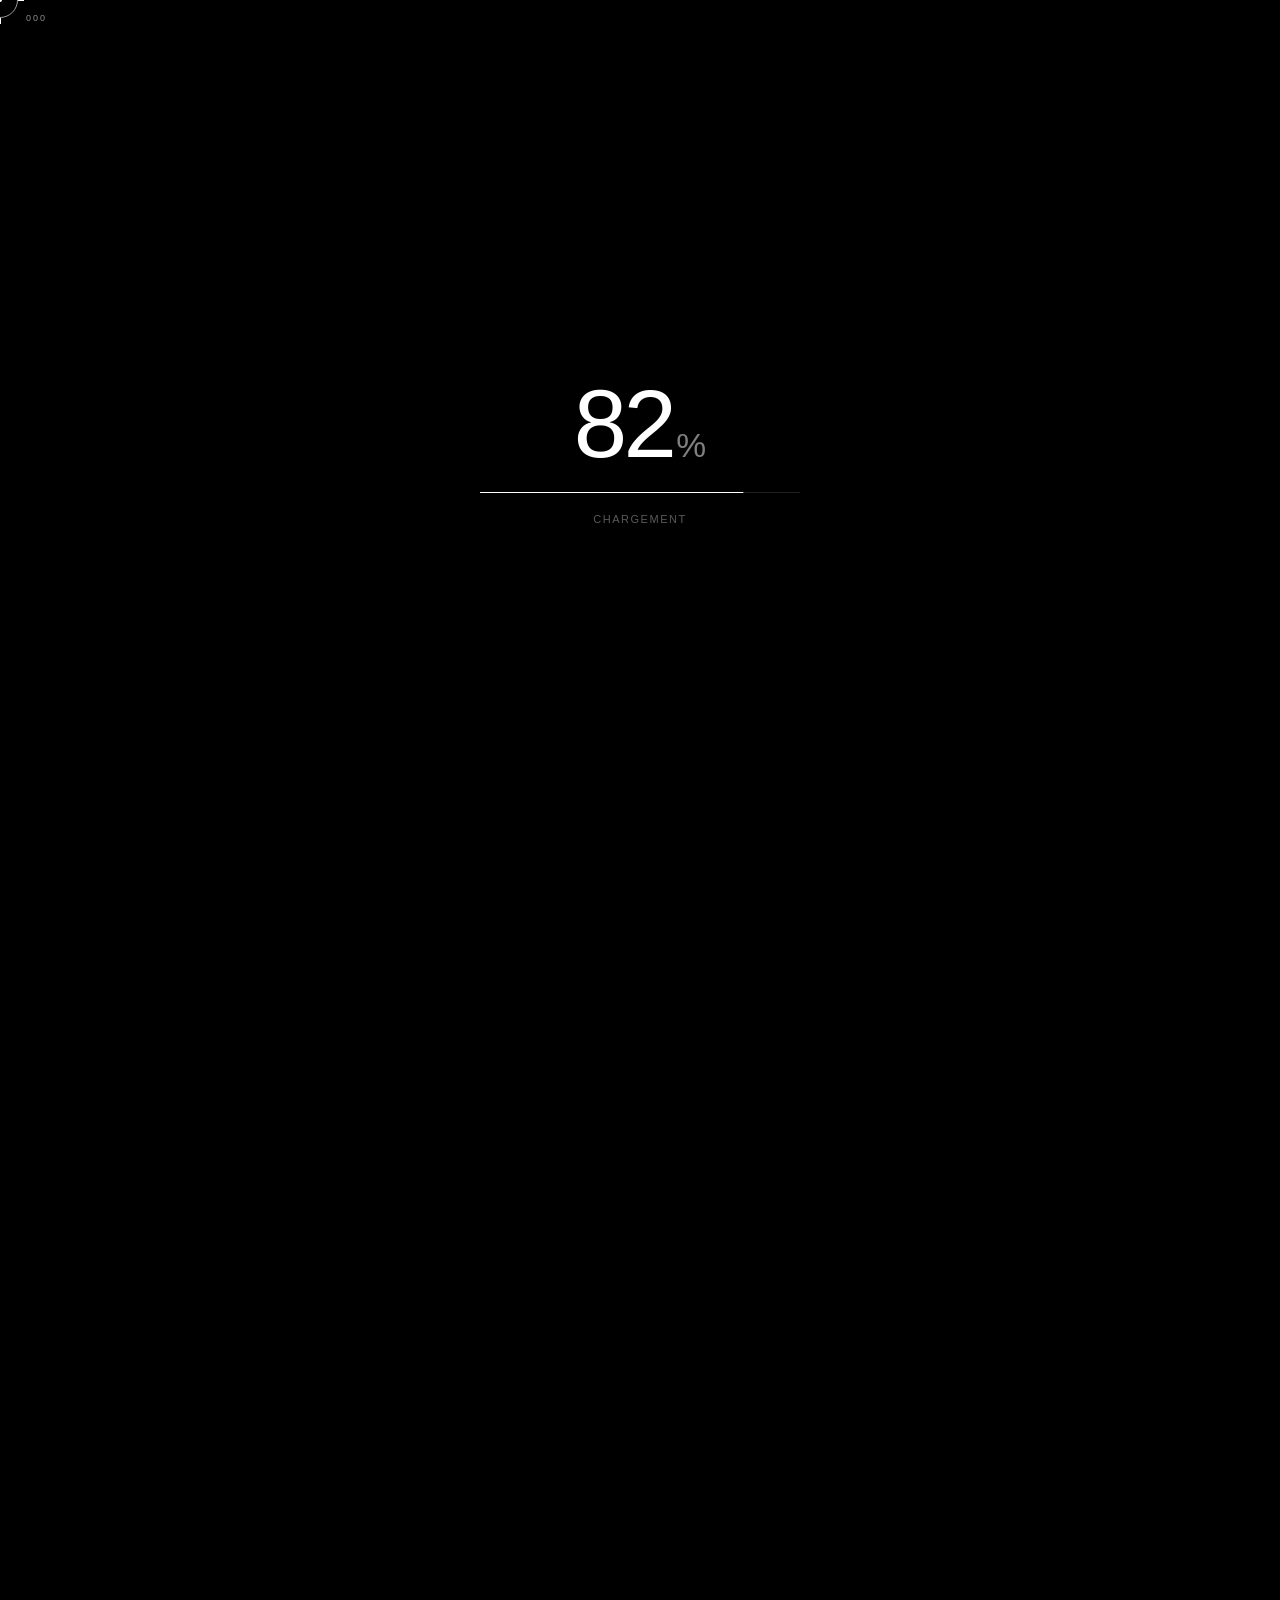
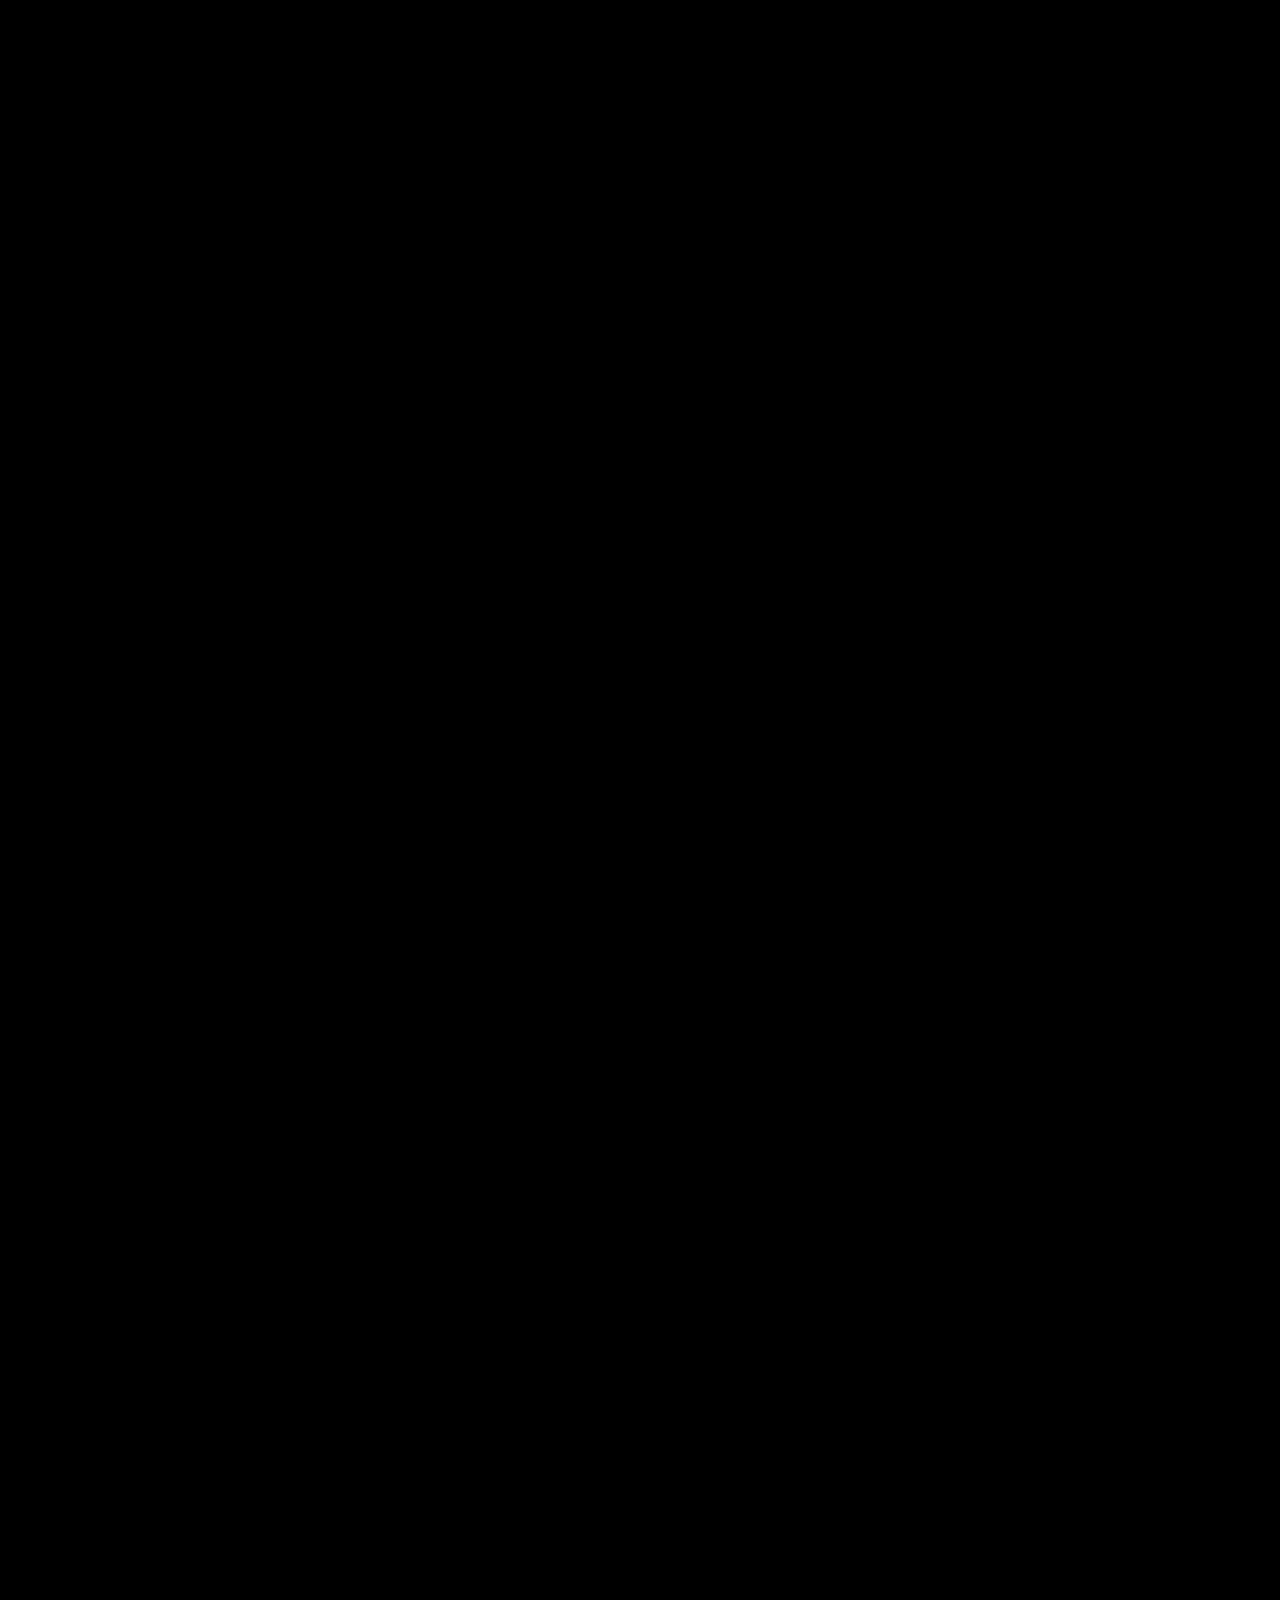
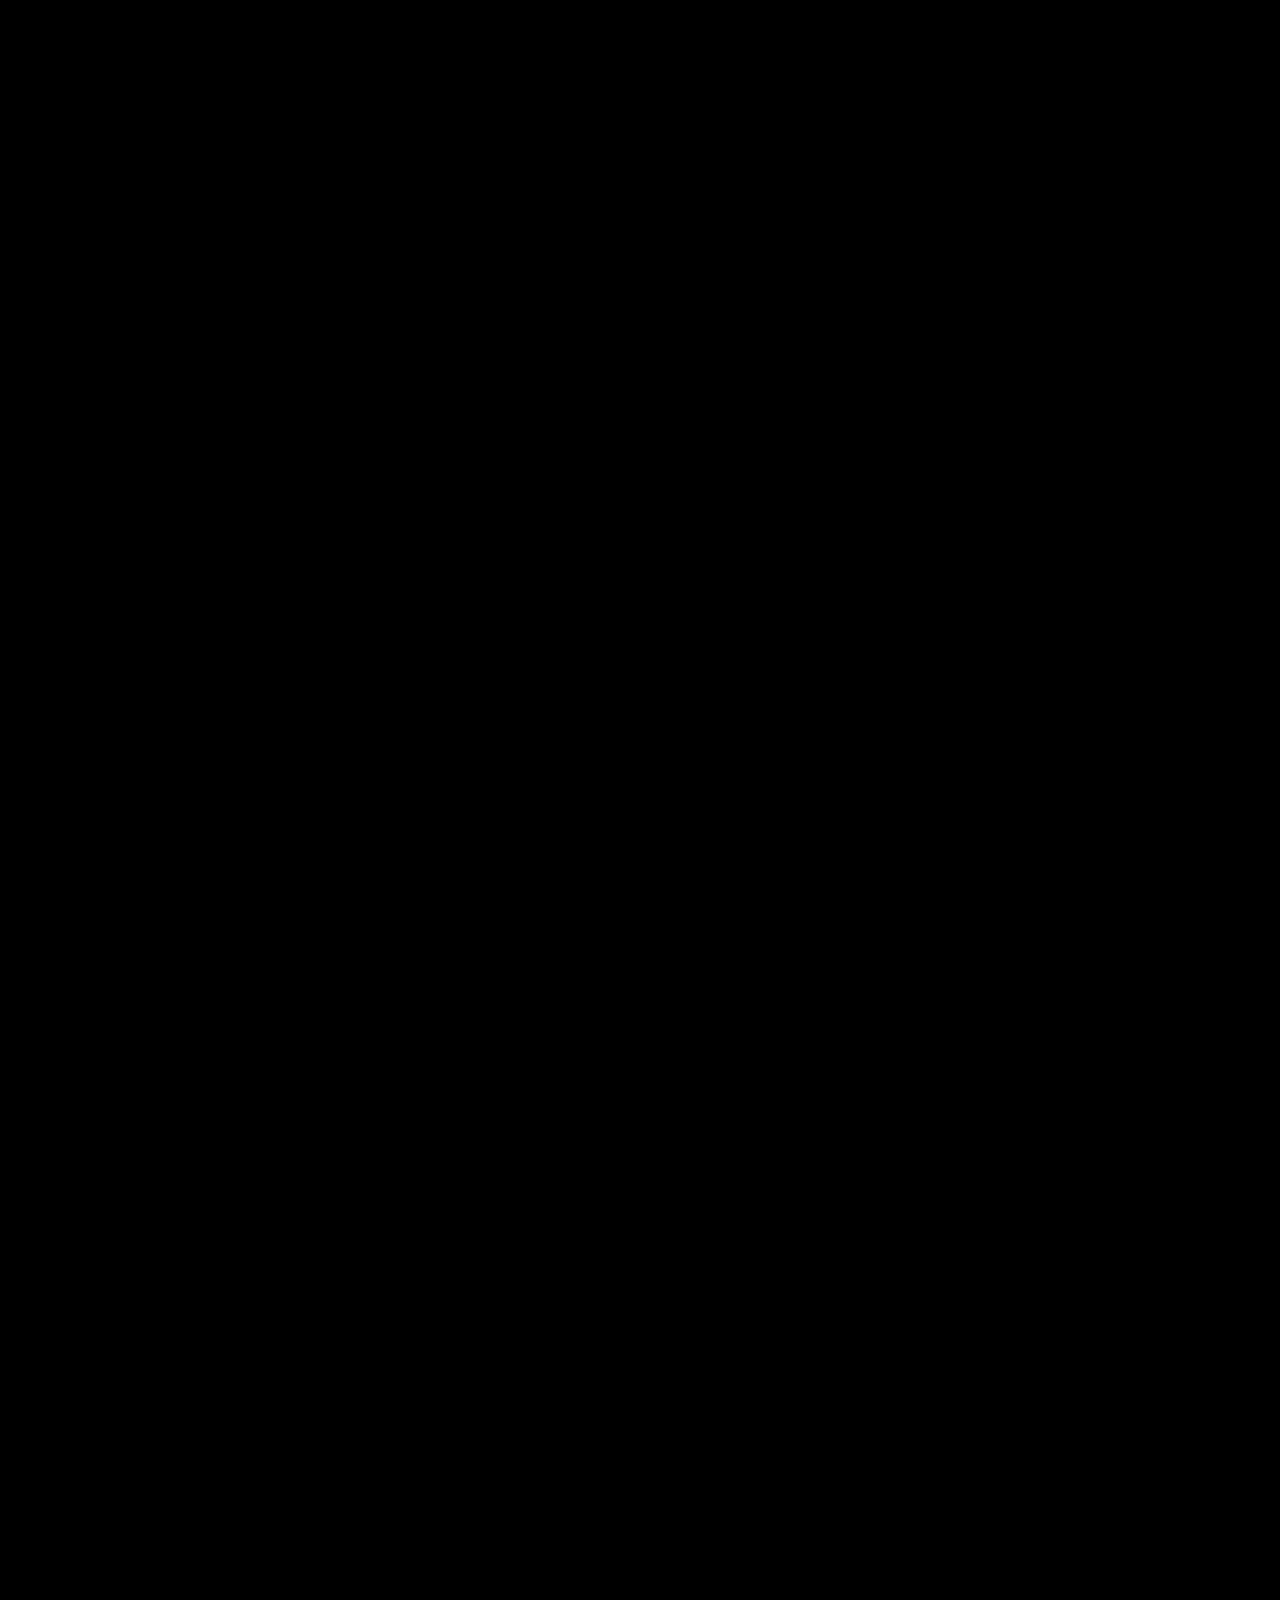
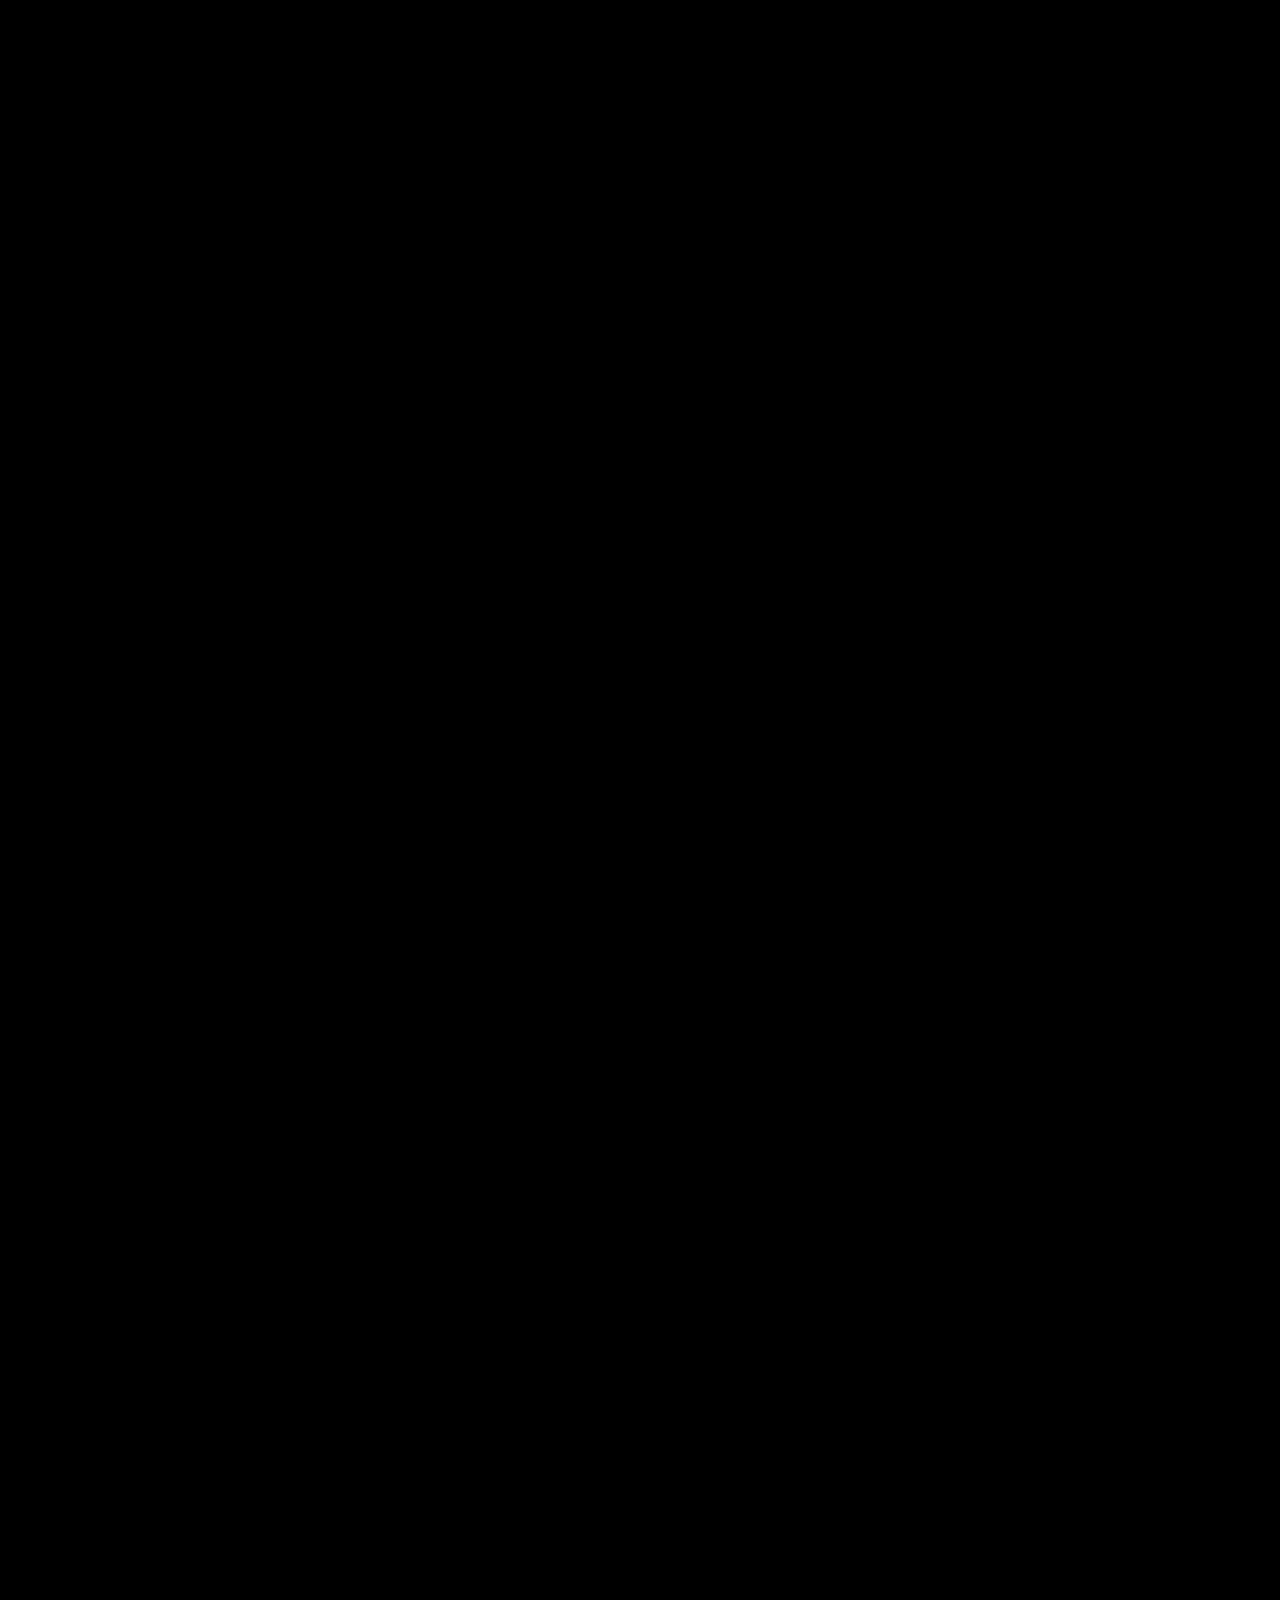
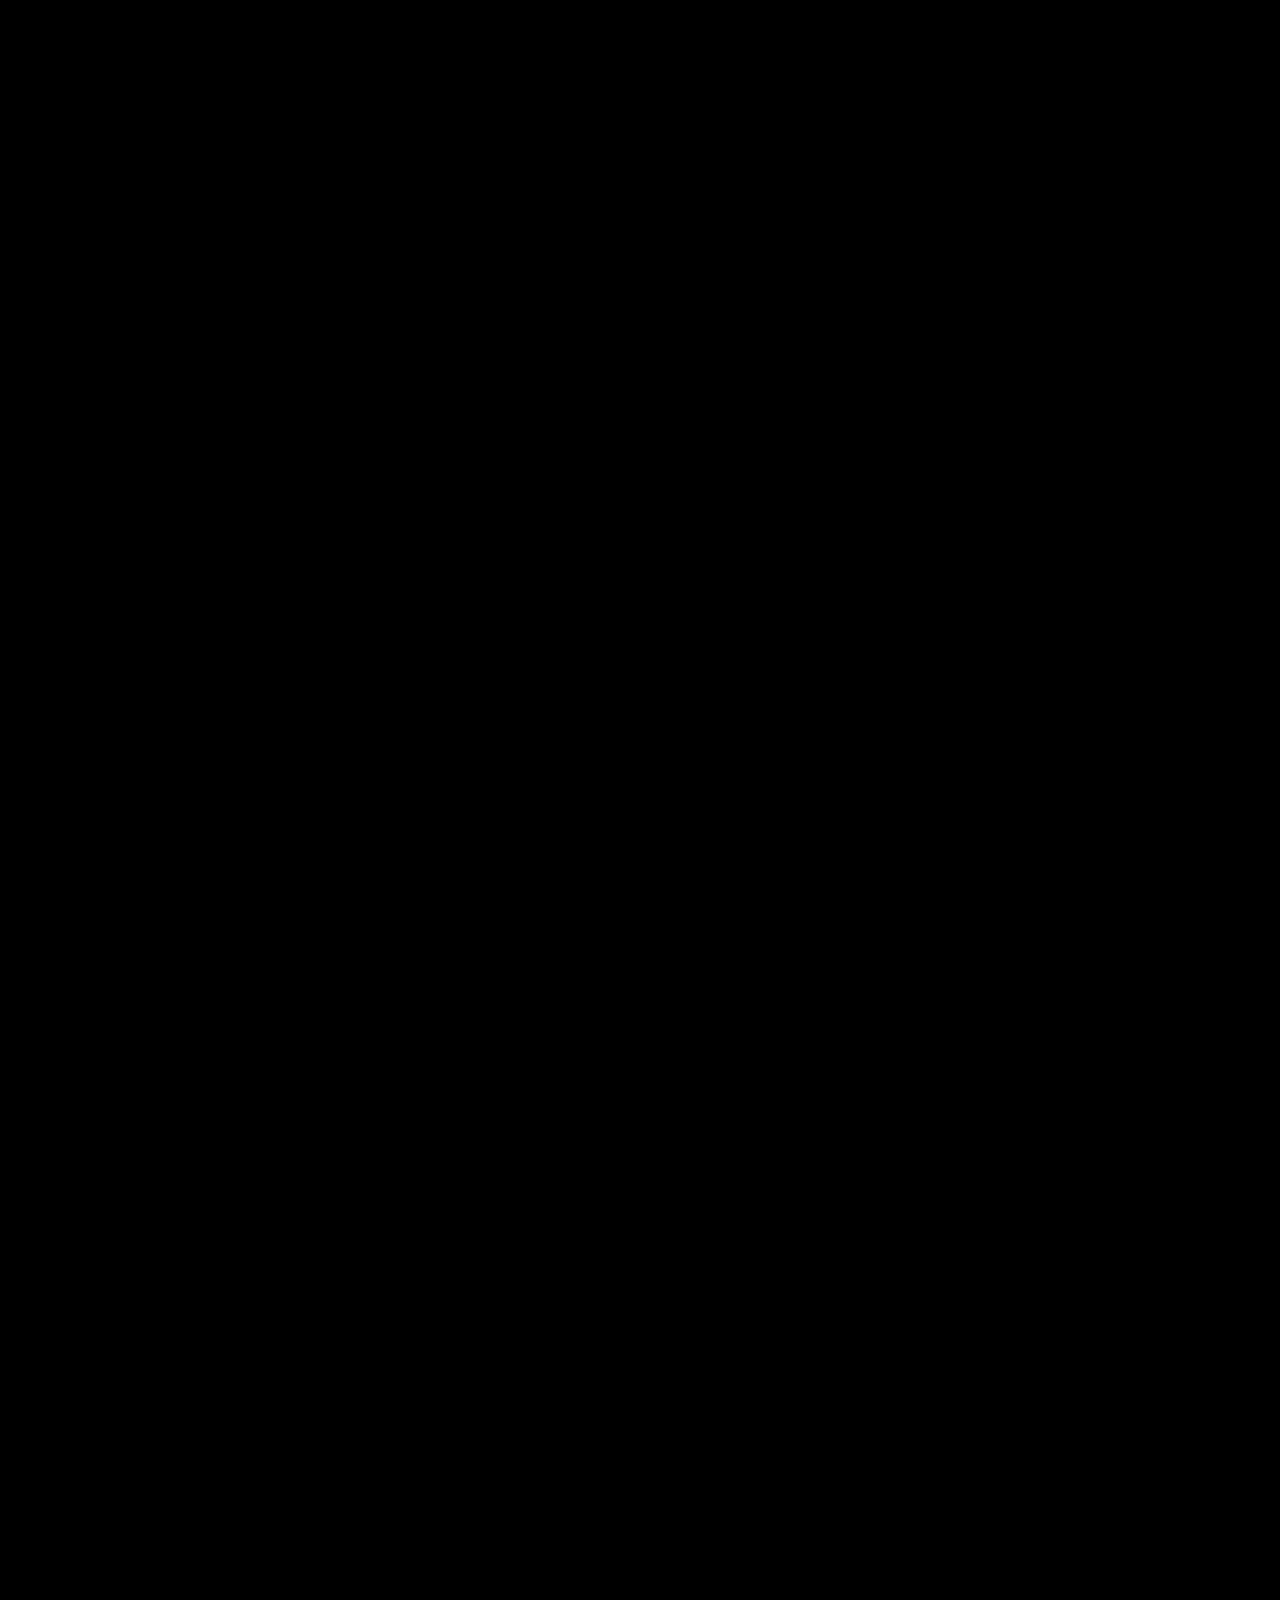
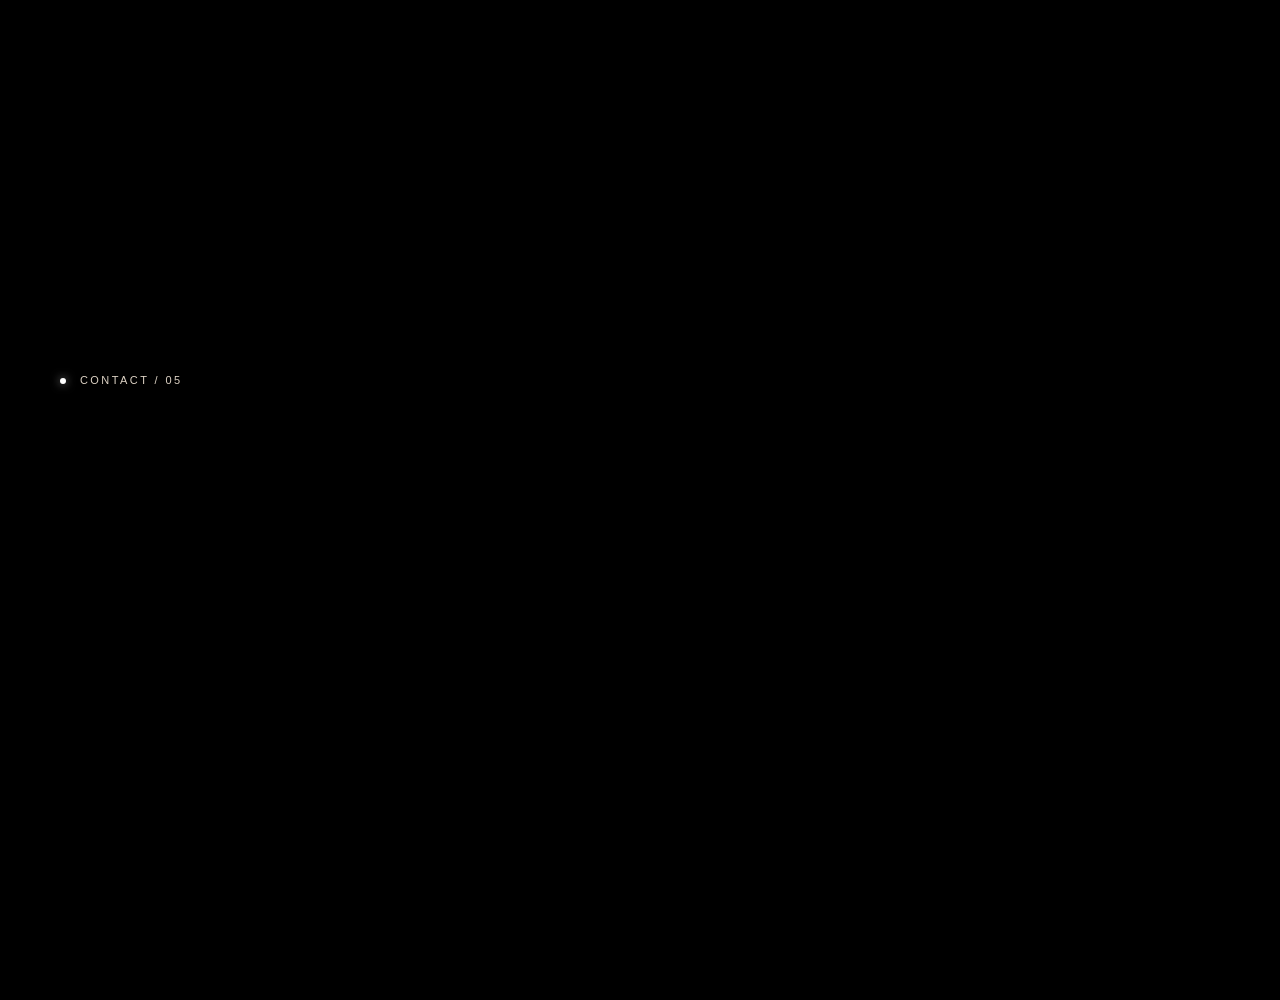
==== index.html @ db26debb "Site vitrine Awrabaya en verre 3D Page unique pilotée au scroll : le « A » du logo, vectorisé, devie" ====
<!DOCTYPE html>
<html lang="fr">
<head>
<meta charset="UTF-8">
<meta name="viewport" content="width=device-width, initial-scale=1.0">
<title>Awrabaya — Mode pudique à petits prix</title>
<meta name="description" content="Awrabaya habille les femmes de vêtements mastour élégants et confortables, à petits prix.">
<link rel="stylesheet" href="./css/styles.css?v=20261010">
<script type="importmap">
{
  "imports": {
    "three": "./vendor/three.module.js",
    "three/examples/jsm/loaders/SVGLoader.js": "./vendor/SVGLoader.js"
  }
}
</script>
</head>
<body>
<div class="loader" id="loader" role="status" aria-live="polite">
  <div class="loader-inner">
    <span class="loader-value"><span id="loader-count">00</span><span class="loader-unit">%</span></span>
    <span class="loader-bar"><span id="loader-fill"></span></span>
    <span class="loader-hint">Chargement</span>
  </div>
</div>
<script>
(function () {
  var el = document.getElementById('loader'), count = document.getElementById('loader-count'), fill = document.getElementById('loader-fill');
  var start = performance.now(), ready = false, rampAt = 0, shownAtRamp = 0, shown = 0, finished = false;
  var MIN_HOLD = 0, RAMP = 180;   // ms: minimum time on screen, then the run to 100
  document.body.classList.add('is-loading');
  function finish() {
    if (finished) return;
    finished = true;
    count.textContent = '100';
    fill.style.transform = 'scaleX(1)';
    el.classList.add('is-done');
    document.body.classList.remove('is-loading');
    setTimeout(function () { if (el.parentNode) el.parentNode.removeChild(el); }, 900);
  }
  function tick(now) {
    if (finished) return;
    if (ready && !rampAt && now - start >= MIN_HOLD) { rampAt = now; shownAtRamp = shown; }
    if (rampAt) {
      var k = Math.min(1, (now - rampAt) / RAMP);
      shown = shownAtRamp + (100 - shownAtRamp) * (1 - Math.pow(1 - k, 3));
    } else {
      // Time-based pseudo progress while the modules and the scene are prepared.
      shown = 92 * (1 - Math.exp(-(now - start) / 1600));
    }
    count.textContent = String(Math.round(shown)).padStart(2, '0');
    fill.style.transform = 'scaleX(' + (shown / 100) + ')';
    if (rampAt && shown >= 99.5) { finish(); return; }
    requestAnimationFrame(tick);
  }
  window.__glassLoader = { done: function () { ready = true; } };
  requestAnimationFrame(tick);
  setTimeout(function () { window.__glassLoader.done(); }, 15000);   // never trap the visitor
  setTimeout(finish, 17000);
})();
</script>
<div class="cursor-inner"></div>
<div class="cursor-outer"><span class="cursor-ticks"><span></span><span></span><span></span><span></span></span></div>
<div class="cursor-label" aria-hidden="true">000</div>
<div class="cinematic-container">
<div class="main-header">
  <a class="brand" href="#slide-1">
    <span class="brand-mark" aria-hidden="true"><svg xmlns="http://www.w3.org/2000/svg" viewBox="32 32 3712 488"><path fill-rule="evenodd" fill="currentColor" d="M1494.5 521.3C1485.3 520.7 1476.8 518.9 1472.1 516.6C1469.6 515.3 1464.8 513.5 1461.5 512.5C1458.2 511.6 1454.6 510.1 1453.4 509.2C1452.2 508.2 1448.8 505.6 1445.8 503.4C1439.7 498.7 1429.4 484.3 1426.5 476.4C1425.5 473.7 1423.2 468.1 1421.5 464.0C1418.7 457.6 1418.0 454.1 1416.6 441.0C1415.7 432.5 1414.1 422.2 1413.0 418.1C1409.8 406.6 1408.3 398.4 1407.1 386.4C1406.4 379.8 1404.5 370.3 1402.5 363.0C1398.8 349.9 1396.0 337.4 1396.0 334.1C1396.0 333.0 1394.0 328.3 1391.6 323.7C1389.2 319.1 1386.7 313.4 1386.0 311.1C1385.3 308.2 1382.6 304.3 1377.4 298.5C1371.2 291.5 1369.0 289.8 1364.2 288.0C1355.6 284.7 1337.4 283.1 1318.6 283.9L1302.8 284.5L1299.9 287.8L1296.9 291.1L1297.2 376.8L1297.5 462.5L1300.9 472.5C1302.7 478.0 1305.1 484.0 1306.2 485.8C1309.7 491.6 1317.3 494.7 1333.0 496.9C1341.4 498.1 1344.5 499.3 1346.6 502.4C1348.7 505.7 1347.8 509.6 1344.7 510.6C1341.8 511.5 1145.2 511.5 1142.3 510.6C1139.3 509.6 1138.3 505.7 1140.4 502.5C1142.7 498.9 1146.6 497.4 1154.5 496.7C1165.0 495.8 1173.6 492.8 1178.2 488.3C1182.9 483.7 1187.7 472.0 1189.0 461.7C1190.1 453.0 1190.2 93.2 1189.1 81.4C1188.2 71.9 1182.4 56.7 1178.1 52.6C1174.6 49.2 1154.7 44.0 1145.4 44.0C1134.0 44.0 1129.3 46.6 1115.2 60.9C1101.8 74.6 1092.2 88.5 1088.9 99.2C1087.9 102.4 1085.5 108.3 1083.5 112.3C1081.6 116.2 1079.5 122.2 1078.9 125.5C1078.4 128.8 1076.1 136.9 1074.0 143.5C1071.9 150.1 1067.5 164.1 1064.1 174.5C1060.8 184.9 1057.3 196.4 1056.4 200.0C1055.5 203.6 1053.7 209.1 1052.4 212.2C1051.1 215.4 1049.1 221.7 1048.1 226.2C1047.0 230.8 1045.0 237.4 1043.6 241.0C1042.3 244.6 1040.3 251.4 1039.2 256.0C1038.0 260.7 1034.6 271.7 1031.6 280.6C1028.5 289.5 1025.5 299.1 1024.9 302.1C1024.3 305.1 1022.5 310.5 1020.9 314.2C1019.3 317.8 1017.4 323.9 1016.6 327.7C1015.8 331.4 1013.8 338.2 1012.1 342.7C1010.5 347.1 1008.2 354.6 1007.1 359.2C1006.0 363.8 1004.0 370.6 1002.6 374.4C1001.2 378.1 998.9 385.5 997.6 391.0C996.2 396.4 993.4 404.7 991.5 409.5C989.5 414.3 987.0 422.1 986.0 426.9C984.9 431.7 982.7 438.8 981.1 442.6C979.5 446.4 977.4 453.3 976.5 458.0C975.6 462.7 973.5 469.5 971.9 473.2C970.3 476.8 968.3 483.1 967.5 487.2C963.7 506.1 960.6 511.4 952.7 512.4C950.4 512.7 941.3 512.9 932.5 512.7C914.2 512.4 911.3 511.5 908.1 505.1C907.0 503.0 905.6 498.2 904.9 494.4C904.3 490.6 902.3 484.1 900.4 479.9C898.5 475.7 896.1 467.9 895.0 462.7C893.9 457.4 891.7 450.3 889.9 446.8C888.2 443.4 885.7 436.2 884.4 430.9C883.0 425.5 880.6 418.0 878.9 414.3C877.2 410.6 875.0 403.9 874.0 399.5C873.0 395.1 870.8 388.3 869.1 384.3C867.4 380.4 865.1 373.4 864.1 368.8C863.0 364.2 860.8 357.5 859.1 353.8C857.4 350.2 855.0 343.0 853.7 337.8C852.3 332.7 849.6 324.6 847.6 319.8C845.6 315.1 843.5 308.5 842.9 305.3C842.3 302.1 840.1 295.7 838.0 291.0C835.9 286.3 833.5 278.9 832.6 274.5C831.8 270.1 830.0 264.0 828.6 261.0C827.2 258.0 824.9 251.2 823.5 246.0C818.1 226.7 814.8 220.3 810.4 221.2C807.3 221.8 804.3 227.6 802.1 237.1C800.9 242.1 798.7 249.2 797.0 252.9C795.4 256.6 793.0 263.7 791.6 268.6C789.4 276.8 786.3 286.3 779.0 307.5C773.3 324.2 770.9 331.7 769.5 337.1C768.7 340.2 766.9 345.2 765.5 348.3C764.2 351.4 761.9 358.1 760.5 363.1C759.0 368.2 757.0 374.1 755.9 376.2C754.8 378.4 753.0 384.2 751.9 389.2C750.8 394.1 748.6 400.8 747.0 404.1C745.3 407.3 743.1 413.7 742.0 418.3C741.0 422.9 738.5 430.4 736.5 435.0C734.5 439.5 731.8 447.3 730.6 452.4C729.3 457.4 726.8 464.8 725.1 468.8C723.3 472.9 721.2 479.4 720.4 483.3C719.6 487.3 717.6 493.3 715.9 496.8C714.3 500.2 713.0 503.7 713.0 504.5C713.0 505.3 711.7 507.4 710.1 509.2L707.2 512.5L688.4 512.7C662.0 513.1 660.4 512.5 658.0 500.5C657.3 497.2 655.3 491.8 653.5 488.5C651.6 485.2 649.4 479.4 648.6 475.6C647.7 471.9 645.7 465.8 644.1 462.1C642.5 458.5 640.4 452.6 639.5 449.0C638.7 445.4 636.4 439.1 634.5 434.9C632.7 430.8 629.9 423.1 628.5 417.9C627.0 412.7 624.5 406.0 622.9 403.0C621.2 400.0 619.0 393.7 617.9 389.0C616.8 384.3 614.8 378.6 613.4 376.3C612.1 374.0 609.8 367.7 608.4 362.3C607.0 356.9 604.6 349.8 603.0 346.5C601.4 343.2 599.4 337.5 598.6 333.9C597.8 330.3 595.1 323.1 592.6 317.9C590.2 312.7 587.7 305.9 587.0 302.7C586.4 299.4 584.1 293.1 581.9 288.7C579.8 284.2 577.3 277.1 576.5 273.0C575.6 268.9 573.8 263.7 572.5 261.3C571.1 259.0 568.8 252.7 567.4 247.3C565.9 241.9 563.7 235.4 562.4 232.8C561.1 230.2 558.8 223.9 557.4 218.8C555.9 213.7 553.3 206.6 551.5 203.0C549.7 199.4 547.3 192.8 546.2 188.4C545.1 183.9 542.8 177.6 541.1 174.2C539.4 170.9 537.3 164.9 536.4 160.8C535.5 156.8 533.5 151.0 531.9 148.0C530.3 145.0 528.0 138.2 526.7 133.0C525.4 127.8 523.3 121.5 522.1 119.1C520.8 116.7 517.8 108.8 515.3 101.6C512.9 94.4 510.5 88.1 510.0 87.5C509.5 86.9 507.8 83.1 506.2 79.0C504.7 74.9 501.8 69.4 499.9 66.7C498.0 64.1 495.1 60.1 493.5 57.7C491.2 54.4 488.4 52.4 480.7 48.5C466.9 41.5 464.3 37.6 469.6 32.4C472.1 29.9 472.4 29.8 481.8 30.4C498.9 31.5 581.5 31.9 614.0 31.1C648.2 30.1 649.3 30.3 650.6 35.5C651.5 39.2 649.1 42.1 640.4 48.2C630.2 55.2 629.0 57.6 629.0 70.5C629.0 81.6 630.6 89.9 634.5 98.6C636.0 101.9 638.0 108.1 639.0 112.5C640.0 116.9 642.3 123.7 644.0 127.5C645.7 131.3 647.8 137.6 648.6 141.4C649.4 145.2 651.6 151.8 653.5 155.9C655.3 160.1 657.8 167.1 658.9 171.6C660.0 176.0 662.5 183.1 664.5 187.3C666.4 191.5 668.9 198.7 670.0 203.2C671.1 207.8 673.3 214.0 674.9 217.0C676.5 220.0 678.7 226.7 679.9 231.7C681.0 236.8 683.1 243.3 684.5 246.1C685.9 248.9 688.0 254.6 689.0 258.9C690.1 263.2 692.5 270.1 694.5 274.4C696.4 278.6 698.9 285.7 700.1 290.3C701.2 294.8 703.9 302.6 706.0 307.5C708.2 312.4 710.6 319.6 711.5 323.4C712.4 327.3 714.6 333.8 716.4 337.9C718.3 342.1 720.1 347.5 720.5 349.9C720.9 352.4 723.0 358.7 725.1 364.1C727.3 369.4 729.0 374.2 729.0 374.7C729.0 376.8 733.0 379.8 735.0 379.3C739.0 378.3 741.6 373.6 742.9 365.4C743.6 361.1 745.7 354.2 747.5 350.1C749.3 345.9 751.3 339.8 752.0 336.5C752.7 333.2 754.3 328.4 755.6 325.9C756.8 323.4 758.8 317.5 760.0 312.9C761.1 308.3 763.2 301.8 764.5 298.5C767.3 291.8 778.6 258.5 782.9 244.5C784.4 239.6 786.4 234.1 787.3 232.3C788.2 230.6 790.1 224.7 791.5 219.3C792.9 213.9 795.6 206.4 797.5 202.5C803.3 190.7 803.1 178.9 796.9 166.8C795.7 164.5 793.5 157.6 792.0 151.5C790.5 145.4 788.3 138.6 787.2 136.4C786.0 134.1 784.0 127.8 782.6 122.3C781.2 116.8 778.7 109.3 777.1 105.7C775.5 102.1 773.0 94.9 771.7 89.8C768.5 77.9 758.4 57.7 753.4 53.3C751.4 51.5 746.7 48.9 743.0 47.5C732.4 43.5 728.6 37.7 733.2 32.7L735.5 30.1L779.0 31.1C822.4 32.1 894.3 31.7 909.6 30.4C919.4 29.6 924.7 31.0 925.6 34.6C927.0 40.0 923.0 42.9 912.4 44.1C901.3 45.3 888.6 49.4 886.1 52.7C883.4 56.1 881.0 64.2 881.0 69.9C881.0 77.6 886.8 101.5 890.5 109.3C892.4 113.3 894.6 120.3 895.5 125.0C896.3 129.7 898.2 135.7 899.6 138.3C900.9 140.9 903.1 147.7 904.5 153.3C905.8 159.0 908.3 166.5 910.0 170.1C911.6 173.7 913.9 180.6 915.0 185.6C916.0 190.5 918.5 197.9 920.3 202.0C922.2 206.1 924.7 213.5 925.9 218.4C927.1 223.3 929.2 229.4 930.5 232.1C931.9 234.7 934.1 241.5 935.4 247.2C936.8 252.9 939.2 260.7 940.9 264.6C942.5 268.5 944.7 275.0 945.6 279.0C946.5 283.1 948.7 289.9 950.6 294.1C952.4 298.4 955.0 306.3 956.5 311.7C957.9 317.1 960.4 324.4 962.0 328.0C963.6 331.6 965.8 338.6 966.9 343.7C968.0 348.7 969.7 354.6 970.8 356.7C971.9 358.8 973.7 363.5 974.9 367.2C977.3 374.3 978.9 376.4 981.6 375.8C984.7 375.2 987.0 370.5 989.0 360.7C990.1 355.3 992.4 347.7 994.0 343.9C995.7 340.1 997.9 333.0 999.0 328.2C1000.0 323.4 1002.0 317.0 1003.4 314.0C1004.8 310.9 1006.7 304.8 1007.6 300.5C1008.5 296.1 1010.6 289.2 1012.2 285.1C1013.8 281.1 1015.7 274.8 1016.5 271.1C1017.2 267.5 1018.6 262.7 1019.5 260.6C1020.4 258.4 1023.8 247.8 1027.1 237.1C1030.3 226.3 1034.1 214.9 1035.4 211.8C1036.8 208.7 1038.4 203.3 1039.0 199.8C1039.7 196.3 1041.5 190.5 1043.1 186.8C1044.7 183.1 1046.7 176.5 1047.5 172.2C1048.4 167.8 1050.0 161.6 1051.1 158.3C1052.2 155.1 1054.4 146.9 1056.1 140.0C1059.8 124.6 1061.0 102.5 1059.1 86.0C1057.7 74.3 1056.2 69.9 1052.1 65.5C1050.6 63.9 1047.9 60.5 1046.3 58.0C1044.6 55.5 1042.2 52.9 1040.9 52.2C1037.5 50.5 1022.6 46.0 1015.1 44.4C1007.7 42.8 1004.0 40.0 1004.0 35.9C1004.0 30.2 1005.3 30.1 1048.5 31.1C1071.7 31.6 1098.6 31.5 1115.0 31.0C1133.8 30.3 1155.2 30.4 1182.5 31.2C1212.3 32.0 1238.9 32.0 1287.0 31.2C1340.7 30.3 1356.4 30.3 1380.6 31.5C1405.3 32.8 1411.1 33.3 1419.3 35.5C1424.6 36.8 1434.2 38.9 1440.7 40.1C1449.4 41.6 1454.3 43.1 1459.5 45.7C1463.3 47.7 1469.0 50.1 1472.1 51.0C1475.2 52.0 1480.1 54.5 1483.1 56.7C1486.1 58.9 1490.1 61.5 1492.0 62.5C1496.2 64.6 1505.5 72.4 1513.0 80.1C1520.5 87.8 1528.1 100.1 1529.7 107.1C1530.4 110.3 1532.4 116.4 1534.2 120.7C1536.9 127.6 1537.4 130.0 1537.8 140.8C1538.4 155.8 1536.8 168.8 1532.9 179.3C1531.4 183.6 1529.8 189.1 1529.4 191.6C1529.0 194.3 1527.3 198.3 1525.3 201.3C1523.4 204.1 1521.3 207.8 1520.6 209.5C1517.0 218.1 1495.0 242.9 1487.6 246.7C1485.9 247.5 1482.5 249.7 1480.0 251.5C1477.5 253.2 1473.9 255.3 1472.0 256.0C1470.1 256.7 1465.8 258.8 1462.5 260.6C1456.6 263.7 1443.2 268.3 1424.0 273.5C1411.7 276.8 1405.5 279.9 1405.5 282.5C1405.5 285.3 1410.2 286.6 1425.6 287.9C1436.6 288.8 1439.4 289.4 1444.5 292.0C1447.8 293.6 1453.2 295.8 1456.5 296.8C1471.6 301.4 1491.5 318.5 1501.6 335.5C1508.3 346.7 1509.2 348.8 1511.6 358.0C1512.4 361.6 1514.2 367.0 1515.5 370.0C1517.0 373.5 1518.5 380.5 1519.5 388.5C1520.4 395.7 1522.5 405.6 1524.0 410.5C1525.6 415.4 1528.0 426.3 1529.4 434.5C1531.3 446.0 1533.0 452.6 1536.8 462.7C1539.5 469.9 1542.4 476.7 1543.2 477.9C1545.4 481.1 1555.7 489.8 1558.1 490.5C1561.6 491.7 1568.6 490.1 1572.7 487.2C1574.8 485.7 1578.5 483.2 1581.0 481.8C1587.0 478.3 1598.4 466.4 1600.5 461.4C1601.4 459.3 1604.1 454.1 1606.6 449.9C1609.0 445.7 1612.1 439.2 1613.4 435.4C1614.7 431.6 1617.0 426.0 1618.5 423.0C1620.0 420.0 1622.1 414.5 1623.1 410.7C1624.2 406.9 1626.4 401.3 1628.0 398.1C1629.6 394.9 1631.6 389.5 1632.5 385.9C1633.4 382.4 1635.0 378.1 1636.0 376.5C1637.0 374.9 1638.8 370.1 1640.0 366.0C1641.2 361.9 1643.3 356.3 1644.7 353.7C1646.0 351.1 1649.0 343.6 1651.4 337.2C1653.8 330.8 1657.1 322.7 1658.9 319.3C1660.6 315.8 1662.7 310.0 1663.6 306.3C1664.4 302.5 1666.2 297.6 1667.6 295.3C1668.9 293.0 1671.3 287.3 1672.9 282.8C1674.5 278.2 1677.6 269.3 1679.8 262.8C1682.1 256.4 1684.8 249.4 1685.8 247.3C1686.9 245.2 1689.9 238.1 1692.4 231.5C1695.0 224.9 1698.4 216.6 1700.0 213.0C1701.5 209.4 1703.1 204.9 1703.5 203.0C1703.9 201.1 1705.7 196.5 1707.6 192.9C1709.4 189.2 1711.5 184.0 1712.1 181.4C1712.8 178.7 1714.1 174.9 1715.0 173.0C1717.1 168.7 1725.6 147.5 1726.5 144.0C1726.9 142.6 1728.5 139.0 1730.0 136.0C1731.5 133.0 1733.5 127.8 1734.5 124.5C1735.4 121.2 1737.7 115.7 1739.5 112.3C1741.3 108.8 1743.6 102.8 1744.5 98.8C1745.4 94.9 1747.6 88.9 1749.5 85.6C1751.3 82.2 1753.6 76.8 1754.5 73.5C1755.4 70.2 1758.1 63.2 1760.5 58.0C1762.9 52.8 1765.6 46.0 1766.4 42.9C1768.3 36.2 1771.2 32.2 1775.6 30.4C1779.7 28.7 1808.5 28.5 1814.4 30.1C1820.5 31.8 1823.4 35.4 1825.5 44.0C1826.5 48.1 1829.0 54.9 1831.1 59.0C1833.3 63.1 1835.9 69.8 1837.0 73.9C1838.2 77.9 1840.6 84.2 1842.5 87.9C1844.3 91.5 1846.6 97.4 1847.5 100.9C1848.4 104.5 1850.5 110.0 1852.1 113.2C1853.7 116.4 1855.8 121.9 1856.6 125.3C1857.5 128.7 1859.4 133.8 1860.9 136.5C1862.5 139.2 1864.9 145.3 1866.5 150.0C1868.0 154.7 1870.9 162.1 1873.0 166.5C1875.0 170.9 1877.2 176.8 1877.9 179.5C1878.6 182.2 1880.7 187.6 1882.6 191.3C1884.5 195.1 1886.8 200.9 1887.6 204.3C1888.5 207.7 1890.6 213.4 1892.4 217.0C1894.2 220.6 1896.5 226.4 1897.5 230.0C1898.4 233.6 1900.9 239.9 1903.0 244.0C1905.1 248.1 1907.8 254.9 1909.0 259.0C1910.2 263.1 1912.7 269.4 1914.6 273.0C1916.4 276.6 1918.6 282.5 1919.4 286.2C1920.3 289.9 1922.3 295.3 1923.9 298.2C1925.5 301.1 1927.8 306.8 1928.9 310.8C1930.0 314.8 1932.3 320.4 1933.9 323.4C1935.6 326.3 1937.7 331.7 1938.5 335.4C1939.4 339.2 1941.8 345.7 1943.9 349.9C1946.0 354.1 1948.7 360.5 1949.8 364.2C1951.0 367.8 1953.2 373.4 1954.8 376.7C1956.4 379.9 1958.7 386.1 1959.9 390.5C1961.1 394.9 1963.4 400.7 1964.9 403.5C1966.5 406.2 1968.5 411.5 1969.4 415.2C1970.3 418.9 1972.5 424.8 1974.4 428.2C1976.3 431.7 1979.0 438.3 1980.5 443.0C1981.9 447.6 1984.4 453.9 1986.0 457.0C1987.6 460.0 1990.0 465.0 1991.3 468.0C1995.1 476.6 2007.0 490.3 2013.3 493.4C2021.9 497.6 2028.0 498.7 2036.8 497.8C2047.8 496.5 2059.8 493.4 2064.1 490.5C2068.6 487.5 2072.3 480.3 2074.6 470.0C2075.4 465.9 2076.6 460.7 2077.1 458.5C2078.3 453.0 2078.2 104.0 2077.0 88.1C2075.6 70.4 2071.2 55.7 2066.1 52.1C2062.8 49.7 2051.7 46.4 2042.5 45.0C2033.6 43.6 2028.8 41.3 2027.6 37.7C2026.8 35.4 2027.0 34.6 2028.8 32.7C2031.1 30.5 2031.2 30.5 2056.8 31.0C2088.7 31.6 2140.3 31.6 2201.0 31.0C2260.4 30.5 2283.7 31.6 2300.5 35.9C2307.1 37.6 2316.9 39.8 2322.2 40.9C2327.6 42.0 2333.2 43.7 2334.7 44.8C2336.3 45.9 2342.7 49.3 2349.0 52.5C2368.0 62.0 2382.2 74.4 2393.3 91.2C2398.2 98.6 2399.4 101.3 2401.1 109.2C2402.2 114.3 2403.8 121.7 2404.7 125.5C2406.3 133.3 2405.9 143.5 2403.5 151.7C2402.7 154.3 2401.6 159.7 2400.9 163.5C2400.3 167.3 2398.8 172.3 2397.5 174.5C2390.1 187.8 2387.4 191.8 2381.2 199.2C2371.2 211.0 2363.1 218.3 2349.0 227.7C2337.8 235.1 2315.4 245.7 2307.8 247.0C2298.2 248.7 2295.3 249.8 2292.5 253.1C2286.9 259.8 2294.4 262.8 2325.9 266.5C2328.9 266.8 2337.2 269.3 2344.4 271.9C2351.6 274.6 2359.3 277.3 2361.5 278.0C2366.6 279.6 2386.0 290.0 2392.3 294.5C2407.3 305.2 2431.0 331.1 2431.0 336.9C2431.0 337.7 2432.8 342.2 2435.0 347.0C2438.3 354.1 2439.2 357.5 2440.1 366.1C2441.5 378.3 2440.7 401.0 2438.6 409.0C2435.7 420.4 2429.1 436.0 2423.7 444.6C2414.5 459.1 2398.3 474.2 2385.0 481.0C2382.5 482.2 2378.7 484.5 2376.5 486.0C2369.9 490.4 2343.2 501.1 2335.0 502.6C2322.9 504.8 2319.2 505.6 2306.5 508.6L2294.5 511.4L2059.6 511.4C1867.8 511.5 1824.4 511.3 1822.9 510.2C1820.2 508.3 1820.5 503.8 1823.4 501.1C1825.2 499.4 1828.5 498.4 1837.0 496.9C1851.7 494.5 1858.2 492.5 1861.8 489.5C1866.5 485.5 1867.3 482.4 1866.8 468.8C1866.4 456.9 1866.3 456.2 1862.3 447.5C1860.0 442.6 1857.6 435.8 1857.0 432.5C1856.3 429.2 1854.3 423.5 1852.4 419.8C1850.6 416.2 1848.1 409.4 1847.0 404.9C1845.8 400.3 1843.8 394.8 1842.5 392.5C1841.1 390.3 1838.9 384.4 1837.5 379.5C1836.1 374.5 1833.2 366.7 1831.0 362.0C1828.9 357.3 1826.2 349.9 1825.1 345.6C1822.5 336.0 1820.3 332.7 1814.9 330.6C1811.2 329.1 1803.9 328.9 1743.6 329.1C1668.8 329.2 1673.5 328.8 1668.4 336.2C1666.9 338.3 1664.9 343.2 1663.8 347.1C1662.8 351.0 1660.9 356.3 1659.6 358.8C1658.3 361.4 1656.3 366.4 1655.2 370.0C1654.1 373.6 1650.6 383.2 1647.5 391.5C1644.4 399.7 1641.0 410.0 1640.0 414.5C1639.1 418.9 1637.2 425.9 1635.9 430.0C1633.9 436.3 1633.5 439.6 1633.5 450.5C1633.5 463.4 1633.5 463.6 1637.1 471.0C1641.2 479.6 1648.4 487.6 1655.1 491.0C1659.6 493.4 1675.9 497.0 1681.8 497.0C1686.2 497.0 1691.6 499.4 1692.9 501.8C1694.8 505.3 1694.2 508.8 1691.5 510.6C1688.5 512.5 1692.8 512.5 1634.5 511.5C1576.0 510.6 1561.9 511.4 1547.2 516.5C1538.1 519.7 1535.2 520.2 1522.2 521.0C1507.8 521.9 1504.5 522.0 1494.5 521.3Z M298.0 512.0C287.4 509.5 291.1 499.0 303.2 497.5C314.5 496.1 325.5 493.8 328.9 492.0C333.3 489.8 335.1 487.8 338.0 482.0C341.5 475.2 340.4 467.4 333.2 445.5C329.9 435.6 326.1 425.5 324.7 423.0C323.4 420.5 321.5 415.3 320.7 411.3C319.8 407.3 317.7 401.4 316.0 398.0C314.3 394.7 312.3 388.9 311.5 385.0C310.7 381.2 308.5 375.0 306.6 371.3C304.8 367.5 302.3 360.9 301.1 356.6C298.7 347.9 292.1 334.3 288.8 331.4C286.9 329.6 283.5 329.5 216.5 329.5L146.2 329.5L143.5 332.0C140.1 335.1 138.4 338.4 135.9 346.6C134.8 350.1 133.0 354.6 131.9 356.4C130.8 358.3 128.8 363.6 127.6 368.2C126.3 372.8 123.9 379.6 122.3 383.5C120.6 387.4 118.4 393.4 117.2 397.0C116.1 400.6 113.2 409.8 110.7 417.5C108.2 425.2 106.0 434.2 105.6 437.5C104.7 447.3 106.4 468.9 108.5 473.0C110.7 477.2 121.5 488.7 125.1 490.5C128.4 492.3 141.2 495.5 152.4 497.4C162.4 499.1 166.0 501.4 166.0 506.1C166.0 511.8 167.8 511.7 97.9 511.4C39.3 511.1 33.6 510.9 31.9 509.4C29.6 507.3 29.4 503.2 31.5 500.3C32.3 499.1 36.5 496.5 40.7 494.5C46.8 491.6 49.8 489.3 55.4 483.4C63.8 474.4 69.6 466.0 74.7 456.0C76.7 451.9 80.1 445.9 82.1 442.8C84.4 439.2 86.4 434.3 87.4 429.9C88.3 426.0 90.3 420.4 91.9 417.6C93.5 414.8 95.6 409.7 96.4 406.3C97.3 402.9 99.6 396.8 101.5 392.8C103.4 388.8 105.0 385.0 105.0 384.3C105.0 383.1 115.2 356.7 122.4 339.0C124.8 333.2 127.6 326.1 128.5 323.1C129.5 320.1 131.1 316.3 132.1 314.6C133.1 312.9 134.6 308.4 135.5 304.6C136.4 300.9 138.4 295.5 140.0 292.7C141.6 289.8 143.9 284.3 145.1 280.5C146.2 276.6 149.6 267.9 152.5 261.0C155.3 254.1 158.5 246.0 159.5 243.0C160.5 240.0 162.5 235.0 164.0 232.0C165.5 229.0 167.3 224.2 167.9 221.5C168.6 218.8 170.4 214.2 172.0 211.5C173.5 208.8 175.3 204.5 176.0 202.0C177.2 197.1 183.1 181.9 191.6 161.5C194.5 154.3 197.7 146.0 198.6 143.0C199.4 140.0 201.5 135.2 203.1 132.3C204.7 129.4 206.8 124.0 207.9 120.3C208.9 116.5 211.2 110.5 213.0 107.0C214.8 103.4 217.1 97.8 218.0 94.5C219.0 91.2 221.8 83.8 224.2 78.0C226.7 72.2 229.5 65.0 230.5 62.0C231.5 59.0 233.4 54.2 234.9 51.5C236.3 48.8 238.4 43.6 239.5 40.1C242.7 29.8 243.3 29.6 266.5 29.2L285.8 28.9L289.2 31.9C293.7 35.8 297.9 44.0 302.0 56.5C303.8 62.0 306.3 68.3 307.5 70.5C308.8 72.7 310.5 77.3 311.4 80.8C312.3 84.3 314.1 89.0 315.4 91.3C316.8 93.6 318.9 99.1 320.1 103.5C321.3 107.9 323.5 114.0 325.0 117.0C326.6 120.0 329.2 126.6 330.9 131.7C332.6 136.8 335.5 144.0 337.4 147.9C339.3 151.7 341.4 157.0 342.1 159.6C342.7 162.3 344.8 167.5 346.6 171.2C348.4 174.9 350.7 181.0 351.6 184.7C352.5 188.4 354.8 194.4 356.6 198.0C358.4 201.6 360.6 207.4 361.5 210.9C362.4 214.4 365.1 221.2 367.4 225.9C369.8 230.6 372.2 236.7 372.9 239.4C373.5 242.0 375.8 247.6 377.9 251.9C380.0 256.1 382.3 262.1 382.9 265.2C383.6 268.4 385.7 273.8 387.5 277.3C389.4 280.8 391.4 285.9 392.1 288.6C392.7 291.3 395.0 297.4 397.2 302.2C399.3 307.0 402.0 314.1 403.1 318.0C404.1 321.9 406.3 327.4 408.0 330.3C409.6 333.2 412.2 339.6 413.8 344.5C415.4 349.4 418.1 356.2 419.7 359.5C421.4 362.8 423.3 367.9 424.0 370.9C424.7 373.9 427.0 379.9 429.0 384.4C431.1 388.9 433.3 394.7 433.9 397.3C434.5 400.0 436.8 405.6 438.9 409.8C441.1 414.1 443.8 421.1 444.9 425.4C446.1 429.8 448.6 435.9 450.5 438.9C452.4 442.0 454.2 446.3 454.5 448.5C454.9 450.7 457.7 457.7 460.8 464.0C465.9 474.7 468.0 477.6 478.9 489.6C480.5 491.3 484.4 493.6 487.9 495.0C497.6 498.6 501.7 505.2 497.0 509.5C495.0 511.3 490.7 511.4 399.7 511.4C347.3 511.5 303.8 511.8 303.0 512.2C302.2 512.5 299.9 512.4 298.0 512.0Z M2432.8 509.8C2430.6 507.6 2430.6 506.0 2432.4 501.5C2433.8 498.3 2438.3 495.0 2441.3 495.0C2446.1 495.0 2468.1 472.5 2472.0 463.6C2473.0 461.3 2475.0 458.0 2476.4 456.1C2477.8 454.2 2479.7 450.4 2480.6 447.6C2481.5 444.8 2484.7 437.7 2487.6 431.9C2490.5 426.1 2493.6 418.5 2494.5 415.0C2495.4 411.5 2497.4 406.1 2499.0 402.9C2500.6 399.8 2502.5 395.0 2503.1 392.4C2503.8 389.7 2505.7 384.6 2507.5 381.0C2509.3 377.4 2511.3 372.0 2512.0 369.0C2512.7 366.0 2514.4 361.3 2515.7 358.6C2517.0 356.0 2519.7 349.3 2521.6 343.7C2523.6 338.2 2526.6 330.7 2528.5 327.0C2530.3 323.4 2532.8 317.1 2534.1 313.0C2535.3 308.9 2537.5 303.0 2539.0 300.0C2540.5 297.0 2542.7 291.2 2543.9 287.2C2545.1 283.2 2547.0 278.5 2548.0 276.7C2549.1 274.9 2550.6 270.6 2551.5 267.0C2552.4 263.4 2554.8 256.7 2556.9 252.0C2561.4 242.0 2571.2 217.7 2575.1 206.8C2576.7 202.5 2578.8 197.4 2579.8 195.3C2580.9 193.2 2582.7 188.1 2584.0 184.0C2585.2 179.9 2587.2 174.5 2588.5 172.0C2589.7 169.5 2591.5 165.0 2592.4 161.9C2593.3 158.8 2595.1 154.3 2596.5 151.9C2597.9 149.5 2599.0 146.9 2599.0 146.2C2599.0 144.4 2607.7 122.7 2611.0 116.0C2612.5 113.0 2614.8 107.1 2616.0 103.0C2617.2 98.9 2619.5 93.0 2621.1 89.9C2622.6 86.8 2624.5 82.0 2625.1 79.4C2625.8 76.7 2627.6 71.8 2629.3 68.5C2630.9 65.2 2633.6 58.6 2635.1 53.8C2640.1 38.4 2644.9 30.8 2650.6 29.4C2651.8 29.1 2660.9 29.0 2670.8 29.2C2692.4 29.6 2693.4 30.0 2696.3 39.6C2697.3 42.8 2699.7 48.7 2701.6 52.7C2703.5 56.6 2705.7 62.4 2706.5 65.4C2707.3 68.5 2709.8 74.6 2712.0 79.0C2714.2 83.3 2716.9 90.4 2718.1 94.7C2719.3 99.0 2721.5 104.8 2723.0 107.5C2724.6 110.2 2726.6 115.4 2727.5 119.0C2728.4 122.6 2730.6 128.4 2732.5 132.0C2734.3 135.6 2736.1 140.3 2736.5 142.5C2736.9 144.7 2739.4 151.2 2742.0 157.0C2744.7 162.8 2748.0 171.0 2749.4 175.3C2750.8 179.6 2753.1 185.1 2754.5 187.6C2755.9 190.0 2757.9 195.3 2758.9 199.5C2760.0 203.6 2762.0 209.0 2763.4 211.4C2764.8 213.7 2766.8 218.8 2767.8 222.7C2768.9 226.5 2771.2 232.6 2772.9 236.1C2774.6 239.6 2777.0 246.1 2778.4 250.6C2779.7 255.0 2782.1 261.3 2783.8 264.6C2785.4 267.8 2788.0 274.3 2789.5 279.0C2791.0 283.7 2793.5 290.0 2795.0 293.0C2796.5 296.0 2798.6 301.4 2799.5 305.0C2800.5 308.6 2802.5 313.8 2804.0 316.5C2805.6 319.2 2807.8 325.0 2808.9 329.4C2810.1 333.7 2812.1 339.1 2813.5 341.4C2814.8 343.6 2817.4 350.0 2819.3 355.5C2821.2 361.0 2824.4 368.9 2826.2 373.0C2828.1 377.1 2830.2 382.7 2830.9 385.4C2831.5 388.0 2833.4 392.8 2834.9 395.9C2836.5 399.0 2838.8 404.9 2840.0 409.0C2841.2 413.1 2843.5 419.0 2845.0 422.1C2846.6 425.1 2848.6 430.3 2849.4 433.6C2851.2 440.7 2864.0 468.8 2868.0 474.5C2869.6 476.7 2873.3 481.5 2876.3 485.1C2881.2 490.9 2882.7 492.1 2888.9 494.5C2896.8 497.5 2901.0 501.5 2901.0 506.0C2901.0 507.5 2900.3 509.3 2899.4 510.0C2898.2 511.1 2878.1 511.3 2798.2 511.2C2743.4 511.2 2698.2 511.1 2697.8 511.1C2697.4 511.0 2696.3 509.9 2695.5 508.6C2694.2 506.7 2694.2 505.8 2695.1 503.6C2696.9 499.6 2700.4 498.0 2708.8 497.0C2722.2 495.4 2731.2 493.0 2734.2 490.0C2737.0 487.1 2740.0 478.7 2740.0 473.4C2740.0 465.7 2736.0 446.9 2733.1 441.2C2731.4 437.9 2729.2 431.6 2728.0 427.0C2726.8 422.4 2724.6 416.1 2723.0 413.0C2721.4 409.8 2719.3 404.1 2718.4 400.4C2717.5 396.6 2715.0 390.1 2713.0 386.0C2710.9 381.8 2708.4 375.3 2707.5 371.5C2706.6 367.6 2704.1 361.0 2702.0 356.7C2699.8 352.4 2697.5 346.2 2696.9 342.8C2695.4 335.3 2692.1 331.3 2686.5 330.0C2684.2 329.4 2654.3 329.0 2615.5 329.1C2559.2 329.2 2548.1 329.4 2546.3 330.6C2543.5 332.3 2539.3 340.6 2535.2 352.0C2533.5 356.7 2530.3 365.2 2528.0 371.0C2524.1 380.5 2518.8 395.4 2514.0 410.0C2509.3 424.1 2505.7 451.4 2507.1 461.0C2508.4 469.4 2512.1 477.2 2517.4 482.8C2524.9 490.8 2528.6 492.5 2544.4 495.4C2552.1 496.8 2558.7 498.0 2559.1 498.0C2559.5 498.0 2561.2 499.2 2562.9 500.6C2565.0 502.3 2566.0 504.1 2566.0 506.0C2566.0 511.7 2568.3 511.5 2498.6 511.5C2438.9 511.5 2434.4 511.4 2432.8 509.8Z M2994.5 510.5C2992.4 508.8 2992.2 506.5 2993.6 503.2C2995.3 499.2 2999.1 497.5 3008.5 496.6C3025.0 495.0 3031.5 491.2 3037.3 479.9C3043.3 467.9 3043.5 465.1 3043.5 392.5L3043.5 326.5L3038.1 316.0C3035.2 310.2 3031.5 303.7 3030.0 301.5C3028.5 299.3 3025.9 294.4 3024.2 290.7C3022.5 287.0 3020.2 282.7 3019.1 281.2C3018.0 279.6 3016.3 276.1 3015.2 273.3C3014.2 270.6 3011.9 266.3 3010.3 263.9C3008.6 261.5 3005.1 255.3 3002.4 250.2C2995.0 236.1 2989.0 225.0 2983.7 215.3C2981.0 210.5 2976.5 202.0 2973.6 196.5C2970.7 191.0 2965.9 182.2 2963.0 177.0C2957.7 167.6 2952.3 157.4 2943.9 141.0C2941.5 136.3 2938.1 130.5 2936.4 128.0C2934.7 125.5 2932.7 121.8 2932.1 119.7C2931.4 117.7 2929.3 113.7 2927.3 110.9C2925.4 108.1 2923.2 104.1 2922.5 101.9C2921.7 99.7 2919.3 95.4 2917.1 92.4C2914.9 89.3 2912.6 85.2 2911.9 83.2C2910.6 79.3 2903.8 68.8 2898.6 62.9C2896.9 60.9 2894.0 57.4 2892.2 55.1C2890.3 52.7 2886.4 49.7 2883.1 48.0C2873.0 43.0 2869.2 35.8 2874.1 30.9C2875.6 29.4 2876.9 29.0 2878.8 29.5C2889.1 32.0 2993.7 32.9 3033.7 30.8C3066.9 29.1 3073.0 29.1 3076.3 31.3C3078.2 32.5 3079.0 33.9 3079.0 36.0C3079.0 40.0 3074.6 42.7 3067.1 43.5C3057.7 44.4 3044.7 47.2 3039.9 49.2C3029.2 53.7 3026.9 60.3 3031.4 73.8C3032.9 78.1 3035.5 83.9 3037.2 86.6C3038.9 89.3 3042.1 95.3 3044.3 100.0C3046.6 104.7 3049.6 110.3 3051.0 112.5C3052.4 114.7 3054.4 118.6 3055.4 121.2C3056.3 123.8 3058.3 127.6 3059.7 129.7C3061.1 131.8 3063.3 136.0 3064.5 139.0C3065.7 142.0 3067.8 146.3 3069.1 148.5C3070.5 150.7 3073.0 155.5 3074.7 159.1C3076.4 162.8 3079.4 168.3 3081.4 171.5C3083.5 174.6 3086.0 179.5 3087.1 182.2C3088.2 185.0 3090.3 189.1 3091.9 191.4C3093.4 193.6 3095.3 197.3 3095.9 199.5C3096.6 201.7 3098.7 206.0 3100.5 209.0C3102.3 212.0 3105.0 217.2 3106.4 220.4C3107.9 223.7 3110.6 228.7 3112.4 231.4C3114.2 234.2 3116.5 238.7 3117.5 241.3C3118.5 244.0 3120.7 248.0 3122.3 250.2C3123.9 252.4 3126.0 256.6 3127.0 259.5C3129.6 267.2 3130.6 268.6 3134.0 270.0C3136.8 271.1 3137.4 271.1 3139.8 269.3C3141.3 268.2 3143.6 264.6 3145.0 261.4C3146.4 258.2 3149.3 252.3 3151.5 248.5C3153.6 244.7 3157.7 236.8 3160.6 231.0C3163.4 225.2 3173.5 205.0 3182.9 186.0C3192.3 167.0 3200.0 150.7 3200.0 149.8C3200.0 148.9 3201.6 145.2 3203.5 141.5C3205.5 137.8 3207.7 131.8 3208.6 128.2C3209.4 124.5 3211.5 117.2 3213.2 112.0C3216.8 100.9 3218.1 84.5 3216.1 76.3C3214.2 69.1 3204.9 54.9 3200.3 52.3C3196.4 50.1 3179.8 45.1 3169.9 43.1C3160.4 41.1 3157.2 35.2 3163.2 30.7C3165.8 28.8 3166.4 28.7 3186.2 30.0C3199.8 30.8 3220.6 31.1 3249.5 30.8L3292.4 30.3L3294.8 32.7C3296.6 34.5 3297.0 35.7 3296.6 37.7C3295.4 42.1 3293.1 44.6 3286.4 48.5C3282.8 50.6 3278.7 54.0 3277.2 55.9C3275.8 57.9 3271.6 62.6 3268.0 66.5C3259.8 75.2 3251.9 85.3 3248.9 91.1C3247.7 93.5 3245.7 96.9 3244.4 98.6C3243.1 100.2 3240.9 104.2 3239.5 107.4C3238.1 110.6 3235.9 114.6 3234.6 116.4C3233.3 118.1 3224.8 134.8 3215.6 153.5C3206.4 172.2 3198.2 188.8 3197.3 190.5C3191.3 201.8 3161.5 261.4 3159.9 265.5C3158.8 268.2 3156.3 273.0 3154.4 276.0L3150.9 281.7L3151.0 369.6C3151.0 417.9 3151.5 460.4 3151.9 464.0C3153.1 472.9 3158.1 484.7 3162.4 488.7C3166.1 492.1 3179.5 497.0 3185.3 497.0C3190.7 497.1 3196.1 498.7 3198.6 501.1C3201.3 503.7 3201.8 508.1 3199.5 510.0C3197.5 511.6 2996.4 512.1 2994.5 510.5Z M3272.6 509.6C3271.2 508.2 3270.9 506.9 3271.3 504.2C3272.1 499.5 3275.2 496.5 3280.8 495.0C3284.8 493.9 3287.2 492.0 3296.5 482.6C3304.1 474.9 3308.6 469.4 3310.9 465.0C3312.8 461.4 3315.4 457.1 3316.7 455.4C3318.0 453.7 3319.9 449.8 3320.9 446.8C3321.9 443.8 3325.0 436.4 3327.8 430.4C3330.6 424.4 3333.4 417.5 3334.0 415.0C3334.7 412.6 3336.5 408.1 3338.0 405.0C3339.5 402.0 3341.8 396.1 3343.0 392.0C3344.2 387.9 3346.2 382.5 3347.5 380.0C3348.8 377.5 3350.8 372.1 3352.0 368.0C3353.2 363.9 3355.0 359.1 3356.0 357.5C3357.0 355.9 3359.2 350.3 3360.9 345.1C3362.7 340.0 3365.6 332.8 3367.4 329.1C3369.2 325.5 3372.2 318.0 3374.0 312.5C3375.8 307.0 3378.3 300.5 3379.5 298.0C3380.7 295.5 3382.5 290.8 3383.5 287.5C3384.4 284.2 3386.1 279.7 3387.2 277.5C3388.4 275.3 3390.6 269.9 3392.1 265.5C3393.6 261.1 3396.5 253.4 3398.5 248.5C3400.5 243.6 3403.3 236.3 3404.7 232.5C3407.3 225.5 3411.5 215.2 3416.6 203.0C3418.1 199.4 3421.0 191.6 3423.0 185.5C3425.1 179.4 3427.7 172.9 3428.8 171.0C3429.9 169.1 3431.6 164.6 3432.5 161.0C3433.4 157.4 3435.0 153.2 3436.0 151.5C3437.0 149.8 3439.9 143.0 3442.3 136.3C3444.8 129.6 3448.2 121.5 3449.8 118.3C3451.4 115.1 3454.0 108.5 3455.4 103.7C3456.9 98.8 3459.4 92.3 3460.9 89.2C3462.5 86.0 3464.3 81.3 3464.9 78.6C3465.6 76.0 3467.8 70.1 3470.0 65.6C3472.1 61.2 3474.6 54.6 3475.5 51.0C3478.1 41.0 3482.1 34.4 3487.6 30.9C3490.4 29.2 3492.6 29.0 3509.3 29.1C3525.7 29.2 3528.2 29.5 3531.0 31.1C3534.1 33.0 3537.0 38.2 3537.0 41.7C3537.0 42.7 3538.6 46.8 3540.5 50.8C3542.4 54.8 3544.7 60.7 3545.6 63.8C3546.5 66.9 3549.4 74.2 3552.0 80.0C3554.6 85.8 3557.2 92.7 3557.9 95.4C3558.5 98.0 3560.6 103.2 3562.5 106.9C3564.4 110.5 3567.1 117.3 3568.4 122.0C3569.8 126.7 3572.0 132.5 3573.3 135.0C3574.7 137.5 3576.1 141.1 3576.5 143.0C3576.9 144.9 3579.5 151.9 3582.2 158.4C3585.0 165.0 3588.3 173.5 3589.6 177.3C3590.9 181.2 3593.1 186.2 3594.5 188.5C3595.8 190.8 3597.9 196.3 3599.1 200.6C3600.3 205.0 3602.3 210.3 3603.6 212.5C3604.8 214.7 3606.7 219.7 3607.8 223.5C3608.9 227.4 3610.9 232.8 3612.2 235.5C3613.6 238.3 3616.0 244.3 3617.5 249.0C3619.0 253.7 3621.7 260.4 3623.5 264.0C3625.3 267.6 3627.6 273.5 3628.5 277.0C3629.4 280.6 3631.9 287.1 3634.0 291.5C3636.1 295.9 3638.6 302.4 3639.5 305.9C3640.4 309.4 3642.4 314.5 3644.0 317.4C3645.6 320.2 3647.6 325.4 3648.5 328.9C3649.4 332.5 3651.3 337.6 3652.7 340.4C3654.1 343.2 3657.2 350.7 3659.6 357.0C3661.9 363.3 3665.2 371.4 3666.8 375.0C3668.4 378.6 3670.2 383.7 3670.9 386.3C3671.5 388.9 3673.6 394.1 3675.4 397.8C3677.3 401.5 3679.3 407.0 3680.0 410.0C3680.7 413.0 3682.8 418.4 3684.6 422.0C3686.4 425.6 3688.4 430.8 3689.1 433.5C3689.7 436.2 3692.4 443.0 3695.0 448.5C3697.5 454.0 3700.2 460.6 3701.0 463.3C3701.7 465.9 3703.9 469.9 3705.9 472.3C3707.9 474.6 3710.8 478.3 3712.4 480.5C3718.2 488.6 3722.2 491.9 3729.2 494.6C3734.5 496.6 3736.6 498.0 3738.5 500.8C3741.4 505.0 3741.7 508.2 3739.5 510.0C3738.2 511.1 3717.8 511.3 3637.3 511.3C3540.8 511.3 3536.6 511.2 3535.3 509.5C3533.3 506.7 3533.7 504.1 3536.8 501.1C3539.0 498.9 3540.8 498.2 3546.0 497.6C3556.4 496.4 3569.7 493.0 3572.5 490.8C3575.8 488.2 3578.9 482.1 3579.6 476.8C3580.5 470.3 3576.3 448.7 3572.9 441.9C3571.4 438.7 3569.3 433.1 3568.4 429.4C3567.5 425.6 3565.2 419.2 3563.3 415.2C3561.5 411.2 3559.0 404.4 3557.9 400.2C3556.7 396.0 3554.0 388.8 3551.9 384.2C3549.8 379.7 3547.2 372.6 3546.0 368.4C3544.9 364.3 3542.7 358.3 3541.1 355.2C3539.5 352.1 3537.7 347.1 3537.1 344.1C3535.5 336.6 3533.4 332.5 3530.2 330.9C3528.0 329.9 3513.5 329.5 3457.6 329.3C3378.7 328.9 3386.4 328.0 3381.2 337.4C3379.6 340.2 3377.7 344.3 3377.0 346.5C3376.3 348.7 3373.5 356.1 3370.8 363.0C3356.8 398.3 3354.1 406.7 3350.0 426.5C3345.0 450.3 3344.8 457.1 3349.0 468.9C3351.4 475.8 3352.8 478.3 3357.2 482.7C3365.4 491.1 3369.1 492.9 3384.5 495.5C3398.5 498.0 3403.2 499.7 3405.0 502.9C3406.4 505.6 3406.3 507.3 3404.6 509.6C3403.2 511.4 3401.4 511.5 3338.8 511.5C3277.4 511.5 3274.4 511.4 3272.6 509.6Z M2254.0 494.5C2268.8 492.8 2271.7 491.9 2279.1 487.0C2282.2 484.9 2286.4 482.3 2288.6 481.2C2294.3 478.3 2305.8 465.6 2311.0 456.4C2316.9 446.0 2317.8 443.9 2320.1 434.5C2321.2 430.1 2323.0 424.1 2324.1 421.1C2326.7 414.0 2327.9 400.4 2327.9 378.5C2327.9 355.5 2327.1 349.6 2321.5 332.3C2314.4 310.3 2304.6 296.8 2287.4 285.1C2281.3 281.0 2276.7 279.0 2263.7 274.8L2247.5 269.6L2220.4 268.7C2205.5 268.1 2192.2 268.0 2190.7 268.4C2184.7 269.9 2185.0 265.9 2185.3 370.2C2185.6 477.1 2185.0 469.0 2193.3 482.4C2198.2 490.6 2202.7 493.4 2213.0 494.9C2223.2 496.3 2240.4 496.1 2254.0 494.5Z M279.9 313.6C281.2 312.4 282.0 310.5 282.0 308.6C282.0 304.8 278.0 291.9 275.2 286.3C274.0 284.0 272.1 278.6 270.9 274.3C269.7 270.0 267.0 262.6 265.0 257.9C262.9 253.2 260.2 246.0 259.0 241.9C257.8 237.8 255.5 232.0 253.9 228.9C252.4 225.8 250.2 219.5 249.0 214.9C247.8 210.3 245.6 204.2 244.0 201.5C242.5 198.8 240.5 193.0 239.6 188.8C238.8 184.5 236.3 177.6 234.1 173.3C232.0 169.0 229.7 163.1 229.1 160.1C226.9 149.8 222.1 142.0 217.9 142.0C214.8 142.0 211.3 147.5 209.6 155.1C208.7 159.1 206.6 164.7 205.0 167.6C203.4 170.4 201.4 175.6 200.5 179.0C199.6 182.4 197.8 187.7 196.4 190.8C195.0 193.9 192.6 199.9 191.0 204.0C189.5 208.1 185.7 217.7 182.6 225.3C179.5 232.9 177.0 239.6 177.0 240.3C177.0 241.0 175.4 244.8 173.5 248.8C171.6 252.7 169.1 259.2 167.9 263.2C166.7 267.2 164.8 272.5 163.5 275.0C162.2 277.5 160.2 282.9 159.0 287.0C157.8 291.1 155.2 297.6 153.3 301.4C150.3 307.4 150.0 308.6 151.0 311.0C151.6 312.5 153.1 314.2 154.3 314.8C155.8 315.5 176.8 315.8 217.1 315.7C275.2 315.5 277.9 315.4 279.9 313.6Z M1806.7 314.9C1807.9 314.4 1809.7 312.9 1810.6 311.5C1812.2 309.0 1812.2 308.6 1809.7 302.2C1808.2 298.5 1806.5 293.5 1805.9 291.0C1805.3 288.6 1803.1 282.7 1801.0 278.0C1798.9 273.3 1796.4 266.8 1795.5 263.6C1794.6 260.3 1792.3 254.6 1790.5 251.0C1788.6 247.3 1786.2 240.5 1785.1 236.0C1783.9 231.4 1781.9 225.7 1780.5 223.4C1779.1 221.0 1776.9 214.8 1775.5 209.7C1774.2 204.5 1772.2 198.7 1771.1 196.9C1770.0 195.0 1767.9 189.2 1766.4 184.0C1764.9 178.8 1761.9 171.0 1759.8 166.6C1757.5 162.1 1755.2 155.6 1754.4 151.2C1753.6 147.1 1752.5 143.1 1751.9 142.3C1749.8 139.9 1746.3 140.8 1743.1 144.7C1740.0 148.5 1739.3 150.0 1734.8 164.0C1733.4 168.1 1731.3 173.8 1730.2 176.5C1725.1 188.4 1715.5 213.2 1712.9 220.8C1711.4 225.4 1709.2 230.5 1708.1 232.3C1707.0 234.1 1705.3 238.7 1704.2 242.6C1703.1 246.4 1701.3 251.4 1700.2 253.6C1699.1 255.7 1696.8 261.6 1695.2 266.5C1693.5 271.5 1689.6 281.6 1686.5 289.0C1683.4 296.4 1680.3 303.7 1679.7 305.2C1678.2 308.8 1679.7 313.1 1683.0 314.7C1684.9 315.7 1699.2 315.9 1745.0 315.8C1777.7 315.7 1805.5 315.3 1806.7 314.9Z M2681.8 314.9C2683.0 314.4 2684.5 312.8 2685.1 311.3C2686.1 308.9 2685.7 307.6 2682.7 302.0C2680.8 298.4 2678.3 292.0 2677.1 287.8C2676.0 283.6 2673.2 276.2 2671.0 271.4C2668.8 266.6 2666.3 259.8 2665.5 256.3C2664.7 252.8 2662.7 247.4 2661.1 244.2C2659.5 240.9 2657.2 234.7 2656.1 230.2C2655.0 225.8 2652.8 219.5 2651.1 216.2C2649.5 212.9 2647.4 207.3 2646.6 203.6C2645.7 200.0 2643.7 194.4 2642.1 191.2C2640.5 188.1 2638.0 181.4 2636.5 176.5C2635.0 171.5 2632.3 164.1 2630.5 160.0C2628.7 155.9 2626.3 149.8 2625.3 146.6C2623.2 139.6 2621.0 137.7 2618.2 140.4C2615.8 142.5 2613.2 148.3 2606.9 165.5C2600.9 182.1 2593.7 200.5 2589.8 209.5C2588.2 213.3 2585.8 219.7 2584.5 223.5C2583.3 227.4 2581.6 231.9 2580.7 233.6C2579.8 235.4 2577.5 241.2 2575.6 246.6C2573.8 252.1 2571.1 259.2 2569.8 262.5C2568.4 265.8 2566.1 271.9 2564.5 276.0C2563.0 280.1 2559.5 288.5 2556.8 294.7C2554.2 300.8 2552.0 307.0 2552.0 308.5C2552.0 309.9 2553.1 312.2 2554.4 313.5L2556.9 316.0L2618.2 315.8C2651.9 315.8 2680.5 315.3 2681.8 314.9Z M3522.6 313.8C3525.9 311.2 3525.7 306.8 3522.1 301.1C3520.5 298.6 3518.2 292.8 3517.1 288.3C3516.0 283.9 3513.3 276.6 3511.1 272.2C3508.9 267.7 3506.1 260.7 3505.0 256.5C3503.9 252.3 3501.9 246.8 3500.5 244.2C3499.2 241.6 3497.2 235.7 3496.0 231.1C3494.8 226.5 3492.6 220.1 3491.0 217.0C3489.4 213.9 3487.2 207.8 3486.1 203.4C3485.1 199.1 3482.4 191.9 3480.2 187.5C3478.1 183.1 3475.5 176.3 3474.6 172.5C3473.6 168.7 3471.7 163.5 3470.4 161.0C3469.0 158.5 3467.0 153.2 3466.0 149.1C3463.9 140.7 3461.9 137.9 3459.2 139.6C3456.6 141.2 3451.4 151.4 3447.7 162.5C3445.8 168.0 3442.4 177.2 3440.1 183.0C3437.8 188.8 3434.9 196.4 3433.6 200.0C3432.3 203.6 3430.1 208.9 3428.6 211.8C3427.2 214.7 3425.2 219.8 3424.4 223.3C3423.5 226.7 3421.7 231.6 3420.4 234.2C3419.0 236.9 3416.7 242.7 3415.1 247.2C3410.5 260.1 3399.7 287.7 3395.7 296.6C3391.3 306.4 3390.9 311.0 3394.5 313.8C3396.9 315.7 3398.9 315.8 3458.6 315.7C3517.5 315.6 3520.3 315.6 3522.6 313.8Z M1337.9 268.0C1361.6 266.6 1367.0 265.4 1380.5 258.5C1393.4 251.9 1402.5 243.7 1406.7 235.0C1408.2 232.0 1410.7 227.6 1412.2 225.3C1414.3 222.3 1415.8 217.5 1417.7 209.3C1419.1 202.8 1421.2 193.4 1422.3 188.5C1424.2 180.5 1424.4 176.7 1424.3 154.5C1424.3 135.6 1423.8 127.8 1422.7 122.5C1421.8 118.7 1419.8 109.8 1418.2 102.9C1416.6 95.9 1414.3 88.7 1413.2 86.9C1412.0 85.0 1409.6 80.7 1407.9 77.3C1403.9 69.4 1385.4 51.7 1379.3 50.1C1377.2 49.5 1371.2 47.8 1366.0 46.3C1357.6 43.9 1354.8 43.6 1342.0 43.5C1328.8 43.5 1326.8 43.8 1319.3 46.3C1314.7 47.8 1309.9 50.1 1308.5 51.3C1306.2 53.3 1302.1 62.8 1298.8 74.0C1298.1 76.3 1297.6 110.1 1297.3 168.9C1296.9 244.1 1297.1 260.7 1298.2 262.8C1300.1 266.4 1306.4 269.0 1313.5 269.0C1316.8 269.0 1327.8 268.5 1337.9 268.0Z M2236.0 253.6C2239.0 252.8 2245.3 250.7 2250.0 249.0C2257.7 246.2 2259.3 245.1 2266.8 237.7C2273.4 231.2 2276.2 227.4 2280.5 219.3C2286.1 208.9 2286.0 209.2 2293.6 175.5C2297.3 159.0 2296.1 117.6 2291.6 103.5C2290.3 99.7 2288.7 93.3 2288.1 89.5C2286.1 77.6 2273.8 59.1 2263.3 52.1C2261.0 50.6 2254.7 48.0 2249.3 46.4C2230.8 41.0 2207.6 43.1 2198.7 51.0C2197.0 52.5 2193.5 57.8 2191.0 62.6C2186.7 71.0 2186.5 71.8 2185.9 82.9C2185.5 89.3 2185.1 129.4 2185.1 172.1C2185.0 248.6 2185.0 249.8 2187.0 252.3C2188.2 253.8 2190.4 255.1 2192.3 255.4C2198.6 256.3 2230.5 255.0 2236.0 253.6Z"/></svg></span>
    <span class="brand-text">Awrabaya</span>
  </a>
  <nav class="header-nav" aria-label="Chapitres">
    <a href="#slide-1" class="nav-link is-active">Accueil</a>
    <a href="#slide-2" class="nav-link">À propos</a>
    <a href="#slide-3" class="nav-link">Collection</a>
    <a href="#slide-4" class="nav-link">Clientes</a>
  </nav>
  <div class="header-actions">
    <span class="header-counter" aria-hidden="true"><span id="brand-chapter">01</span><span class="counter-sep"></span>05</span>
    <a href="#contact" class="contact-btn">Contact <span class="btn-arrow">&#8599;</span></a>
  </div>
</div>

<div class="slide" id="slide-1">
  <h2 class="slide-title">La mode pudique <br>à petits prix</h2>
  <div class="desc-row">
    <p class="slide-desc col-1">Awrabaya habille les femmes de vêtements mastour : abayas, robes longues, tuniques et ensembles couvrants. Des pièces élégantes et confortables, à des prix accessibles à toutes.</p>
  </div>
</div>

<div class="slide" id="slide-2">
  <h2 class="slide-title">Ma pudeur, <br>mon trésor</h2>
  <p class="slide-desc">Awrabaya est née d'une idée simple : se couvrir avec élégance ne devrait pas coûter cher. Nous choisissons des coupes amples, des tissus agréables et des couleurs douces, pensées pour le quotidien comme pour les grandes occasions. Chaque pièce allie pudeur, confort et style.</p>
</div>

<div class="slide" id="slide-3">
  <h2 class="slide-title">Ce que vous <br>trouverez ici</h2>
  <ul class="benefits">
    <li class="benefit"><span class="benefit-icon" aria-hidden="true"><svg viewBox="0 0 20 20" fill="none" stroke="currentColor" stroke-width="1.4" stroke-linecap="round" stroke-linejoin="round"><circle cx="10" cy="10" r="7"/><path d="M12.8 7.2a3.6 3.6 0 0 0-5 1.2c-.9 1.7-.3 3.8 1.4 4.7a3.6 3.6 0 0 0 3.6-.1M6.6 9.3h4.6M6.6 11h4"/></svg></span><p>Des prix doux toute l'année, pour s'habiller sans se ruiner.</p></li>
    <li class="benefit"><span class="benefit-icon" aria-hidden="true"><svg viewBox="0 0 20 20" fill="none" stroke="currentColor" stroke-width="1.4" stroke-linecap="round" stroke-linejoin="round"><path d="m10 3 2.2 4.6 5 .7-3.6 3.5.9 5-4.5-2.4L5.5 17l.9-5L2.8 8.3l5-.7L10 3z"/></svg></span><p>Des coupes amples et élégantes, du quotidien aux grandes occasions.</p></li>
    <li class="benefit"><span class="benefit-icon" aria-hidden="true"><svg viewBox="0 0 20 20" fill="none" stroke="currentColor" stroke-width="1.4" stroke-linecap="round" stroke-linejoin="round"><circle cx="10" cy="10" r="7"/><path d="m6.8 10.2 2.2 2.2 4.2-4.6"/></svg></span><p>Des tissus agréables à porter, choisis pour leur tenue et leur confort.</p></li>
    <li class="benefit"><span class="benefit-icon" aria-hidden="true"><svg viewBox="0 0 20 20" fill="none" stroke="currentColor" stroke-width="1.4" stroke-linecap="round" stroke-linejoin="round"><circle cx="8" cy="8" r="2.6"/><path d="M3.5 16c0-2.5 2-4.2 4.5-4.2s4.5 1.7 4.5 4.2"/><path d="M13.5 6.2a2.4 2.4 0 0 1 0 4.4M14.5 16c0-1.6-.5-2.9-1.4-3.7" opacity=".55"/></svg></span><p>Des conseils personnalisés pour trouver la taille et le modèle qui vous vont.</p></li>
  </ul>
</div>

<div class="slide" id="slide-4">
  <h2 class="slide-title">Elles nous font <br>confiance</h2>
  <p class="slide-desc">Quelques repères sur Awrabaya et les femmes qui portent nos pièces.</p>
  <dl class="figures">
    <div class="figure"><dt><span class="figure-value" data-count="1200" data-decimals="0">1200</span>+</dt><dd>clientes<br>habillées</dd></div>
    <div class="figure"><dt><span class="figure-value" data-count="4.8" data-decimals="1">4.8</span> / 5</dt><dd>de satisfaction<br>moyenne</dd></div>
    <div class="figure"><dt><span class="figure-value" data-count="150" data-decimals="0">150</span>+</dt><dd>modèles<br>proposés</dd></div>
  </dl>
</div>
</div>

<div class="scroll-stage" aria-hidden="true"></div>
<section class="contact" id="contact" aria-labelledby="contact-title">
  <div class="contact-inner">
    <div class="contact-intro">
      <p class="contact-eyebrow"><span class="eyebrow-dot"></span>Contact / 05</p>
      <h2 class="contact-title" id="contact-title"><span class="line"><span class="line-inner">Une question,</span></span><span class="line muted"><span class="line-inner">une commande ?</span></span></h2>
      <p class="contact-lead">Un modèle, une taille, une disponibilité ?<br>Écrivez-nous, nous vous répondons vite.</p>
      <a class="contact-mail" href="mailto:contact.awrabaya@gmail.com">contact.awrabaya@gmail.com <span class="arrow">&#8599;</span></a>
    </div>
    <form class="contact-card" id="contact-form" data-email="contact.awrabaya@gmail.com">
      <div class="card-head"><span>Votre message</span><span class="arrow">&#8599;</span></div>
      <div class="field-grid">
        <label class="field"><span class="field-label">Votre nom <em>*</em></span><input type="text" name="name" placeholder="Nom et prénom" autocomplete="name" required></label>
        <label class="field"><span class="field-label">Votre e-mail <em>*</em></span><input type="email" name="email" placeholder="vous@exemple.com" autocomplete="email" required></label>
        <label class="field field-wide"><span class="field-label">Téléphone <small>optionnel</small></span><input type="tel" name="company" placeholder="06 00 00 00 00" autocomplete="tel"></label>
        <label class="field field-wide"><span class="field-label">Votre message <em>*</em></span><textarea name="project" rows="4" placeholder="Un modèle, une taille, une couleur…" required></textarea></label>
      </div>
      <div class="card-foot">
        <p class="card-note">Votre messagerie s'ouvrira<br>avec le message prêt à envoyer.</p>
        <button type="submit" class="pill-btn"><span class="btn-label">Préparer mon e-mail</span> <span class="arrow">&#8599;</span></button>
      </div>
    </form>
  </div>
  <footer class="contact-footer">
    <span>&copy; 2026 &mdash; Awrabaya</span>
    <span class="footer-spec">Ma pudeur, mon trésor</span>
    <a href="#slide-1" class="footer-top">Haut de page <span aria-hidden="true">&uarr;</span></a>
  </footer>
</section>
<div class="grid-horizontal-line"></div>
<div class="header-progress" aria-hidden="true"><span id="header-progress-fill"></span></div>
<div class="story-progress" aria-hidden="true">
  <div class="story-dashes">
    <div class="story-dash"><div class="story-dash-fill" id="dash-fill-1"></div></div>
    <div class="story-dash"><div class="story-dash-fill" id="dash-fill-2"></div></div>
    <div class="story-dash"><div class="story-dash-fill" id="dash-fill-3"></div></div>
    <div class="story-dash"><div class="story-dash-fill" id="dash-fill-4"></div></div>
  </div>
</div>
<canvas id="webgl"></canvas>
<script type="module" src="./js/app.js?v=20261010"></script>
</body>
</html>
---- css/styles.css ----
@import url("./fonts.css?v=202609081607");

* { margin: 0; padding: 0; box-sizing: border-box; user-select: none; }

html, body {
    width: 100%;
    margin: 0;
    padding: 0;
    background-color: #000000;
    -ms-overflow-style: none;
    scrollbar-width: none;
}

body {
    font-family: 'Space Grotesk', sans-serif;
    color: #ffffff;
    overflow-x: hidden;
    cursor: none;
}

* { cursor: none !important; }

::-webkit-scrollbar { display: none; width: 0; }

#webgl {
    position: fixed;
    top: 0; left: 0;
    width: 100%; height: 100%;
    z-index: 1;
    outline: none;
}

/* ---- Reticle cursor: dot, slow-spinning ticks, HUD readout, blend for contrast ---- */
.cursor-inner {
    position: fixed; top: 0; left: 0;
    width: 4px; height: 4px; background: #ffffff; border-radius: 50%;
    transform: translate(-50%, -50%);
    pointer-events: none; z-index: 9999; mix-blend-mode: difference;
    transition: width 0.25s, height 0.25s, border-radius 0.25s, opacity 0.3s;
}
.cursor-outer {
    position: fixed; top: 0; left: 0;
    width: 36px; height: 36px;
    border: 1px solid rgba(255, 255, 255, 0.6); border-radius: 50%;
    transform: translate(-50%, -50%);
    pointer-events: none; z-index: 9998; mix-blend-mode: difference;
    transition: width 0.35s cubic-bezier(0.25, 1, 0.5, 1), height 0.35s cubic-bezier(0.25, 1, 0.5, 1),
                border-color 0.35s, opacity 0.3s;
}
.cursor-ticks { position: absolute; inset: -7px; animation: cursor-spin 16s linear infinite; }
.cursor-ticks span { position: absolute; background: #ffffff; }
.cursor-ticks span:nth-child(1) { left: 50%; top: 0; width: 1px; height: 6px; margin-left: -0.5px; }
.cursor-ticks span:nth-child(2) { left: 50%; bottom: 0; width: 1px; height: 6px; margin-left: -0.5px; }
.cursor-ticks span:nth-child(3) { top: 50%; left: 0; width: 6px; height: 1px; margin-top: -0.5px; }
.cursor-ticks span:nth-child(4) { top: 50%; right: 0; width: 6px; height: 1px; margin-top: -0.5px; }
@keyframes cursor-spin { to { transform: rotate(360deg); } }
.cursor-label {
    position: fixed; top: 0; left: 0; transform: translate(26px, 14px);
    font: 500 9px/1 'Space Grotesk', sans-serif; letter-spacing: 2px; white-space: nowrap;
    color: rgba(255, 255, 255, 0.55);
    pointer-events: none; z-index: 9997; mix-blend-mode: difference; transition: opacity 0.3s;
}
body.cursor-hover .cursor-outer { width: 58px; height: 58px; border-color: #ffffff; }
body.cursor-hover .cursor-ticks { animation-duration: 3s; }
body.cursor-hover .cursor-inner { width: 6px; height: 6px; }
body.cursor-text .cursor-inner { width: 1px; height: 18px; border-radius: 0; }
body.cursor-text .cursor-outer { opacity: 0.35; }
body.cursor-hidden .cursor-inner, body.cursor-hidden .cursor-outer, body.cursor-hidden .cursor-label { opacity: 0; }
@media (hover: none), (pointer: coarse) {
    .cursor-inner, .cursor-outer, .cursor-label { display: none; }
    * { cursor: auto !important; }
}

.cinematic-container {
    position: fixed;
    top: 0; left: 0;
    width: 100%; height: 100%;
    z-index: 10;
    pointer-events: none;          /* clicks pass through to canvas */
    display: flex;
    flex-direction: column;
    justify-content: space-between;
    padding: 0 60px 40px 60px;
    box-sizing: border-box;
}

/* ---- Header: quiet, editorial, one typeface ---- */
.main-header {
    display: flex; justify-content: space-between; align-items: center;
    width: 100%; height: 70px; z-index: 20;
    pointer-events: auto;
}
.brand { display: inline-flex; align-items: center; gap: 12px; color: #ffffff; text-decoration: none; }
.brand-mark { display: block; width: 124px; height: 16px; flex: 0 0 124px; }
.brand-mark svg { display: block; width: 100%; height: 100%; }
/* The wordmark already spells the name: keep the text for screen readers only. */
.brand-text { position: absolute; width: 1px; height: 1px; overflow: hidden; clip: rect(0 0 0 0); white-space: nowrap; }
.header-nav { display: flex; align-items: center; gap: 34px; }
.nav-link {
    position: relative; padding: 6px 0;
    font-size: 12px; font-weight: 400; letter-spacing: 0.04em;
    color: rgba(255, 255, 255, 0.55); text-decoration: none; transition: color 0.4s;
}
.nav-link::after {
    content: ''; position: absolute; left: 0; bottom: 0; height: 1px; width: 0;
    background: #ffffff; transition: width 0.55s cubic-bezier(0.16, 1, 0.3, 1);
}
.nav-link:hover, .nav-link.is-active { color: #ffffff; }
.nav-link.is-active::after { width: 100%; }
.header-actions { display: flex; align-items: center; gap: 26px; }
.header-counter {
    display: inline-flex; align-items: center; gap: 8px;
    font-size: 11px; font-weight: 400; letter-spacing: 0.08em; color: rgba(255, 255, 255, 0.45);
}
.header-counter #brand-chapter { color: #ffffff; }
.counter-sep { width: 14px; height: 1px; background: rgba(255, 255, 255, 0.3); }
.contact-btn {
    display: inline-flex; align-items: center; gap: 10px;
    padding: 9px 16px; border: 1px solid rgba(255, 255, 255, 0.22); border-radius: 999px;
    color: #ffffff; text-decoration: none; background: transparent;
    font-size: 12px; font-weight: 500; letter-spacing: 0.04em;
    transition: border-color 0.4s, background 0.4s;
}
.btn-arrow { font-size: 13px; line-height: 1; transition: transform 0.45s cubic-bezier(0.16, 1, 0.3, 1); }
.contact-btn:hover { border-color: rgba(255, 255, 255, 0.75); background: rgba(255, 255, 255, 0.06); }
.contact-btn:hover .btn-arrow { transform: translate(2px, -2px); }
.header-progress { position: fixed; top: 70px; left: 0; right: 0; height: 1px; z-index: 6; pointer-events: none; }
.header-progress span {
    display: block; height: 100%; width: 0;
    background: linear-gradient(90deg, rgba(255, 255, 255, 0.6), rgba(255, 255, 255, 0.15));
}

.slide { position: absolute; bottom: 12%; pointer-events: none; }

#slide-1 { left: 0; width: 100%; bottom: 15%; }
#slide-1 .slide-title { margin-left: 60px; }
#slide-1 .desc-row { position: relative; display: flex; width: 100%; }
#slide-1 .col-1 {
    margin-left: 60px;
    width: calc(40vw - 60px);
    max-width: calc(40vw - 60px);
}
#slide-1 .col-2 { display: none; }

#slide-2 { left: calc(50vw + 20px); right: 60px; width: auto; bottom: 12%; }
#slide-2 .slide-desc { max-width: min(60ch, 100%); }   /* the paragraph runs almost as wide as its title */

/* Slide 2: four benefits, icon first */
.benefits { list-style: none; display: grid; grid-template-columns: repeat(2, minmax(0, 260px)); gap: 26px 40px; margin-top: 10px; }
.benefit {
    display: flex; align-items: flex-start; gap: 14px;
    opacity: 0; transform: translateY(14px);
    transition: opacity 1s cubic-bezier(0.16, 1, 0.3, 1), transform 1s cubic-bezier(0.16, 1, 0.3, 1);
}
.benefit:nth-child(1) { transition-delay: 0.28s; }
.benefit:nth-child(2) { transition-delay: 0.36s; }
.benefit:nth-child(3) { transition-delay: 0.44s; }
.benefit:nth-child(4) { transition-delay: 0.52s; }
.slide.active .benefit { opacity: 1; transform: none; }
.benefit-icon {
    flex: 0 0 30px; width: 30px; height: 30px; border-radius: 7px;
    border: 1px solid rgba(255, 255, 255, 0.35); color: #ffffff;
    display: grid; place-items: center;
}
.benefit-icon svg { width: 16px; height: 16px; fill: none; stroke: currentColor; stroke-width: 1.4; stroke-linecap: round; stroke-linejoin: round; }
.benefit p { margin: 0; font-size: 14px; line-height: 1.5; font-weight: 300; color: #ddd6cc; }

/* Slide 4: key figures */
.figures { display: flex; gap: clamp(28px, 4vw, 64px); margin: 28px 0 0; }
.figure {
    opacity: 0; transform: translateY(14px);
    transition: opacity 1s cubic-bezier(0.16, 1, 0.3, 1), transform 1s cubic-bezier(0.16, 1, 0.3, 1);
}
.figure:nth-child(1) { transition-delay: 0.45s; }
.figure:nth-child(2) { transition-delay: 0.53s; }
.figure:nth-child(3) { transition-delay: 0.61s; }
.slide.active .figure { opacity: 1; transform: none; }
.figure dt { font-size: clamp(36px, 3.4vw, 52px); font-weight: 400; line-height: 1; letter-spacing: -0.03em; color: #fbf6ef; font-variant-numeric: tabular-nums; }
.figure dd { margin: 10px 0 0; font-size: 12px; line-height: 1.5; font-weight: 400; color: #bdb1a4; }

#slide-3 { left: 60px; width: min(620px, 46vw); bottom: 10%; }

#slide-4 { left: 60px; max-width: 640px; }
#slide-4 .slide-desc { max-width: 44ch; }

.slide-title {
    font-family: 'Space Grotesk', sans-serif;
    font-size: clamp(44px, 5.4vw, 80px);
    line-height: 1.0;
    font-weight: 400;
    letter-spacing: -0.035em;
    margin-bottom: 22px;
    color: #fbf6ef;
}
.slide-desc {
    font-size: 16px; line-height: 1.7; font-weight: 300;
    color: #ddd6cc; letter-spacing: 0.3px;
    opacity: 0;
    transform: translateY(14px);
    transition: opacity 1s cubic-bezier(0.16, 1, 0.3, 1),
                transform 1s cubic-bezier(0.16, 1, 0.3, 1);
    transition-delay: 0.3s;
}
.slide.active .slide-desc { opacity: 1; transform: translateY(0); }

/* Title reveal: each line rises out of its own mask with a long exponential ease.
   Transform and opacity only, so it stays on the compositor and silky. */
.slide-title .line, .contact-title .line {
    display: block; overflow: hidden; white-space: nowrap;   /* two lines, never three: see fitTitles() */
    padding: 0.06em 0 0.16em; margin: -0.06em 0 -0.16em;
}
.line-inner {
    display: block; transform: translateY(112%); opacity: 0; filter: blur(12px);
    transition: transform 1.15s cubic-bezier(0.16, 1, 0.3, 1), opacity 0.7s ease-out,
                filter 1.05s cubic-bezier(0.16, 1, 0.3, 1);
}
.line.muted .line-inner { transition-delay: 0.09s; }
.slide.active .slide-title .line-inner, .contact.is-visible .contact-title .line-inner {
    transform: none; opacity: 1; filter: blur(0);
}
.slide-title .line.muted, .contact-title .line.muted { color: #cbbcab; }
.slide.active { pointer-events: auto; }

.story-progress {
    position: fixed; top: 50%; right: 40px; transform: translateY(-50%);
    z-index: 5; pointer-events: none; transition: opacity 0.6s;
}
.story-dashes { display: flex; flex-direction: column; gap: 12px; }
.story-dash { width: 2px; height: 40px; background: rgba(255, 255, 255, 0.15); border-radius: 2px; }
.story-dash-fill { width: 100%; height: 0%; background: #ffffff; border-radius: 2px; }

.grid-horizontal-line {
    position: fixed; top: 70px; left: 0; right: 0;
    width: 100%; height: 1px;
    background: rgba(255, 255, 255, 0.065);
    z-index: 5; pointer-events: none;
}

/* ---- Contact chapter: a real section that rises over the fixed 3D stage ---- */
.scroll-stage { height: 900vh; pointer-events: none; }
.grid-horizontal-line { transition: opacity 0.6s; }
body.contact-open .story-progress, body.contact-open .grid-horizontal-line { opacity: 0; }

.contact {
    position: relative; z-index: 8;
    min-height: 100vh;
    display: flex; align-items: center;
    padding: 150px 60px 90px;
    background: linear-gradient(180deg, rgba(0, 0, 0, 0) 0%, rgba(0, 0, 0, 0.22) 20%, rgba(0, 0, 0, 0.30) 100%);
}
.contact-inner {
    width: 100%; max-width: 1760px; margin: 0 auto;
    display: grid; grid-template-columns: minmax(300px, 1fr) minmax(0, 600px);
    justify-content: space-between; gap: clamp(40px, 6vw, 130px); align-items: center;
}
.contact-eyebrow {
    display: flex; align-items: center; gap: 14px; margin-bottom: 48px;
    font: 500 11px/1 'Space Grotesk', sans-serif; letter-spacing: 0.22em; text-transform: uppercase; color: #ddd2c4;
}
.eyebrow-dot { width: 6px; height: 6px; border-radius: 50%; background: #fff; box-shadow: 0 0 10px rgba(255, 255, 255, 0.6); }
.contact-title {
    font-size: clamp(48px, 5.8vw, 92px); line-height: 1.0; letter-spacing: -0.035em; font-weight: 400;
    color: #fbf6ef; margin-bottom: 40px;
}

.contact-lead { font-size: 17px; line-height: 1.7; font-weight: 300; color: #ddd6cc; margin-bottom: 60px; }
.contact-mail {
    display: inline-flex; align-items: center; gap: 30px; padding-bottom: 18px;
    border-bottom: 1px solid rgba(255, 255, 255, 0.35);
    color: #ffffff; text-decoration: none; font-size: 18px; font-weight: 400; transition: gap 0.35s, border-color 0.35s;
}
.contact-mail:hover { gap: 44px; border-color: #ffffff; }
.arrow { font-size: 1.15em; line-height: 1; }
.contact-lead, .contact-mail, .contact-card {
    opacity: 0; transform: translateY(34px);
    transition: opacity 0.9s cubic-bezier(0.25, 1, 0.5, 1) 0.2s, transform 0.9s cubic-bezier(0.25, 1, 0.5, 1) 0.2s;
}
.contact-mail { transition-delay: 0.3s; }
.contact-card { transition-delay: 0.35s; }
.contact.is-visible .contact-lead, .contact.is-visible .contact-mail, .contact.is-visible .contact-card {
    opacity: 1; transform: none;
}

/* The card. By default a CSS glass; when the 3D slab is active (body.has-glass-card)
   the CSS body turns transparent and the WebGL glass shows through behind the fields. */
.contact-card {
    position: relative; width: 100%; max-width: 600px; justify-self: end;
    border-radius: 30px; padding: 40px 44px 38px;
    border: 1px solid rgba(255, 255, 255, 0.22);
    background: linear-gradient(160deg, rgba(255, 255, 255, 0.06), rgba(255, 255, 255, 0.015));
    -webkit-backdrop-filter: blur(20px) saturate(160%); backdrop-filter: blur(20px) saturate(160%);
    box-shadow: 0 30px 80px rgba(0, 0, 0, 0.45), inset 0 1px 0 rgba(255, 255, 255, 0.16);
}
body.has-glass-card .contact-card {
    border-color: transparent; background: transparent;
    -webkit-backdrop-filter: none; backdrop-filter: none;
    box-shadow: none;
}
/* Specular rim on top of the 3D glass: a bright hairline that fades along the edge. */
body.has-glass-card .contact-card::before {
    content: ''; position: absolute; inset: 0; border-radius: inherit; pointer-events: none;
    padding: 1px; -webkit-mask: linear-gradient(#000 0 0) content-box, linear-gradient(#000 0 0);
    -webkit-mask-composite: xor; mask-composite: exclude;
    background: linear-gradient(135deg, rgba(255, 255, 255, 0.55) 0%, rgba(255, 255, 255, 0.08) 28%,
                                rgba(255, 255, 255, 0.04) 60%, rgba(255, 255, 255, 0.35) 100%);
}
body.has-glass-card .contact-card::after {
    content: ''; position: absolute; inset: 1px; border-radius: inherit; pointer-events: none;
    background: radial-gradient(120% 80% at 18% 0%, rgba(255, 255, 255, 0.10), rgba(255, 255, 255, 0) 55%);
}
.contact-card > * { position: relative; z-index: 1; }
.card-head {
    display: flex; justify-content: space-between; align-items: center; margin-bottom: 32px;
    font: 500 11px/1 'Space Grotesk', sans-serif; letter-spacing: 0.22em; text-transform: uppercase; color: #e2d8cb;
}
.card-head .arrow { font-size: 20px; }
.field-grid { display: grid; grid-template-columns: 1fr 1fr; gap: 26px 32px; }
.field { display: flex; flex-direction: column; gap: 10px; }
.field-wide { grid-column: 1 / -1; }
.field-label { font: 500 12px/1 'Space Grotesk', sans-serif; letter-spacing: 0.04em; color: #ebe2d6; }
.field-label em { font-style: normal; color: #d9b48f; }
.field-label small { font-size: 9px; letter-spacing: 0.14em; text-transform: uppercase; color: #a09384; margin-left: 8px; }
.field input, .field textarea {
    width: 100%; background: transparent; border: 0; border-radius: 0;
    border-bottom: 1px solid rgba(255, 255, 255, 0.20);
    padding: 6px 0 12px; color: #ffffff; outline: none; -webkit-appearance: none; appearance: none;
    font: 300 16px/1.4 'Space Grotesk', sans-serif; transition: border-color 0.3s;
    user-select: text; -webkit-user-select: text;
}
.field textarea { min-height: 104px; resize: vertical; }
.field input::placeholder, .field textarea::placeholder { color: #9a8d7f; }
.field input:focus, .field textarea:focus { border-bottom-color: #ffffff; }
.field input:-webkit-autofill { -webkit-box-shadow: 0 0 0 1000px #0b0b10 inset; -webkit-text-fill-color: #ffffff; }
.card-foot { display: flex; justify-content: space-between; align-items: center; gap: 20px; margin-top: 34px; }
.card-note { font-size: 10.5px; line-height: 1.7; color: #c0b4a6; letter-spacing: 0.3px; }
.pill-btn {
    display: inline-flex; align-items: center; gap: 18px; padding: 16px 26px; border-radius: 999px;
    border: 1px solid rgba(255, 255, 255, 0.55); background: rgba(255, 255, 255, 0.04); color: #ffffff;
    font: 500 13px/1 'Space Grotesk', sans-serif; letter-spacing: 0.2px;
    transition: background 0.3s, color 0.3s, transform 0.3s, border-color 0.3s;
}
.pill-btn .arrow { font-size: 16px; }
.pill-btn:hover { background: #ffffff; color: #000000; border-color: #ffffff; transform: translateY(-2px); }
@media (max-width: 1000px) {
    .contact { padding: 120px 24px 60px; }
    .contact-inner { grid-template-columns: 1fr; gap: 56px; }
    .contact-card { justify-self: stretch; max-width: none; padding: 32px 26px; }
    .contact-title { letter-spacing: -3px; }
    .field-grid { grid-template-columns: 1fr; gap: 24px; }
    .card-foot { flex-direction: column; align-items: flex-start; }
}

/* ---- Mini footer: hairline, quiet, technical ---- */
.contact-footer {
    position: absolute; left: 60px; right: 60px; bottom: 0;
    display: flex; justify-content: space-between; align-items: center; gap: 24px;
    padding: 18px 0 20px; border-top: 1px solid rgba(255, 255, 255, 0.06);
    font: 400 10px/1 'Space Grotesk', sans-serif; letter-spacing: 0.14em; text-transform: uppercase;
    color: rgba(255, 255, 255, 0.32);
    opacity: 0; transition: opacity 1s ease 0.6s;
}
.contact.is-visible .contact-footer { opacity: 1; }
.contact-footer a { color: inherit; text-decoration: none; transition: color 0.3s; }
.contact-footer a:hover { color: rgba(255, 255, 255, 0.8); }
.footer-spec { color: rgba(255, 255, 255, 0.22); }
@media (max-width: 1000px) {
    .contact-footer { left: 24px; right: 24px; flex-wrap: wrap; gap: 10px 24px; }
    .footer-spec { display: none; }
}

/* ============================================================================
   Portrait / narrow screens: stacked composition. Text on top with the 3D
   object below on slides 1 and 3; object on top, text below on slides 2 and 4
   (the camera framing in cameraFrame() follows the same alternation).
   ============================================================================ */
@media (max-width: 900px), (max-aspect-ratio: 4/5) {
    .cinematic-container { padding: 0 24px 24px; }
    .story-progress { right: 12px; }
    .slide, #slide-1, #slide-2, #slide-3, #slide-4 { left: 24px; right: 24px; width: auto; max-width: none; bottom: auto; }
    #slide-1, #slide-3 { top: 98px; bottom: auto; }
    #slide-2, #slide-4 { bottom: 6%; top: auto; }
    #slide-1 .slide-title, #slide-2 .slide-title, .slide-title {
        margin-left: 0; margin-bottom: 14px;
        font-size: clamp(34px, 10vw, 64px); letter-spacing: -0.035em; line-height: 1.0;
    }
    #slide-1 .desc-row { flex-direction: column; }
    #slide-1 .col-1, #slide-1 .col-2 { position: static; margin-left: 0; width: 100%; max-width: 36ch; }
    #slide-1 .col-2 { display: none; }
    .benefits { grid-template-columns: 1fr 1fr; gap: 16px 14px; }
    .benefit { gap: 10px; }
    .benefit-icon { flex-basis: 26px; width: 26px; height: 26px; border-radius: 6px; }
    .benefit-icon svg { width: 14px; height: 14px; }
    .benefit p { font-size: 13px; line-height: 1.45; }
    .figures { gap: 22px; margin-top: 20px; }
    .figure dt { font-size: 34px; }
    .figure dd { font-size: 11px; }
    #slide-3, #slide-4 { left: 24px; width: auto; max-width: none; }
    .slide-desc { font-size: 15px; line-height: 1.6; max-width: 36ch; }
    .contact { padding: 110px 24px 100px; }
    .contact-title { font-size: clamp(40px, 10.5vw, 120px); letter-spacing: -0.035em; }
    .contact-lead { margin-bottom: 40px; }
}
/* Header compaction */
@media (max-width: 820px) {
    .header-nav { display: none; }
    .brand-text { white-space: nowrap; }
    .contact-btn { padding: 8px 14px; font-size: 11px; }
}
@media (max-width: 420px) { .header-counter { display: none; } }

/* ---- Preloader ---- */
.loader {
    position: fixed; inset: 0; z-index: 9990; background: #000000;
    display: grid; place-items: center;
    transition: opacity 0.7s cubic-bezier(0.16, 1, 0.3, 1), visibility 0s linear 0.7s;
}
.loader.is-done { opacity: 0; visibility: hidden; pointer-events: none; }
.loader-inner { display: grid; justify-items: center; text-align: center; gap: 20px; width: min(320px, 70vw); }
.loader-value {
    font-size: clamp(56px, 8vw, 96px); font-weight: 400; line-height: 1; letter-spacing: -0.04em;
    color: #ffffff; font-variant-numeric: tabular-nums;
}
.loader-unit { font-size: 0.35em; letter-spacing: 0; margin-left: 0.1em; color: rgba(255, 255, 255, 0.5); }
.loader-bar { width: 100%; height: 1px; background: rgba(255, 255, 255, 0.12); overflow: hidden; }
.loader-bar span { display: block; width: 100%; height: 100%; background: #ffffff; transform: scaleX(0); transform-origin: left center; }
.loader-hint { font-size: 11px; font-weight: 500; letter-spacing: 0.14em; text-transform: uppercase; color: rgba(255, 255, 255, 0.35); }
body.is-loading { overflow: hidden; }
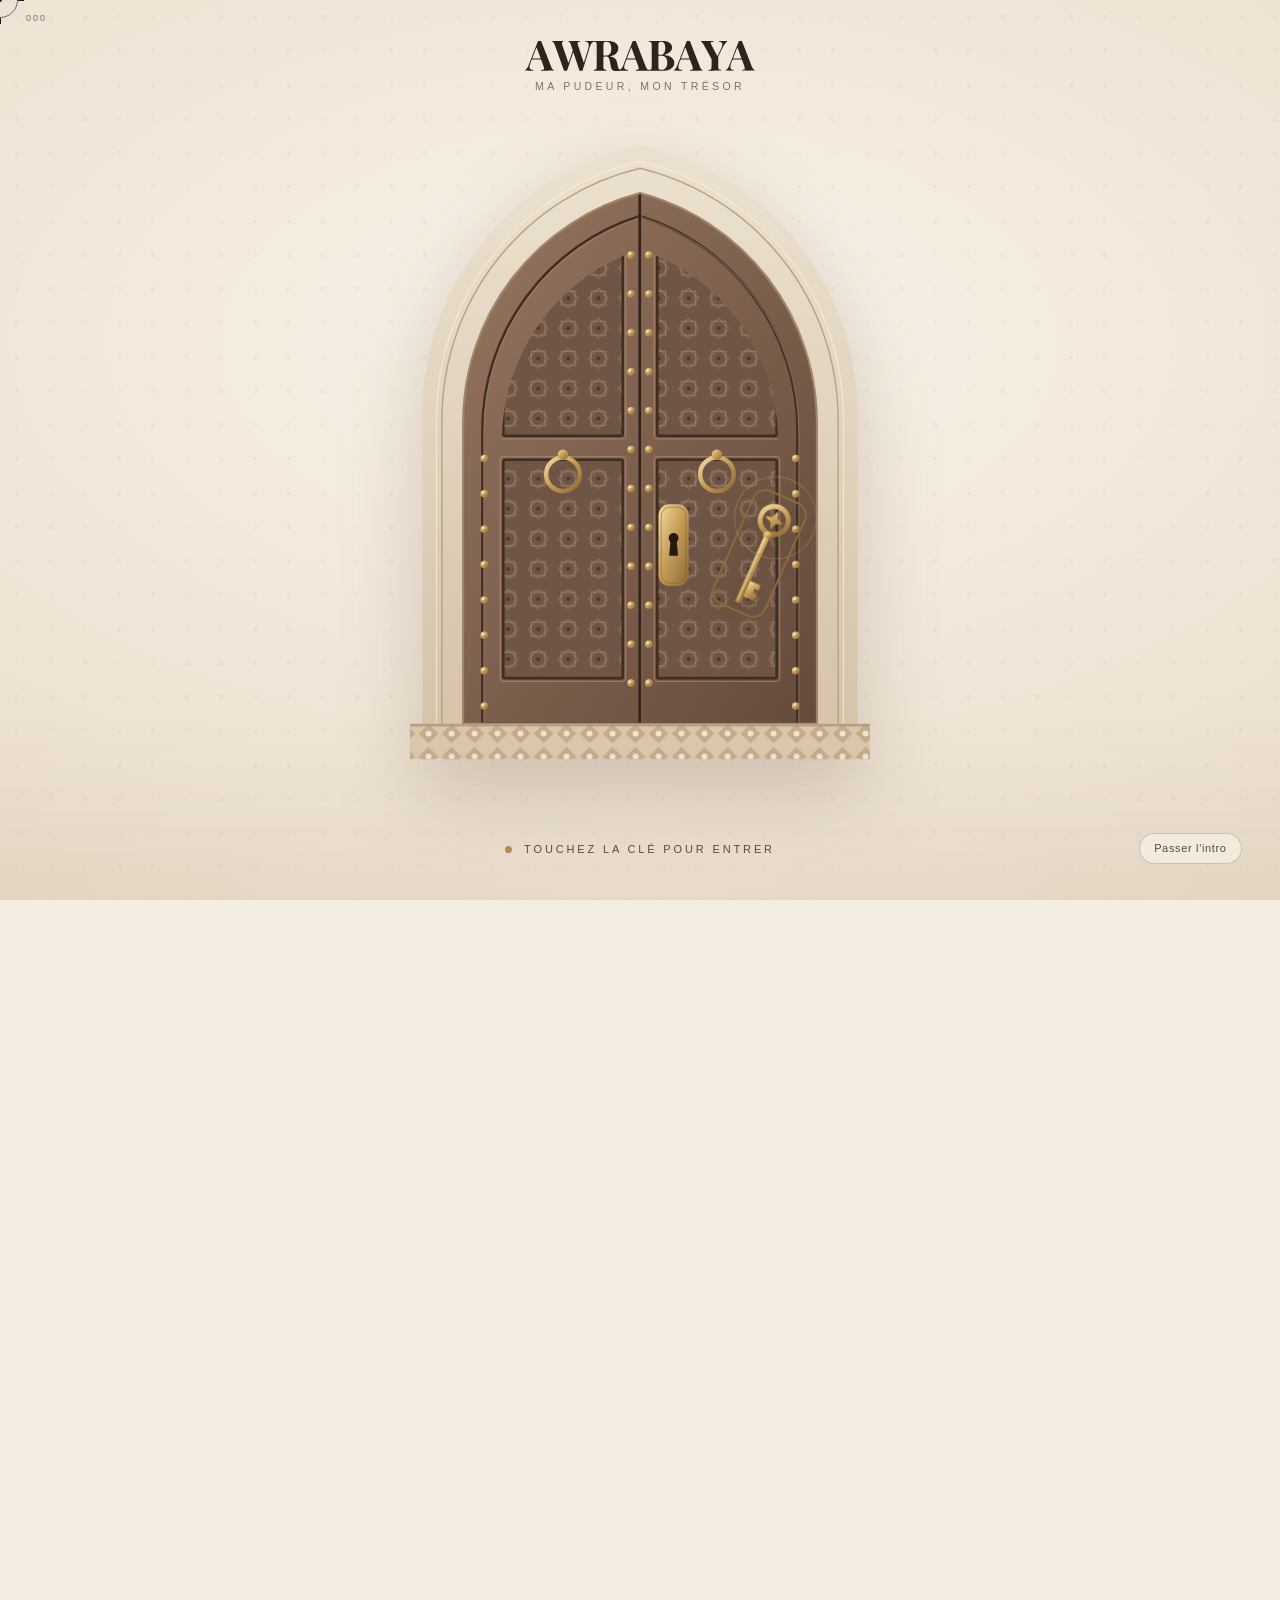
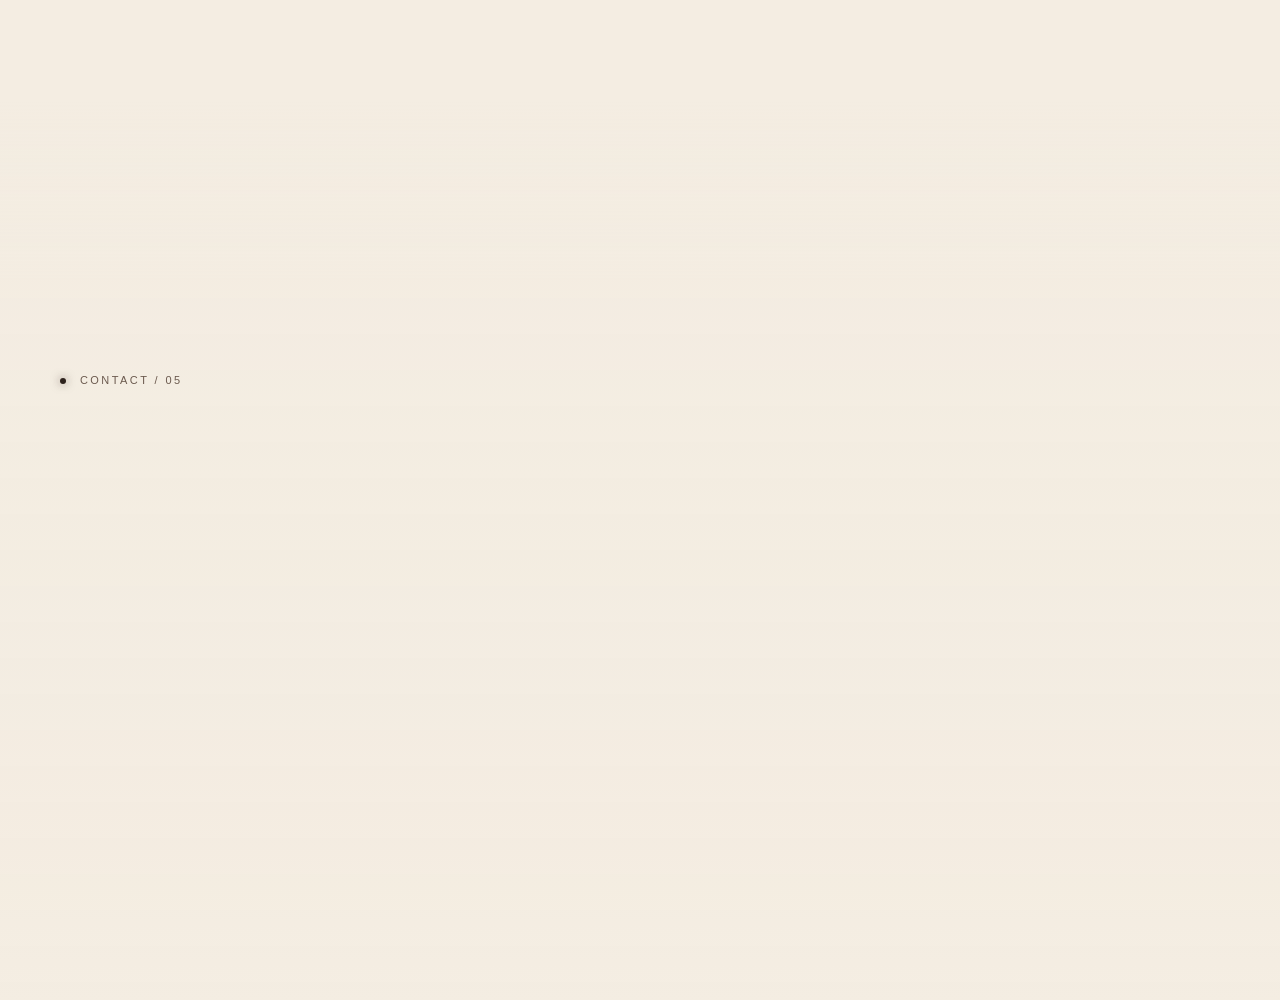
==== commit 398b3ab2: "Porte de riad à la clé et dressing tournant - Intro : porte en bois sculpté dans une arche de pierre" ====
--- a/index.html
+++ b/index.html
@@ -6,6 +6,7 @@
 <title>Awrabaya — Mode pudique à petits prix</title>
 <meta name="description" content="Awrabaya habille les femmes de vêtements mastour élégants et confortables, à petits prix.">
 <link rel="stylesheet" href="./css/styles.css?v=20261010">
+<link rel="stylesheet" href="./css/awrabaya.css?v=20261011">
 <script type="importmap">
 {
   "imports": {
@@ -59,6 +60,7 @@
   setTimeout(finish, 17000);
 })();
 </script>
+<div class="intro" id="intro" role="dialog" aria-label="Entrée de la boutique Awrabaya"></div>
 <div class="cursor-inner"></div>
 <div class="cursor-outer"><span class="cursor-ticks"><span></span><span></span><span></span><span></span></span></div>
 <div class="cursor-label" aria-hidden="true">000</div>
@@ -76,6 +78,7 @@
   </nav>
   <div class="header-actions">
     <span class="header-counter" aria-hidden="true"><span id="brand-chapter">01</span><span class="counter-sep"></span>05</span>
+    <a href="#dressing" class="dressing-btn" data-open-dressing><svg viewBox="0 0 20 20" fill="none" stroke="currentColor" stroke-width="1.5" stroke-linecap="round" stroke-linejoin="round" aria-hidden="true"><path d="M10 6.6a2 2 0 1 1 2-2"/><path d="M10 6.6v1.1l-7.4 5.5c-.8.6-.4 1.8.6 1.8h13.6c1 0 1.4-1.2.6-1.8L10 7.7"/></svg><span class="lbl">Le dressing</span></a>
     <a href="#contact" class="contact-btn">Contact <span class="btn-arrow">&#8599;</span></a>
   </div>
 </div>
@@ -85,6 +88,7 @@
   <div class="desc-row">
     <p class="slide-desc col-1">Awrabaya habille les femmes de vêtements mastour : abayas, robes longues, tuniques et ensembles couvrants. Des pièces élégantes et confortables, à des prix accessibles à toutes.</p>
   </div>
+  <p class="slide-desc slide-cta"><a href="#dressing" data-open-dressing><svg viewBox="0 0 20 20" fill="none" stroke="currentColor" stroke-width="1.5" stroke-linecap="round" stroke-linejoin="round" aria-hidden="true"><path d="M10 6.6a2 2 0 1 1 2-2"/><path d="M10 6.6v1.1l-7.4 5.5c-.8.6-.4 1.8.6 1.8h13.6c1 0 1.4-1.2.6-1.8L10 7.7"/></svg>Entrer dans le dressing <span class="arrow" aria-hidden="true">&#8599;</span></a></p>
 </div>
 
 <div class="slide" id="slide-2">
@@ -100,6 +104,7 @@
     <li class="benefit"><span class="benefit-icon" aria-hidden="true"><svg viewBox="0 0 20 20" fill="none" stroke="currentColor" stroke-width="1.4" stroke-linecap="round" stroke-linejoin="round"><circle cx="10" cy="10" r="7"/><path d="m6.8 10.2 2.2 2.2 4.2-4.6"/></svg></span><p>Des tissus agréables à porter, choisis pour leur tenue et leur confort.</p></li>
     <li class="benefit"><span class="benefit-icon" aria-hidden="true"><svg viewBox="0 0 20 20" fill="none" stroke="currentColor" stroke-width="1.4" stroke-linecap="round" stroke-linejoin="round"><circle cx="8" cy="8" r="2.6"/><path d="M3.5 16c0-2.5 2-4.2 4.5-4.2s4.5 1.7 4.5 4.2"/><path d="M13.5 6.2a2.4 2.4 0 0 1 0 4.4M14.5 16c0-1.6-.5-2.9-1.4-3.7" opacity=".55"/></svg></span><p>Des conseils personnalisés pour trouver la taille et le modèle qui vous vont.</p></li>
   </ul>
+  <p class="slide-desc slide-cta"><a href="#dressing" data-open-dressing><svg viewBox="0 0 20 20" fill="none" stroke="currentColor" stroke-width="1.5" stroke-linecap="round" stroke-linejoin="round" aria-hidden="true"><path d="M10 6.6a2 2 0 1 1 2-2"/><path d="M10 6.6v1.1l-7.4 5.5c-.8.6-.4 1.8.6 1.8h13.6c1 0 1.4-1.2.6-1.8L10 7.7"/></svg>Ouvrir le dressing <span class="arrow" aria-hidden="true">&#8599;</span></a></p>
 </div>
 
 <div class="slide" id="slide-4">
@@ -153,6 +158,11 @@
   </div>
 </div>
 <canvas id="webgl"></canvas>
+<div class="dressing" id="dressing" role="dialog" aria-modal="true" aria-labelledby="dr-title" aria-hidden="true" hidden></div>
+<script src="./js/garments.js?v=20261011"></script>
+<script src="./js/intro.js?v=20261011"></script>
+<script src="./js/catalogue.js?v=20261011"></script>
+<script src="./js/dressing.js?v=20261011"></script>
 <script type="module" src="./js/app.js?v=20261010"></script>
 </body>
 </html>
--- a/css/styles.css
+++ b/css/styles.css
@@ -6,14 +6,14 @@
     width: 100%;
     margin: 0;
     padding: 0;
-    background-color: #000000;
+    background-color: #f4ede2;
     -ms-overflow-style: none;
     scrollbar-width: none;
 }
 
 body {
     font-family: 'Space Grotesk', sans-serif;
-    color: #ffffff;
+    color: #2e231d;
     overflow-x: hidden;
     cursor: none;
 }
@@ -90,7 +90,7 @@
     width: 100%; height: 70px; z-index: 20;
     pointer-events: auto;
 }
-.brand { display: inline-flex; align-items: center; gap: 12px; color: #ffffff; text-decoration: none; }
+.brand { display: inline-flex; align-items: center; gap: 12px; color: #2e231d; text-decoration: none; }
 .brand-mark { display: block; width: 124px; height: 16px; flex: 0 0 124px; }
 .brand-mark svg { display: block; width: 100%; height: 100%; }
 /* The wordmark already spells the name: keep the text for screen readers only. */
@@ -99,35 +99,35 @@
 .nav-link {
     position: relative; padding: 6px 0;
     font-size: 12px; font-weight: 400; letter-spacing: 0.04em;
-    color: rgba(255, 255, 255, 0.55); text-decoration: none; transition: color 0.4s;
+    color: rgba(46, 35, 29, 0.55); text-decoration: none; transition: color 0.4s;
 }
 .nav-link::after {
     content: ''; position: absolute; left: 0; bottom: 0; height: 1px; width: 0;
-    background: #ffffff; transition: width 0.55s cubic-bezier(0.16, 1, 0.3, 1);
-}
-.nav-link:hover, .nav-link.is-active { color: #ffffff; }
+    background: #2e231d; transition: width 0.55s cubic-bezier(0.16, 1, 0.3, 1);
+}
+.nav-link:hover, .nav-link.is-active { color: #2e231d; }
 .nav-link.is-active::after { width: 100%; }
 .header-actions { display: flex; align-items: center; gap: 26px; }
 .header-counter {
     display: inline-flex; align-items: center; gap: 8px;
-    font-size: 11px; font-weight: 400; letter-spacing: 0.08em; color: rgba(255, 255, 255, 0.45);
-}
-.header-counter #brand-chapter { color: #ffffff; }
-.counter-sep { width: 14px; height: 1px; background: rgba(255, 255, 255, 0.3); }
+    font-size: 11px; font-weight: 400; letter-spacing: 0.08em; color: rgba(46, 35, 29, 0.45);
+}
+.header-counter #brand-chapter { color: #2e231d; }
+.counter-sep { width: 14px; height: 1px; background: rgba(46, 35, 29, 0.3); }
 .contact-btn {
     display: inline-flex; align-items: center; gap: 10px;
-    padding: 9px 16px; border: 1px solid rgba(255, 255, 255, 0.22); border-radius: 999px;
-    color: #ffffff; text-decoration: none; background: transparent;
+    padding: 9px 16px; border: 1px solid rgba(46, 35, 29, 0.22); border-radius: 999px;
+    color: #2e231d; text-decoration: none; background: transparent;
     font-size: 12px; font-weight: 500; letter-spacing: 0.04em;
     transition: border-color 0.4s, background 0.4s;
 }
 .btn-arrow { font-size: 13px; line-height: 1; transition: transform 0.45s cubic-bezier(0.16, 1, 0.3, 1); }
-.contact-btn:hover { border-color: rgba(255, 255, 255, 0.75); background: rgba(255, 255, 255, 0.06); }
+.contact-btn:hover { border-color: rgba(46, 35, 29, 0.75); background: rgba(46, 35, 29, 0.06); }
 .contact-btn:hover .btn-arrow { transform: translate(2px, -2px); }
 .header-progress { position: fixed; top: 70px; left: 0; right: 0; height: 1px; z-index: 6; pointer-events: none; }
 .header-progress span {
     display: block; height: 100%; width: 0;
-    background: linear-gradient(90deg, rgba(255, 255, 255, 0.6), rgba(255, 255, 255, 0.15));
+    background: linear-gradient(90deg, rgba(46, 35, 29, 0.6), rgba(46, 35, 29, 0.15));
 }
 
 .slide { position: absolute; bottom: 12%; pointer-events: none; }
@@ -159,11 +159,11 @@
 .slide.active .benefit { opacity: 1; transform: none; }
 .benefit-icon {
     flex: 0 0 30px; width: 30px; height: 30px; border-radius: 7px;
-    border: 1px solid rgba(255, 255, 255, 0.35); color: #ffffff;
+    border: 1px solid rgba(46, 35, 29, 0.35); color: #2e231d;
     display: grid; place-items: center;
 }
 .benefit-icon svg { width: 16px; height: 16px; fill: none; stroke: currentColor; stroke-width: 1.4; stroke-linecap: round; stroke-linejoin: round; }
-.benefit p { margin: 0; font-size: 14px; line-height: 1.5; font-weight: 300; color: #ddd6cc; }
+.benefit p { margin: 0; font-size: 14px; line-height: 1.5; font-weight: 300; color: #4e4038; }
 
 /* Slide 4: key figures */
 .figures { display: flex; gap: clamp(28px, 4vw, 64px); margin: 28px 0 0; }
@@ -175,8 +175,8 @@
 .figure:nth-child(2) { transition-delay: 0.53s; }
 .figure:nth-child(3) { transition-delay: 0.61s; }
 .slide.active .figure { opacity: 1; transform: none; }
-.figure dt { font-size: clamp(36px, 3.4vw, 52px); font-weight: 400; line-height: 1; letter-spacing: -0.03em; color: #fbf6ef; font-variant-numeric: tabular-nums; }
-.figure dd { margin: 10px 0 0; font-size: 12px; line-height: 1.5; font-weight: 400; color: #bdb1a4; }
+.figure dt { font-size: clamp(36px, 3.4vw, 52px); font-weight: 400; line-height: 1; letter-spacing: -0.03em; color: #2e231d; font-variant-numeric: tabular-nums; }
+.figure dd { margin: 10px 0 0; font-size: 12px; line-height: 1.5; font-weight: 400; color: #6f5d50; }
 
 #slide-3 { left: 60px; width: min(620px, 46vw); bottom: 10%; }
 
@@ -190,11 +190,11 @@
     font-weight: 400;
     letter-spacing: -0.035em;
     margin-bottom: 22px;
-    color: #fbf6ef;
+    color: #2e231d;
 }
 .slide-desc {
     font-size: 16px; line-height: 1.7; font-weight: 300;
-    color: #ddd6cc; letter-spacing: 0.3px;
+    color: #4e4038; letter-spacing: 0.3px;
     opacity: 0;
     transform: translateY(14px);
     transition: opacity 1s cubic-bezier(0.16, 1, 0.3, 1),
@@ -218,7 +218,7 @@
 .slide.active .slide-title .line-inner, .contact.is-visible .contact-title .line-inner {
     transform: none; opacity: 1; filter: blur(0);
 }
-.slide-title .line.muted, .contact-title .line.muted { color: #cbbcab; }
+.slide-title .line.muted, .contact-title .line.muted { color: #8a7060; }
 .slide.active { pointer-events: auto; }
 
 .story-progress {
@@ -226,13 +226,13 @@
     z-index: 5; pointer-events: none; transition: opacity 0.6s;
 }
 .story-dashes { display: flex; flex-direction: column; gap: 12px; }
-.story-dash { width: 2px; height: 40px; background: rgba(255, 255, 255, 0.15); border-radius: 2px; }
-.story-dash-fill { width: 100%; height: 0%; background: #ffffff; border-radius: 2px; }
+.story-dash { width: 2px; height: 40px; background: rgba(46, 35, 29, 0.15); border-radius: 2px; }
+.story-dash-fill { width: 100%; height: 0%; background: #2e231d; border-radius: 2px; }
 
 .grid-horizontal-line {
     position: fixed; top: 70px; left: 0; right: 0;
     width: 100%; height: 1px;
-    background: rgba(255, 255, 255, 0.065);
+    background: rgba(46, 35, 29, 0.065);
     z-index: 5; pointer-events: none;
 }
 
@@ -246,7 +246,7 @@
     min-height: 100vh;
     display: flex; align-items: center;
     padding: 150px 60px 90px;
-    background: linear-gradient(180deg, rgba(0, 0, 0, 0) 0%, rgba(0, 0, 0, 0.22) 20%, rgba(0, 0, 0, 0.30) 100%);
+    background: linear-gradient(180deg, rgba(244, 237, 226, 0) 0%, rgba(244, 237, 226, 0.20) 20%, rgba(244, 237, 226, 0.28) 100%);
 }
 .contact-inner {
     width: 100%; max-width: 1760px; margin: 0 auto;
@@ -255,21 +255,21 @@
 }
 .contact-eyebrow {
     display: flex; align-items: center; gap: 14px; margin-bottom: 48px;
-    font: 500 11px/1 'Space Grotesk', sans-serif; letter-spacing: 0.22em; text-transform: uppercase; color: #ddd2c4;
-}
-.eyebrow-dot { width: 6px; height: 6px; border-radius: 50%; background: #fff; box-shadow: 0 0 10px rgba(255, 255, 255, 0.6); }
+    font: 500 11px/1 'Space Grotesk', sans-serif; letter-spacing: 0.22em; text-transform: uppercase; color: #6b5a4e;
+}
+.eyebrow-dot { width: 6px; height: 6px; border-radius: 50%; background: #2e231d; box-shadow: 0 0 10px rgba(46, 35, 29, 0.6); }
 .contact-title {
     font-size: clamp(48px, 5.8vw, 92px); line-height: 1.0; letter-spacing: -0.035em; font-weight: 400;
-    color: #fbf6ef; margin-bottom: 40px;
-}
-
-.contact-lead { font-size: 17px; line-height: 1.7; font-weight: 300; color: #ddd6cc; margin-bottom: 60px; }
+    color: #2e231d; margin-bottom: 40px;
+}
+
+.contact-lead { font-size: 17px; line-height: 1.7; font-weight: 300; color: #4e4038; margin-bottom: 60px; }
 .contact-mail {
     display: inline-flex; align-items: center; gap: 30px; padding-bottom: 18px;
-    border-bottom: 1px solid rgba(255, 255, 255, 0.35);
-    color: #ffffff; text-decoration: none; font-size: 18px; font-weight: 400; transition: gap 0.35s, border-color 0.35s;
-}
-.contact-mail:hover { gap: 44px; border-color: #ffffff; }
+    border-bottom: 1px solid rgba(46, 35, 29, 0.35);
+    color: #2e231d; text-decoration: none; font-size: 18px; font-weight: 400; transition: gap 0.35s, border-color 0.35s;
+}
+.contact-mail:hover { gap: 44px; border-color: #2e231d; }
 .arrow { font-size: 1.15em; line-height: 1; }
 .contact-lead, .contact-mail, .contact-card {
     opacity: 0; transform: translateY(34px);
@@ -286,10 +286,10 @@
 .contact-card {
     position: relative; width: 100%; max-width: 600px; justify-self: end;
     border-radius: 30px; padding: 40px 44px 38px;
-    border: 1px solid rgba(255, 255, 255, 0.22);
-    background: linear-gradient(160deg, rgba(255, 255, 255, 0.06), rgba(255, 255, 255, 0.015));
+    border: 1px solid rgba(255, 255, 255, 0.6);
+    background: linear-gradient(160deg, rgba(255, 252, 246, 0.55), rgba(255, 252, 246, 0.30));
     -webkit-backdrop-filter: blur(20px) saturate(160%); backdrop-filter: blur(20px) saturate(160%);
-    box-shadow: 0 30px 80px rgba(0, 0, 0, 0.45), inset 0 1px 0 rgba(255, 255, 255, 0.16);
+    box-shadow: 0 30px 80px rgba(90, 66, 48, 0.18), inset 0 1px 0 rgba(255, 255, 255, 0.16);
 }
 body.has-glass-card .contact-card {
     border-color: transparent; background: transparent;
@@ -311,36 +311,36 @@
 .contact-card > * { position: relative; z-index: 1; }
 .card-head {
     display: flex; justify-content: space-between; align-items: center; margin-bottom: 32px;
-    font: 500 11px/1 'Space Grotesk', sans-serif; letter-spacing: 0.22em; text-transform: uppercase; color: #e2d8cb;
+    font: 500 11px/1 'Space Grotesk', sans-serif; letter-spacing: 0.22em; text-transform: uppercase; color: #5a4a40;
 }
 .card-head .arrow { font-size: 20px; }
 .field-grid { display: grid; grid-template-columns: 1fr 1fr; gap: 26px 32px; }
 .field { display: flex; flex-direction: column; gap: 10px; }
 .field-wide { grid-column: 1 / -1; }
-.field-label { font: 500 12px/1 'Space Grotesk', sans-serif; letter-spacing: 0.04em; color: #ebe2d6; }
-.field-label em { font-style: normal; color: #d9b48f; }
-.field-label small { font-size: 9px; letter-spacing: 0.14em; text-transform: uppercase; color: #a09384; margin-left: 8px; }
+.field-label { font: 500 12px/1 'Space Grotesk', sans-serif; letter-spacing: 0.04em; color: #4a3c33; }
+.field-label em { font-style: normal; color: #a07850; }
+.field-label small { font-size: 9px; letter-spacing: 0.14em; text-transform: uppercase; color: #8f7f71; margin-left: 8px; }
 .field input, .field textarea {
     width: 100%; background: transparent; border: 0; border-radius: 0;
-    border-bottom: 1px solid rgba(255, 255, 255, 0.20);
-    padding: 6px 0 12px; color: #ffffff; outline: none; -webkit-appearance: none; appearance: none;
+    border-bottom: 1px solid rgba(46, 35, 29, 0.20);
+    padding: 6px 0 12px; color: #2e231d; outline: none; -webkit-appearance: none; appearance: none;
     font: 300 16px/1.4 'Space Grotesk', sans-serif; transition: border-color 0.3s;
     user-select: text; -webkit-user-select: text;
 }
 .field textarea { min-height: 104px; resize: vertical; }
-.field input::placeholder, .field textarea::placeholder { color: #9a8d7f; }
-.field input:focus, .field textarea:focus { border-bottom-color: #ffffff; }
-.field input:-webkit-autofill { -webkit-box-shadow: 0 0 0 1000px #0b0b10 inset; -webkit-text-fill-color: #ffffff; }
+.field input::placeholder, .field textarea::placeholder { color: #a39282; }
+.field input:focus, .field textarea:focus { border-bottom-color: #2e231d; }
+.field input:-webkit-autofill { -webkit-box-shadow: 0 0 0 1000px #f7f1e8 inset; -webkit-text-fill-color: #2e231d; }
 .card-foot { display: flex; justify-content: space-between; align-items: center; gap: 20px; margin-top: 34px; }
-.card-note { font-size: 10.5px; line-height: 1.7; color: #c0b4a6; letter-spacing: 0.3px; }
+.card-note { font-size: 10.5px; line-height: 1.7; color: #6f5d50; letter-spacing: 0.3px; }
 .pill-btn {
     display: inline-flex; align-items: center; gap: 18px; padding: 16px 26px; border-radius: 999px;
-    border: 1px solid rgba(255, 255, 255, 0.55); background: rgba(255, 255, 255, 0.04); color: #ffffff;
+    border: 1px solid rgba(46, 35, 29, 0.55); background: rgba(46, 35, 29, 0.04); color: #2e231d;
     font: 500 13px/1 'Space Grotesk', sans-serif; letter-spacing: 0.2px;
     transition: background 0.3s, color 0.3s, transform 0.3s, border-color 0.3s;
 }
 .pill-btn .arrow { font-size: 16px; }
-.pill-btn:hover { background: #ffffff; color: #000000; border-color: #ffffff; transform: translateY(-2px); }
+.pill-btn:hover { background: #2e231d; color: #f7f1e8; border-color: #2e231d; transform: translateY(-2px); }
 @media (max-width: 1000px) {
     .contact { padding: 120px 24px 60px; }
     .contact-inner { grid-template-columns: 1fr; gap: 56px; }
@@ -354,15 +354,15 @@
 .contact-footer {
     position: absolute; left: 60px; right: 60px; bottom: 0;
     display: flex; justify-content: space-between; align-items: center; gap: 24px;
-    padding: 18px 0 20px; border-top: 1px solid rgba(255, 255, 255, 0.06);
+    padding: 18px 0 20px; border-top: 1px solid rgba(46, 35, 29, 0.06);
     font: 400 10px/1 'Space Grotesk', sans-serif; letter-spacing: 0.14em; text-transform: uppercase;
-    color: rgba(255, 255, 255, 0.32);
+    color: rgba(46, 35, 29, 0.32);
     opacity: 0; transition: opacity 1s ease 0.6s;
 }
 .contact.is-visible .contact-footer { opacity: 1; }
 .contact-footer a { color: inherit; text-decoration: none; transition: color 0.3s; }
-.contact-footer a:hover { color: rgba(255, 255, 255, 0.8); }
-.footer-spec { color: rgba(255, 255, 255, 0.22); }
+.contact-footer a:hover { color: rgba(46, 35, 29, 0.8); }
+.footer-spec { color: rgba(46, 35, 29, 0.22); }
 @media (max-width: 1000px) {
     .contact-footer { left: 24px; right: 24px; flex-wrap: wrap; gap: 10px 24px; }
     .footer-spec { display: none; }
@@ -410,7 +410,7 @@
 
 /* ---- Preloader ---- */
 .loader {
-    position: fixed; inset: 0; z-index: 9990; background: #000000;
+    position: fixed; inset: 0; z-index: 9990; background: #f4ede2;
     display: grid; place-items: center;
     transition: opacity 0.7s cubic-bezier(0.16, 1, 0.3, 1), visibility 0s linear 0.7s;
 }
@@ -418,10 +418,10 @@
 .loader-inner { display: grid; justify-items: center; text-align: center; gap: 20px; width: min(320px, 70vw); }
 .loader-value {
     font-size: clamp(56px, 8vw, 96px); font-weight: 400; line-height: 1; letter-spacing: -0.04em;
-    color: #ffffff; font-variant-numeric: tabular-nums;
-}
-.loader-unit { font-size: 0.35em; letter-spacing: 0; margin-left: 0.1em; color: rgba(255, 255, 255, 0.5); }
-.loader-bar { width: 100%; height: 1px; background: rgba(255, 255, 255, 0.12); overflow: hidden; }
-.loader-bar span { display: block; width: 100%; height: 100%; background: #ffffff; transform: scaleX(0); transform-origin: left center; }
-.loader-hint { font-size: 11px; font-weight: 500; letter-spacing: 0.14em; text-transform: uppercase; color: rgba(255, 255, 255, 0.35); }
+    color: #2e231d; font-variant-numeric: tabular-nums;
+}
+.loader-unit { font-size: 0.35em; letter-spacing: 0; margin-left: 0.1em; color: rgba(46, 35, 29, 0.5); }
+.loader-bar { width: 100%; height: 1px; background: rgba(46, 35, 29, 0.12); overflow: hidden; }
+.loader-bar span { display: block; width: 100%; height: 100%; background: #2e231d; transform: scaleX(0); transform-origin: left center; }
+.loader-hint { font-size: 11px; font-weight: 500; letter-spacing: 0.14em; text-transform: uppercase; color: rgba(46, 35, 29, 0.35); }
 body.is-loading { overflow: hidden; }
--- a/css/awrabaya.css
+++ b/css/awrabaya.css
@@ -0,0 +1,369 @@
+/* Awrabaya — door intro, rotating dressing and their entry points.
+   Layered over the 3D stage; colours follow the ivory → taupe palette of the site. */
+
+html.intro-open, html.intro-open body, html.dressing-open, html.dressing-open body { overflow: hidden; }
+
+/* =============================================================== door intro */
+.intro {
+    position: fixed; inset: 0; z-index: 9994;
+    background: radial-gradient(120% 90% at 50% 38%, #f8f2e8 0%, #efe4d4 55%, #e2d1bb 100%);
+    color: #2e231d; overflow: hidden;
+    transition: opacity 0.9s cubic-bezier(0.4, 0, 0.2, 1), background-color 0.9s;
+}
+.intro.is-leaving { opacity: 0; pointer-events: none; }
+.intro-wall {
+    position: absolute; inset: 0; opacity: 0.35; pointer-events: none;
+    background:
+        radial-gradient(circle at 50% 50%, rgba(160, 128, 96, 0.16) 0 2px, transparent 2.5px) 0 0 / 34px 34px,
+        linear-gradient(180deg, transparent 0 78%, rgba(120, 92, 70, 0.10) 100%);
+}
+.intro-glow {
+    position: absolute; inset: -20%; pointer-events: none; opacity: 0;
+    background: radial-gradient(40% 45% at 50% 52%, rgba(255, 252, 244, 0.95), rgba(255, 246, 228, 0.55) 45%, rgba(255, 246, 228, 0) 75%);
+    transition: opacity 1.4s ease 0.25s;
+}
+.intro.is-open .intro-glow { opacity: 1; }
+
+.intro-head {
+    position: absolute; top: clamp(18px, 4.5vh, 44px); left: 0; right: 0;
+    display: grid; justify-items: center; gap: 10px; pointer-events: none;
+    transition: opacity 0.6s, transform 0.8s cubic-bezier(0.16, 1, 0.3, 1);
+}
+.intro-brand { display: block; width: clamp(150px, 22vw, 230px); color: #2e231d; }
+.intro-brand svg { display: block; width: 100%; height: auto; }
+.intro-tagline { font: 500 10.5px/1 'Space Grotesk', sans-serif; letter-spacing: 0.32em; text-transform: uppercase; color: #8a7060; }
+.intro.is-open .intro-head { opacity: 0; transform: translateY(-12px); }
+
+.intro-stage {
+    position: absolute; inset: 0; display: grid; place-items: center;
+    padding-top: clamp(60px, 9vh, 110px); padding-bottom: clamp(56px, 9vh, 96px);
+    transform-origin: 50% 54%;
+    transition: transform 1.15s cubic-bezier(0.7, 0, 0.25, 1), opacity 1.1s ease;
+}
+.intro.is-entering .intro-stage { transform: scale(6.5); }
+.intro-door {
+    position: relative;
+    width: min(78vw, calc((100vh - 190px) * 0.742857), 460px);
+    aspect-ratio: 520 / 700;
+    perspective: 720px;
+    filter: drop-shadow(0 30px 40px rgba(90, 64, 44, 0.22));
+}
+.intro-inside, .intro-leaves {
+    position: absolute; left: 11.538%; top: 8.571%; width: 76.923%; height: 85.714%;
+}
+.intro-inside { display: block; }
+.intro-leaves { perspective: 1300px; pointer-events: none; }
+.intro-leaf {
+    position: absolute; top: 0; width: 50%; height: 100%;
+    transition: transform 1.7s cubic-bezier(0.55, 0, 0.18, 1), filter 1.7s;
+    will-change: transform;
+}
+.intro-leaf svg { display: block; width: 100%; height: 100%; }
+.intro-leaf-left { left: 0; transform-origin: 0 50%; }
+.intro-leaf-right { left: 50%; transform-origin: 100% 50%; }
+.intro.is-open .intro-leaf-left { transform: rotateY(104deg); filter: brightness(0.72); }
+.intro.is-open .intro-leaf-right { transform: rotateY(-104deg); filter: brightness(0.72); }
+.intro.is-unlocked .intro-leaves { animation: intro-jolt 0.26s ease-out; }
+@keyframes intro-jolt { 30% { transform: translateX(1.5px); } 60% { transform: translateX(-1px); } }
+.intro-frame { position: absolute; inset: 0; width: 100%; height: 100%; pointer-events: none; }
+
+/* the key: floats over the door until taken, then flies to the lock and turns */
+.intro-key {
+    position: absolute; left: 57.31%; top: 64.57%; z-index: 3;
+    width: 9.2%; aspect-ratio: 60 / 154; padding: 0; border: 0; background: none;
+    transform-origin: 50% 100%;
+    transform: translate(-50%, -100%) translate(150%, 58%) rotate(24deg);
+    animation: intro-key-float 3.2s ease-in-out infinite;
+    filter: drop-shadow(0 10px 10px rgba(70, 45, 20, 0.35));
+    transition: opacity 0.35s;
+}
+.intro-key svg { display: block; width: 100%; height: 100%; overflow: visible; }
+.intro-key::before {
+    content: ''; position: absolute; left: 50%; top: 14%; width: 190%; aspect-ratio: 1; transform: translate(-50%, -50%);
+    border-radius: 50%; border: 1px solid rgba(180, 140, 80, 0.55);
+    animation: intro-key-ring 2.2s ease-out infinite; pointer-events: none;
+}
+.intro-key:focus-visible { outline: 2px solid #8a6a3a; outline-offset: 6px; border-radius: 6px; }
+@keyframes intro-key-float {
+    0%, 100% { transform: translate(-50%, -100%) translate(150%, 58%) rotate(24deg); }
+    50% { transform: translate(-50%, -100%) translate(150%, 50%) rotate(17deg); }
+}
+@keyframes intro-key-ring { 0% { opacity: 0.9; transform: translate(-50%, -50%) scale(0.6); } 100% { opacity: 0; transform: translate(-50%, -50%) scale(1.5); } }
+.intro.is-turning .intro-key { animation: none; }
+.intro.is-turning .intro-key::before { display: none; }
+.intro.is-open .intro-key { opacity: 0; }
+.intro-flash {
+    position: absolute; left: 57.31%; top: 64.57%; width: 26%; aspect-ratio: 1; transform: translate(-50%, -50%) scale(0.2);
+    border-radius: 50%; pointer-events: none; opacity: 0;
+    background: radial-gradient(circle, rgba(255, 246, 214, 0.95), rgba(255, 228, 160, 0.4) 40%, rgba(255, 228, 160, 0) 70%);
+}
+.intro.is-unlocked .intro-flash { animation: intro-flash 0.7s ease-out; }
+@keyframes intro-flash { 0% { opacity: 0; transform: translate(-50%, -50%) scale(0.2); } 30% { opacity: 1; } 100% { opacity: 0; transform: translate(-50%, -50%) scale(1.4); } }
+
+.intro-hint {
+    position: absolute; left: 0; right: 0; bottom: clamp(22px, 5vh, 46px);
+    display: flex; justify-content: center; align-items: center; gap: 12px;
+    font: 500 11px/1 'Space Grotesk', sans-serif; letter-spacing: 0.26em; text-transform: uppercase; color: #5a4a40;
+    pointer-events: none; transition: opacity 0.4s;
+}
+.intro-hint-dot { width: 7px; height: 7px; border-radius: 50%; background: #b48a4e; box-shadow: 0 0 0 0 rgba(180, 138, 78, 0.6); animation: intro-dot 1.8s infinite; }
+@keyframes intro-dot { 70% { box-shadow: 0 0 0 10px rgba(180, 138, 78, 0); } 100% { box-shadow: 0 0 0 0 rgba(180, 138, 78, 0); } }
+.intro.is-turning .intro-hint { opacity: 0; }
+.intro-skip {
+    position: absolute; right: clamp(16px, 3vw, 40px); bottom: clamp(16px, 4vh, 36px);
+    padding: 9px 14px; border-radius: 999px; border: 1px solid rgba(46, 35, 29, 0.2); background: rgba(255, 252, 246, 0.5);
+    font: 500 11px/1 'Space Grotesk', sans-serif; letter-spacing: 0.06em; color: #5a4a40;
+    transition: opacity 0.4s, background 0.3s;
+}
+.intro-skip:hover { background: rgba(255, 252, 246, 0.95); }
+.intro.is-open .intro-skip { opacity: 0; pointer-events: none; }
+.intro-wait {
+    position: absolute; left: 0; right: 0; bottom: 18%; text-align: center; z-index: 2;
+    font: 500 11px/1 'Space Grotesk', sans-serif; letter-spacing: 0.2em; text-transform: uppercase; color: #6b5a4e;
+}
+@media (max-width: 600px) {
+    .intro-hint { bottom: 64px; letter-spacing: 0.2em; }
+    .intro-skip { left: 50%; right: auto; transform: translateX(-50%); bottom: 18px; }
+}
+
+/* =============================================================== entry points */
+.dressing-btn {
+    display: inline-flex; align-items: center; gap: 9px;
+    padding: 9px 16px 9px 13px; border-radius: 999px; border: 1px solid #2e231d;
+    background: #2e231d; color: #f7f1e8; text-decoration: none;
+    font: 500 12px/1 'Space Grotesk', sans-serif; letter-spacing: 0.04em;
+    transition: background 0.3s, transform 0.3s;
+}
+.dressing-btn:hover { background: #4a382d; transform: translateY(-1px); }
+.dressing-btn svg, .slide-cta svg { width: 17px; height: 17px; flex: 0 0 17px; }
+.slide-cta { margin-top: 26px; }
+#slide-1 .slide-cta { margin-left: 60px; }
+.slide-cta a {
+    display: inline-flex; align-items: center; gap: 12px;
+    padding: 15px 22px 15px 18px; border-radius: 999px;
+    background: #2e231d; color: #f7f1e8; text-decoration: none;
+    font: 500 14px/1 'Space Grotesk', sans-serif; letter-spacing: 0.02em;
+    box-shadow: 0 14px 30px rgba(70, 48, 32, 0.22);
+    transition: transform 0.35s cubic-bezier(0.16, 1, 0.3, 1), box-shadow 0.35s;
+}
+.slide-cta a:hover { transform: translateY(-2px); box-shadow: 0 18px 36px rgba(70, 48, 32, 0.28); }
+.slide-cta .arrow { font-size: 15px; }
+@media (max-width: 900px), (max-aspect-ratio: 4/5) {
+    #slide-1 .slide-cta { margin-left: 0; }
+    .slide-cta { margin-top: 18px; }
+    .slide-cta a { padding: 13px 18px 13px 15px; font-size: 13px; }
+}
+@media (max-width: 560px) {
+    .dressing-btn { padding: 8px 11px; }
+    .dressing-btn .lbl { display: none; }
+    .header-actions { gap: 10px; }
+}
+
+/* =============================================================== dressing */
+.dressing {
+    position: fixed; inset: 0; z-index: 9992; color: #2e231d;
+    opacity: 0; transition: opacity 0.45s ease;
+    font-family: 'Space Grotesk', sans-serif;
+}
+.dressing[hidden] { display: none; }
+.dressing.is-visible { opacity: 1; }
+.dr-room {
+    position: absolute; inset: 0;
+    background:
+        radial-gradient(60% 55% at 50% 22%, rgba(255, 252, 245, 0.95), rgba(255, 252, 245, 0) 70%),
+        linear-gradient(180deg, #f4ece0 0, #ede2d2 calc(var(--floor-y, 70vh) - 1px), #dccab2 var(--floor-y, 70vh), #d3bfa5 100%);
+}
+.dr-room::after {
+    content: ''; position: absolute; left: 0; right: 0; top: 0; height: var(--floor-y, 70vh); opacity: 0.4;
+    background: radial-gradient(circle at 50% 50%, rgba(160, 128, 96, 0.16) 0 2px, transparent 2.5px) 0 0 / 34px 34px;
+    -webkit-mask: linear-gradient(180deg, #000, transparent); mask: linear-gradient(180deg, #000, transparent);
+}
+
+.dr-top {
+    position: absolute; top: 0; left: 0; right: 0; z-index: 4;
+    display: grid; grid-template-columns: 1fr auto 1fr; align-items: center; gap: 20px;
+    padding: 22px clamp(18px, 4vw, 56px);
+}
+.dr-eyebrow { font-size: 10.5px; font-weight: 500; letter-spacing: 0.28em; text-transform: uppercase; color: #8a7060; margin-bottom: 6px; }
+.dr-title h2 { font-size: clamp(28px, 3vw, 40px); font-weight: 400; letter-spacing: -0.03em; line-height: 1; }
+.dr-filters { display: flex; gap: 6px; padding: 5px; border-radius: 999px; background: rgba(255, 251, 244, 0.7); border: 1px solid rgba(46, 35, 29, 0.1); }
+.dr-chip {
+    padding: 9px 14px; border: 0; border-radius: 999px; background: transparent;
+    font: 500 12px/1 'Space Grotesk', sans-serif; color: #5a4a40; white-space: nowrap;
+    transition: background 0.3s, color 0.3s;
+}
+.dr-chip.is-active { background: #2e231d; color: #f7f1e8; }
+.dr-close {
+    justify-self: end; width: 46px; height: 46px; border-radius: 50%;
+    border: 1px solid rgba(46, 35, 29, 0.2); background: rgba(255, 251, 244, 0.8);
+    font: 300 26px/1 'Space Grotesk', sans-serif; color: #2e231d;
+    transition: transform 0.3s, background 0.3s;
+}
+.dr-close:hover { transform: rotate(90deg); background: #fff; }
+
+.dr-stage { position: absolute; left: 0; right: 0; top: 96px; bottom: 116px; touch-action: none; cursor: grab; transition: transform 0.6s cubic-bezier(0.16, 1, 0.3, 1); }
+.dr-stage.is-grabbing { cursor: grabbing; }
+.dr-ring { position: absolute; inset: 0; width: 100%; height: 100%; pointer-events: none; overflow: visible; }
+.dr-ring-back { z-index: 0; }
+.dr-rig { position: absolute; inset: 0; z-index: 1; transform-style: preserve-3d; transform-origin: 50% var(--rail-y, 80px); transform: rotateX(-9deg); }
+.dr-ring-front { z-index: 2; }
+.dr-carousel {
+    position: absolute; left: 50%; top: var(--rail-y, 80px); width: 0; height: 0;
+    transform-style: preserve-3d; transition: opacity 0.26s;
+}
+.dr-carousel.is-swapping { opacity: 0; }
+.dr-item {
+    position: absolute; left: calc(var(--item-w) / -2); top: calc(var(--item-w) * -0.03);
+    width: var(--item-w); transform-style: preserve-3d; outline: none;
+}
+.dr-swing { position: relative; transform-origin: 50% 2%; }
+.dr-garment svg {
+    display: block; width: 100%; height: auto;
+    filter: brightness(var(--dim, 1)) drop-shadow(0 16px 14px rgba(70, 48, 32, 0.16));
+}
+.dr-tag {
+    position: absolute; right: 2%; top: 21%;
+    padding: 5px 9px 5px 14px; border-radius: 3px 6px 6px 3px;
+    background: #ecdfc8; color: #3e3027; box-shadow: 0 3px 8px rgba(70, 48, 32, 0.18);
+    font: 600 calc(var(--item-w) * 0.068)/1 'Space Grotesk', sans-serif; letter-spacing: 0.01em; white-space: nowrap;
+    transform: rotate(7deg); backface-visibility: hidden;
+}
+.dr-tag::before { content: ''; position: absolute; left: 5px; top: 50%; width: 4px; height: 4px; margin-top: -2px; border-radius: 50%; background: #bfa889; }
+.dr-tag::after { content: ''; position: absolute; left: 6px; bottom: 100%; width: 1px; height: calc(var(--item-w) * 0.22); background: #b9a38a; transform-origin: bottom; transform: rotate(-24deg); }
+.dr-name {
+    margin-top: 4px; text-align: center; font-size: 13px; font-weight: 500; color: #3a2d25;
+    backface-visibility: hidden; opacity: 0; transition: opacity 0.4s;
+}
+.dr-item.is-front .dr-name { opacity: 1; }
+
+.dr-focus {
+    position: absolute; left: 50%; bottom: 40px; z-index: 4; transform: translateX(-50%);
+    display: flex; align-items: center; gap: 14px; padding: 8px;
+    border-radius: 999px; background: rgba(255, 251, 244, 0.78); border: 1px solid rgba(46, 35, 29, 0.1);
+    -webkit-backdrop-filter: blur(14px); backdrop-filter: blur(14px);
+    box-shadow: 0 16px 40px rgba(70, 48, 32, 0.14);
+    transition: opacity 0.4s, transform 0.4s;
+}
+.dr-arrow {
+    width: 44px; height: 44px; border-radius: 50%; border: 1px solid rgba(46, 35, 29, 0.18); background: #fffaf2;
+    font: 400 18px/1 'Space Grotesk', sans-serif; color: #2e231d; transition: background 0.3s;
+}
+.dr-arrow:hover { background: #fff; }
+.dr-focus-text { min-width: 180px; text-align: center; }
+.dr-focus-name { font-size: 15px; font-weight: 500; }
+.dr-focus-meta { margin-top: 4px; font-size: 12.5px; color: #6f5d50; display: flex; justify-content: center; align-items: center; gap: 10px; }
+.dr-dots { display: inline-flex; gap: 4px; }
+.dr-dots i { width: 9px; height: 9px; border-radius: 50%; border: 1px solid rgba(46, 35, 29, 0.25); }
+.dr-see {
+    padding: 13px 18px; border-radius: 999px; border: 0; background: #2e231d; color: #f7f1e8;
+    font: 500 13px/1 'Space Grotesk', sans-serif; white-space: nowrap;
+}
+.dr-hint {
+    position: absolute; left: 0; right: 0; bottom: 12px; z-index: 3; text-align: center;
+    font-size: 10.5px; letter-spacing: 0.22em; text-transform: uppercase; color: #8a7060;
+    transition: opacity 0.4s;
+}
+
+/* wardrobe doors: lacquered taupe, they slide apart when the dressing opens */
+.dr-doors { position: absolute; inset: 0; z-index: 6; pointer-events: none; overflow: hidden; }
+.dr-door {
+    position: absolute; top: 0; bottom: 0; width: 50.2%;
+    background: linear-gradient(90deg, #a48a76, #b79e89 40%, #a58b77);
+    box-shadow: inset 0 0 0 10px #9b806b, inset 0 0 0 11px rgba(255, 240, 220, 0.35), inset 0 0 60px rgba(60, 40, 28, 0.25);
+    transition: transform 0.95s cubic-bezier(0.7, 0, 0.2, 1);
+}
+.dr-door::before {
+    content: ''; position: absolute; left: 14%; right: 14%; top: 9%; bottom: 7%;
+    border-radius: 999px 999px 6px 6px;
+    border: 1px solid rgba(255, 240, 220, 0.4); box-shadow: inset 0 0 0 6px rgba(120, 92, 70, 0.18), 0 0 0 6px rgba(120, 92, 70, 0.12);
+    background: linear-gradient(115deg, rgba(255, 255, 255, 0.16), rgba(255, 255, 255, 0) 40%, rgba(255, 255, 255, 0.08) 70%, rgba(255, 255, 255, 0));
+}
+.dr-door-left { left: 0; }
+.dr-door-right { right: 0; }
+.dr-handle {
+    position: absolute; top: 44%; width: 8px; height: 13%; border-radius: 6px;
+    background: linear-gradient(90deg, #9c7740, #f1dcaa, #9c7740); box-shadow: 0 4px 10px rgba(60, 40, 20, 0.3);
+}
+.dr-door-left .dr-handle { right: 6%; }
+.dr-door-right .dr-handle { left: 6%; }
+.dressing.is-open .dr-door-left { transform: translateX(-101%); }
+.dressing.is-open .dr-door-right { transform: translateX(101%); }
+
+/* product sheet */
+.dr-panel {
+    position: absolute; top: 0; right: 0; bottom: 0; z-index: 7; width: min(460px, 100%);
+    background: #fbf7f0; box-shadow: -30px 0 60px rgba(70, 48, 32, 0.16);
+    transform: translateX(105%); transition: transform 0.6s cubic-bezier(0.16, 1, 0.3, 1);
+    overflow-y: auto; overscroll-behavior: contain;
+}
+.dr-panel.is-open { transform: none; }
+.dr-panel-close {
+    position: absolute; top: 18px; left: 18px; z-index: 2;
+    padding: 10px 14px; border-radius: 999px; border: 1px solid rgba(46, 35, 29, 0.15); background: rgba(255, 251, 244, 0.85);
+    font: 500 12px/1 'Space Grotesk', sans-serif; color: #2e231d;
+}
+.dr-panel-art {
+    height: min(46vh, 430px); padding: 64px 0 10px; display: grid; place-items: center;
+    background: radial-gradient(70% 70% at 50% 40%, #fffdf8, #efe5d6);
+}
+.dr-panel-art svg { height: 100%; width: auto; filter: drop-shadow(0 18px 18px rgba(70, 48, 32, 0.18)); }
+.dr-panel-body { padding: 26px 32px 36px; }
+.dr-panel-body h3 { font-size: 28px; font-weight: 400; letter-spacing: -0.02em; line-height: 1.1; }
+.dr-panel-price { margin-top: 8px; font-size: 20px; font-weight: 500; color: #7a5a3c; }
+.dr-panel-desc { margin-top: 14px; font-size: 14.5px; line-height: 1.6; font-weight: 300; color: #4e4038; user-select: text; }
+.dr-label-row { margin: 24px 0 10px; font-size: 11px; font-weight: 500; letter-spacing: 0.2em; text-transform: uppercase; color: #8a7060; }
+.dr-label-row span { letter-spacing: 0.04em; text-transform: none; color: #2e231d; margin-left: 6px; font-size: 12.5px; }
+.dr-size-msg { color: #a0522d !important; }
+.dr-colors, .dr-sizes { display: flex; flex-wrap: wrap; gap: 10px; }
+.dr-swatch {
+    width: 34px; height: 34px; border-radius: 50%; border: 0; background: var(--c);
+    box-shadow: inset 0 0 0 1px rgba(46, 35, 29, 0.2), 0 0 0 3px #fbf7f0, 0 0 0 4px transparent;
+    transition: box-shadow 0.25s, transform 0.25s;
+}
+.dr-swatch.is-active { box-shadow: inset 0 0 0 1px rgba(46, 35, 29, 0.2), 0 0 0 3px #fbf7f0, 0 0 0 4.5px #2e231d; }
+.dr-swatch:hover { transform: scale(1.08); }
+.dr-size {
+    min-width: 48px; padding: 11px 14px; border-radius: 10px; border: 1px solid rgba(46, 35, 29, 0.2); background: #fff;
+    font: 500 13px/1 'Space Grotesk', sans-serif; color: #2e231d; transition: background 0.25s, color 0.25s, border-color 0.25s;
+}
+.dr-size.is-active { background: #2e231d; border-color: #2e231d; color: #f7f1e8; }
+.dr-sizes.is-shaking { animation: dr-shake 0.4s; }
+@keyframes dr-shake { 20%, 60% { transform: translateX(-5px); } 40%, 80% { transform: translateX(5px); } }
+.dr-order {
+    width: 100%; margin-top: 30px; padding: 18px 22px; border-radius: 999px; border: 0;
+    background: #2e231d; color: #f7f1e8; font: 500 15px/1 'Space Grotesk', sans-serif;
+    display: flex; justify-content: center; gap: 12px; transition: background 0.3s, transform 0.3s;
+}
+.dr-order:hover { background: #4a382d; transform: translateY(-1px); }
+.dr-order-note { margin-top: 14px; font-size: 11.5px; line-height: 1.6; color: #7d6b5e; text-align: center; }
+
+@media (min-width: 900px) {
+    .dressing.has-panel .dr-stage { transform: translateX(-230px); }
+    .dressing.has-panel .dr-focus, .dressing.has-panel .dr-hint { opacity: 0; pointer-events: none; }
+}
+@media (max-width: 899px) {
+    .dr-top { grid-template-columns: 1fr auto; padding: 16px 16px 0; row-gap: 12px; }
+    .dr-filters { grid-column: 1 / -1; grid-row: 2; overflow-x: auto; scrollbar-width: none; justify-self: start; max-width: 100%; }
+    .dr-filters::-webkit-scrollbar { display: none; }
+    .dr-close { grid-column: 2; grid-row: 1; width: 42px; height: 42px; }
+    .dr-stage { top: 128px; bottom: 132px; }
+    .dr-focus { bottom: 38px; gap: 8px; width: calc(100% - 24px); justify-content: space-between; }
+    .dr-focus-text { min-width: 0; flex: 1; }
+    .dr-focus-name { font-size: 14px; }
+    .dr-see { padding: 12px 14px; font-size: 12px; }
+    .dr-arrow { width: 40px; height: 40px; flex: 0 0 40px; }
+    .dr-panel {
+        top: auto; left: 0; width: 100%; height: 90vh; height: 90dvh; border-radius: 24px 24px 0 0;
+        transform: translateY(105%); box-shadow: 0 -20px 50px rgba(70, 48, 32, 0.2);
+    }
+    .dr-panel-art { height: 36vh; padding-top: 58px; border-radius: 24px 24px 0 0; }
+    .dr-panel-body { padding: 20px 20px 30px; }
+    .dressing.has-panel .dr-focus, .dressing.has-panel .dr-hint { opacity: 0; pointer-events: none; }
+}
+@media (max-width: 899px) and (max-width: 560px) {
+    .dr-focus-text .dr-focus-meta { font-size: 11.5px; }
+    .dr-see .arr { display: none; }
+}
+@media (prefers-reduced-motion: reduce) {
+    .intro *, .dressing * { transition-duration: 0.01s !important; animation: none !important; }
+}
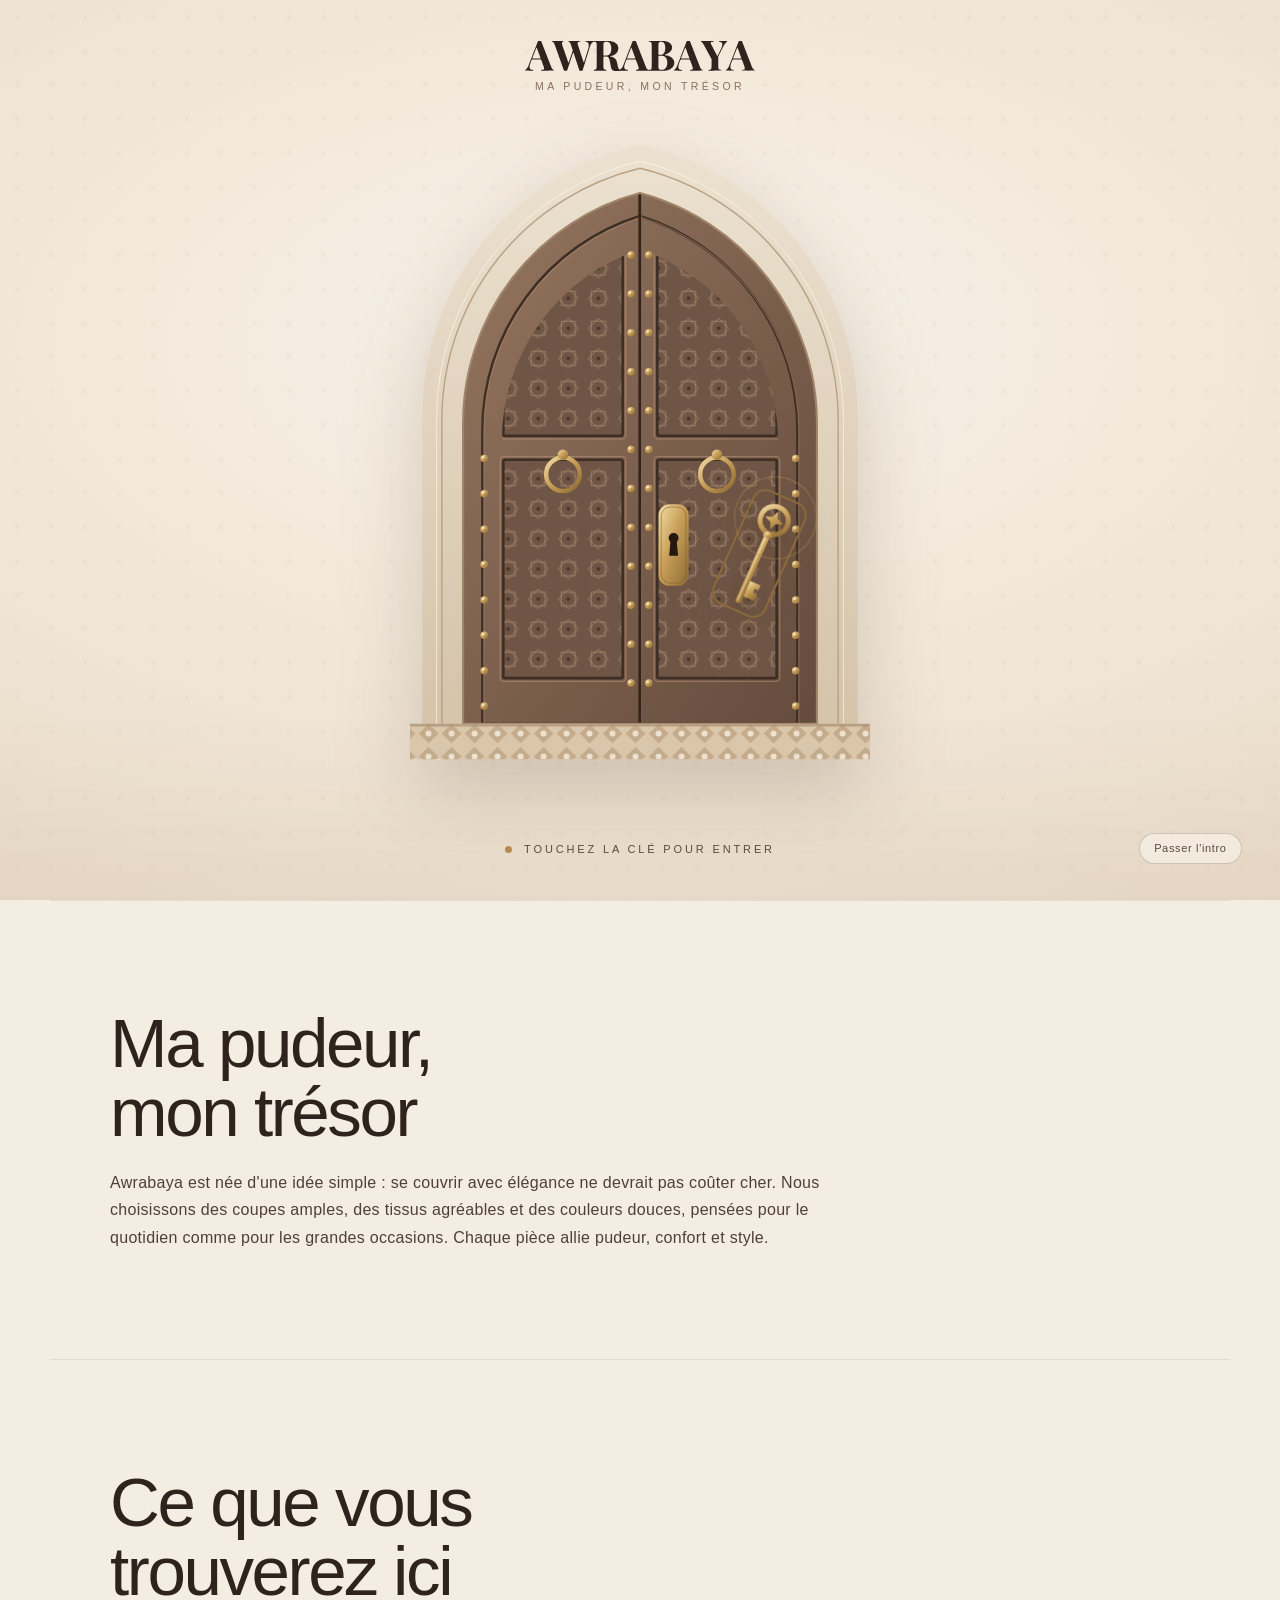
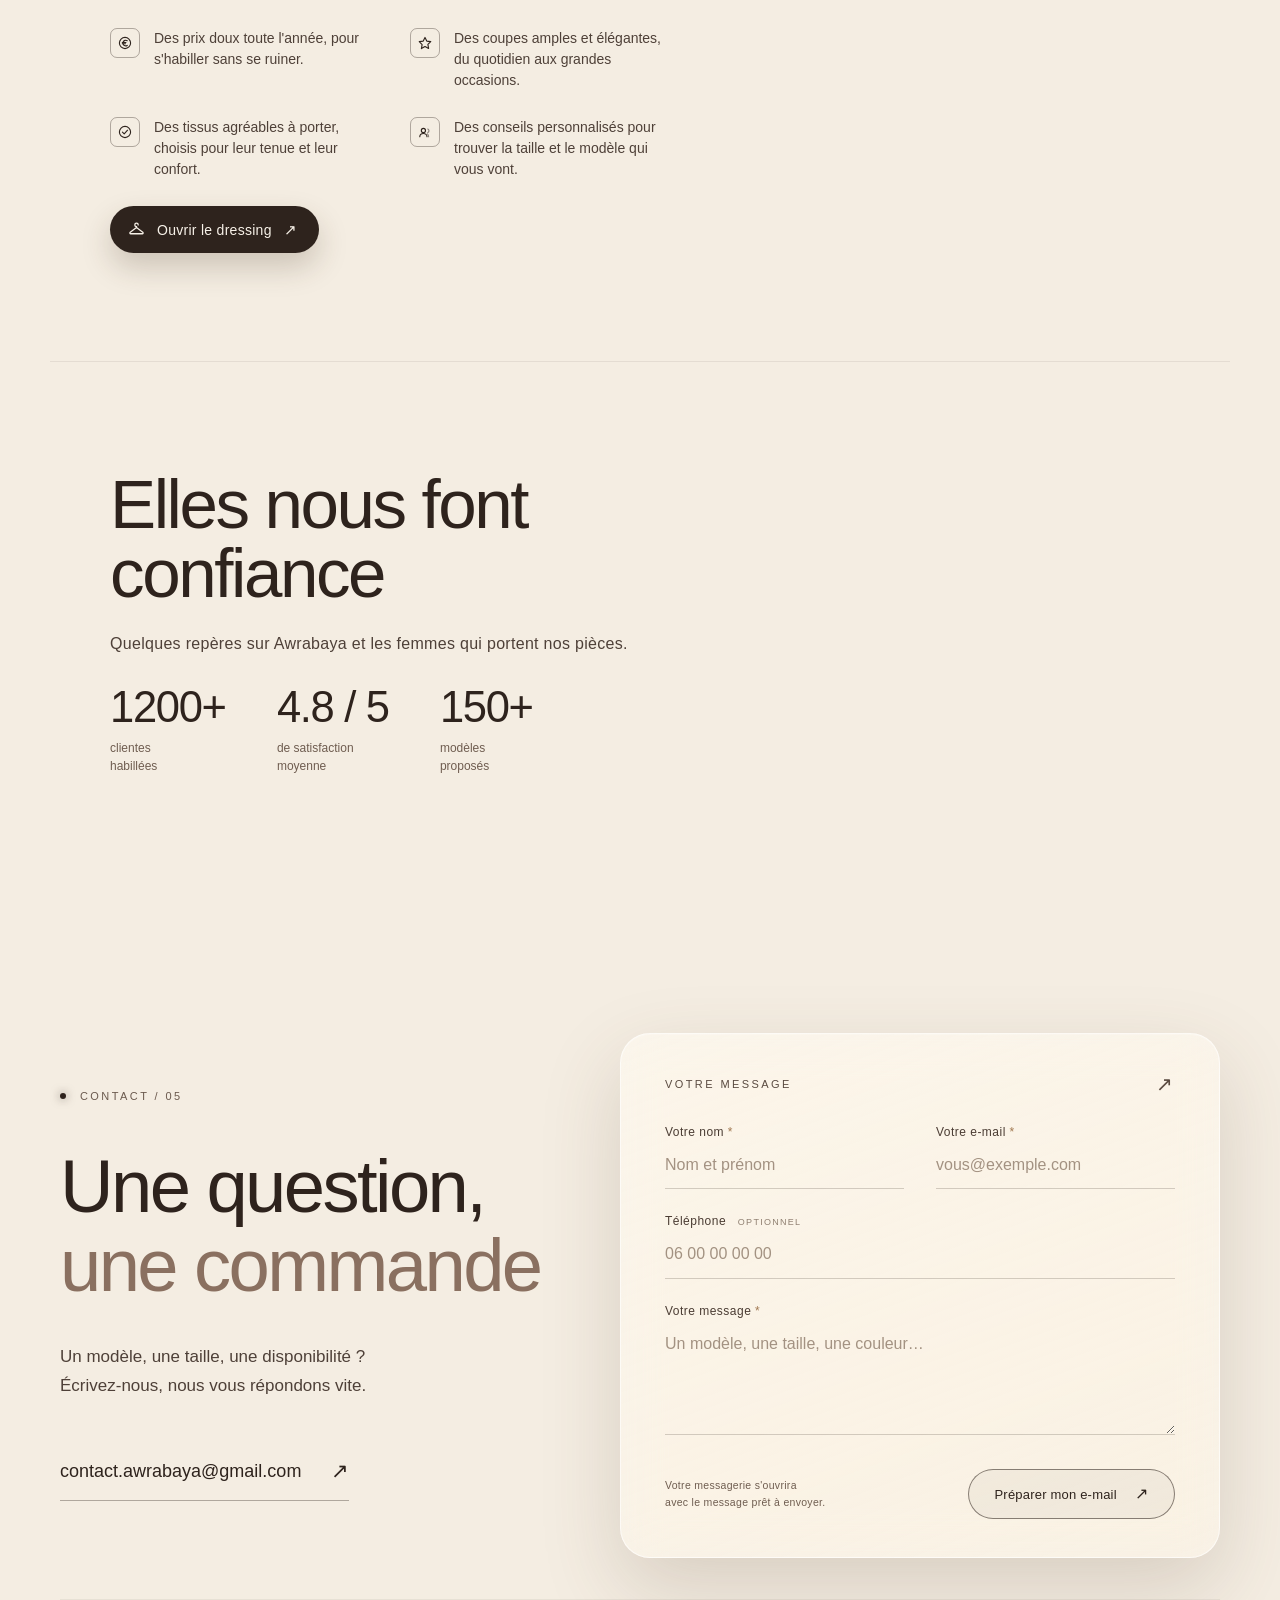
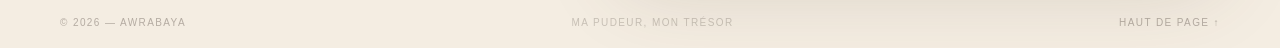
==== commit 349c9598: "Afficher les textes même quand la 3D ne démarre pas Sur un appareil où le moteur WebGL ne se lance p" ====
--- a/index.html
+++ b/index.html
@@ -6,7 +6,7 @@
 <title>Awrabaya — Mode pudique à petits prix</title>
 <meta name="description" content="Awrabaya habille les femmes de vêtements mastour élégants et confortables, à petits prix.">
 <link rel="stylesheet" href="./css/styles.css?v=20261010">
-<link rel="stylesheet" href="./css/awrabaya.css?v=20261011">
+<link rel="stylesheet" href="./css/awrabaya.css?v=20261012">
 <script type="importmap">
 {
   "imports": {
@@ -60,6 +60,8 @@
   setTimeout(finish, 17000);
 })();
 </script>
+<script type="text/plain" data-shape="./assets/shapes/shape.svg"><svg role="img" viewBox="0 0 1000 1000" xmlns="http://www.w3.org/2000/svg"><path fill-rule="evenodd" d="M318.6 880.0 L315.0 879.8 L311.4 879.2 L307.9 878.3 L304.5 877.0 L301.3 875.4 L298.3 873.4 L295.5 871.1 L292.9 868.6 L290.6 865.8 L288.7 862.7 L287.0 859.5 L285.7 856.1 L284.8 852.6 L284.2 849.1 L284.0 845.4 L284.0 439.5 L284.0 439.4 L284.1 433.6 L284.2 427.8 L284.2 427.7 L284.5 421.9 L284.8 416.1 L285.3 410.3 L285.3 410.2 L285.8 404.4 L286.5 398.6 L287.2 392.8 L288.1 387.0 L289.0 381.3 L289.0 381.2 L290.0 375.5 L291.2 369.8 L291.2 369.7 L292.4 364.1 L292.4 364.0 L293.7 358.4 L293.7 358.3 L295.2 352.7 L296.7 347.0 L298.3 341.4 L300.0 335.8 L301.8 330.3 L301.8 330.2 L303.7 324.7 L305.7 319.2 L307.8 313.8 L307.8 313.7 L310.0 308.3 L312.2 303.0 L312.2 302.9 L312.3 302.9 L314.6 297.6 L317.1 292.3 L319.6 287.0 L322.2 281.8 L325.0 276.6 L327.8 271.5 L330.7 266.4 L333.6 261.4 L333.7 261.4 L336.7 256.4 L339.9 251.5 L343.1 246.6 L346.4 241.8 L349.8 237.0 L353.3 232.3 L356.8 227.7 L356.9 227.7 L360.5 223.1 L364.2 218.6 L368.0 214.1 L371.8 209.7 L375.8 205.4 L379.8 201.1 L383.9 197.0 L383.9 196.9 L388.0 192.8 L392.2 188.8 L392.3 188.8 L396.5 184.8 L400.9 180.9 L405.3 177.1 L409.8 173.3 L414.3 169.7 L414.4 169.6 L418.9 166.1 L419.0 166.1 L419.0 166.0 L423.6 162.5 L428.3 159.1 L428.4 159.1 L433.1 155.7 L433.2 155.7 L438.0 152.5 L442.9 149.3 L447.8 146.2 L447.9 146.2 L447.9 146.1 L452.8 143.1 L452.9 143.1 L457.9 140.2 L463.0 137.3 L468.2 134.6 L473.4 131.9 L478.6 129.3 L483.9 126.8 L489.2 124.4 L494.6 122.1 L499.3 120.1 L499.8 120.0 L500.2 120.0 L500.7 120.1 L505.4 122.1 L510.8 124.4 L516.1 126.8 L521.4 129.3 L526.6 131.9 L531.8 134.6 L537.0 137.3 L542.1 140.2 L547.1 143.1 L547.2 143.1 L552.1 146.1 L552.1 146.2 L552.2 146.2 L557.1 149.3 L562.0 152.5 L566.8 155.7 L566.9 155.7 L571.6 159.1 L571.7 159.1 L576.4 162.5 L581.0 166.0 L581.0 166.1 L581.1 166.1 L585.6 169.6 L585.7 169.7 L590.2 173.3 L594.7 177.1 L599.1 180.9 L603.5 184.8 L607.7 188.8 L607.8 188.8 L612.0 192.8 L616.1 196.9 L616.1 197.0 L620.2 201.1 L624.2 205.4 L628.2 209.7 L632.0 214.1 L635.8 218.6 L639.5 223.1 L643.1 227.7 L643.2 227.7 L646.7 232.3 L650.2 237.0 L653.6 241.8 L656.9 246.6 L660.1 251.5 L663.3 256.4 L666.3 261.4 L666.4 261.4 L669.3 266.4 L672.2 271.5 L675.0 276.6 L677.8 281.8 L680.4 287.0 L682.9 292.3 L685.4 297.6 L687.7 302.9 L687.8 302.9 L687.8 303.0 L690.0 308.3 L692.2 313.7 L692.2 313.8 L694.3 319.2 L696.3 324.7 L698.2 330.2 L698.2 330.3 L700.0 335.8 L701.7 341.4 L703.3 347.0 L704.8 352.7 L706.3 358.3 L706.3 358.4 L707.6 364.0 L707.6 364.1 L708.8 369.7 L708.8 369.8 L710.0 375.5 L711.0 381.2 L711.0 381.3 L711.9 387.0 L712.8 392.8 L713.5 398.6 L714.2 404.4 L714.7 410.2 L714.7 410.3 L715.2 416.1 L715.5 421.9 L715.8 427.7 L715.8 427.8 L715.9 433.6 L716.0 439.4 L716.0 439.5 L716.0 845.4 L715.8 849.1 L715.2 852.6 L714.3 856.1 L713.0 859.5 L711.3 862.7 L709.4 865.8 L707.1 868.6 L704.5 871.1 L701.7 873.4 L698.7 875.4 L695.5 877.0 L692.1 878.3 L688.6 879.2 L685.0 879.8 L681.4 880.0 Z M619.0 817.8 L622.8 817.2 L626.1 815.5 L628.8 812.8 L630.5 809.4 L631.1 805.7 L631.1 563.1 L631.1 563.0 L631.2 562.9 L631.2 562.7 L633.4 557.6 L633.4 557.5 L633.5 557.5 L635.6 552.2 L635.6 552.1 L635.7 552.1 L637.7 546.7 L639.7 541.2 L641.5 535.7 L641.5 535.6 L643.2 530.1 L644.8 524.5 L644.8 524.4 L646.3 518.8 L647.6 513.1 L648.8 507.4 L649.8 501.7 L649.9 501.7 L650.8 495.9 L651.6 490.1 L652.3 484.3 L652.8 478.5 L653.3 472.7 L653.6 466.9 L653.7 461.1 L653.7 461.0 L653.8 455.2 L653.7 449.4 L653.4 443.6 L653.4 443.5 L653.1 437.7 L652.6 431.9 L652.0 426.1 L651.9 426.1 L651.2 420.3 L650.3 414.6 L650.3 414.5 L649.3 408.8 L648.2 403.1 L646.9 397.4 L645.5 391.7 L644.0 386.1 L642.3 380.5 L640.6 374.9 L638.7 369.4 L636.7 363.9 L634.5 358.5 L632.3 353.1 L632.2 353.1 L629.9 347.8 L627.4 342.5 L624.8 337.3 L624.7 337.3 L622.0 332.2 L622.0 332.1 L619.2 327.1 L619.2 327.0 L616.2 322.0 L613.1 317.1 L609.9 312.2 L606.7 307.4 L606.6 307.4 L606.6 307.3 L603.3 302.6 L603.2 302.6 L599.7 298.0 L599.7 297.9 L596.1 293.4 L592.4 288.9 L588.6 284.5 L588.6 284.4 L584.7 280.1 L580.7 275.9 L576.6 271.7 L572.4 267.7 L572.4 267.6 L568.1 263.7 L563.8 259.8 L563.7 259.8 L559.3 256.1 L559.3 256.0 L554.8 252.4 L554.7 252.4 L550.1 248.8 L545.4 245.4 L540.7 242.0 L540.6 242.0 L535.8 238.8 L530.9 235.6 L525.9 232.6 L520.8 229.7 L515.7 226.9 L510.5 224.2 L505.3 221.6 L500.4 219.4 L500.1 219.3 L499.9 219.3 L499.6 219.4 L494.7 221.6 L489.5 224.2 L484.3 226.9 L479.2 229.7 L474.1 232.6 L469.1 235.6 L464.2 238.8 L459.4 242.0 L459.3 242.0 L454.6 245.4 L449.9 248.8 L445.3 252.4 L445.2 252.4 L440.7 256.0 L440.7 256.1 L436.3 259.8 L436.2 259.8 L431.9 263.7 L427.6 267.6 L427.6 267.7 L423.4 271.7 L419.3 275.9 L415.3 280.1 L411.4 284.4 L411.4 284.5 L407.6 288.9 L403.9 293.4 L400.3 297.9 L400.3 298.0 L396.8 302.6 L396.7 302.6 L393.4 307.3 L393.4 307.4 L393.3 307.4 L390.1 312.2 L386.9 317.1 L383.8 322.0 L380.8 327.0 L380.8 327.1 L378.0 332.1 L378.0 332.2 L375.3 337.3 L375.2 337.3 L372.6 342.5 L370.1 347.8 L367.8 353.1 L367.7 353.1 L365.5 358.5 L363.3 363.9 L361.3 369.4 L359.4 374.9 L357.7 380.5 L356.0 386.1 L354.5 391.7 L353.1 397.4 L351.8 403.1 L350.7 408.8 L349.7 414.5 L349.7 414.6 L348.8 420.3 L348.1 426.1 L348.0 426.1 L347.4 431.9 L346.9 437.7 L346.6 443.5 L346.6 443.6 L346.3 449.4 L346.2 455.2 L346.3 461.0 L346.3 461.1 L346.4 466.9 L346.7 472.7 L347.2 478.5 L347.7 484.3 L348.4 490.1 L349.2 495.9 L350.1 501.7 L350.2 501.7 L351.2 507.4 L352.4 513.1 L353.7 518.8 L355.2 524.4 L355.2 524.5 L356.8 530.1 L358.5 535.6 L358.5 535.7 L360.3 541.2 L362.3 546.7 L364.3 552.1 L364.4 552.1 L364.4 552.2 L366.5 557.5 L366.6 557.5 L366.6 557.6 L368.8 562.7 L368.8 562.9 L368.9 563.0 L368.9 563.1 L368.9 805.7 L369.5 809.4 L371.2 812.8 L373.9 815.5 L377.2 817.2 L381.0 817.8 Z"/></svg></script>
+<script src="./js/fallback.js?v=20261012"></script>
 <div class="intro" id="intro" role="dialog" aria-label="Entrée de la boutique Awrabaya"></div>
 <div class="cursor-inner"></div>
 <div class="cursor-outer"><span class="cursor-ticks"><span></span><span></span><span></span><span></span></span></div>
@@ -159,10 +161,10 @@
 </div>
 <canvas id="webgl"></canvas>
 <div class="dressing" id="dressing" role="dialog" aria-modal="true" aria-labelledby="dr-title" aria-hidden="true" hidden></div>
-<script src="./js/garments.js?v=20261011"></script>
-<script src="./js/intro.js?v=20261011"></script>
-<script src="./js/catalogue.js?v=20261011"></script>
-<script src="./js/dressing.js?v=20261011"></script>
-<script type="module" src="./js/app.js?v=20261010"></script>
+<script src="./js/garments.js?v=20261012"></script>
+<script src="./js/intro.js?v=20261012"></script>
+<script src="./js/catalogue.js?v=20261012"></script>
+<script src="./js/dressing.js?v=20261012"></script>
+<script type="module" src="./js/app.js?v=20261012"></script>
 </body>
 </html>
--- a/css/awrabaya.css
+++ b/css/awrabaya.css
@@ -367,3 +367,45 @@
 @media (prefers-reduced-motion: reduce) {
     .intro *, .dressing * { transition-duration: 0.01s !important; animation: none !important; }
 }
+
+/* =============================================================== classic page
+   Used only when the 3D stage cannot start on a device (see js/fallback.js): the
+   chapters become ordinary sections that scroll, and the arch is drawn flat. */
+html.static-site { scroll-behavior: smooth; }
+html.static-site:not(.intro-open):not(.dressing-open), html.static-site:not(.intro-open):not(.dressing-open) body { overflow: auto; }
+html.static-site * { cursor: auto !important; }
+html.static-site a, html.static-site button { cursor: pointer !important; }
+html.static-site #webgl, html.static-site .scroll-stage, html.static-site .story-progress,
+html.static-site .header-progress, html.static-site .grid-horizontal-line,
+html.static-site .cursor-inner, html.static-site .cursor-outer, html.static-site .cursor-label,
+html.static-site .header-counter { display: none !important; }
+html.static-site .cinematic-container {
+    position: relative; height: auto; display: block; padding: 0; pointer-events: auto; z-index: 2;
+}
+html.static-site .main-header {
+    position: sticky; top: 0; padding: 0 60px; z-index: 50;
+    background: rgba(244, 237, 226, 0.88); -webkit-backdrop-filter: blur(12px); backdrop-filter: blur(12px);
+    border-bottom: 1px solid rgba(46, 35, 29, 0.08);
+}
+html.static-site .slide {
+    position: relative !important; left: auto !important; right: auto !important; top: auto !important; bottom: auto !important;
+    width: auto !important; max-width: 1180px !important; margin: 0 auto; padding: 12vh 60px; pointer-events: auto;
+    scroll-margin-top: 70px;
+}
+html.static-site .slide + .slide { border-top: 1px solid rgba(46, 35, 29, 0.08); }
+html.static-site #slide-1 { min-height: calc(100vh - 70px); display: flex; flex-direction: column; justify-content: center; padding-right: 46%; }
+html.static-site #slide-1 .slide-title, html.static-site #slide-1 .col-1, html.static-site #slide-1 .slide-cta { margin-left: 0; }
+html.static-site #slide-1 .col-1 { width: auto; max-width: 36em; }
+html.static-site #slide-2 .slide-desc, html.static-site #slide-4 .slide-desc { max-width: 46em; }
+html.static-site .static-arch {
+    position: absolute; right: 60px; top: 50%; transform: translateY(-50%);
+    width: min(34vw, 430px); filter: drop-shadow(0 30px 40px rgba(110, 82, 58, 0.22));
+}
+html.static-site .static-arch svg { display: block; width: 100%; height: auto; }
+html.static-site .contact { min-height: auto; }
+@media (max-width: 900px), (max-aspect-ratio: 4/5) {
+    html.static-site .main-header { padding: 0 20px; }
+    html.static-site .slide { padding: 9vh 22px; }
+    html.static-site #slide-1 { min-height: auto; padding-right: 22px; }
+    html.static-site .static-arch { position: relative; right: auto; top: auto; transform: none; width: min(62vw, 300px); margin: 36px auto 0; }
+}
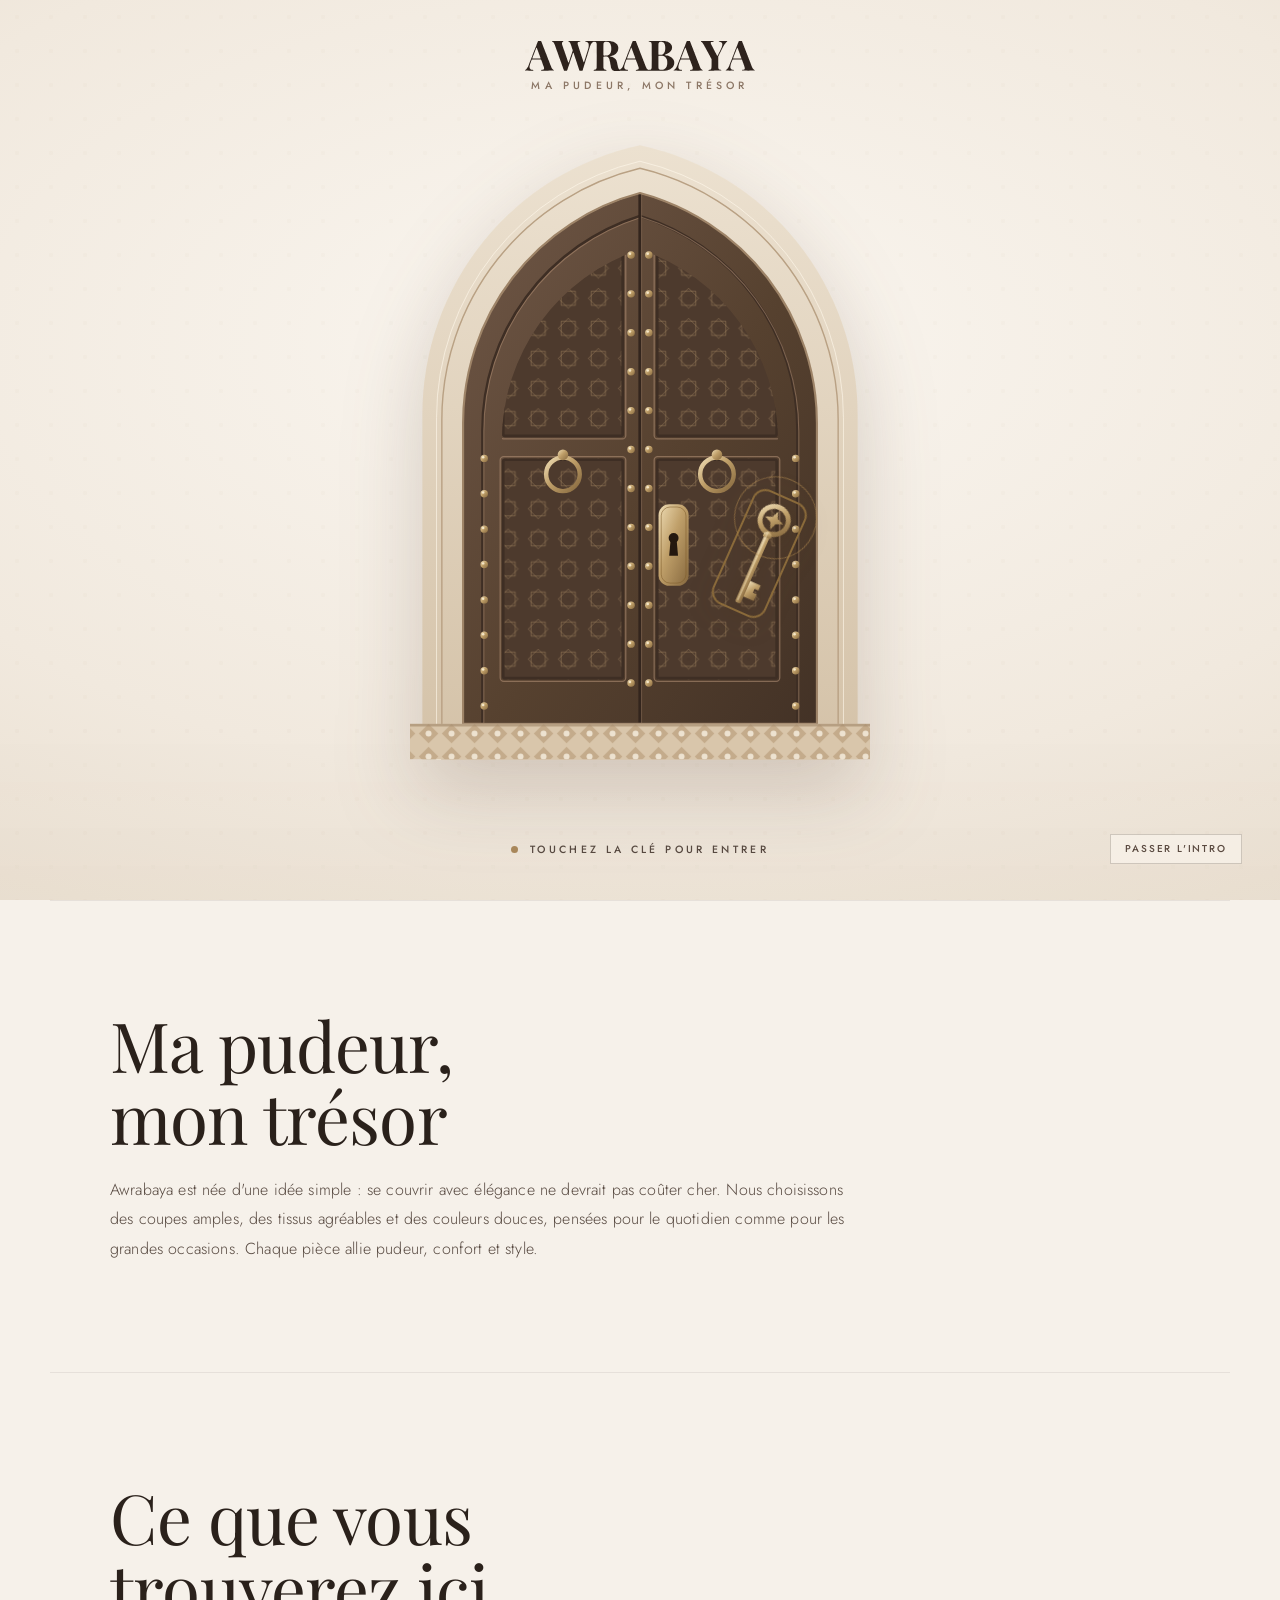
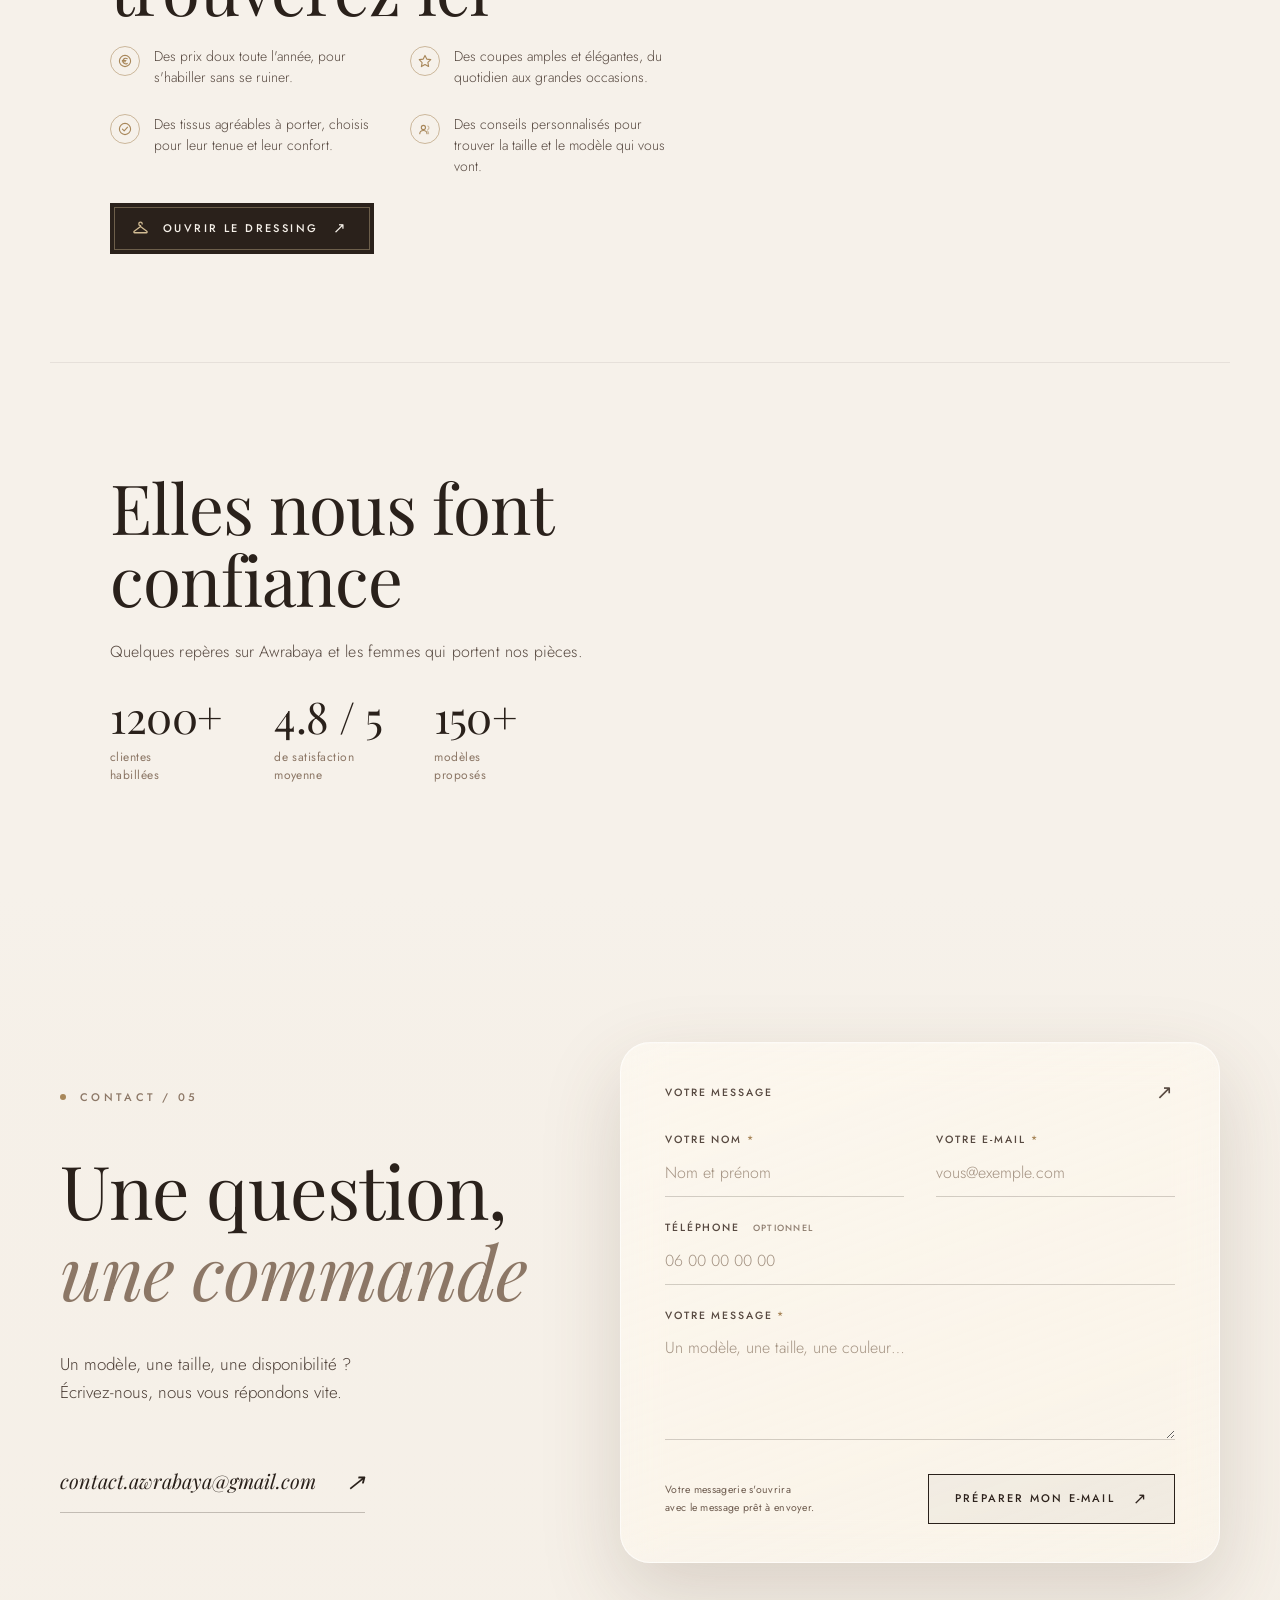
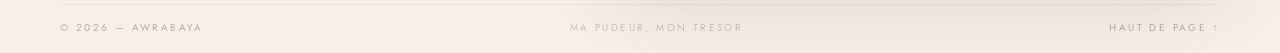
==== commit 49473a1b: "Rendu haut de gamme : étoile de cristal, typographie couture, palette resserrée - Objet 3D : étoile " ====
--- a/index.html
+++ b/index.html
@@ -5,8 +5,8 @@
 <meta name="viewport" content="width=device-width, initial-scale=1.0">
 <title>Awrabaya — Mode pudique à petits prix</title>
 <meta name="description" content="Awrabaya habille les femmes de vêtements mastour élégants et confortables, à petits prix.">
-<link rel="stylesheet" href="./css/styles.css?v=20261010">
-<link rel="stylesheet" href="./css/awrabaya.css?v=20261012">
+<link rel="stylesheet" href="./css/styles.css?v=20261013">
+<link rel="stylesheet" href="./css/awrabaya.css?v=20261013">
 <script type="importmap">
 {
   "imports": {
@@ -60,8 +60,8 @@
   setTimeout(finish, 17000);
 })();
 </script>
-<script type="text/plain" data-shape="./assets/shapes/shape.svg"><svg role="img" viewBox="0 0 1000 1000" xmlns="http://www.w3.org/2000/svg"><path fill-rule="evenodd" d="M318.6 880.0 L315.0 879.8 L311.4 879.2 L307.9 878.3 L304.5 877.0 L301.3 875.4 L298.3 873.4 L295.5 871.1 L292.9 868.6 L290.6 865.8 L288.7 862.7 L287.0 859.5 L285.7 856.1 L284.8 852.6 L284.2 849.1 L284.0 845.4 L284.0 439.5 L284.0 439.4 L284.1 433.6 L284.2 427.8 L284.2 427.7 L284.5 421.9 L284.8 416.1 L285.3 410.3 L285.3 410.2 L285.8 404.4 L286.5 398.6 L287.2 392.8 L288.1 387.0 L289.0 381.3 L289.0 381.2 L290.0 375.5 L291.2 369.8 L291.2 369.7 L292.4 364.1 L292.4 364.0 L293.7 358.4 L293.7 358.3 L295.2 352.7 L296.7 347.0 L298.3 341.4 L300.0 335.8 L301.8 330.3 L301.8 330.2 L303.7 324.7 L305.7 319.2 L307.8 313.8 L307.8 313.7 L310.0 308.3 L312.2 303.0 L312.2 302.9 L312.3 302.9 L314.6 297.6 L317.1 292.3 L319.6 287.0 L322.2 281.8 L325.0 276.6 L327.8 271.5 L330.7 266.4 L333.6 261.4 L333.7 261.4 L336.7 256.4 L339.9 251.5 L343.1 246.6 L346.4 241.8 L349.8 237.0 L353.3 232.3 L356.8 227.7 L356.9 227.7 L360.5 223.1 L364.2 218.6 L368.0 214.1 L371.8 209.7 L375.8 205.4 L379.8 201.1 L383.9 197.0 L383.9 196.9 L388.0 192.8 L392.2 188.8 L392.3 188.8 L396.5 184.8 L400.9 180.9 L405.3 177.1 L409.8 173.3 L414.3 169.7 L414.4 169.6 L418.9 166.1 L419.0 166.1 L419.0 166.0 L423.6 162.5 L428.3 159.1 L428.4 159.1 L433.1 155.7 L433.2 155.7 L438.0 152.5 L442.9 149.3 L447.8 146.2 L447.9 146.2 L447.9 146.1 L452.8 143.1 L452.9 143.1 L457.9 140.2 L463.0 137.3 L468.2 134.6 L473.4 131.9 L478.6 129.3 L483.9 126.8 L489.2 124.4 L494.6 122.1 L499.3 120.1 L499.8 120.0 L500.2 120.0 L500.7 120.1 L505.4 122.1 L510.8 124.4 L516.1 126.8 L521.4 129.3 L526.6 131.9 L531.8 134.6 L537.0 137.3 L542.1 140.2 L547.1 143.1 L547.2 143.1 L552.1 146.1 L552.1 146.2 L552.2 146.2 L557.1 149.3 L562.0 152.5 L566.8 155.7 L566.9 155.7 L571.6 159.1 L571.7 159.1 L576.4 162.5 L581.0 166.0 L581.0 166.1 L581.1 166.1 L585.6 169.6 L585.7 169.7 L590.2 173.3 L594.7 177.1 L599.1 180.9 L603.5 184.8 L607.7 188.8 L607.8 188.8 L612.0 192.8 L616.1 196.9 L616.1 197.0 L620.2 201.1 L624.2 205.4 L628.2 209.7 L632.0 214.1 L635.8 218.6 L639.5 223.1 L643.1 227.7 L643.2 227.7 L646.7 232.3 L650.2 237.0 L653.6 241.8 L656.9 246.6 L660.1 251.5 L663.3 256.4 L666.3 261.4 L666.4 261.4 L669.3 266.4 L672.2 271.5 L675.0 276.6 L677.8 281.8 L680.4 287.0 L682.9 292.3 L685.4 297.6 L687.7 302.9 L687.8 302.9 L687.8 303.0 L690.0 308.3 L692.2 313.7 L692.2 313.8 L694.3 319.2 L696.3 324.7 L698.2 330.2 L698.2 330.3 L700.0 335.8 L701.7 341.4 L703.3 347.0 L704.8 352.7 L706.3 358.3 L706.3 358.4 L707.6 364.0 L707.6 364.1 L708.8 369.7 L708.8 369.8 L710.0 375.5 L711.0 381.2 L711.0 381.3 L711.9 387.0 L712.8 392.8 L713.5 398.6 L714.2 404.4 L714.7 410.2 L714.7 410.3 L715.2 416.1 L715.5 421.9 L715.8 427.7 L715.8 427.8 L715.9 433.6 L716.0 439.4 L716.0 439.5 L716.0 845.4 L715.8 849.1 L715.2 852.6 L714.3 856.1 L713.0 859.5 L711.3 862.7 L709.4 865.8 L707.1 868.6 L704.5 871.1 L701.7 873.4 L698.7 875.4 L695.5 877.0 L692.1 878.3 L688.6 879.2 L685.0 879.8 L681.4 880.0 Z M619.0 817.8 L622.8 817.2 L626.1 815.5 L628.8 812.8 L630.5 809.4 L631.1 805.7 L631.1 563.1 L631.1 563.0 L631.2 562.9 L631.2 562.7 L633.4 557.6 L633.4 557.5 L633.5 557.5 L635.6 552.2 L635.6 552.1 L635.7 552.1 L637.7 546.7 L639.7 541.2 L641.5 535.7 L641.5 535.6 L643.2 530.1 L644.8 524.5 L644.8 524.4 L646.3 518.8 L647.6 513.1 L648.8 507.4 L649.8 501.7 L649.9 501.7 L650.8 495.9 L651.6 490.1 L652.3 484.3 L652.8 478.5 L653.3 472.7 L653.6 466.9 L653.7 461.1 L653.7 461.0 L653.8 455.2 L653.7 449.4 L653.4 443.6 L653.4 443.5 L653.1 437.7 L652.6 431.9 L652.0 426.1 L651.9 426.1 L651.2 420.3 L650.3 414.6 L650.3 414.5 L649.3 408.8 L648.2 403.1 L646.9 397.4 L645.5 391.7 L644.0 386.1 L642.3 380.5 L640.6 374.9 L638.7 369.4 L636.7 363.9 L634.5 358.5 L632.3 353.1 L632.2 353.1 L629.9 347.8 L627.4 342.5 L624.8 337.3 L624.7 337.3 L622.0 332.2 L622.0 332.1 L619.2 327.1 L619.2 327.0 L616.2 322.0 L613.1 317.1 L609.9 312.2 L606.7 307.4 L606.6 307.4 L606.6 307.3 L603.3 302.6 L603.2 302.6 L599.7 298.0 L599.7 297.9 L596.1 293.4 L592.4 288.9 L588.6 284.5 L588.6 284.4 L584.7 280.1 L580.7 275.9 L576.6 271.7 L572.4 267.7 L572.4 267.6 L568.1 263.7 L563.8 259.8 L563.7 259.8 L559.3 256.1 L559.3 256.0 L554.8 252.4 L554.7 252.4 L550.1 248.8 L545.4 245.4 L540.7 242.0 L540.6 242.0 L535.8 238.8 L530.9 235.6 L525.9 232.6 L520.8 229.7 L515.7 226.9 L510.5 224.2 L505.3 221.6 L500.4 219.4 L500.1 219.3 L499.9 219.3 L499.6 219.4 L494.7 221.6 L489.5 224.2 L484.3 226.9 L479.2 229.7 L474.1 232.6 L469.1 235.6 L464.2 238.8 L459.4 242.0 L459.3 242.0 L454.6 245.4 L449.9 248.8 L445.3 252.4 L445.2 252.4 L440.7 256.0 L440.7 256.1 L436.3 259.8 L436.2 259.8 L431.9 263.7 L427.6 267.6 L427.6 267.7 L423.4 271.7 L419.3 275.9 L415.3 280.1 L411.4 284.4 L411.4 284.5 L407.6 288.9 L403.9 293.4 L400.3 297.9 L400.3 298.0 L396.8 302.6 L396.7 302.6 L393.4 307.3 L393.4 307.4 L393.3 307.4 L390.1 312.2 L386.9 317.1 L383.8 322.0 L380.8 327.0 L380.8 327.1 L378.0 332.1 L378.0 332.2 L375.3 337.3 L375.2 337.3 L372.6 342.5 L370.1 347.8 L367.8 353.1 L367.7 353.1 L365.5 358.5 L363.3 363.9 L361.3 369.4 L359.4 374.9 L357.7 380.5 L356.0 386.1 L354.5 391.7 L353.1 397.4 L351.8 403.1 L350.7 408.8 L349.7 414.5 L349.7 414.6 L348.8 420.3 L348.1 426.1 L348.0 426.1 L347.4 431.9 L346.9 437.7 L346.6 443.5 L346.6 443.6 L346.3 449.4 L346.2 455.2 L346.3 461.0 L346.3 461.1 L346.4 466.9 L346.7 472.7 L347.2 478.5 L347.7 484.3 L348.4 490.1 L349.2 495.9 L350.1 501.7 L350.2 501.7 L351.2 507.4 L352.4 513.1 L353.7 518.8 L355.2 524.4 L355.2 524.5 L356.8 530.1 L358.5 535.6 L358.5 535.7 L360.3 541.2 L362.3 546.7 L364.3 552.1 L364.4 552.1 L364.4 552.2 L366.5 557.5 L366.6 557.5 L366.6 557.6 L368.8 562.7 L368.8 562.9 L368.9 563.0 L368.9 563.1 L368.9 805.7 L369.5 809.4 L371.2 812.8 L373.9 815.5 L377.2 817.2 L381.0 817.8 Z"/></svg></script>
-<script src="./js/fallback.js?v=20261012"></script>
+<script type="text/plain" data-shape="./assets/shapes/shape.svg"><svg role="img" viewBox="0 0 1000 1000" xmlns="http://www.w3.org/2000/svg"><path fill-rule="evenodd" d="M478.1 132.4 L480.7 128.9 L483.8 125.8 L487.4 123.3 L491.4 121.5 L495.6 120.4 L500.0 120.0 L504.4 120.4 L508.6 121.5 L512.6 123.3 L516.2 125.8 L519.3 128.9 L521.9 132.4 L592.5 250.2 L595.2 253.6 L598.6 256.2 L602.6 257.9 L606.9 258.5 L611.2 258.0 L744.4 224.6 L748.8 223.9 L753.2 223.9 L757.5 224.7 L761.6 226.3 L765.3 228.5 L768.7 231.3 L771.5 234.7 L773.7 238.4 L775.3 242.5 L776.1 246.8 L776.1 251.2 L775.4 255.6 L742.0 388.8 L741.5 393.1 L742.1 397.4 L743.8 401.4 L746.4 404.8 L749.8 407.5 L867.6 478.1 L871.1 480.7 L874.2 483.8 L876.7 487.4 L878.5 491.4 L879.6 495.6 L880.0 500.0 L879.6 504.4 L878.5 508.6 L876.7 512.6 L874.2 516.2 L871.1 519.3 L867.6 521.9 L749.8 592.5 L746.4 595.2 L743.8 598.6 L742.1 602.6 L741.5 606.9 L742.0 611.2 L775.4 744.4 L776.1 748.8 L776.1 753.2 L775.3 757.5 L773.7 761.6 L771.5 765.3 L768.7 768.7 L765.3 771.5 L761.6 773.7 L757.5 775.3 L753.2 776.1 L748.8 776.1 L744.4 775.4 L611.2 742.0 L606.9 741.5 L602.6 742.1 L598.6 743.8 L595.2 746.4 L592.5 749.8 L521.9 867.6 L519.3 871.1 L516.2 874.2 L512.6 876.7 L508.6 878.5 L504.4 879.6 L500.0 880.0 L495.6 879.6 L491.4 878.5 L487.4 876.7 L483.8 874.2 L480.7 871.1 L478.1 867.6 L407.5 749.8 L404.8 746.4 L401.4 743.8 L397.4 742.1 L393.1 741.5 L388.8 742.0 L255.6 775.4 L251.2 776.1 L246.8 776.1 L242.5 775.3 L238.4 773.7 L234.7 771.5 L231.3 768.7 L228.5 765.3 L226.3 761.6 L224.7 757.5 L223.9 753.2 L223.9 748.8 L224.6 744.4 L258.0 611.2 L258.5 606.9 L257.9 602.6 L256.2 598.6 L253.6 595.2 L250.2 592.5 L132.4 521.9 L128.9 519.3 L125.8 516.2 L123.3 512.6 L121.5 508.6 L120.4 504.4 L120.0 500.0 L120.4 495.6 L121.5 491.4 L123.3 487.4 L125.8 483.8 L128.9 480.7 L132.4 478.1 L250.2 407.5 L253.6 404.8 L256.2 401.4 L257.9 397.4 L258.5 393.1 L258.0 388.8 L224.6 255.6 L223.9 251.2 L223.9 246.8 L224.7 242.5 L226.3 238.4 L228.5 234.7 L231.3 231.3 L234.7 228.5 L238.4 226.3 L242.5 224.7 L246.8 223.9 L251.2 223.9 L255.6 224.6 L388.8 258.0 L393.1 258.5 L397.4 257.9 L401.4 256.2 L404.8 253.6 L407.5 250.2 Z M596.9 494.9 L596.5 489.9 L595.8 484.8 L594.9 479.8 L593.7 474.9 L592.2 470.0 L590.5 465.2 L588.6 460.5 L586.4 456.0 L584.0 451.5 L581.3 447.2 L578.5 443.0 L575.4 439.0 L572.1 435.1 L568.6 431.4 L564.9 427.9 L561.0 424.6 L557.0 421.5 L552.8 418.7 L548.5 416.0 L544.0 413.6 L539.5 411.4 L534.8 409.5 L530.0 407.8 L525.1 406.3 L520.2 405.1 L515.2 404.2 L510.1 403.5 L505.1 403.1 L500.0 403.0 L494.9 403.1 L489.9 403.5 L484.8 404.2 L479.8 405.1 L474.9 406.3 L470.0 407.8 L465.2 409.5 L460.5 411.4 L456.0 413.6 L451.5 416.0 L447.2 418.7 L443.0 421.5 L439.0 424.6 L435.1 427.9 L431.4 431.4 L427.9 435.1 L424.6 439.0 L421.5 443.0 L418.7 447.2 L416.0 451.5 L413.6 456.0 L411.4 460.5 L409.5 465.2 L407.8 470.0 L406.3 474.9 L405.1 479.8 L404.2 484.8 L403.5 489.9 L403.1 494.9 L403.0 500.0 L403.1 505.1 L403.5 510.1 L404.2 515.2 L405.1 520.2 L406.3 525.1 L407.8 530.0 L409.5 534.8 L411.4 539.5 L413.6 544.0 L416.0 548.5 L418.7 552.8 L421.5 557.0 L424.6 561.0 L427.9 564.9 L431.4 568.6 L435.1 572.1 L439.0 575.4 L443.0 578.5 L447.2 581.3 L451.5 584.0 L456.0 586.4 L460.5 588.6 L465.2 590.5 L470.0 592.2 L474.9 593.7 L479.8 594.9 L484.8 595.8 L489.9 596.5 L494.9 596.9 L500.0 597.0 L505.1 596.9 L510.1 596.5 L515.2 595.8 L520.2 594.9 L525.1 593.7 L530.0 592.2 L534.8 590.5 L539.5 588.6 L544.0 586.4 L548.5 584.0 L552.8 581.3 L557.0 578.5 L561.0 575.4 L564.9 572.1 L568.6 568.6 L572.1 564.9 L575.4 561.0 L578.5 557.0 L581.3 552.8 L584.0 548.5 L586.4 544.0 L588.6 539.5 L590.5 534.8 L592.2 530.0 L593.7 525.1 L594.9 520.2 L595.8 515.2 L596.5 510.1 L596.9 505.1 L597.0 500.0 Z"/></svg></script>
+<script src="./js/fallback.js?v=20261013"></script>
 <div class="intro" id="intro" role="dialog" aria-label="Entrée de la boutique Awrabaya"></div>
 <div class="cursor-inner"></div>
 <div class="cursor-outer"><span class="cursor-ticks"><span></span><span></span><span></span><span></span></span></div>
@@ -161,10 +161,10 @@
 </div>
 <canvas id="webgl"></canvas>
 <div class="dressing" id="dressing" role="dialog" aria-modal="true" aria-labelledby="dr-title" aria-hidden="true" hidden></div>
-<script src="./js/garments.js?v=20261012"></script>
-<script src="./js/intro.js?v=20261012"></script>
-<script src="./js/catalogue.js?v=20261012"></script>
-<script src="./js/dressing.js?v=20261012"></script>
-<script type="module" src="./js/app.js?v=20261012"></script>
+<script src="./js/garments.js?v=20261013"></script>
+<script src="./js/intro.js?v=20261013"></script>
+<script src="./js/catalogue.js?v=20261013"></script>
+<script src="./js/dressing.js?v=20261013"></script>
+<script type="module" src="./js/app.js?v=20261013"></script>
 </body>
 </html>
--- a/css/styles.css
+++ b/css/styles.css
@@ -12,7 +12,7 @@
 }
 
 body {
-    font-family: 'Space Grotesk', sans-serif;
+    font-family: 'Jost', sans-serif;
     color: #2e231d;
     overflow-x: hidden;
     cursor: none;
@@ -56,7 +56,7 @@
 @keyframes cursor-spin { to { transform: rotate(360deg); } }
 .cursor-label {
     position: fixed; top: 0; left: 0; transform: translate(26px, 14px);
-    font: 500 9px/1 'Space Grotesk', sans-serif; letter-spacing: 2px; white-space: nowrap;
+    font: 500 9px/1 'Jost', sans-serif; letter-spacing: 2px; white-space: nowrap;
     color: rgba(255, 255, 255, 0.55);
     pointer-events: none; z-index: 9997; mix-blend-mode: difference; transition: opacity 0.3s;
 }
@@ -184,7 +184,7 @@
 #slide-4 .slide-desc { max-width: 44ch; }
 
 .slide-title {
-    font-family: 'Space Grotesk', sans-serif;
+    font-family: 'Jost', sans-serif;
     font-size: clamp(44px, 5.4vw, 80px);
     line-height: 1.0;
     font-weight: 400;
@@ -255,7 +255,7 @@
 }
 .contact-eyebrow {
     display: flex; align-items: center; gap: 14px; margin-bottom: 48px;
-    font: 500 11px/1 'Space Grotesk', sans-serif; letter-spacing: 0.22em; text-transform: uppercase; color: #6b5a4e;
+    font: 500 11px/1 'Jost', sans-serif; letter-spacing: 0.22em; text-transform: uppercase; color: #6b5a4e;
 }
 .eyebrow-dot { width: 6px; height: 6px; border-radius: 50%; background: #2e231d; box-shadow: 0 0 10px rgba(46, 35, 29, 0.6); }
 .contact-title {
@@ -311,20 +311,20 @@
 .contact-card > * { position: relative; z-index: 1; }
 .card-head {
     display: flex; justify-content: space-between; align-items: center; margin-bottom: 32px;
-    font: 500 11px/1 'Space Grotesk', sans-serif; letter-spacing: 0.22em; text-transform: uppercase; color: #5a4a40;
+    font: 500 11px/1 'Jost', sans-serif; letter-spacing: 0.22em; text-transform: uppercase; color: #5a4a40;
 }
 .card-head .arrow { font-size: 20px; }
 .field-grid { display: grid; grid-template-columns: 1fr 1fr; gap: 26px 32px; }
 .field { display: flex; flex-direction: column; gap: 10px; }
 .field-wide { grid-column: 1 / -1; }
-.field-label { font: 500 12px/1 'Space Grotesk', sans-serif; letter-spacing: 0.04em; color: #4a3c33; }
+.field-label { font: 500 12px/1 'Jost', sans-serif; letter-spacing: 0.04em; color: #4a3c33; }
 .field-label em { font-style: normal; color: #a07850; }
 .field-label small { font-size: 9px; letter-spacing: 0.14em; text-transform: uppercase; color: #8f7f71; margin-left: 8px; }
 .field input, .field textarea {
     width: 100%; background: transparent; border: 0; border-radius: 0;
     border-bottom: 1px solid rgba(46, 35, 29, 0.20);
     padding: 6px 0 12px; color: #2e231d; outline: none; -webkit-appearance: none; appearance: none;
-    font: 300 16px/1.4 'Space Grotesk', sans-serif; transition: border-color 0.3s;
+    font: 300 16px/1.4 'Jost', sans-serif; transition: border-color 0.3s;
     user-select: text; -webkit-user-select: text;
 }
 .field textarea { min-height: 104px; resize: vertical; }
@@ -336,7 +336,7 @@
 .pill-btn {
     display: inline-flex; align-items: center; gap: 18px; padding: 16px 26px; border-radius: 999px;
     border: 1px solid rgba(46, 35, 29, 0.55); background: rgba(46, 35, 29, 0.04); color: #2e231d;
-    font: 500 13px/1 'Space Grotesk', sans-serif; letter-spacing: 0.2px;
+    font: 500 13px/1 'Jost', sans-serif; letter-spacing: 0.2px;
     transition: background 0.3s, color 0.3s, transform 0.3s, border-color 0.3s;
 }
 .pill-btn .arrow { font-size: 16px; }
@@ -355,7 +355,7 @@
     position: absolute; left: 60px; right: 60px; bottom: 0;
     display: flex; justify-content: space-between; align-items: center; gap: 24px;
     padding: 18px 0 20px; border-top: 1px solid rgba(46, 35, 29, 0.06);
-    font: 400 10px/1 'Space Grotesk', sans-serif; letter-spacing: 0.14em; text-transform: uppercase;
+    font: 400 10px/1 'Jost', sans-serif; letter-spacing: 0.14em; text-transform: uppercase;
     color: rgba(46, 35, 29, 0.32);
     opacity: 0; transition: opacity 1s ease 0.6s;
 }
--- a/css/awrabaya.css
+++ b/css/awrabaya.css
@@ -31,7 +31,7 @@
 }
 .intro-brand { display: block; width: clamp(150px, 22vw, 230px); color: #2e231d; }
 .intro-brand svg { display: block; width: 100%; height: auto; }
-.intro-tagline { font: 500 10.5px/1 'Space Grotesk', sans-serif; letter-spacing: 0.32em; text-transform: uppercase; color: #8a7060; }
+.intro-tagline { font: 500 10.5px/1 'Jost', sans-serif; letter-spacing: 0.32em; text-transform: uppercase; color: #8a7060; }
 .intro.is-open .intro-head { opacity: 0; transform: translateY(-12px); }
 
 .intro-stage {
@@ -103,7 +103,7 @@
 .intro-hint {
     position: absolute; left: 0; right: 0; bottom: clamp(22px, 5vh, 46px);
     display: flex; justify-content: center; align-items: center; gap: 12px;
-    font: 500 11px/1 'Space Grotesk', sans-serif; letter-spacing: 0.26em; text-transform: uppercase; color: #5a4a40;
+    font: 500 11px/1 'Jost', sans-serif; letter-spacing: 0.26em; text-transform: uppercase; color: #5a4a40;
     pointer-events: none; transition: opacity 0.4s;
 }
 .intro-hint-dot { width: 7px; height: 7px; border-radius: 50%; background: #b48a4e; box-shadow: 0 0 0 0 rgba(180, 138, 78, 0.6); animation: intro-dot 1.8s infinite; }
@@ -112,14 +112,14 @@
 .intro-skip {
     position: absolute; right: clamp(16px, 3vw, 40px); bottom: clamp(16px, 4vh, 36px);
     padding: 9px 14px; border-radius: 999px; border: 1px solid rgba(46, 35, 29, 0.2); background: rgba(255, 252, 246, 0.5);
-    font: 500 11px/1 'Space Grotesk', sans-serif; letter-spacing: 0.06em; color: #5a4a40;
+    font: 500 11px/1 'Jost', sans-serif; letter-spacing: 0.06em; color: #5a4a40;
     transition: opacity 0.4s, background 0.3s;
 }
 .intro-skip:hover { background: rgba(255, 252, 246, 0.95); }
 .intro.is-open .intro-skip { opacity: 0; pointer-events: none; }
 .intro-wait {
     position: absolute; left: 0; right: 0; bottom: 18%; text-align: center; z-index: 2;
-    font: 500 11px/1 'Space Grotesk', sans-serif; letter-spacing: 0.2em; text-transform: uppercase; color: #6b5a4e;
+    font: 500 11px/1 'Jost', sans-serif; letter-spacing: 0.2em; text-transform: uppercase; color: #6b5a4e;
 }
 @media (max-width: 600px) {
     .intro-hint { bottom: 64px; letter-spacing: 0.2em; }
@@ -131,7 +131,7 @@
     display: inline-flex; align-items: center; gap: 9px;
     padding: 9px 16px 9px 13px; border-radius: 999px; border: 1px solid #2e231d;
     background: #2e231d; color: #f7f1e8; text-decoration: none;
-    font: 500 12px/1 'Space Grotesk', sans-serif; letter-spacing: 0.04em;
+    font: 500 12px/1 'Jost', sans-serif; letter-spacing: 0.04em;
     transition: background 0.3s, transform 0.3s;
 }
 .dressing-btn:hover { background: #4a382d; transform: translateY(-1px); }
@@ -142,7 +142,7 @@
     display: inline-flex; align-items: center; gap: 12px;
     padding: 15px 22px 15px 18px; border-radius: 999px;
     background: #2e231d; color: #f7f1e8; text-decoration: none;
-    font: 500 14px/1 'Space Grotesk', sans-serif; letter-spacing: 0.02em;
+    font: 500 14px/1 'Jost', sans-serif; letter-spacing: 0.02em;
     box-shadow: 0 14px 30px rgba(70, 48, 32, 0.22);
     transition: transform 0.35s cubic-bezier(0.16, 1, 0.3, 1), box-shadow 0.35s;
 }
@@ -163,7 +163,7 @@
 .dressing {
     position: fixed; inset: 0; z-index: 9992; color: #2e231d;
     opacity: 0; transition: opacity 0.45s ease;
-    font-family: 'Space Grotesk', sans-serif;
+    font-family: 'Jost', sans-serif;
 }
 .dressing[hidden] { display: none; }
 .dressing.is-visible { opacity: 1; }
@@ -189,14 +189,14 @@
 .dr-filters { display: flex; gap: 6px; padding: 5px; border-radius: 999px; background: rgba(255, 251, 244, 0.7); border: 1px solid rgba(46, 35, 29, 0.1); }
 .dr-chip {
     padding: 9px 14px; border: 0; border-radius: 999px; background: transparent;
-    font: 500 12px/1 'Space Grotesk', sans-serif; color: #5a4a40; white-space: nowrap;
+    font: 500 12px/1 'Jost', sans-serif; color: #5a4a40; white-space: nowrap;
     transition: background 0.3s, color 0.3s;
 }
 .dr-chip.is-active { background: #2e231d; color: #f7f1e8; }
 .dr-close {
     justify-self: end; width: 46px; height: 46px; border-radius: 50%;
     border: 1px solid rgba(46, 35, 29, 0.2); background: rgba(255, 251, 244, 0.8);
-    font: 300 26px/1 'Space Grotesk', sans-serif; color: #2e231d;
+    font: 300 26px/1 'Jost', sans-serif; color: #2e231d;
     transition: transform 0.3s, background 0.3s;
 }
 .dr-close:hover { transform: rotate(90deg); background: #fff; }
@@ -225,7 +225,7 @@
     position: absolute; right: 2%; top: 21%;
     padding: 5px 9px 5px 14px; border-radius: 3px 6px 6px 3px;
     background: #ecdfc8; color: #3e3027; box-shadow: 0 3px 8px rgba(70, 48, 32, 0.18);
-    font: 600 calc(var(--item-w) * 0.068)/1 'Space Grotesk', sans-serif; letter-spacing: 0.01em; white-space: nowrap;
+    font: 600 calc(var(--item-w) * 0.068)/1 'Jost', sans-serif; letter-spacing: 0.01em; white-space: nowrap;
     transform: rotate(7deg); backface-visibility: hidden;
 }
 .dr-tag::before { content: ''; position: absolute; left: 5px; top: 50%; width: 4px; height: 4px; margin-top: -2px; border-radius: 50%; background: #bfa889; }
@@ -246,7 +246,7 @@
 }
 .dr-arrow {
     width: 44px; height: 44px; border-radius: 50%; border: 1px solid rgba(46, 35, 29, 0.18); background: #fffaf2;
-    font: 400 18px/1 'Space Grotesk', sans-serif; color: #2e231d; transition: background 0.3s;
+    font: 400 18px/1 'Jost', sans-serif; color: #2e231d; transition: background 0.3s;
 }
 .dr-arrow:hover { background: #fff; }
 .dr-focus-text { min-width: 180px; text-align: center; }
@@ -256,7 +256,7 @@
 .dr-dots i { width: 9px; height: 9px; border-radius: 50%; border: 1px solid rgba(46, 35, 29, 0.25); }
 .dr-see {
     padding: 13px 18px; border-radius: 999px; border: 0; background: #2e231d; color: #f7f1e8;
-    font: 500 13px/1 'Space Grotesk', sans-serif; white-space: nowrap;
+    font: 500 13px/1 'Jost', sans-serif; white-space: nowrap;
 }
 .dr-hint {
     position: absolute; left: 0; right: 0; bottom: 12px; z-index: 3; text-align: center;
@@ -300,7 +300,7 @@
 .dr-panel-close {
     position: absolute; top: 18px; left: 18px; z-index: 2;
     padding: 10px 14px; border-radius: 999px; border: 1px solid rgba(46, 35, 29, 0.15); background: rgba(255, 251, 244, 0.85);
-    font: 500 12px/1 'Space Grotesk', sans-serif; color: #2e231d;
+    font: 500 12px/1 'Jost', sans-serif; color: #2e231d;
 }
 .dr-panel-art {
     height: min(46vh, 430px); padding: 64px 0 10px; display: grid; place-items: center;
@@ -324,14 +324,14 @@
 .dr-swatch:hover { transform: scale(1.08); }
 .dr-size {
     min-width: 48px; padding: 11px 14px; border-radius: 10px; border: 1px solid rgba(46, 35, 29, 0.2); background: #fff;
-    font: 500 13px/1 'Space Grotesk', sans-serif; color: #2e231d; transition: background 0.25s, color 0.25s, border-color 0.25s;
+    font: 500 13px/1 'Jost', sans-serif; color: #2e231d; transition: background 0.25s, color 0.25s, border-color 0.25s;
 }
 .dr-size.is-active { background: #2e231d; border-color: #2e231d; color: #f7f1e8; }
 .dr-sizes.is-shaking { animation: dr-shake 0.4s; }
 @keyframes dr-shake { 20%, 60% { transform: translateX(-5px); } 40%, 80% { transform: translateX(5px); } }
 .dr-order {
     width: 100%; margin-top: 30px; padding: 18px 22px; border-radius: 999px; border: 0;
-    background: #2e231d; color: #f7f1e8; font: 500 15px/1 'Space Grotesk', sans-serif;
+    background: #2e231d; color: #f7f1e8; font: 500 15px/1 'Jost', sans-serif;
     display: flex; justify-content: center; gap: 12px; transition: background 0.3s, transform 0.3s;
 }
 .dr-order:hover { background: #4a382d; transform: translateY(-1px); }
@@ -409,3 +409,116 @@
     html.static-site #slide-1 { min-height: auto; padding-right: 22px; }
     html.static-site .static-arch { position: relative; right: auto; top: auto; transform: none; width: min(62vw, 300px); margin: 36px auto 0; }
 }
+
+/* =============================================================== maison theme
+   Couture typography and a tight palette: ivory, sand, taupe, espresso, antique gold.
+   Serif display for titles (close to the logo's Didone), a fine geometric sans for
+   text, square-cut buttons, hairlines instead of fills. */
+:root {
+    --ink: #2a211b; --ink-soft: #574940; --taupe: #8c7766; --sand: #e9dfd1;
+    --ivory: #f6f1ea; --gold: #a8875a; --gold-light: #d2bc94;
+    --serif: 'Playfair Display', 'Times New Roman', serif;
+    --sans: 'Jost', 'Helvetica Neue', sans-serif;
+}
+html, body { background-color: var(--ivory); }
+body { font-family: var(--sans); color: var(--ink); -webkit-font-smoothing: antialiased; }
+
+/* titles */
+.slide-title, .contact-title {
+    font-family: var(--serif); font-weight: 400; letter-spacing: -0.012em; line-height: 1.04; color: var(--ink);
+}
+.slide-title .line.muted, .contact-title .line.muted { color: var(--taupe); font-style: italic; }
+.slide-desc { font-weight: 300; color: var(--ink-soft); letter-spacing: 0.01em; line-height: 1.85; }
+.figure dt { font-family: var(--serif); font-weight: 400; letter-spacing: -0.01em; color: var(--ink); }
+.figure dd { color: var(--taupe); letter-spacing: 0.04em; }
+.benefit p { color: var(--ink-soft); font-weight: 300; }
+.benefit-icon { border-color: rgba(168, 135, 90, 0.55); color: var(--gold); border-radius: 50%; }
+
+/* header: small caps, hairlines, no technical counter */
+.nav-link { font-size: 11px; font-weight: 400; letter-spacing: 0.2em; text-transform: uppercase; color: rgba(42, 33, 27, 0.55); }
+.nav-link:hover, .nav-link.is-active { color: var(--ink); }
+.nav-link::after { background: var(--gold); }
+.header-counter { display: none !important; }
+.brand { color: var(--ink); }
+.contact-btn, .dressing-btn {
+    border-radius: 0; padding: 11px 18px; font-size: 10.5px; font-weight: 500; letter-spacing: 0.2em; text-transform: uppercase;
+}
+.contact-btn { border-color: rgba(42, 33, 27, 0.28); color: var(--ink); }
+.contact-btn:hover { background: var(--ink); color: var(--ivory); border-color: var(--ink); }
+.dressing-btn { background: var(--ink); border-color: var(--ink); color: var(--ivory); padding-left: 15px; }
+.dressing-btn:hover { background: #3d3028; transform: none; }
+.btn-arrow { display: none; }
+
+/* calls to action */
+.slide-cta a {
+    border-radius: 0; padding: 17px 26px 17px 22px; gap: 14px; background: var(--ink); color: var(--ivory);
+    font-size: 11px; font-weight: 500; letter-spacing: 0.22em; text-transform: uppercase;
+    box-shadow: none; position: relative;
+}
+.slide-cta a::after { content: ''; position: absolute; inset: 4px; border: 1px solid rgba(210, 188, 148, 0.4); pointer-events: none; }
+.slide-cta a:hover { transform: none; box-shadow: 0 16px 34px rgba(42, 33, 27, 0.18); }
+.slide-cta svg { color: var(--gold-light); }
+
+/* contact */
+.contact-eyebrow { font-family: var(--sans); color: var(--taupe); letter-spacing: 0.3em; }
+.eyebrow-dot { background: var(--gold); box-shadow: none; }
+.contact-mail { color: var(--ink); border-color: rgba(42, 33, 27, 0.25); font-family: var(--serif); font-style: italic; font-size: 20px; }
+.pill-btn { border-radius: 0; font-size: 11px; letter-spacing: 0.2em; text-transform: uppercase; border-color: var(--ink); }
+.pill-btn:hover { background: var(--ink); color: var(--ivory); transform: none; }
+.card-head, .field-label { letter-spacing: 0.18em; text-transform: uppercase; font-size: 10.5px; color: var(--ink-soft); }
+.field-label em { color: var(--gold); }
+.contact-footer { letter-spacing: 0.24em; }
+
+/* cursor: a quiet ring, no read-out */
+.cursor-label, .cursor-ticks { display: none !important; }
+.cursor-outer { width: 30px; height: 30px; border-width: 1px; }
+body.cursor-hover .cursor-outer { width: 46px; height: 46px; }
+
+/* loader */
+.loader { background: var(--ivory); }
+.loader-value { font-family: var(--serif); font-weight: 400; color: var(--ink); }
+.loader-bar span { background: var(--gold); }
+.loader-hint { letter-spacing: 0.3em; }
+
+/* intro */
+.intro { background: radial-gradient(120% 90% at 50% 38%, #faf6f0 0%, #f1e9de 55%, #e5d9c8 100%); }
+.intro-wall { opacity: 0.18; }
+.intro-tagline { letter-spacing: 0.4em; color: var(--taupe); }
+.intro-hint { letter-spacing: 0.32em; font-size: 10.5px; color: var(--ink-soft); }
+.intro-hint-dot { background: var(--gold); }
+.intro-skip { border-radius: 0; letter-spacing: 0.18em; text-transform: uppercase; font-size: 10px; }
+
+/* dressing */
+.dr-title h2 { font-family: var(--serif); font-weight: 400; letter-spacing: -0.01em; }
+.dr-eyebrow { letter-spacing: 0.34em; color: var(--taupe); }
+.dr-filters { background: transparent; border: 0; padding: 0; gap: 26px; }
+.dr-chip {
+    padding: 8px 0; border-radius: 0; background: transparent !important; color: rgba(42, 33, 27, 0.5) !important;
+    font-size: 10.5px; letter-spacing: 0.22em; text-transform: uppercase; border-bottom: 1px solid transparent;
+}
+.dr-chip.is-active { color: var(--ink) !important; border-bottom-color: var(--gold); }
+.dr-close { border-radius: 0; background: transparent; border-color: rgba(42, 33, 27, 0.25); }
+.dr-close:hover { background: var(--ink); color: var(--ivory); }
+.dr-focus { border-radius: 0; background: rgba(250, 246, 240, 0.86); border-color: rgba(168, 135, 90, 0.35); box-shadow: 0 18px 40px rgba(42, 33, 27, 0.10); }
+.dr-arrow { border-radius: 0; background: transparent; border-color: rgba(42, 33, 27, 0.2); }
+.dr-arrow:hover { background: var(--ink); color: var(--ivory); }
+.dr-focus-name { font-family: var(--serif); font-size: 17px; }
+.dr-see, .dr-order {
+    border-radius: 0; background: var(--ink); font-size: 10.5px; font-weight: 500; letter-spacing: 0.22em; text-transform: uppercase;
+}
+.dr-hint { letter-spacing: 0.32em; }
+.dr-tag { background: #f7f1e6; color: var(--ink); border-radius: 1px; font-family: var(--serif); box-shadow: 0 4px 10px rgba(42, 33, 27, 0.12); }
+.dr-tag::after { background: var(--gold); }
+.dr-name { font-family: var(--serif); font-size: 15px; }
+.dr-door { background: linear-gradient(90deg, #cbb8a3, #d8c7b3 40%, #c9b5a0); box-shadow: inset 0 0 0 10px #c2ad97, inset 0 0 0 11px rgba(255, 248, 238, 0.5), inset 0 0 70px rgba(80, 60, 44, 0.18); }
+.dr-handle { background: linear-gradient(90deg, #8a6b3f, #e3cc9c, #8a6b3f); width: 6px; }
+.dr-panel { background: #faf7f2; }
+.dr-panel-close { border-radius: 0; letter-spacing: 0.16em; text-transform: uppercase; font-size: 10px; }
+.dr-panel-body h3 { font-family: var(--serif); font-weight: 400; font-size: 32px; }
+.dr-panel-price { font-family: var(--serif); color: var(--gold); font-weight: 400; font-size: 22px; }
+.dr-size { border-radius: 0; }
+.dr-size.is-active { background: var(--ink); border-color: var(--ink); }
+.dr-swatch.is-active { box-shadow: inset 0 0 0 1px rgba(42, 33, 27, 0.2), 0 0 0 3px #faf7f2, 0 0 0 4px var(--gold); }
+
+/* classic page */
+html.static-site .main-header { background: rgba(246, 241, 234, 0.9); }
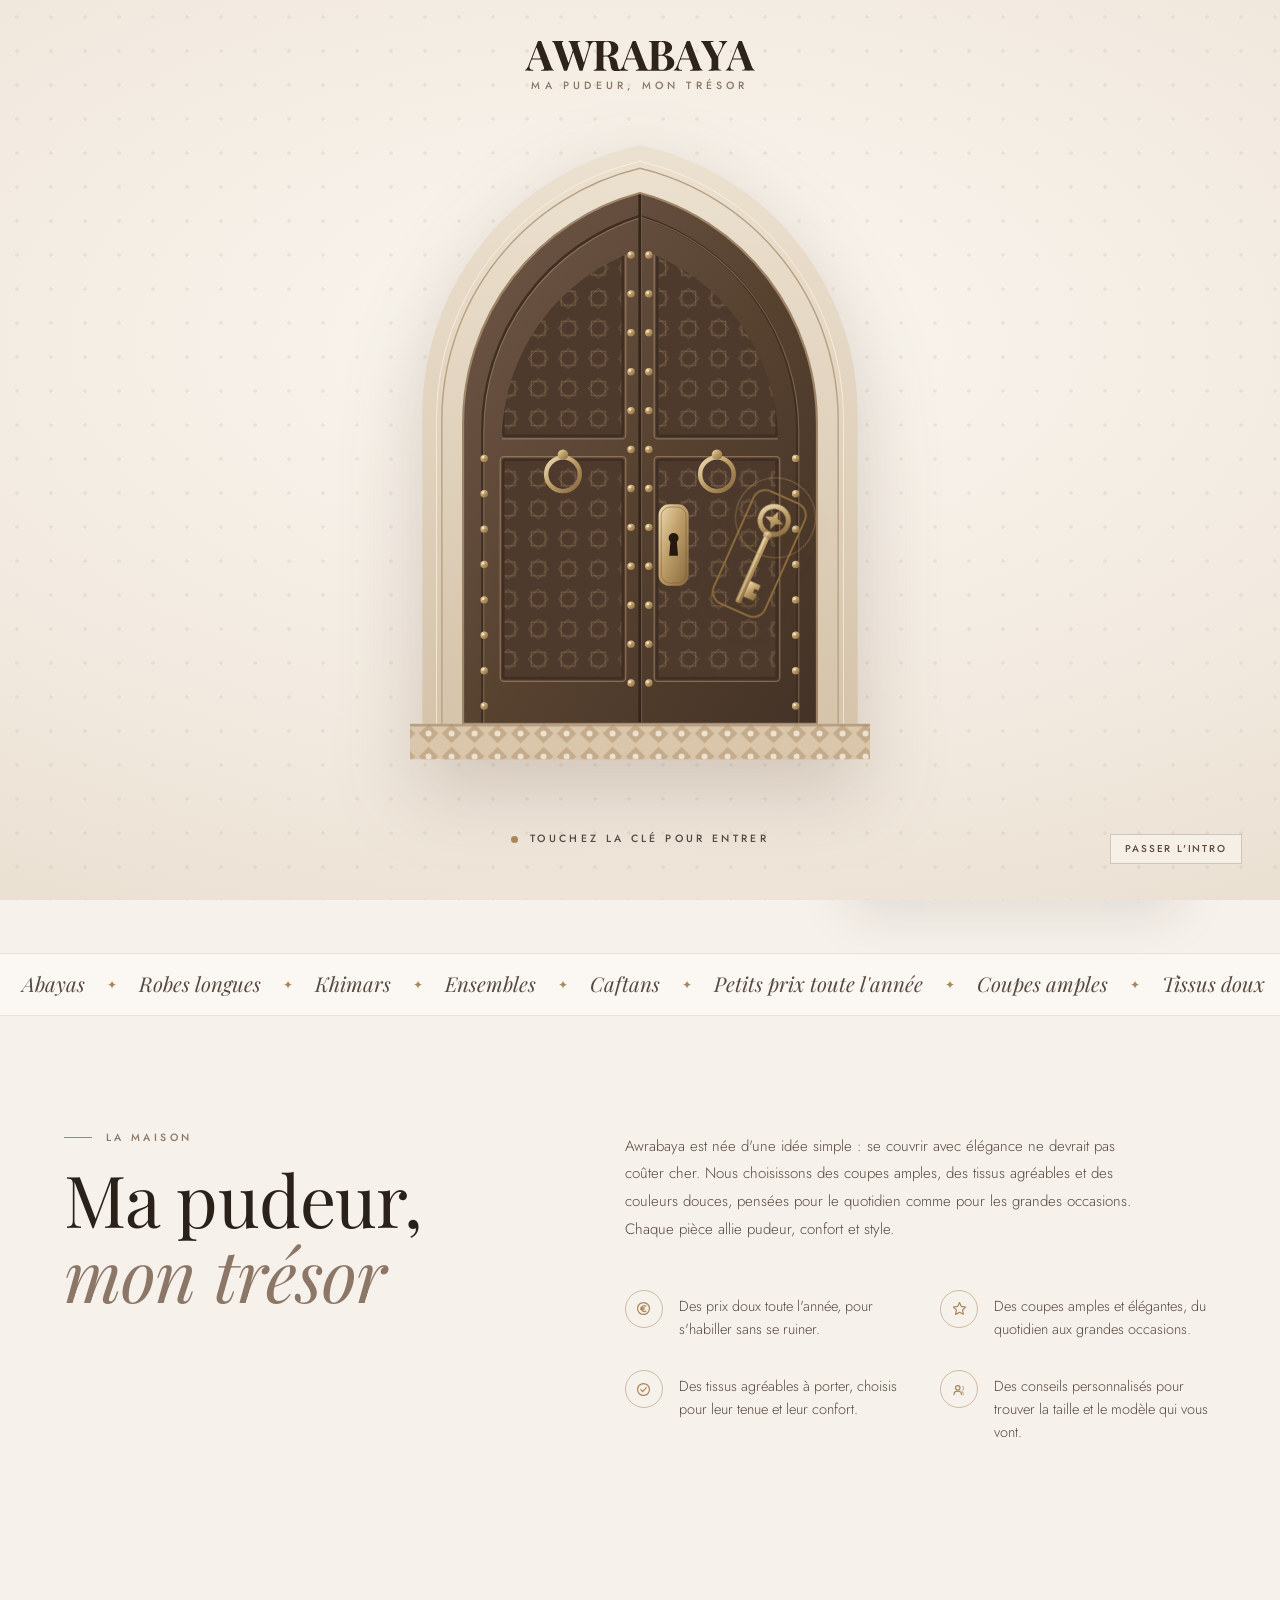
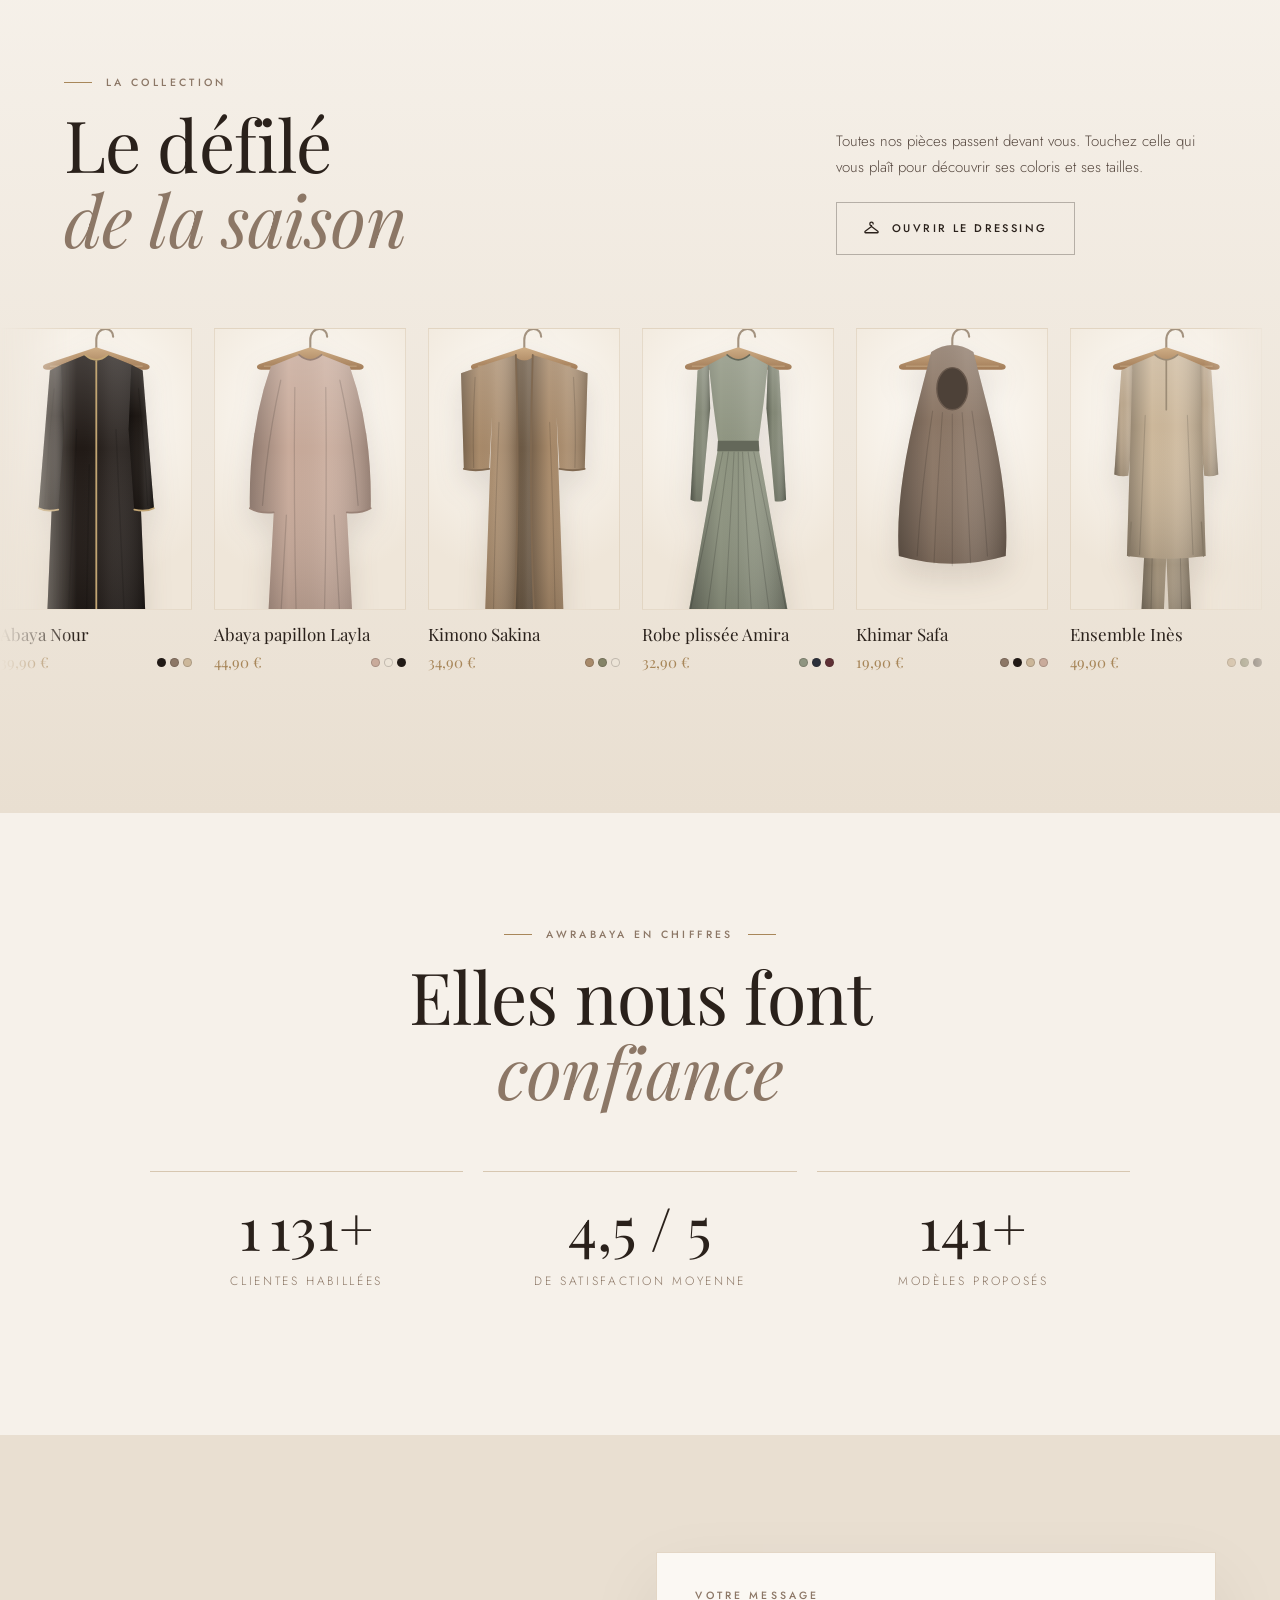
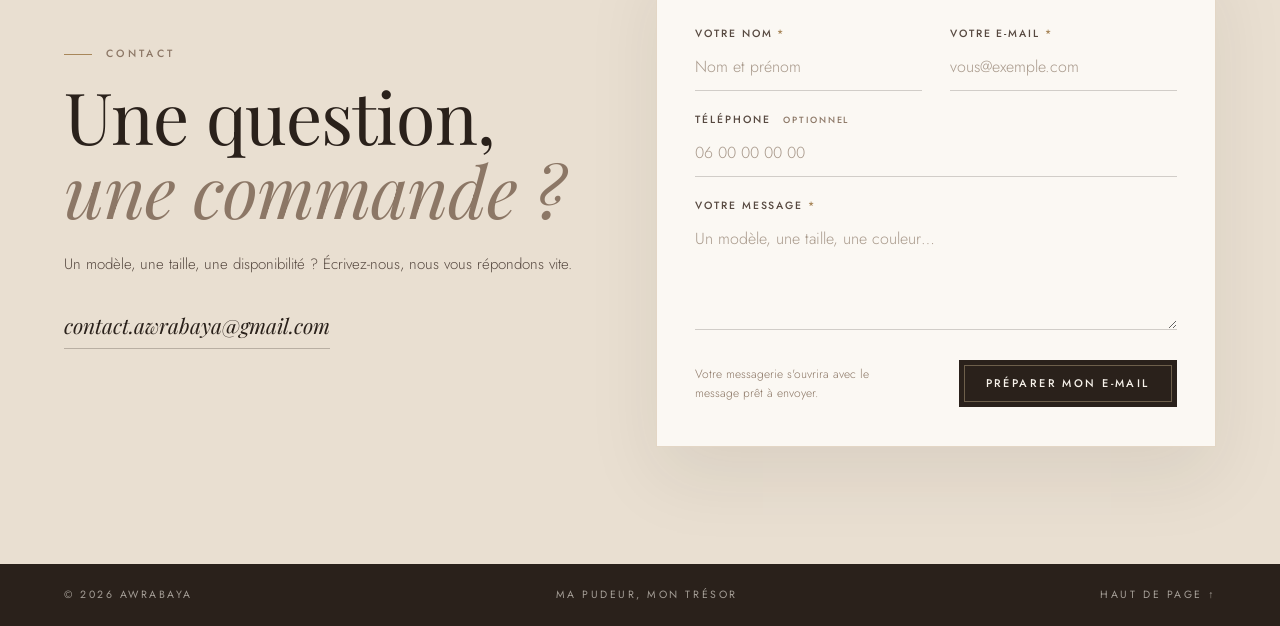
==== commit 2ea5f2bf: "Site léger sans 3D : cabine d'essayage, défilé, porte qui s'ouvre sur la page Le moteur WebGL ne dém" ====
--- a/index.html
+++ b/index.html
@@ -4,167 +4,137 @@
 <meta charset="UTF-8">
 <meta name="viewport" content="width=device-width, initial-scale=1.0">
 <title>Awrabaya — Mode pudique à petits prix</title>
-<meta name="description" content="Awrabaya habille les femmes de vêtements mastour élégants et confortables, à petits prix.">
-<link rel="stylesheet" href="./css/styles.css?v=20261013">
-<link rel="stylesheet" href="./css/awrabaya.css?v=20261013">
-<script type="importmap">
-{
-  "imports": {
-    "three": "./vendor/three.module.js",
-    "three/examples/jsm/loaders/SVGLoader.js": "./vendor/SVGLoader.js"
-  }
-}
-</script>
+<meta name="description" content="Awrabaya habille les femmes de vêtements mastour élégants et confortables, à petits prix : abayas, robes longues, khimars, ensembles.">
+<link rel="stylesheet" href="./css/fonts.css?v=20261014">
+<link rel="stylesheet" href="./css/site.css?v=20261014">
+<link rel="stylesheet" href="./css/awrabaya.css?v=20261014">
 </head>
 <body>
-<div class="loader" id="loader" role="status" aria-live="polite">
-  <div class="loader-inner">
-    <span class="loader-value"><span id="loader-count">00</span><span class="loader-unit">%</span></span>
-    <span class="loader-bar"><span id="loader-fill"></span></span>
-    <span class="loader-hint">Chargement</span>
-  </div>
-</div>
-<script>
-(function () {
-  var el = document.getElementById('loader'), count = document.getElementById('loader-count'), fill = document.getElementById('loader-fill');
-  var start = performance.now(), ready = false, rampAt = 0, shownAtRamp = 0, shown = 0, finished = false;
-  var MIN_HOLD = 0, RAMP = 180;   // ms: minimum time on screen, then the run to 100
-  document.body.classList.add('is-loading');
-  function finish() {
-    if (finished) return;
-    finished = true;
-    count.textContent = '100';
-    fill.style.transform = 'scaleX(1)';
-    el.classList.add('is-done');
-    document.body.classList.remove('is-loading');
-    setTimeout(function () { if (el.parentNode) el.parentNode.removeChild(el); }, 900);
-  }
-  function tick(now) {
-    if (finished) return;
-    if (ready && !rampAt && now - start >= MIN_HOLD) { rampAt = now; shownAtRamp = shown; }
-    if (rampAt) {
-      var k = Math.min(1, (now - rampAt) / RAMP);
-      shown = shownAtRamp + (100 - shownAtRamp) * (1 - Math.pow(1 - k, 3));
-    } else {
-      // Time-based pseudo progress while the modules and the scene are prepared.
-      shown = 92 * (1 - Math.exp(-(now - start) / 1600));
-    }
-    count.textContent = String(Math.round(shown)).padStart(2, '0');
-    fill.style.transform = 'scaleX(' + (shown / 100) + ')';
-    if (rampAt && shown >= 99.5) { finish(); return; }
-    requestAnimationFrame(tick);
-  }
-  window.__glassLoader = { done: function () { ready = true; } };
-  requestAnimationFrame(tick);
-  setTimeout(function () { window.__glassLoader.done(); }, 15000);   // never trap the visitor
-  setTimeout(finish, 17000);
-})();
-</script>
-<script type="text/plain" data-shape="./assets/shapes/shape.svg"><svg role="img" viewBox="0 0 1000 1000" xmlns="http://www.w3.org/2000/svg"><path fill-rule="evenodd" d="M478.1 132.4 L480.7 128.9 L483.8 125.8 L487.4 123.3 L491.4 121.5 L495.6 120.4 L500.0 120.0 L504.4 120.4 L508.6 121.5 L512.6 123.3 L516.2 125.8 L519.3 128.9 L521.9 132.4 L592.5 250.2 L595.2 253.6 L598.6 256.2 L602.6 257.9 L606.9 258.5 L611.2 258.0 L744.4 224.6 L748.8 223.9 L753.2 223.9 L757.5 224.7 L761.6 226.3 L765.3 228.5 L768.7 231.3 L771.5 234.7 L773.7 238.4 L775.3 242.5 L776.1 246.8 L776.1 251.2 L775.4 255.6 L742.0 388.8 L741.5 393.1 L742.1 397.4 L743.8 401.4 L746.4 404.8 L749.8 407.5 L867.6 478.1 L871.1 480.7 L874.2 483.8 L876.7 487.4 L878.5 491.4 L879.6 495.6 L880.0 500.0 L879.6 504.4 L878.5 508.6 L876.7 512.6 L874.2 516.2 L871.1 519.3 L867.6 521.9 L749.8 592.5 L746.4 595.2 L743.8 598.6 L742.1 602.6 L741.5 606.9 L742.0 611.2 L775.4 744.4 L776.1 748.8 L776.1 753.2 L775.3 757.5 L773.7 761.6 L771.5 765.3 L768.7 768.7 L765.3 771.5 L761.6 773.7 L757.5 775.3 L753.2 776.1 L748.8 776.1 L744.4 775.4 L611.2 742.0 L606.9 741.5 L602.6 742.1 L598.6 743.8 L595.2 746.4 L592.5 749.8 L521.9 867.6 L519.3 871.1 L516.2 874.2 L512.6 876.7 L508.6 878.5 L504.4 879.6 L500.0 880.0 L495.6 879.6 L491.4 878.5 L487.4 876.7 L483.8 874.2 L480.7 871.1 L478.1 867.6 L407.5 749.8 L404.8 746.4 L401.4 743.8 L397.4 742.1 L393.1 741.5 L388.8 742.0 L255.6 775.4 L251.2 776.1 L246.8 776.1 L242.5 775.3 L238.4 773.7 L234.7 771.5 L231.3 768.7 L228.5 765.3 L226.3 761.6 L224.7 757.5 L223.9 753.2 L223.9 748.8 L224.6 744.4 L258.0 611.2 L258.5 606.9 L257.9 602.6 L256.2 598.6 L253.6 595.2 L250.2 592.5 L132.4 521.9 L128.9 519.3 L125.8 516.2 L123.3 512.6 L121.5 508.6 L120.4 504.4 L120.0 500.0 L120.4 495.6 L121.5 491.4 L123.3 487.4 L125.8 483.8 L128.9 480.7 L132.4 478.1 L250.2 407.5 L253.6 404.8 L256.2 401.4 L257.9 397.4 L258.5 393.1 L258.0 388.8 L224.6 255.6 L223.9 251.2 L223.9 246.8 L224.7 242.5 L226.3 238.4 L228.5 234.7 L231.3 231.3 L234.7 228.5 L238.4 226.3 L242.5 224.7 L246.8 223.9 L251.2 223.9 L255.6 224.6 L388.8 258.0 L393.1 258.5 L397.4 257.9 L401.4 256.2 L404.8 253.6 L407.5 250.2 Z M596.9 494.9 L596.5 489.9 L595.8 484.8 L594.9 479.8 L593.7 474.9 L592.2 470.0 L590.5 465.2 L588.6 460.5 L586.4 456.0 L584.0 451.5 L581.3 447.2 L578.5 443.0 L575.4 439.0 L572.1 435.1 L568.6 431.4 L564.9 427.9 L561.0 424.6 L557.0 421.5 L552.8 418.7 L548.5 416.0 L544.0 413.6 L539.5 411.4 L534.8 409.5 L530.0 407.8 L525.1 406.3 L520.2 405.1 L515.2 404.2 L510.1 403.5 L505.1 403.1 L500.0 403.0 L494.9 403.1 L489.9 403.5 L484.8 404.2 L479.8 405.1 L474.9 406.3 L470.0 407.8 L465.2 409.5 L460.5 411.4 L456.0 413.6 L451.5 416.0 L447.2 418.7 L443.0 421.5 L439.0 424.6 L435.1 427.9 L431.4 431.4 L427.9 435.1 L424.6 439.0 L421.5 443.0 L418.7 447.2 L416.0 451.5 L413.6 456.0 L411.4 460.5 L409.5 465.2 L407.8 470.0 L406.3 474.9 L405.1 479.8 L404.2 484.8 L403.5 489.9 L403.1 494.9 L403.0 500.0 L403.1 505.1 L403.5 510.1 L404.2 515.2 L405.1 520.2 L406.3 525.1 L407.8 530.0 L409.5 534.8 L411.4 539.5 L413.6 544.0 L416.0 548.5 L418.7 552.8 L421.5 557.0 L424.6 561.0 L427.9 564.9 L431.4 568.6 L435.1 572.1 L439.0 575.4 L443.0 578.5 L447.2 581.3 L451.5 584.0 L456.0 586.4 L460.5 588.6 L465.2 590.5 L470.0 592.2 L474.9 593.7 L479.8 594.9 L484.8 595.8 L489.9 596.5 L494.9 596.9 L500.0 597.0 L505.1 596.9 L510.1 596.5 L515.2 595.8 L520.2 594.9 L525.1 593.7 L530.0 592.2 L534.8 590.5 L539.5 588.6 L544.0 586.4 L548.5 584.0 L552.8 581.3 L557.0 578.5 L561.0 575.4 L564.9 572.1 L568.6 568.6 L572.1 564.9 L575.4 561.0 L578.5 557.0 L581.3 552.8 L584.0 548.5 L586.4 544.0 L588.6 539.5 L590.5 534.8 L592.2 530.0 L593.7 525.1 L594.9 520.2 L595.8 515.2 L596.5 510.1 L596.9 505.1 L597.0 500.0 Z"/></svg></script>
-<script src="./js/fallback.js?v=20261013"></script>
+<svg width="0" height="0" style="position:absolute" aria-hidden="true" focusable="false"><clipPath id="cabinClip" clipPathUnits="objectBoundingBox"><path d="M0 1V0.4333A0.6725 0.4483 0 0 1 0.5 0A0.6725 0.4483 0 0 1 1 0.4333V1Z"/></clipPath></svg>
 <div class="intro" id="intro" role="dialog" aria-label="Entrée de la boutique Awrabaya"></div>
-<div class="cursor-inner"></div>
-<div class="cursor-outer"><span class="cursor-ticks"><span></span><span></span><span></span><span></span></span></div>
-<div class="cursor-label" aria-hidden="true">000</div>
-<div class="cinematic-container">
-<div class="main-header">
-  <a class="brand" href="#slide-1">
-    <span class="brand-mark" aria-hidden="true"><svg xmlns="http://www.w3.org/2000/svg" viewBox="32 32 3712 488"><path fill-rule="evenodd" fill="currentColor" d="M1494.5 521.3C1485.3 520.7 1476.8 518.9 1472.1 516.6C1469.6 515.3 1464.8 513.5 1461.5 512.5C1458.2 511.6 1454.6 510.1 1453.4 509.2C1452.2 508.2 1448.8 505.6 1445.8 503.4C1439.7 498.7 1429.4 484.3 1426.5 476.4C1425.5 473.7 1423.2 468.1 1421.5 464.0C1418.7 457.6 1418.0 454.1 1416.6 441.0C1415.7 432.5 1414.1 422.2 1413.0 418.1C1409.8 406.6 1408.3 398.4 1407.1 386.4C1406.4 379.8 1404.5 370.3 1402.5 363.0C1398.8 349.9 1396.0 337.4 1396.0 334.1C1396.0 333.0 1394.0 328.3 1391.6 323.7C1389.2 319.1 1386.7 313.4 1386.0 311.1C1385.3 308.2 1382.6 304.3 1377.4 298.5C1371.2 291.5 1369.0 289.8 1364.2 288.0C1355.6 284.7 1337.4 283.1 1318.6 283.9L1302.8 284.5L1299.9 287.8L1296.9 291.1L1297.2 376.8L1297.5 462.5L1300.9 472.5C1302.7 478.0 1305.1 484.0 1306.2 485.8C1309.7 491.6 1317.3 494.7 1333.0 496.9C1341.4 498.1 1344.5 499.3 1346.6 502.4C1348.7 505.7 1347.8 509.6 1344.7 510.6C1341.8 511.5 1145.2 511.5 1142.3 510.6C1139.3 509.6 1138.3 505.7 1140.4 502.5C1142.7 498.9 1146.6 497.4 1154.5 496.7C1165.0 495.8 1173.6 492.8 1178.2 488.3C1182.9 483.7 1187.7 472.0 1189.0 461.7C1190.1 453.0 1190.2 93.2 1189.1 81.4C1188.2 71.9 1182.4 56.7 1178.1 52.6C1174.6 49.2 1154.7 44.0 1145.4 44.0C1134.0 44.0 1129.3 46.6 1115.2 60.9C1101.8 74.6 1092.2 88.5 1088.9 99.2C1087.9 102.4 1085.5 108.3 1083.5 112.3C1081.6 116.2 1079.5 122.2 1078.9 125.5C1078.4 128.8 1076.1 136.9 1074.0 143.5C1071.9 150.1 1067.5 164.1 1064.1 174.5C1060.8 184.9 1057.3 196.4 1056.4 200.0C1055.5 203.6 1053.7 209.1 1052.4 212.2C1051.1 215.4 1049.1 221.7 1048.1 226.2C1047.0 230.8 1045.0 237.4 1043.6 241.0C1042.3 244.6 1040.3 251.4 1039.2 256.0C1038.0 260.7 1034.6 271.7 1031.6 280.6C1028.5 289.5 1025.5 299.1 1024.9 302.1C1024.3 305.1 1022.5 310.5 1020.9 314.2C1019.3 317.8 1017.4 323.9 1016.6 327.7C1015.8 331.4 1013.8 338.2 1012.1 342.7C1010.5 347.1 1008.2 354.6 1007.1 359.2C1006.0 363.8 1004.0 370.6 1002.6 374.4C1001.2 378.1 998.9 385.5 997.6 391.0C996.2 396.4 993.4 404.7 991.5 409.5C989.5 414.3 987.0 422.1 986.0 426.9C984.9 431.7 982.7 438.8 981.1 442.6C979.5 446.4 977.4 453.3 976.5 458.0C975.6 462.7 973.5 469.5 971.9 473.2C970.3 476.8 968.3 483.1 967.5 487.2C963.7 506.1 960.6 511.4 952.7 512.4C950.4 512.7 941.3 512.9 932.5 512.7C914.2 512.4 911.3 511.5 908.1 505.1C907.0 503.0 905.6 498.2 904.9 494.4C904.3 490.6 902.3 484.1 900.4 479.9C898.5 475.7 896.1 467.9 895.0 462.7C893.9 457.4 891.7 450.3 889.9 446.8C888.2 443.4 885.7 436.2 884.4 430.9C883.0 425.5 880.6 418.0 878.9 414.3C877.2 410.6 875.0 403.9 874.0 399.5C873.0 395.1 870.8 388.3 869.1 384.3C867.4 380.4 865.1 373.4 864.1 368.8C863.0 364.2 860.8 357.5 859.1 353.8C857.4 350.2 855.0 343.0 853.7 337.8C852.3 332.7 849.6 324.6 847.6 319.8C845.6 315.1 843.5 308.5 842.9 305.3C842.3 302.1 840.1 295.7 838.0 291.0C835.9 286.3 833.5 278.9 832.6 274.5C831.8 270.1 830.0 264.0 828.6 261.0C827.2 258.0 824.9 251.2 823.5 246.0C818.1 226.7 814.8 220.3 810.4 221.2C807.3 221.8 804.3 227.6 802.1 237.1C800.9 242.1 798.7 249.2 797.0 252.9C795.4 256.6 793.0 263.7 791.6 268.6C789.4 276.8 786.3 286.3 779.0 307.5C773.3 324.2 770.9 331.7 769.5 337.1C768.7 340.2 766.9 345.2 765.5 348.3C764.2 351.4 761.9 358.1 760.5 363.1C759.0 368.2 757.0 374.1 755.9 376.2C754.8 378.4 753.0 384.2 751.9 389.2C750.8 394.1 748.6 400.8 747.0 404.1C745.3 407.3 743.1 413.7 742.0 418.3C741.0 422.9 738.5 430.4 736.5 435.0C734.5 439.5 731.8 447.3 730.6 452.4C729.3 457.4 726.8 464.8 725.1 468.8C723.3 472.9 721.2 479.4 720.4 483.3C719.6 487.3 717.6 493.3 715.9 496.8C714.3 500.2 713.0 503.7 713.0 504.5C713.0 505.3 711.7 507.4 710.1 509.2L707.2 512.5L688.4 512.7C662.0 513.1 660.4 512.5 658.0 500.5C657.3 497.2 655.3 491.8 653.5 488.5C651.6 485.2 649.4 479.4 648.6 475.6C647.7 471.9 645.7 465.8 644.1 462.1C642.5 458.5 640.4 452.6 639.5 449.0C638.7 445.4 636.4 439.1 634.5 434.9C632.7 430.8 629.9 423.1 628.5 417.9C627.0 412.7 624.5 406.0 622.9 403.0C621.2 400.0 619.0 393.7 617.9 389.0C616.8 384.3 614.8 378.6 613.4 376.3C612.1 374.0 609.8 367.7 608.4 362.3C607.0 356.9 604.6 349.8 603.0 346.5C601.4 343.2 599.4 337.5 598.6 333.9C597.8 330.3 595.1 323.1 592.6 317.9C590.2 312.7 587.7 305.9 587.0 302.7C586.4 299.4 584.1 293.1 581.9 288.7C579.8 284.2 577.3 277.1 576.5 273.0C575.6 268.9 573.8 263.7 572.5 261.3C571.1 259.0 568.8 252.7 567.4 247.3C565.9 241.9 563.7 235.4 562.4 232.8C561.1 230.2 558.8 223.9 557.4 218.8C555.9 213.7 553.3 206.6 551.5 203.0C549.7 199.4 547.3 192.8 546.2 188.4C545.1 183.9 542.8 177.6 541.1 174.2C539.4 170.9 537.3 164.9 536.4 160.8C535.5 156.8 533.5 151.0 531.9 148.0C530.3 145.0 528.0 138.2 526.7 133.0C525.4 127.8 523.3 121.5 522.1 119.1C520.8 116.7 517.8 108.8 515.3 101.6C512.9 94.4 510.5 88.1 510.0 87.5C509.5 86.9 507.8 83.1 506.2 79.0C504.7 74.9 501.8 69.4 499.9 66.7C498.0 64.1 495.1 60.1 493.5 57.7C491.2 54.4 488.4 52.4 480.7 48.5C466.9 41.5 464.3 37.6 469.6 32.4C472.1 29.9 472.4 29.8 481.8 30.4C498.9 31.5 581.5 31.9 614.0 31.1C648.2 30.1 649.3 30.3 650.6 35.5C651.5 39.2 649.1 42.1 640.4 48.2C630.2 55.2 629.0 57.6 629.0 70.5C629.0 81.6 630.6 89.9 634.5 98.6C636.0 101.9 638.0 108.1 639.0 112.5C640.0 116.9 642.3 123.7 644.0 127.5C645.7 131.3 647.8 137.6 648.6 141.4C649.4 145.2 651.6 151.8 653.5 155.9C655.3 160.1 657.8 167.1 658.9 171.6C660.0 176.0 662.5 183.1 664.5 187.3C666.4 191.5 668.9 198.7 670.0 203.2C671.1 207.8 673.3 214.0 674.9 217.0C676.5 220.0 678.7 226.7 679.9 231.7C681.0 236.8 683.1 243.3 684.5 246.1C685.9 248.9 688.0 254.6 689.0 258.9C690.1 263.2 692.5 270.1 694.5 274.4C696.4 278.6 698.9 285.7 700.1 290.3C701.2 294.8 703.9 302.6 706.0 307.5C708.2 312.4 710.6 319.6 711.5 323.4C712.4 327.3 714.6 333.8 716.4 337.9C718.3 342.1 720.1 347.5 720.5 349.9C720.9 352.4 723.0 358.7 725.1 364.1C727.3 369.4 729.0 374.2 729.0 374.7C729.0 376.8 733.0 379.8 735.0 379.3C739.0 378.3 741.6 373.6 742.9 365.4C743.6 361.1 745.7 354.2 747.5 350.1C749.3 345.9 751.3 339.8 752.0 336.5C752.7 333.2 754.3 328.4 755.6 325.9C756.8 323.4 758.8 317.5 760.0 312.9C761.1 308.3 763.2 301.8 764.5 298.5C767.3 291.8 778.6 258.5 782.9 244.5C784.4 239.6 786.4 234.1 787.3 232.3C788.2 230.6 790.1 224.7 791.5 219.3C792.9 213.9 795.6 206.4 797.5 202.5C803.3 190.7 803.1 178.9 796.9 166.8C795.7 164.5 793.5 157.6 792.0 151.5C790.5 145.4 788.3 138.6 787.2 136.4C786.0 134.1 784.0 127.8 782.6 122.3C781.2 116.8 778.7 109.3 777.1 105.7C775.5 102.1 773.0 94.9 771.7 89.8C768.5 77.9 758.4 57.7 753.4 53.3C751.4 51.5 746.7 48.9 743.0 47.5C732.4 43.5 728.6 37.7 733.2 32.7L735.5 30.1L779.0 31.1C822.4 32.1 894.3 31.7 909.6 30.4C919.4 29.6 924.7 31.0 925.6 34.6C927.0 40.0 923.0 42.9 912.4 44.1C901.3 45.3 888.6 49.4 886.1 52.7C883.4 56.1 881.0 64.2 881.0 69.9C881.0 77.6 886.8 101.5 890.5 109.3C892.4 113.3 894.6 120.3 895.5 125.0C896.3 129.7 898.2 135.7 899.6 138.3C900.9 140.9 903.1 147.7 904.5 153.3C905.8 159.0 908.3 166.5 910.0 170.1C911.6 173.7 913.9 180.6 915.0 185.6C916.0 190.5 918.5 197.9 920.3 202.0C922.2 206.1 924.7 213.5 925.9 218.4C927.1 223.3 929.2 229.4 930.5 232.1C931.9 234.7 934.1 241.5 935.4 247.2C936.8 252.9 939.2 260.7 940.9 264.6C942.5 268.5 944.7 275.0 945.6 279.0C946.5 283.1 948.7 289.9 950.6 294.1C952.4 298.4 955.0 306.3 956.5 311.7C957.9 317.1 960.4 324.4 962.0 328.0C963.6 331.6 965.8 338.6 966.9 343.7C968.0 348.7 969.7 354.6 970.8 356.7C971.9 358.8 973.7 363.5 974.9 367.2C977.3 374.3 978.9 376.4 981.6 375.8C984.7 375.2 987.0 370.5 989.0 360.7C990.1 355.3 992.4 347.7 994.0 343.9C995.7 340.1 997.9 333.0 999.0 328.2C1000.0 323.4 1002.0 317.0 1003.4 314.0C1004.8 310.9 1006.7 304.8 1007.6 300.5C1008.5 296.1 1010.6 289.2 1012.2 285.1C1013.8 281.1 1015.7 274.8 1016.5 271.1C1017.2 267.5 1018.6 262.7 1019.5 260.6C1020.4 258.4 1023.8 247.8 1027.1 237.1C1030.3 226.3 1034.1 214.9 1035.4 211.8C1036.8 208.7 1038.4 203.3 1039.0 199.8C1039.7 196.3 1041.5 190.5 1043.1 186.8C1044.7 183.1 1046.7 176.5 1047.5 172.2C1048.4 167.8 1050.0 161.6 1051.1 158.3C1052.2 155.1 1054.4 146.9 1056.1 140.0C1059.8 124.6 1061.0 102.5 1059.1 86.0C1057.7 74.3 1056.2 69.9 1052.1 65.5C1050.6 63.9 1047.9 60.5 1046.3 58.0C1044.6 55.5 1042.2 52.9 1040.9 52.2C1037.5 50.5 1022.6 46.0 1015.1 44.4C1007.7 42.8 1004.0 40.0 1004.0 35.9C1004.0 30.2 1005.3 30.1 1048.5 31.1C1071.7 31.6 1098.6 31.5 1115.0 31.0C1133.8 30.3 1155.2 30.4 1182.5 31.2C1212.3 32.0 1238.9 32.0 1287.0 31.2C1340.7 30.3 1356.4 30.3 1380.6 31.5C1405.3 32.8 1411.1 33.3 1419.3 35.5C1424.6 36.8 1434.2 38.9 1440.7 40.1C1449.4 41.6 1454.3 43.1 1459.5 45.7C1463.3 47.7 1469.0 50.1 1472.1 51.0C1475.2 52.0 1480.1 54.5 1483.1 56.7C1486.1 58.9 1490.1 61.5 1492.0 62.5C1496.2 64.6 1505.5 72.4 1513.0 80.1C1520.5 87.8 1528.1 100.1 1529.7 107.1C1530.4 110.3 1532.4 116.4 1534.2 120.7C1536.9 127.6 1537.4 130.0 1537.8 140.8C1538.4 155.8 1536.8 168.8 1532.9 179.3C1531.4 183.6 1529.8 189.1 1529.4 191.6C1529.0 194.3 1527.3 198.3 1525.3 201.3C1523.4 204.1 1521.3 207.8 1520.6 209.5C1517.0 218.1 1495.0 242.9 1487.6 246.7C1485.9 247.5 1482.5 249.7 1480.0 251.5C1477.5 253.2 1473.9 255.3 1472.0 256.0C1470.1 256.7 1465.8 258.8 1462.5 260.6C1456.6 263.7 1443.2 268.3 1424.0 273.5C1411.7 276.8 1405.5 279.9 1405.5 282.5C1405.5 285.3 1410.2 286.6 1425.6 287.9C1436.6 288.8 1439.4 289.4 1444.5 292.0C1447.8 293.6 1453.2 295.8 1456.5 296.8C1471.6 301.4 1491.5 318.5 1501.6 335.5C1508.3 346.7 1509.2 348.8 1511.6 358.0C1512.4 361.6 1514.2 367.0 1515.5 370.0C1517.0 373.5 1518.5 380.5 1519.5 388.5C1520.4 395.7 1522.5 405.6 1524.0 410.5C1525.6 415.4 1528.0 426.3 1529.4 434.5C1531.3 446.0 1533.0 452.6 1536.8 462.7C1539.5 469.9 1542.4 476.7 1543.2 477.9C1545.4 481.1 1555.7 489.8 1558.1 490.5C1561.6 491.7 1568.6 490.1 1572.7 487.2C1574.8 485.7 1578.5 483.2 1581.0 481.8C1587.0 478.3 1598.4 466.4 1600.5 461.4C1601.4 459.3 1604.1 454.1 1606.6 449.9C1609.0 445.7 1612.1 439.2 1613.4 435.4C1614.7 431.6 1617.0 426.0 1618.5 423.0C1620.0 420.0 1622.1 414.5 1623.1 410.7C1624.2 406.9 1626.4 401.3 1628.0 398.1C1629.6 394.9 1631.6 389.5 1632.5 385.9C1633.4 382.4 1635.0 378.1 1636.0 376.5C1637.0 374.9 1638.8 370.1 1640.0 366.0C1641.2 361.9 1643.3 356.3 1644.7 353.7C1646.0 351.1 1649.0 343.6 1651.4 337.2C1653.8 330.8 1657.1 322.7 1658.9 319.3C1660.6 315.8 1662.7 310.0 1663.6 306.3C1664.4 302.5 1666.2 297.6 1667.6 295.3C1668.9 293.0 1671.3 287.3 1672.9 282.8C1674.5 278.2 1677.6 269.3 1679.8 262.8C1682.1 256.4 1684.8 249.4 1685.8 247.3C1686.9 245.2 1689.9 238.1 1692.4 231.5C1695.0 224.9 1698.4 216.6 1700.0 213.0C1701.5 209.4 1703.1 204.9 1703.5 203.0C1703.9 201.1 1705.7 196.5 1707.6 192.9C1709.4 189.2 1711.5 184.0 1712.1 181.4C1712.8 178.7 1714.1 174.9 1715.0 173.0C1717.1 168.7 1725.6 147.5 1726.5 144.0C1726.9 142.6 1728.5 139.0 1730.0 136.0C1731.5 133.0 1733.5 127.8 1734.5 124.5C1735.4 121.2 1737.7 115.7 1739.5 112.3C1741.3 108.8 1743.6 102.8 1744.5 98.8C1745.4 94.9 1747.6 88.9 1749.5 85.6C1751.3 82.2 1753.6 76.8 1754.5 73.5C1755.4 70.2 1758.1 63.2 1760.5 58.0C1762.9 52.8 1765.6 46.0 1766.4 42.9C1768.3 36.2 1771.2 32.2 1775.6 30.4C1779.7 28.7 1808.5 28.5 1814.4 30.1C1820.5 31.8 1823.4 35.4 1825.5 44.0C1826.5 48.1 1829.0 54.9 1831.1 59.0C1833.3 63.1 1835.9 69.8 1837.0 73.9C1838.2 77.9 1840.6 84.2 1842.5 87.9C1844.3 91.5 1846.6 97.4 1847.5 100.9C1848.4 104.5 1850.5 110.0 1852.1 113.2C1853.7 116.4 1855.8 121.9 1856.6 125.3C1857.5 128.7 1859.4 133.8 1860.9 136.5C1862.5 139.2 1864.9 145.3 1866.5 150.0C1868.0 154.7 1870.9 162.1 1873.0 166.5C1875.0 170.9 1877.2 176.8 1877.9 179.5C1878.6 182.2 1880.7 187.6 1882.6 191.3C1884.5 195.1 1886.8 200.9 1887.6 204.3C1888.5 207.7 1890.6 213.4 1892.4 217.0C1894.2 220.6 1896.5 226.4 1897.5 230.0C1898.4 233.6 1900.9 239.9 1903.0 244.0C1905.1 248.1 1907.8 254.9 1909.0 259.0C1910.2 263.1 1912.7 269.4 1914.6 273.0C1916.4 276.6 1918.6 282.5 1919.4 286.2C1920.3 289.9 1922.3 295.3 1923.9 298.2C1925.5 301.1 1927.8 306.8 1928.9 310.8C1930.0 314.8 1932.3 320.4 1933.9 323.4C1935.6 326.3 1937.7 331.7 1938.5 335.4C1939.4 339.2 1941.8 345.7 1943.9 349.9C1946.0 354.1 1948.7 360.5 1949.8 364.2C1951.0 367.8 1953.2 373.4 1954.8 376.7C1956.4 379.9 1958.7 386.1 1959.9 390.5C1961.1 394.9 1963.4 400.7 1964.9 403.5C1966.5 406.2 1968.5 411.5 1969.4 415.2C1970.3 418.9 1972.5 424.8 1974.4 428.2C1976.3 431.7 1979.0 438.3 1980.5 443.0C1981.9 447.6 1984.4 453.9 1986.0 457.0C1987.6 460.0 1990.0 465.0 1991.3 468.0C1995.1 476.6 2007.0 490.3 2013.3 493.4C2021.9 497.6 2028.0 498.7 2036.8 497.8C2047.8 496.5 2059.8 493.4 2064.1 490.5C2068.6 487.5 2072.3 480.3 2074.6 470.0C2075.4 465.9 2076.6 460.7 2077.1 458.5C2078.3 453.0 2078.2 104.0 2077.0 88.1C2075.6 70.4 2071.2 55.7 2066.1 52.1C2062.8 49.7 2051.7 46.4 2042.5 45.0C2033.6 43.6 2028.8 41.3 2027.6 37.7C2026.8 35.4 2027.0 34.6 2028.8 32.7C2031.1 30.5 2031.2 30.5 2056.8 31.0C2088.7 31.6 2140.3 31.6 2201.0 31.0C2260.4 30.5 2283.7 31.6 2300.5 35.9C2307.1 37.6 2316.9 39.8 2322.2 40.9C2327.6 42.0 2333.2 43.7 2334.7 44.8C2336.3 45.9 2342.7 49.3 2349.0 52.5C2368.0 62.0 2382.2 74.4 2393.3 91.2C2398.2 98.6 2399.4 101.3 2401.1 109.2C2402.2 114.3 2403.8 121.7 2404.7 125.5C2406.3 133.3 2405.9 143.5 2403.5 151.7C2402.7 154.3 2401.6 159.7 2400.9 163.5C2400.3 167.3 2398.8 172.3 2397.5 174.5C2390.1 187.8 2387.4 191.8 2381.2 199.2C2371.2 211.0 2363.1 218.3 2349.0 227.7C2337.8 235.1 2315.4 245.7 2307.8 247.0C2298.2 248.7 2295.3 249.8 2292.5 253.1C2286.9 259.8 2294.4 262.8 2325.9 266.5C2328.9 266.8 2337.2 269.3 2344.4 271.9C2351.6 274.6 2359.3 277.3 2361.5 278.0C2366.6 279.6 2386.0 290.0 2392.3 294.5C2407.3 305.2 2431.0 331.1 2431.0 336.9C2431.0 337.7 2432.8 342.2 2435.0 347.0C2438.3 354.1 2439.2 357.5 2440.1 366.1C2441.5 378.3 2440.7 401.0 2438.6 409.0C2435.7 420.4 2429.1 436.0 2423.7 444.6C2414.5 459.1 2398.3 474.2 2385.0 481.0C2382.5 482.2 2378.7 484.5 2376.5 486.0C2369.9 490.4 2343.2 501.1 2335.0 502.6C2322.9 504.8 2319.2 505.6 2306.5 508.6L2294.5 511.4L2059.6 511.4C1867.8 511.5 1824.4 511.3 1822.9 510.2C1820.2 508.3 1820.5 503.8 1823.4 501.1C1825.2 499.4 1828.5 498.4 1837.0 496.9C1851.7 494.5 1858.2 492.5 1861.8 489.5C1866.5 485.5 1867.3 482.4 1866.8 468.8C1866.4 456.9 1866.3 456.2 1862.3 447.5C1860.0 442.6 1857.6 435.8 1857.0 432.5C1856.3 429.2 1854.3 423.5 1852.4 419.8C1850.6 416.2 1848.1 409.4 1847.0 404.9C1845.8 400.3 1843.8 394.8 1842.5 392.5C1841.1 390.3 1838.9 384.4 1837.5 379.5C1836.1 374.5 1833.2 366.7 1831.0 362.0C1828.9 357.3 1826.2 349.9 1825.1 345.6C1822.5 336.0 1820.3 332.7 1814.9 330.6C1811.2 329.1 1803.9 328.9 1743.6 329.1C1668.8 329.2 1673.5 328.8 1668.4 336.2C1666.9 338.3 1664.9 343.2 1663.8 347.1C1662.8 351.0 1660.9 356.3 1659.6 358.8C1658.3 361.4 1656.3 366.4 1655.2 370.0C1654.1 373.6 1650.6 383.2 1647.5 391.5C1644.4 399.7 1641.0 410.0 1640.0 414.5C1639.1 418.9 1637.2 425.9 1635.9 430.0C1633.9 436.3 1633.5 439.6 1633.5 450.5C1633.5 463.4 1633.5 463.6 1637.1 471.0C1641.2 479.6 1648.4 487.6 1655.1 491.0C1659.6 493.4 1675.9 497.0 1681.8 497.0C1686.2 497.0 1691.6 499.4 1692.9 501.8C1694.8 505.3 1694.2 508.8 1691.5 510.6C1688.5 512.5 1692.8 512.5 1634.5 511.5C1576.0 510.6 1561.9 511.4 1547.2 516.5C1538.1 519.7 1535.2 520.2 1522.2 521.0C1507.8 521.9 1504.5 522.0 1494.5 521.3Z M298.0 512.0C287.4 509.5 291.1 499.0 303.2 497.5C314.5 496.1 325.5 493.8 328.9 492.0C333.3 489.8 335.1 487.8 338.0 482.0C341.5 475.2 340.4 467.4 333.2 445.5C329.9 435.6 326.1 425.5 324.7 423.0C323.4 420.5 321.5 415.3 320.7 411.3C319.8 407.3 317.7 401.4 316.0 398.0C314.3 394.7 312.3 388.9 311.5 385.0C310.7 381.2 308.5 375.0 306.6 371.3C304.8 367.5 302.3 360.9 301.1 356.6C298.7 347.9 292.1 334.3 288.8 331.4C286.9 329.6 283.5 329.5 216.5 329.5L146.2 329.5L143.5 332.0C140.1 335.1 138.4 338.4 135.9 346.6C134.8 350.1 133.0 354.6 131.9 356.4C130.8 358.3 128.8 363.6 127.6 368.2C126.3 372.8 123.9 379.6 122.3 383.5C120.6 387.4 118.4 393.4 117.2 397.0C116.1 400.6 113.2 409.8 110.7 417.5C108.2 425.2 106.0 434.2 105.6 437.5C104.7 447.3 106.4 468.9 108.5 473.0C110.7 477.2 121.5 488.7 125.1 490.5C128.4 492.3 141.2 495.5 152.4 497.4C162.4 499.1 166.0 501.4 166.0 506.1C166.0 511.8 167.8 511.7 97.9 511.4C39.3 511.1 33.6 510.9 31.9 509.4C29.6 507.3 29.4 503.2 31.5 500.3C32.3 499.1 36.5 496.5 40.7 494.5C46.8 491.6 49.8 489.3 55.4 483.4C63.8 474.4 69.6 466.0 74.7 456.0C76.7 451.9 80.1 445.9 82.1 442.8C84.4 439.2 86.4 434.3 87.4 429.9C88.3 426.0 90.3 420.4 91.9 417.6C93.5 414.8 95.6 409.7 96.4 406.3C97.3 402.9 99.6 396.8 101.5 392.8C103.4 388.8 105.0 385.0 105.0 384.3C105.0 383.1 115.2 356.7 122.4 339.0C124.8 333.2 127.6 326.1 128.5 323.1C129.5 320.1 131.1 316.3 132.1 314.6C133.1 312.9 134.6 308.4 135.5 304.6C136.4 300.9 138.4 295.5 140.0 292.7C141.6 289.8 143.9 284.3 145.1 280.5C146.2 276.6 149.6 267.9 152.5 261.0C155.3 254.1 158.5 246.0 159.5 243.0C160.5 240.0 162.5 235.0 164.0 232.0C165.5 229.0 167.3 224.2 167.9 221.5C168.6 218.8 170.4 214.2 172.0 211.5C173.5 208.8 175.3 204.5 176.0 202.0C177.2 197.1 183.1 181.9 191.6 161.5C194.5 154.3 197.7 146.0 198.6 143.0C199.4 140.0 201.5 135.2 203.1 132.3C204.7 129.4 206.8 124.0 207.9 120.3C208.9 116.5 211.2 110.5 213.0 107.0C214.8 103.4 217.1 97.8 218.0 94.5C219.0 91.2 221.8 83.8 224.2 78.0C226.7 72.2 229.5 65.0 230.5 62.0C231.5 59.0 233.4 54.2 234.9 51.5C236.3 48.8 238.4 43.6 239.5 40.1C242.7 29.8 243.3 29.6 266.5 29.2L285.8 28.9L289.2 31.9C293.7 35.8 297.9 44.0 302.0 56.5C303.8 62.0 306.3 68.3 307.5 70.5C308.8 72.7 310.5 77.3 311.4 80.8C312.3 84.3 314.1 89.0 315.4 91.3C316.8 93.6 318.9 99.1 320.1 103.5C321.3 107.9 323.5 114.0 325.0 117.0C326.6 120.0 329.2 126.6 330.9 131.7C332.6 136.8 335.5 144.0 337.4 147.9C339.3 151.7 341.4 157.0 342.1 159.6C342.7 162.3 344.8 167.5 346.6 171.2C348.4 174.9 350.7 181.0 351.6 184.7C352.5 188.4 354.8 194.4 356.6 198.0C358.4 201.6 360.6 207.4 361.5 210.9C362.4 214.4 365.1 221.2 367.4 225.9C369.8 230.6 372.2 236.7 372.9 239.4C373.5 242.0 375.8 247.6 377.9 251.9C380.0 256.1 382.3 262.1 382.9 265.2C383.6 268.4 385.7 273.8 387.5 277.3C389.4 280.8 391.4 285.9 392.1 288.6C392.7 291.3 395.0 297.4 397.2 302.2C399.3 307.0 402.0 314.1 403.1 318.0C404.1 321.9 406.3 327.4 408.0 330.3C409.6 333.2 412.2 339.6 413.8 344.5C415.4 349.4 418.1 356.2 419.7 359.5C421.4 362.8 423.3 367.9 424.0 370.9C424.7 373.9 427.0 379.9 429.0 384.4C431.1 388.9 433.3 394.7 433.9 397.3C434.5 400.0 436.8 405.6 438.9 409.8C441.1 414.1 443.8 421.1 444.9 425.4C446.1 429.8 448.6 435.9 450.5 438.9C452.4 442.0 454.2 446.3 454.5 448.5C454.9 450.7 457.7 457.7 460.8 464.0C465.9 474.7 468.0 477.6 478.9 489.6C480.5 491.3 484.4 493.6 487.9 495.0C497.6 498.6 501.7 505.2 497.0 509.5C495.0 511.3 490.7 511.4 399.7 511.4C347.3 511.5 303.8 511.8 303.0 512.2C302.2 512.5 299.9 512.4 298.0 512.0Z M2432.8 509.8C2430.6 507.6 2430.6 506.0 2432.4 501.5C2433.8 498.3 2438.3 495.0 2441.3 495.0C2446.1 495.0 2468.1 472.5 2472.0 463.6C2473.0 461.3 2475.0 458.0 2476.4 456.1C2477.8 454.2 2479.7 450.4 2480.6 447.6C2481.5 444.8 2484.7 437.7 2487.6 431.9C2490.5 426.1 2493.6 418.5 2494.5 415.0C2495.4 411.5 2497.4 406.1 2499.0 402.9C2500.6 399.8 2502.5 395.0 2503.1 392.4C2503.8 389.7 2505.7 384.6 2507.5 381.0C2509.3 377.4 2511.3 372.0 2512.0 369.0C2512.7 366.0 2514.4 361.3 2515.7 358.6C2517.0 356.0 2519.7 349.3 2521.6 343.7C2523.6 338.2 2526.6 330.7 2528.5 327.0C2530.3 323.4 2532.8 317.1 2534.1 313.0C2535.3 308.9 2537.5 303.0 2539.0 300.0C2540.5 297.0 2542.7 291.2 2543.9 287.2C2545.1 283.2 2547.0 278.5 2548.0 276.7C2549.1 274.9 2550.6 270.6 2551.5 267.0C2552.4 263.4 2554.8 256.7 2556.9 252.0C2561.4 242.0 2571.2 217.7 2575.1 206.8C2576.7 202.5 2578.8 197.4 2579.8 195.3C2580.9 193.2 2582.7 188.1 2584.0 184.0C2585.2 179.9 2587.2 174.5 2588.5 172.0C2589.7 169.5 2591.5 165.0 2592.4 161.9C2593.3 158.8 2595.1 154.3 2596.5 151.9C2597.9 149.5 2599.0 146.9 2599.0 146.2C2599.0 144.4 2607.7 122.7 2611.0 116.0C2612.5 113.0 2614.8 107.1 2616.0 103.0C2617.2 98.9 2619.5 93.0 2621.1 89.9C2622.6 86.8 2624.5 82.0 2625.1 79.4C2625.8 76.7 2627.6 71.8 2629.3 68.5C2630.9 65.2 2633.6 58.6 2635.1 53.8C2640.1 38.4 2644.9 30.8 2650.6 29.4C2651.8 29.1 2660.9 29.0 2670.8 29.2C2692.4 29.6 2693.4 30.0 2696.3 39.6C2697.3 42.8 2699.7 48.7 2701.6 52.7C2703.5 56.6 2705.7 62.4 2706.5 65.4C2707.3 68.5 2709.8 74.6 2712.0 79.0C2714.2 83.3 2716.9 90.4 2718.1 94.7C2719.3 99.0 2721.5 104.8 2723.0 107.5C2724.6 110.2 2726.6 115.4 2727.5 119.0C2728.4 122.6 2730.6 128.4 2732.5 132.0C2734.3 135.6 2736.1 140.3 2736.5 142.5C2736.9 144.7 2739.4 151.2 2742.0 157.0C2744.7 162.8 2748.0 171.0 2749.4 175.3C2750.8 179.6 2753.1 185.1 2754.5 187.6C2755.9 190.0 2757.9 195.3 2758.9 199.5C2760.0 203.6 2762.0 209.0 2763.4 211.4C2764.8 213.7 2766.8 218.8 2767.8 222.7C2768.9 226.5 2771.2 232.6 2772.9 236.1C2774.6 239.6 2777.0 246.1 2778.4 250.6C2779.7 255.0 2782.1 261.3 2783.8 264.6C2785.4 267.8 2788.0 274.3 2789.5 279.0C2791.0 283.7 2793.5 290.0 2795.0 293.0C2796.5 296.0 2798.6 301.4 2799.5 305.0C2800.5 308.6 2802.5 313.8 2804.0 316.5C2805.6 319.2 2807.8 325.0 2808.9 329.4C2810.1 333.7 2812.1 339.1 2813.5 341.4C2814.8 343.6 2817.4 350.0 2819.3 355.5C2821.2 361.0 2824.4 368.9 2826.2 373.0C2828.1 377.1 2830.2 382.7 2830.9 385.4C2831.5 388.0 2833.4 392.8 2834.9 395.9C2836.5 399.0 2838.8 404.9 2840.0 409.0C2841.2 413.1 2843.5 419.0 2845.0 422.1C2846.6 425.1 2848.6 430.3 2849.4 433.6C2851.2 440.7 2864.0 468.8 2868.0 474.5C2869.6 476.7 2873.3 481.5 2876.3 485.1C2881.2 490.9 2882.7 492.1 2888.9 494.5C2896.8 497.5 2901.0 501.5 2901.0 506.0C2901.0 507.5 2900.3 509.3 2899.4 510.0C2898.2 511.1 2878.1 511.3 2798.2 511.2C2743.4 511.2 2698.2 511.1 2697.8 511.1C2697.4 511.0 2696.3 509.9 2695.5 508.6C2694.2 506.7 2694.2 505.8 2695.1 503.6C2696.9 499.6 2700.4 498.0 2708.8 497.0C2722.2 495.4 2731.2 493.0 2734.2 490.0C2737.0 487.1 2740.0 478.7 2740.0 473.4C2740.0 465.7 2736.0 446.9 2733.1 441.2C2731.4 437.9 2729.2 431.6 2728.0 427.0C2726.8 422.4 2724.6 416.1 2723.0 413.0C2721.4 409.8 2719.3 404.1 2718.4 400.4C2717.5 396.6 2715.0 390.1 2713.0 386.0C2710.9 381.8 2708.4 375.3 2707.5 371.5C2706.6 367.6 2704.1 361.0 2702.0 356.7C2699.8 352.4 2697.5 346.2 2696.9 342.8C2695.4 335.3 2692.1 331.3 2686.5 330.0C2684.2 329.4 2654.3 329.0 2615.5 329.1C2559.2 329.2 2548.1 329.4 2546.3 330.6C2543.5 332.3 2539.3 340.6 2535.2 352.0C2533.5 356.7 2530.3 365.2 2528.0 371.0C2524.1 380.5 2518.8 395.4 2514.0 410.0C2509.3 424.1 2505.7 451.4 2507.1 461.0C2508.4 469.4 2512.1 477.2 2517.4 482.8C2524.9 490.8 2528.6 492.5 2544.4 495.4C2552.1 496.8 2558.7 498.0 2559.1 498.0C2559.5 498.0 2561.2 499.2 2562.9 500.6C2565.0 502.3 2566.0 504.1 2566.0 506.0C2566.0 511.7 2568.3 511.5 2498.6 511.5C2438.9 511.5 2434.4 511.4 2432.8 509.8Z M2994.5 510.5C2992.4 508.8 2992.2 506.5 2993.6 503.2C2995.3 499.2 2999.1 497.5 3008.5 496.6C3025.0 495.0 3031.5 491.2 3037.3 479.9C3043.3 467.9 3043.5 465.1 3043.5 392.5L3043.5 326.5L3038.1 316.0C3035.2 310.2 3031.5 303.7 3030.0 301.5C3028.5 299.3 3025.9 294.4 3024.2 290.7C3022.5 287.0 3020.2 282.7 3019.1 281.2C3018.0 279.6 3016.3 276.1 3015.2 273.3C3014.2 270.6 3011.9 266.3 3010.3 263.9C3008.6 261.5 3005.1 255.3 3002.4 250.2C2995.0 236.1 2989.0 225.0 2983.7 215.3C2981.0 210.5 2976.5 202.0 2973.6 196.5C2970.7 191.0 2965.9 182.2 2963.0 177.0C2957.7 167.6 2952.3 157.4 2943.9 141.0C2941.5 136.3 2938.1 130.5 2936.4 128.0C2934.7 125.5 2932.7 121.8 2932.1 119.7C2931.4 117.7 2929.3 113.7 2927.3 110.9C2925.4 108.1 2923.2 104.1 2922.5 101.9C2921.7 99.7 2919.3 95.4 2917.1 92.4C2914.9 89.3 2912.6 85.2 2911.9 83.2C2910.6 79.3 2903.8 68.8 2898.6 62.9C2896.9 60.9 2894.0 57.4 2892.2 55.1C2890.3 52.7 2886.4 49.7 2883.1 48.0C2873.0 43.0 2869.2 35.8 2874.1 30.9C2875.6 29.4 2876.9 29.0 2878.8 29.5C2889.1 32.0 2993.7 32.9 3033.7 30.8C3066.9 29.1 3073.0 29.1 3076.3 31.3C3078.2 32.5 3079.0 33.9 3079.0 36.0C3079.0 40.0 3074.6 42.7 3067.1 43.5C3057.7 44.4 3044.7 47.2 3039.9 49.2C3029.2 53.7 3026.9 60.3 3031.4 73.8C3032.9 78.1 3035.5 83.9 3037.2 86.6C3038.9 89.3 3042.1 95.3 3044.3 100.0C3046.6 104.7 3049.6 110.3 3051.0 112.5C3052.4 114.7 3054.4 118.6 3055.4 121.2C3056.3 123.8 3058.3 127.6 3059.7 129.7C3061.1 131.8 3063.3 136.0 3064.5 139.0C3065.7 142.0 3067.8 146.3 3069.1 148.5C3070.5 150.7 3073.0 155.5 3074.7 159.1C3076.4 162.8 3079.4 168.3 3081.4 171.5C3083.5 174.6 3086.0 179.5 3087.1 182.2C3088.2 185.0 3090.3 189.1 3091.9 191.4C3093.4 193.6 3095.3 197.3 3095.9 199.5C3096.6 201.7 3098.7 206.0 3100.5 209.0C3102.3 212.0 3105.0 217.2 3106.4 220.4C3107.9 223.7 3110.6 228.7 3112.4 231.4C3114.2 234.2 3116.5 238.7 3117.5 241.3C3118.5 244.0 3120.7 248.0 3122.3 250.2C3123.9 252.4 3126.0 256.6 3127.0 259.5C3129.6 267.2 3130.6 268.6 3134.0 270.0C3136.8 271.1 3137.4 271.1 3139.8 269.3C3141.3 268.2 3143.6 264.6 3145.0 261.4C3146.4 258.2 3149.3 252.3 3151.5 248.5C3153.6 244.7 3157.7 236.8 3160.6 231.0C3163.4 225.2 3173.5 205.0 3182.9 186.0C3192.3 167.0 3200.0 150.7 3200.0 149.8C3200.0 148.9 3201.6 145.2 3203.5 141.5C3205.5 137.8 3207.7 131.8 3208.6 128.2C3209.4 124.5 3211.5 117.2 3213.2 112.0C3216.8 100.9 3218.1 84.5 3216.1 76.3C3214.2 69.1 3204.9 54.9 3200.3 52.3C3196.4 50.1 3179.8 45.1 3169.9 43.1C3160.4 41.1 3157.2 35.2 3163.2 30.7C3165.8 28.8 3166.4 28.7 3186.2 30.0C3199.8 30.8 3220.6 31.1 3249.5 30.8L3292.4 30.3L3294.8 32.7C3296.6 34.5 3297.0 35.7 3296.6 37.7C3295.4 42.1 3293.1 44.6 3286.4 48.5C3282.8 50.6 3278.7 54.0 3277.2 55.9C3275.8 57.9 3271.6 62.6 3268.0 66.5C3259.8 75.2 3251.9 85.3 3248.9 91.1C3247.7 93.5 3245.7 96.9 3244.4 98.6C3243.1 100.2 3240.9 104.2 3239.5 107.4C3238.1 110.6 3235.9 114.6 3234.6 116.4C3233.3 118.1 3224.8 134.8 3215.6 153.5C3206.4 172.2 3198.2 188.8 3197.3 190.5C3191.3 201.8 3161.5 261.4 3159.9 265.5C3158.8 268.2 3156.3 273.0 3154.4 276.0L3150.9 281.7L3151.0 369.6C3151.0 417.9 3151.5 460.4 3151.9 464.0C3153.1 472.9 3158.1 484.7 3162.4 488.7C3166.1 492.1 3179.5 497.0 3185.3 497.0C3190.7 497.1 3196.1 498.7 3198.6 501.1C3201.3 503.7 3201.8 508.1 3199.5 510.0C3197.5 511.6 2996.4 512.1 2994.5 510.5Z M3272.6 509.6C3271.2 508.2 3270.9 506.9 3271.3 504.2C3272.1 499.5 3275.2 496.5 3280.8 495.0C3284.8 493.9 3287.2 492.0 3296.5 482.6C3304.1 474.9 3308.6 469.4 3310.9 465.0C3312.8 461.4 3315.4 457.1 3316.7 455.4C3318.0 453.7 3319.9 449.8 3320.9 446.8C3321.9 443.8 3325.0 436.4 3327.8 430.4C3330.6 424.4 3333.4 417.5 3334.0 415.0C3334.7 412.6 3336.5 408.1 3338.0 405.0C3339.5 402.0 3341.8 396.1 3343.0 392.0C3344.2 387.9 3346.2 382.5 3347.5 380.0C3348.8 377.5 3350.8 372.1 3352.0 368.0C3353.2 363.9 3355.0 359.1 3356.0 357.5C3357.0 355.9 3359.2 350.3 3360.9 345.1C3362.7 340.0 3365.6 332.8 3367.4 329.1C3369.2 325.5 3372.2 318.0 3374.0 312.5C3375.8 307.0 3378.3 300.5 3379.5 298.0C3380.7 295.5 3382.5 290.8 3383.5 287.5C3384.4 284.2 3386.1 279.7 3387.2 277.5C3388.4 275.3 3390.6 269.9 3392.1 265.5C3393.6 261.1 3396.5 253.4 3398.5 248.5C3400.5 243.6 3403.3 236.3 3404.7 232.5C3407.3 225.5 3411.5 215.2 3416.6 203.0C3418.1 199.4 3421.0 191.6 3423.0 185.5C3425.1 179.4 3427.7 172.9 3428.8 171.0C3429.9 169.1 3431.6 164.6 3432.5 161.0C3433.4 157.4 3435.0 153.2 3436.0 151.5C3437.0 149.8 3439.9 143.0 3442.3 136.3C3444.8 129.6 3448.2 121.5 3449.8 118.3C3451.4 115.1 3454.0 108.5 3455.4 103.7C3456.9 98.8 3459.4 92.3 3460.9 89.2C3462.5 86.0 3464.3 81.3 3464.9 78.6C3465.6 76.0 3467.8 70.1 3470.0 65.6C3472.1 61.2 3474.6 54.6 3475.5 51.0C3478.1 41.0 3482.1 34.4 3487.6 30.9C3490.4 29.2 3492.6 29.0 3509.3 29.1C3525.7 29.2 3528.2 29.5 3531.0 31.1C3534.1 33.0 3537.0 38.2 3537.0 41.7C3537.0 42.7 3538.6 46.8 3540.5 50.8C3542.4 54.8 3544.7 60.7 3545.6 63.8C3546.5 66.9 3549.4 74.2 3552.0 80.0C3554.6 85.8 3557.2 92.7 3557.9 95.4C3558.5 98.0 3560.6 103.2 3562.5 106.9C3564.4 110.5 3567.1 117.3 3568.4 122.0C3569.8 126.7 3572.0 132.5 3573.3 135.0C3574.7 137.5 3576.1 141.1 3576.5 143.0C3576.9 144.9 3579.5 151.9 3582.2 158.4C3585.0 165.0 3588.3 173.5 3589.6 177.3C3590.9 181.2 3593.1 186.2 3594.5 188.5C3595.8 190.8 3597.9 196.3 3599.1 200.6C3600.3 205.0 3602.3 210.3 3603.6 212.5C3604.8 214.7 3606.7 219.7 3607.8 223.5C3608.9 227.4 3610.9 232.8 3612.2 235.5C3613.6 238.3 3616.0 244.3 3617.5 249.0C3619.0 253.7 3621.7 260.4 3623.5 264.0C3625.3 267.6 3627.6 273.5 3628.5 277.0C3629.4 280.6 3631.9 287.1 3634.0 291.5C3636.1 295.9 3638.6 302.4 3639.5 305.9C3640.4 309.4 3642.4 314.5 3644.0 317.4C3645.6 320.2 3647.6 325.4 3648.5 328.9C3649.4 332.5 3651.3 337.6 3652.7 340.4C3654.1 343.2 3657.2 350.7 3659.6 357.0C3661.9 363.3 3665.2 371.4 3666.8 375.0C3668.4 378.6 3670.2 383.7 3670.9 386.3C3671.5 388.9 3673.6 394.1 3675.4 397.8C3677.3 401.5 3679.3 407.0 3680.0 410.0C3680.7 413.0 3682.8 418.4 3684.6 422.0C3686.4 425.6 3688.4 430.8 3689.1 433.5C3689.7 436.2 3692.4 443.0 3695.0 448.5C3697.5 454.0 3700.2 460.6 3701.0 463.3C3701.7 465.9 3703.9 469.9 3705.9 472.3C3707.9 474.6 3710.8 478.3 3712.4 480.5C3718.2 488.6 3722.2 491.9 3729.2 494.6C3734.5 496.6 3736.6 498.0 3738.5 500.8C3741.4 505.0 3741.7 508.2 3739.5 510.0C3738.2 511.1 3717.8 511.3 3637.3 511.3C3540.8 511.3 3536.6 511.2 3535.3 509.5C3533.3 506.7 3533.7 504.1 3536.8 501.1C3539.0 498.9 3540.8 498.2 3546.0 497.6C3556.4 496.4 3569.7 493.0 3572.5 490.8C3575.8 488.2 3578.9 482.1 3579.6 476.8C3580.5 470.3 3576.3 448.7 3572.9 441.9C3571.4 438.7 3569.3 433.1 3568.4 429.4C3567.5 425.6 3565.2 419.2 3563.3 415.2C3561.5 411.2 3559.0 404.4 3557.9 400.2C3556.7 396.0 3554.0 388.8 3551.9 384.2C3549.8 379.7 3547.2 372.6 3546.0 368.4C3544.9 364.3 3542.7 358.3 3541.1 355.2C3539.5 352.1 3537.7 347.1 3537.1 344.1C3535.5 336.6 3533.4 332.5 3530.2 330.9C3528.0 329.9 3513.5 329.5 3457.6 329.3C3378.7 328.9 3386.4 328.0 3381.2 337.4C3379.6 340.2 3377.7 344.3 3377.0 346.5C3376.3 348.7 3373.5 356.1 3370.8 363.0C3356.8 398.3 3354.1 406.7 3350.0 426.5C3345.0 450.3 3344.8 457.1 3349.0 468.9C3351.4 475.8 3352.8 478.3 3357.2 482.7C3365.4 491.1 3369.1 492.9 3384.5 495.5C3398.5 498.0 3403.2 499.7 3405.0 502.9C3406.4 505.6 3406.3 507.3 3404.6 509.6C3403.2 511.4 3401.4 511.5 3338.8 511.5C3277.4 511.5 3274.4 511.4 3272.6 509.6Z M2254.0 494.5C2268.8 492.8 2271.7 491.9 2279.1 487.0C2282.2 484.9 2286.4 482.3 2288.6 481.2C2294.3 478.3 2305.8 465.6 2311.0 456.4C2316.9 446.0 2317.8 443.9 2320.1 434.5C2321.2 430.1 2323.0 424.1 2324.1 421.1C2326.7 414.0 2327.9 400.4 2327.9 378.5C2327.9 355.5 2327.1 349.6 2321.5 332.3C2314.4 310.3 2304.6 296.8 2287.4 285.1C2281.3 281.0 2276.7 279.0 2263.7 274.8L2247.5 269.6L2220.4 268.7C2205.5 268.1 2192.2 268.0 2190.7 268.4C2184.7 269.9 2185.0 265.9 2185.3 370.2C2185.6 477.1 2185.0 469.0 2193.3 482.4C2198.2 490.6 2202.7 493.4 2213.0 494.9C2223.2 496.3 2240.4 496.1 2254.0 494.5Z M279.9 313.6C281.2 312.4 282.0 310.5 282.0 308.6C282.0 304.8 278.0 291.9 275.2 286.3C274.0 284.0 272.1 278.6 270.9 274.3C269.7 270.0 267.0 262.6 265.0 257.9C262.9 253.2 260.2 246.0 259.0 241.9C257.8 237.8 255.5 232.0 253.9 228.9C252.4 225.8 250.2 219.5 249.0 214.9C247.8 210.3 245.6 204.2 244.0 201.5C242.5 198.8 240.5 193.0 239.6 188.8C238.8 184.5 236.3 177.6 234.1 173.3C232.0 169.0 229.7 163.1 229.1 160.1C226.9 149.8 222.1 142.0 217.9 142.0C214.8 142.0 211.3 147.5 209.6 155.1C208.7 159.1 206.6 164.7 205.0 167.6C203.4 170.4 201.4 175.6 200.5 179.0C199.6 182.4 197.8 187.7 196.4 190.8C195.0 193.9 192.6 199.9 191.0 204.0C189.5 208.1 185.7 217.7 182.6 225.3C179.5 232.9 177.0 239.6 177.0 240.3C177.0 241.0 175.4 244.8 173.5 248.8C171.6 252.7 169.1 259.2 167.9 263.2C166.7 267.2 164.8 272.5 163.5 275.0C162.2 277.5 160.2 282.9 159.0 287.0C157.8 291.1 155.2 297.6 153.3 301.4C150.3 307.4 150.0 308.6 151.0 311.0C151.6 312.5 153.1 314.2 154.3 314.8C155.8 315.5 176.8 315.8 217.1 315.7C275.2 315.5 277.9 315.4 279.9 313.6Z M1806.7 314.9C1807.9 314.4 1809.7 312.9 1810.6 311.5C1812.2 309.0 1812.2 308.6 1809.7 302.2C1808.2 298.5 1806.5 293.5 1805.9 291.0C1805.3 288.6 1803.1 282.7 1801.0 278.0C1798.9 273.3 1796.4 266.8 1795.5 263.6C1794.6 260.3 1792.3 254.6 1790.5 251.0C1788.6 247.3 1786.2 240.5 1785.1 236.0C1783.9 231.4 1781.9 225.7 1780.5 223.4C1779.1 221.0 1776.9 214.8 1775.5 209.7C1774.2 204.5 1772.2 198.7 1771.1 196.9C1770.0 195.0 1767.9 189.2 1766.4 184.0C1764.9 178.8 1761.9 171.0 1759.8 166.6C1757.5 162.1 1755.2 155.6 1754.4 151.2C1753.6 147.1 1752.5 143.1 1751.9 142.3C1749.8 139.9 1746.3 140.8 1743.1 144.7C1740.0 148.5 1739.3 150.0 1734.8 164.0C1733.4 168.1 1731.3 173.8 1730.2 176.5C1725.1 188.4 1715.5 213.2 1712.9 220.8C1711.4 225.4 1709.2 230.5 1708.1 232.3C1707.0 234.1 1705.3 238.7 1704.2 242.6C1703.1 246.4 1701.3 251.4 1700.2 253.6C1699.1 255.7 1696.8 261.6 1695.2 266.5C1693.5 271.5 1689.6 281.6 1686.5 289.0C1683.4 296.4 1680.3 303.7 1679.7 305.2C1678.2 308.8 1679.7 313.1 1683.0 314.7C1684.9 315.7 1699.2 315.9 1745.0 315.8C1777.7 315.7 1805.5 315.3 1806.7 314.9Z M2681.8 314.9C2683.0 314.4 2684.5 312.8 2685.1 311.3C2686.1 308.9 2685.7 307.6 2682.7 302.0C2680.8 298.4 2678.3 292.0 2677.1 287.8C2676.0 283.6 2673.2 276.2 2671.0 271.4C2668.8 266.6 2666.3 259.8 2665.5 256.3C2664.7 252.8 2662.7 247.4 2661.1 244.2C2659.5 240.9 2657.2 234.7 2656.1 230.2C2655.0 225.8 2652.8 219.5 2651.1 216.2C2649.5 212.9 2647.4 207.3 2646.6 203.6C2645.7 200.0 2643.7 194.4 2642.1 191.2C2640.5 188.1 2638.0 181.4 2636.5 176.5C2635.0 171.5 2632.3 164.1 2630.5 160.0C2628.7 155.9 2626.3 149.8 2625.3 146.6C2623.2 139.6 2621.0 137.7 2618.2 140.4C2615.8 142.5 2613.2 148.3 2606.9 165.5C2600.9 182.1 2593.7 200.5 2589.8 209.5C2588.2 213.3 2585.8 219.7 2584.5 223.5C2583.3 227.4 2581.6 231.9 2580.7 233.6C2579.8 235.4 2577.5 241.2 2575.6 246.6C2573.8 252.1 2571.1 259.2 2569.8 262.5C2568.4 265.8 2566.1 271.9 2564.5 276.0C2563.0 280.1 2559.5 288.5 2556.8 294.7C2554.2 300.8 2552.0 307.0 2552.0 308.5C2552.0 309.9 2553.1 312.2 2554.4 313.5L2556.9 316.0L2618.2 315.8C2651.9 315.8 2680.5 315.3 2681.8 314.9Z M3522.6 313.8C3525.9 311.2 3525.7 306.8 3522.1 301.1C3520.5 298.6 3518.2 292.8 3517.1 288.3C3516.0 283.9 3513.3 276.6 3511.1 272.2C3508.9 267.7 3506.1 260.7 3505.0 256.5C3503.9 252.3 3501.9 246.8 3500.5 244.2C3499.2 241.6 3497.2 235.7 3496.0 231.1C3494.8 226.5 3492.6 220.1 3491.0 217.0C3489.4 213.9 3487.2 207.8 3486.1 203.4C3485.1 199.1 3482.4 191.9 3480.2 187.5C3478.1 183.1 3475.5 176.3 3474.6 172.5C3473.6 168.7 3471.7 163.5 3470.4 161.0C3469.0 158.5 3467.0 153.2 3466.0 149.1C3463.9 140.7 3461.9 137.9 3459.2 139.6C3456.6 141.2 3451.4 151.4 3447.7 162.5C3445.8 168.0 3442.4 177.2 3440.1 183.0C3437.8 188.8 3434.9 196.4 3433.6 200.0C3432.3 203.6 3430.1 208.9 3428.6 211.8C3427.2 214.7 3425.2 219.8 3424.4 223.3C3423.5 226.7 3421.7 231.6 3420.4 234.2C3419.0 236.9 3416.7 242.7 3415.1 247.2C3410.5 260.1 3399.7 287.7 3395.7 296.6C3391.3 306.4 3390.9 311.0 3394.5 313.8C3396.9 315.7 3398.9 315.8 3458.6 315.7C3517.5 315.6 3520.3 315.6 3522.6 313.8Z M1337.9 268.0C1361.6 266.6 1367.0 265.4 1380.5 258.5C1393.4 251.9 1402.5 243.7 1406.7 235.0C1408.2 232.0 1410.7 227.6 1412.2 225.3C1414.3 222.3 1415.8 217.5 1417.7 209.3C1419.1 202.8 1421.2 193.4 1422.3 188.5C1424.2 180.5 1424.4 176.7 1424.3 154.5C1424.3 135.6 1423.8 127.8 1422.7 122.5C1421.8 118.7 1419.8 109.8 1418.2 102.9C1416.6 95.9 1414.3 88.7 1413.2 86.9C1412.0 85.0 1409.6 80.7 1407.9 77.3C1403.9 69.4 1385.4 51.7 1379.3 50.1C1377.2 49.5 1371.2 47.8 1366.0 46.3C1357.6 43.9 1354.8 43.6 1342.0 43.5C1328.8 43.5 1326.8 43.8 1319.3 46.3C1314.7 47.8 1309.9 50.1 1308.5 51.3C1306.2 53.3 1302.1 62.8 1298.8 74.0C1298.1 76.3 1297.6 110.1 1297.3 168.9C1296.9 244.1 1297.1 260.7 1298.2 262.8C1300.1 266.4 1306.4 269.0 1313.5 269.0C1316.8 269.0 1327.8 268.5 1337.9 268.0Z M2236.0 253.6C2239.0 252.8 2245.3 250.7 2250.0 249.0C2257.7 246.2 2259.3 245.1 2266.8 237.7C2273.4 231.2 2276.2 227.4 2280.5 219.3C2286.1 208.9 2286.0 209.2 2293.6 175.5C2297.3 159.0 2296.1 117.6 2291.6 103.5C2290.3 99.7 2288.7 93.3 2288.1 89.5C2286.1 77.6 2273.8 59.1 2263.3 52.1C2261.0 50.6 2254.7 48.0 2249.3 46.4C2230.8 41.0 2207.6 43.1 2198.7 51.0C2197.0 52.5 2193.5 57.8 2191.0 62.6C2186.7 71.0 2186.5 71.8 2185.9 82.9C2185.5 89.3 2185.1 129.4 2185.1 172.1C2185.0 248.6 2185.0 249.8 2187.0 252.3C2188.2 253.8 2190.4 255.1 2192.3 255.4C2198.6 256.3 2230.5 255.0 2236.0 253.6Z"/></svg></span>
-    <span class="brand-text">Awrabaya</span>
-  </a>
-  <nav class="header-nav" aria-label="Chapitres">
-    <a href="#slide-1" class="nav-link is-active">Accueil</a>
-    <a href="#slide-2" class="nav-link">À propos</a>
-    <a href="#slide-3" class="nav-link">Collection</a>
-    <a href="#slide-4" class="nav-link">Clientes</a>
+
+<header class="site-header" id="top">
+  <a class="brand" href="#accueil" aria-label="Awrabaya, accueil"><span class="brand-mark" aria-hidden="true"><svg xmlns="http://www.w3.org/2000/svg" viewBox="32 32 3712 488"><path fill-rule="evenodd" fill="currentColor" d="M1494.5 521.3C1485.3 520.7 1476.8 518.9 1472.1 516.6C1469.6 515.3 1464.8 513.5 1461.5 512.5C1458.2 511.6 1454.6 510.1 1453.4 509.2C1452.2 508.2 1448.8 505.6 1445.8 503.4C1439.7 498.7 1429.4 484.3 1426.5 476.4C1425.5 473.7 1423.2 468.1 1421.5 464.0C1418.7 457.6 1418.0 454.1 1416.6 441.0C1415.7 432.5 1414.1 422.2 1413.0 418.1C1409.8 406.6 1408.3 398.4 1407.1 386.4C1406.4 379.8 1404.5 370.3 1402.5 363.0C1398.8 349.9 1396.0 337.4 1396.0 334.1C1396.0 333.0 1394.0 328.3 1391.6 323.7C1389.2 319.1 1386.7 313.4 1386.0 311.1C1385.3 308.2 1382.6 304.3 1377.4 298.5C1371.2 291.5 1369.0 289.8 1364.2 288.0C1355.6 284.7 1337.4 283.1 1318.6 283.9L1302.8 284.5L1299.9 287.8L1296.9 291.1L1297.2 376.8L1297.5 462.5L1300.9 472.5C1302.7 478.0 1305.1 484.0 1306.2 485.8C1309.7 491.6 1317.3 494.7 1333.0 496.9C1341.4 498.1 1344.5 499.3 1346.6 502.4C1348.7 505.7 1347.8 509.6 1344.7 510.6C1341.8 511.5 1145.2 511.5 1142.3 510.6C1139.3 509.6 1138.3 505.7 1140.4 502.5C1142.7 498.9 1146.6 497.4 1154.5 496.7C1165.0 495.8 1173.6 492.8 1178.2 488.3C1182.9 483.7 1187.7 472.0 1189.0 461.7C1190.1 453.0 1190.2 93.2 1189.1 81.4C1188.2 71.9 1182.4 56.7 1178.1 52.6C1174.6 49.2 1154.7 44.0 1145.4 44.0C1134.0 44.0 1129.3 46.6 1115.2 60.9C1101.8 74.6 1092.2 88.5 1088.9 99.2C1087.9 102.4 1085.5 108.3 1083.5 112.3C1081.6 116.2 1079.5 122.2 1078.9 125.5C1078.4 128.8 1076.1 136.9 1074.0 143.5C1071.9 150.1 1067.5 164.1 1064.1 174.5C1060.8 184.9 1057.3 196.4 1056.4 200.0C1055.5 203.6 1053.7 209.1 1052.4 212.2C1051.1 215.4 1049.1 221.7 1048.1 226.2C1047.0 230.8 1045.0 237.4 1043.6 241.0C1042.3 244.6 1040.3 251.4 1039.2 256.0C1038.0 260.7 1034.6 271.7 1031.6 280.6C1028.5 289.5 1025.5 299.1 1024.9 302.1C1024.3 305.1 1022.5 310.5 1020.9 314.2C1019.3 317.8 1017.4 323.9 1016.6 327.7C1015.8 331.4 1013.8 338.2 1012.1 342.7C1010.5 347.1 1008.2 354.6 1007.1 359.2C1006.0 363.8 1004.0 370.6 1002.6 374.4C1001.2 378.1 998.9 385.5 997.6 391.0C996.2 396.4 993.4 404.7 991.5 409.5C989.5 414.3 987.0 422.1 986.0 426.9C984.9 431.7 982.7 438.8 981.1 442.6C979.5 446.4 977.4 453.3 976.5 458.0C975.6 462.7 973.5 469.5 971.9 473.2C970.3 476.8 968.3 483.1 967.5 487.2C963.7 506.1 960.6 511.4 952.7 512.4C950.4 512.7 941.3 512.9 932.5 512.7C914.2 512.4 911.3 511.5 908.1 505.1C907.0 503.0 905.6 498.2 904.9 494.4C904.3 490.6 902.3 484.1 900.4 479.9C898.5 475.7 896.1 467.9 895.0 462.7C893.9 457.4 891.7 450.3 889.9 446.8C888.2 443.4 885.7 436.2 884.4 430.9C883.0 425.5 880.6 418.0 878.9 414.3C877.2 410.6 875.0 403.9 874.0 399.5C873.0 395.1 870.8 388.3 869.1 384.3C867.4 380.4 865.1 373.4 864.1 368.8C863.0 364.2 860.8 357.5 859.1 353.8C857.4 350.2 855.0 343.0 853.7 337.8C852.3 332.7 849.6 324.6 847.6 319.8C845.6 315.1 843.5 308.5 842.9 305.3C842.3 302.1 840.1 295.7 838.0 291.0C835.9 286.3 833.5 278.9 832.6 274.5C831.8 270.1 830.0 264.0 828.6 261.0C827.2 258.0 824.9 251.2 823.5 246.0C818.1 226.7 814.8 220.3 810.4 221.2C807.3 221.8 804.3 227.6 802.1 237.1C800.9 242.1 798.7 249.2 797.0 252.9C795.4 256.6 793.0 263.7 791.6 268.6C789.4 276.8 786.3 286.3 779.0 307.5C773.3 324.2 770.9 331.7 769.5 337.1C768.7 340.2 766.9 345.2 765.5 348.3C764.2 351.4 761.9 358.1 760.5 363.1C759.0 368.2 757.0 374.1 755.9 376.2C754.8 378.4 753.0 384.2 751.9 389.2C750.8 394.1 748.6 400.8 747.0 404.1C745.3 407.3 743.1 413.7 742.0 418.3C741.0 422.9 738.5 430.4 736.5 435.0C734.5 439.5 731.8 447.3 730.6 452.4C729.3 457.4 726.8 464.8 725.1 468.8C723.3 472.9 721.2 479.4 720.4 483.3C719.6 487.3 717.6 493.3 715.9 496.8C714.3 500.2 713.0 503.7 713.0 504.5C713.0 505.3 711.7 507.4 710.1 509.2L707.2 512.5L688.4 512.7C662.0 513.1 660.4 512.5 658.0 500.5C657.3 497.2 655.3 491.8 653.5 488.5C651.6 485.2 649.4 479.4 648.6 475.6C647.7 471.9 645.7 465.8 644.1 462.1C642.5 458.5 640.4 452.6 639.5 449.0C638.7 445.4 636.4 439.1 634.5 434.9C632.7 430.8 629.9 423.1 628.5 417.9C627.0 412.7 624.5 406.0 622.9 403.0C621.2 400.0 619.0 393.7 617.9 389.0C616.8 384.3 614.8 378.6 613.4 376.3C612.1 374.0 609.8 367.7 608.4 362.3C607.0 356.9 604.6 349.8 603.0 346.5C601.4 343.2 599.4 337.5 598.6 333.9C597.8 330.3 595.1 323.1 592.6 317.9C590.2 312.7 587.7 305.9 587.0 302.7C586.4 299.4 584.1 293.1 581.9 288.7C579.8 284.2 577.3 277.1 576.5 273.0C575.6 268.9 573.8 263.7 572.5 261.3C571.1 259.0 568.8 252.7 567.4 247.3C565.9 241.9 563.7 235.4 562.4 232.8C561.1 230.2 558.8 223.9 557.4 218.8C555.9 213.7 553.3 206.6 551.5 203.0C549.7 199.4 547.3 192.8 546.2 188.4C545.1 183.9 542.8 177.6 541.1 174.2C539.4 170.9 537.3 164.9 536.4 160.8C535.5 156.8 533.5 151.0 531.9 148.0C530.3 145.0 528.0 138.2 526.7 133.0C525.4 127.8 523.3 121.5 522.1 119.1C520.8 116.7 517.8 108.8 515.3 101.6C512.9 94.4 510.5 88.1 510.0 87.5C509.5 86.9 507.8 83.1 506.2 79.0C504.7 74.9 501.8 69.4 499.9 66.7C498.0 64.1 495.1 60.1 493.5 57.7C491.2 54.4 488.4 52.4 480.7 48.5C466.9 41.5 464.3 37.6 469.6 32.4C472.1 29.9 472.4 29.8 481.8 30.4C498.9 31.5 581.5 31.9 614.0 31.1C648.2 30.1 649.3 30.3 650.6 35.5C651.5 39.2 649.1 42.1 640.4 48.2C630.2 55.2 629.0 57.6 629.0 70.5C629.0 81.6 630.6 89.9 634.5 98.6C636.0 101.9 638.0 108.1 639.0 112.5C640.0 116.9 642.3 123.7 644.0 127.5C645.7 131.3 647.8 137.6 648.6 141.4C649.4 145.2 651.6 151.8 653.5 155.9C655.3 160.1 657.8 167.1 658.9 171.6C660.0 176.0 662.5 183.1 664.5 187.3C666.4 191.5 668.9 198.7 670.0 203.2C671.1 207.8 673.3 214.0 674.9 217.0C676.5 220.0 678.7 226.7 679.9 231.7C681.0 236.8 683.1 243.3 684.5 246.1C685.9 248.9 688.0 254.6 689.0 258.9C690.1 263.2 692.5 270.1 694.5 274.4C696.4 278.6 698.9 285.7 700.1 290.3C701.2 294.8 703.9 302.6 706.0 307.5C708.2 312.4 710.6 319.6 711.5 323.4C712.4 327.3 714.6 333.8 716.4 337.9C718.3 342.1 720.1 347.5 720.5 349.9C720.9 352.4 723.0 358.7 725.1 364.1C727.3 369.4 729.0 374.2 729.0 374.7C729.0 376.8 733.0 379.8 735.0 379.3C739.0 378.3 741.6 373.6 742.9 365.4C743.6 361.1 745.7 354.2 747.5 350.1C749.3 345.9 751.3 339.8 752.0 336.5C752.7 333.2 754.3 328.4 755.6 325.9C756.8 323.4 758.8 317.5 760.0 312.9C761.1 308.3 763.2 301.8 764.5 298.5C767.3 291.8 778.6 258.5 782.9 244.5C784.4 239.6 786.4 234.1 787.3 232.3C788.2 230.6 790.1 224.7 791.5 219.3C792.9 213.9 795.6 206.4 797.5 202.5C803.3 190.7 803.1 178.9 796.9 166.8C795.7 164.5 793.5 157.6 792.0 151.5C790.5 145.4 788.3 138.6 787.2 136.4C786.0 134.1 784.0 127.8 782.6 122.3C781.2 116.8 778.7 109.3 777.1 105.7C775.5 102.1 773.0 94.9 771.7 89.8C768.5 77.9 758.4 57.7 753.4 53.3C751.4 51.5 746.7 48.9 743.0 47.5C732.4 43.5 728.6 37.7 733.2 32.7L735.5 30.1L779.0 31.1C822.4 32.1 894.3 31.7 909.6 30.4C919.4 29.6 924.7 31.0 925.6 34.6C927.0 40.0 923.0 42.9 912.4 44.1C901.3 45.3 888.6 49.4 886.1 52.7C883.4 56.1 881.0 64.2 881.0 69.9C881.0 77.6 886.8 101.5 890.5 109.3C892.4 113.3 894.6 120.3 895.5 125.0C896.3 129.7 898.2 135.7 899.6 138.3C900.9 140.9 903.1 147.7 904.5 153.3C905.8 159.0 908.3 166.5 910.0 170.1C911.6 173.7 913.9 180.6 915.0 185.6C916.0 190.5 918.5 197.9 920.3 202.0C922.2 206.1 924.7 213.5 925.9 218.4C927.1 223.3 929.2 229.4 930.5 232.1C931.9 234.7 934.1 241.5 935.4 247.2C936.8 252.9 939.2 260.7 940.9 264.6C942.5 268.5 944.7 275.0 945.6 279.0C946.5 283.1 948.7 289.9 950.6 294.1C952.4 298.4 955.0 306.3 956.5 311.7C957.9 317.1 960.4 324.4 962.0 328.0C963.6 331.6 965.8 338.6 966.9 343.7C968.0 348.7 969.7 354.6 970.8 356.7C971.9 358.8 973.7 363.5 974.9 367.2C977.3 374.3 978.9 376.4 981.6 375.8C984.7 375.2 987.0 370.5 989.0 360.7C990.1 355.3 992.4 347.7 994.0 343.9C995.7 340.1 997.9 333.0 999.0 328.2C1000.0 323.4 1002.0 317.0 1003.4 314.0C1004.8 310.9 1006.7 304.8 1007.6 300.5C1008.5 296.1 1010.6 289.2 1012.2 285.1C1013.8 281.1 1015.7 274.8 1016.5 271.1C1017.2 267.5 1018.6 262.7 1019.5 260.6C1020.4 258.4 1023.8 247.8 1027.1 237.1C1030.3 226.3 1034.1 214.9 1035.4 211.8C1036.8 208.7 1038.4 203.3 1039.0 199.8C1039.7 196.3 1041.5 190.5 1043.1 186.8C1044.7 183.1 1046.7 176.5 1047.5 172.2C1048.4 167.8 1050.0 161.6 1051.1 158.3C1052.2 155.1 1054.4 146.9 1056.1 140.0C1059.8 124.6 1061.0 102.5 1059.1 86.0C1057.7 74.3 1056.2 69.9 1052.1 65.5C1050.6 63.9 1047.9 60.5 1046.3 58.0C1044.6 55.5 1042.2 52.9 1040.9 52.2C1037.5 50.5 1022.6 46.0 1015.1 44.4C1007.7 42.8 1004.0 40.0 1004.0 35.9C1004.0 30.2 1005.3 30.1 1048.5 31.1C1071.7 31.6 1098.6 31.5 1115.0 31.0C1133.8 30.3 1155.2 30.4 1182.5 31.2C1212.3 32.0 1238.9 32.0 1287.0 31.2C1340.7 30.3 1356.4 30.3 1380.6 31.5C1405.3 32.8 1411.1 33.3 1419.3 35.5C1424.6 36.8 1434.2 38.9 1440.7 40.1C1449.4 41.6 1454.3 43.1 1459.5 45.7C1463.3 47.7 1469.0 50.1 1472.1 51.0C1475.2 52.0 1480.1 54.5 1483.1 56.7C1486.1 58.9 1490.1 61.5 1492.0 62.5C1496.2 64.6 1505.5 72.4 1513.0 80.1C1520.5 87.8 1528.1 100.1 1529.7 107.1C1530.4 110.3 1532.4 116.4 1534.2 120.7C1536.9 127.6 1537.4 130.0 1537.8 140.8C1538.4 155.8 1536.8 168.8 1532.9 179.3C1531.4 183.6 1529.8 189.1 1529.4 191.6C1529.0 194.3 1527.3 198.3 1525.3 201.3C1523.4 204.1 1521.3 207.8 1520.6 209.5C1517.0 218.1 1495.0 242.9 1487.6 246.7C1485.9 247.5 1482.5 249.7 1480.0 251.5C1477.5 253.2 1473.9 255.3 1472.0 256.0C1470.1 256.7 1465.8 258.8 1462.5 260.6C1456.6 263.7 1443.2 268.3 1424.0 273.5C1411.7 276.8 1405.5 279.9 1405.5 282.5C1405.5 285.3 1410.2 286.6 1425.6 287.9C1436.6 288.8 1439.4 289.4 1444.5 292.0C1447.8 293.6 1453.2 295.8 1456.5 296.8C1471.6 301.4 1491.5 318.5 1501.6 335.5C1508.3 346.7 1509.2 348.8 1511.6 358.0C1512.4 361.6 1514.2 367.0 1515.5 370.0C1517.0 373.5 1518.5 380.5 1519.5 388.5C1520.4 395.7 1522.5 405.6 1524.0 410.5C1525.6 415.4 1528.0 426.3 1529.4 434.5C1531.3 446.0 1533.0 452.6 1536.8 462.7C1539.5 469.9 1542.4 476.7 1543.2 477.9C1545.4 481.1 1555.7 489.8 1558.1 490.5C1561.6 491.7 1568.6 490.1 1572.7 487.2C1574.8 485.7 1578.5 483.2 1581.0 481.8C1587.0 478.3 1598.4 466.4 1600.5 461.4C1601.4 459.3 1604.1 454.1 1606.6 449.9C1609.0 445.7 1612.1 439.2 1613.4 435.4C1614.7 431.6 1617.0 426.0 1618.5 423.0C1620.0 420.0 1622.1 414.5 1623.1 410.7C1624.2 406.9 1626.4 401.3 1628.0 398.1C1629.6 394.9 1631.6 389.5 1632.5 385.9C1633.4 382.4 1635.0 378.1 1636.0 376.5C1637.0 374.9 1638.8 370.1 1640.0 366.0C1641.2 361.9 1643.3 356.3 1644.7 353.7C1646.0 351.1 1649.0 343.6 1651.4 337.2C1653.8 330.8 1657.1 322.7 1658.9 319.3C1660.6 315.8 1662.7 310.0 1663.6 306.3C1664.4 302.5 1666.2 297.6 1667.6 295.3C1668.9 293.0 1671.3 287.3 1672.9 282.8C1674.5 278.2 1677.6 269.3 1679.8 262.8C1682.1 256.4 1684.8 249.4 1685.8 247.3C1686.9 245.2 1689.9 238.1 1692.4 231.5C1695.0 224.9 1698.4 216.6 1700.0 213.0C1701.5 209.4 1703.1 204.9 1703.5 203.0C1703.9 201.1 1705.7 196.5 1707.6 192.9C1709.4 189.2 1711.5 184.0 1712.1 181.4C1712.8 178.7 1714.1 174.9 1715.0 173.0C1717.1 168.7 1725.6 147.5 1726.5 144.0C1726.9 142.6 1728.5 139.0 1730.0 136.0C1731.5 133.0 1733.5 127.8 1734.5 124.5C1735.4 121.2 1737.7 115.7 1739.5 112.3C1741.3 108.8 1743.6 102.8 1744.5 98.8C1745.4 94.9 1747.6 88.9 1749.5 85.6C1751.3 82.2 1753.6 76.8 1754.5 73.5C1755.4 70.2 1758.1 63.2 1760.5 58.0C1762.9 52.8 1765.6 46.0 1766.4 42.9C1768.3 36.2 1771.2 32.2 1775.6 30.4C1779.7 28.7 1808.5 28.5 1814.4 30.1C1820.5 31.8 1823.4 35.4 1825.5 44.0C1826.5 48.1 1829.0 54.9 1831.1 59.0C1833.3 63.1 1835.9 69.8 1837.0 73.9C1838.2 77.9 1840.6 84.2 1842.5 87.9C1844.3 91.5 1846.6 97.4 1847.5 100.9C1848.4 104.5 1850.5 110.0 1852.1 113.2C1853.7 116.4 1855.8 121.9 1856.6 125.3C1857.5 128.7 1859.4 133.8 1860.9 136.5C1862.5 139.2 1864.9 145.3 1866.5 150.0C1868.0 154.7 1870.9 162.1 1873.0 166.5C1875.0 170.9 1877.2 176.8 1877.9 179.5C1878.6 182.2 1880.7 187.6 1882.6 191.3C1884.5 195.1 1886.8 200.9 1887.6 204.3C1888.5 207.7 1890.6 213.4 1892.4 217.0C1894.2 220.6 1896.5 226.4 1897.5 230.0C1898.4 233.6 1900.9 239.9 1903.0 244.0C1905.1 248.1 1907.8 254.9 1909.0 259.0C1910.2 263.1 1912.7 269.4 1914.6 273.0C1916.4 276.6 1918.6 282.5 1919.4 286.2C1920.3 289.9 1922.3 295.3 1923.9 298.2C1925.5 301.1 1927.8 306.8 1928.9 310.8C1930.0 314.8 1932.3 320.4 1933.9 323.4C1935.6 326.3 1937.7 331.7 1938.5 335.4C1939.4 339.2 1941.8 345.7 1943.9 349.9C1946.0 354.1 1948.7 360.5 1949.8 364.2C1951.0 367.8 1953.2 373.4 1954.8 376.7C1956.4 379.9 1958.7 386.1 1959.9 390.5C1961.1 394.9 1963.4 400.7 1964.9 403.5C1966.5 406.2 1968.5 411.5 1969.4 415.2C1970.3 418.9 1972.5 424.8 1974.4 428.2C1976.3 431.7 1979.0 438.3 1980.5 443.0C1981.9 447.6 1984.4 453.9 1986.0 457.0C1987.6 460.0 1990.0 465.0 1991.3 468.0C1995.1 476.6 2007.0 490.3 2013.3 493.4C2021.9 497.6 2028.0 498.7 2036.8 497.8C2047.8 496.5 2059.8 493.4 2064.1 490.5C2068.6 487.5 2072.3 480.3 2074.6 470.0C2075.4 465.9 2076.6 460.7 2077.1 458.5C2078.3 453.0 2078.2 104.0 2077.0 88.1C2075.6 70.4 2071.2 55.7 2066.1 52.1C2062.8 49.7 2051.7 46.4 2042.5 45.0C2033.6 43.6 2028.8 41.3 2027.6 37.7C2026.8 35.4 2027.0 34.6 2028.8 32.7C2031.1 30.5 2031.2 30.5 2056.8 31.0C2088.7 31.6 2140.3 31.6 2201.0 31.0C2260.4 30.5 2283.7 31.6 2300.5 35.9C2307.1 37.6 2316.9 39.8 2322.2 40.9C2327.6 42.0 2333.2 43.7 2334.7 44.8C2336.3 45.9 2342.7 49.3 2349.0 52.5C2368.0 62.0 2382.2 74.4 2393.3 91.2C2398.2 98.6 2399.4 101.3 2401.1 109.2C2402.2 114.3 2403.8 121.7 2404.7 125.5C2406.3 133.3 2405.9 143.5 2403.5 151.7C2402.7 154.3 2401.6 159.7 2400.9 163.5C2400.3 167.3 2398.8 172.3 2397.5 174.5C2390.1 187.8 2387.4 191.8 2381.2 199.2C2371.2 211.0 2363.1 218.3 2349.0 227.7C2337.8 235.1 2315.4 245.7 2307.8 247.0C2298.2 248.7 2295.3 249.8 2292.5 253.1C2286.9 259.8 2294.4 262.8 2325.9 266.5C2328.9 266.8 2337.2 269.3 2344.4 271.9C2351.6 274.6 2359.3 277.3 2361.5 278.0C2366.6 279.6 2386.0 290.0 2392.3 294.5C2407.3 305.2 2431.0 331.1 2431.0 336.9C2431.0 337.7 2432.8 342.2 2435.0 347.0C2438.3 354.1 2439.2 357.5 2440.1 366.1C2441.5 378.3 2440.7 401.0 2438.6 409.0C2435.7 420.4 2429.1 436.0 2423.7 444.6C2414.5 459.1 2398.3 474.2 2385.0 481.0C2382.5 482.2 2378.7 484.5 2376.5 486.0C2369.9 490.4 2343.2 501.1 2335.0 502.6C2322.9 504.8 2319.2 505.6 2306.5 508.6L2294.5 511.4L2059.6 511.4C1867.8 511.5 1824.4 511.3 1822.9 510.2C1820.2 508.3 1820.5 503.8 1823.4 501.1C1825.2 499.4 1828.5 498.4 1837.0 496.9C1851.7 494.5 1858.2 492.5 1861.8 489.5C1866.5 485.5 1867.3 482.4 1866.8 468.8C1866.4 456.9 1866.3 456.2 1862.3 447.5C1860.0 442.6 1857.6 435.8 1857.0 432.5C1856.3 429.2 1854.3 423.5 1852.4 419.8C1850.6 416.2 1848.1 409.4 1847.0 404.9C1845.8 400.3 1843.8 394.8 1842.5 392.5C1841.1 390.3 1838.9 384.4 1837.5 379.5C1836.1 374.5 1833.2 366.7 1831.0 362.0C1828.9 357.3 1826.2 349.9 1825.1 345.6C1822.5 336.0 1820.3 332.7 1814.9 330.6C1811.2 329.1 1803.9 328.9 1743.6 329.1C1668.8 329.2 1673.5 328.8 1668.4 336.2C1666.9 338.3 1664.9 343.2 1663.8 347.1C1662.8 351.0 1660.9 356.3 1659.6 358.8C1658.3 361.4 1656.3 366.4 1655.2 370.0C1654.1 373.6 1650.6 383.2 1647.5 391.5C1644.4 399.7 1641.0 410.0 1640.0 414.5C1639.1 418.9 1637.2 425.9 1635.9 430.0C1633.9 436.3 1633.5 439.6 1633.5 450.5C1633.5 463.4 1633.5 463.6 1637.1 471.0C1641.2 479.6 1648.4 487.6 1655.1 491.0C1659.6 493.4 1675.9 497.0 1681.8 497.0C1686.2 497.0 1691.6 499.4 1692.9 501.8C1694.8 505.3 1694.2 508.8 1691.5 510.6C1688.5 512.5 1692.8 512.5 1634.5 511.5C1576.0 510.6 1561.9 511.4 1547.2 516.5C1538.1 519.7 1535.2 520.2 1522.2 521.0C1507.8 521.9 1504.5 522.0 1494.5 521.3Z M298.0 512.0C287.4 509.5 291.1 499.0 303.2 497.5C314.5 496.1 325.5 493.8 328.9 492.0C333.3 489.8 335.1 487.8 338.0 482.0C341.5 475.2 340.4 467.4 333.2 445.5C329.9 435.6 326.1 425.5 324.7 423.0C323.4 420.5 321.5 415.3 320.7 411.3C319.8 407.3 317.7 401.4 316.0 398.0C314.3 394.7 312.3 388.9 311.5 385.0C310.7 381.2 308.5 375.0 306.6 371.3C304.8 367.5 302.3 360.9 301.1 356.6C298.7 347.9 292.1 334.3 288.8 331.4C286.9 329.6 283.5 329.5 216.5 329.5L146.2 329.5L143.5 332.0C140.1 335.1 138.4 338.4 135.9 346.6C134.8 350.1 133.0 354.6 131.9 356.4C130.8 358.3 128.8 363.6 127.6 368.2C126.3 372.8 123.9 379.6 122.3 383.5C120.6 387.4 118.4 393.4 117.2 397.0C116.1 400.6 113.2 409.8 110.7 417.5C108.2 425.2 106.0 434.2 105.6 437.5C104.7 447.3 106.4 468.9 108.5 473.0C110.7 477.2 121.5 488.7 125.1 490.5C128.4 492.3 141.2 495.5 152.4 497.4C162.4 499.1 166.0 501.4 166.0 506.1C166.0 511.8 167.8 511.7 97.9 511.4C39.3 511.1 33.6 510.9 31.9 509.4C29.6 507.3 29.4 503.2 31.5 500.3C32.3 499.1 36.5 496.5 40.7 494.5C46.8 491.6 49.8 489.3 55.4 483.4C63.8 474.4 69.6 466.0 74.7 456.0C76.7 451.9 80.1 445.9 82.1 442.8C84.4 439.2 86.4 434.3 87.4 429.9C88.3 426.0 90.3 420.4 91.9 417.6C93.5 414.8 95.6 409.7 96.4 406.3C97.3 402.9 99.6 396.8 101.5 392.8C103.4 388.8 105.0 385.0 105.0 384.3C105.0 383.1 115.2 356.7 122.4 339.0C124.8 333.2 127.6 326.1 128.5 323.1C129.5 320.1 131.1 316.3 132.1 314.6C133.1 312.9 134.6 308.4 135.5 304.6C136.4 300.9 138.4 295.5 140.0 292.7C141.6 289.8 143.9 284.3 145.1 280.5C146.2 276.6 149.6 267.9 152.5 261.0C155.3 254.1 158.5 246.0 159.5 243.0C160.5 240.0 162.5 235.0 164.0 232.0C165.5 229.0 167.3 224.2 167.9 221.5C168.6 218.8 170.4 214.2 172.0 211.5C173.5 208.8 175.3 204.5 176.0 202.0C177.2 197.1 183.1 181.9 191.6 161.5C194.5 154.3 197.7 146.0 198.6 143.0C199.4 140.0 201.5 135.2 203.1 132.3C204.7 129.4 206.8 124.0 207.9 120.3C208.9 116.5 211.2 110.5 213.0 107.0C214.8 103.4 217.1 97.8 218.0 94.5C219.0 91.2 221.8 83.8 224.2 78.0C226.7 72.2 229.5 65.0 230.5 62.0C231.5 59.0 233.4 54.2 234.9 51.5C236.3 48.8 238.4 43.6 239.5 40.1C242.7 29.8 243.3 29.6 266.5 29.2L285.8 28.9L289.2 31.9C293.7 35.8 297.9 44.0 302.0 56.5C303.8 62.0 306.3 68.3 307.5 70.5C308.8 72.7 310.5 77.3 311.4 80.8C312.3 84.3 314.1 89.0 315.4 91.3C316.8 93.6 318.9 99.1 320.1 103.5C321.3 107.9 323.5 114.0 325.0 117.0C326.6 120.0 329.2 126.6 330.9 131.7C332.6 136.8 335.5 144.0 337.4 147.9C339.3 151.7 341.4 157.0 342.1 159.6C342.7 162.3 344.8 167.5 346.6 171.2C348.4 174.9 350.7 181.0 351.6 184.7C352.5 188.4 354.8 194.4 356.6 198.0C358.4 201.6 360.6 207.4 361.5 210.9C362.4 214.4 365.1 221.2 367.4 225.9C369.8 230.6 372.2 236.7 372.9 239.4C373.5 242.0 375.8 247.6 377.9 251.9C380.0 256.1 382.3 262.1 382.9 265.2C383.6 268.4 385.7 273.8 387.5 277.3C389.4 280.8 391.4 285.9 392.1 288.6C392.7 291.3 395.0 297.4 397.2 302.2C399.3 307.0 402.0 314.1 403.1 318.0C404.1 321.9 406.3 327.4 408.0 330.3C409.6 333.2 412.2 339.6 413.8 344.5C415.4 349.4 418.1 356.2 419.7 359.5C421.4 362.8 423.3 367.9 424.0 370.9C424.7 373.9 427.0 379.9 429.0 384.4C431.1 388.9 433.3 394.7 433.9 397.3C434.5 400.0 436.8 405.6 438.9 409.8C441.1 414.1 443.8 421.1 444.9 425.4C446.1 429.8 448.6 435.9 450.5 438.9C452.4 442.0 454.2 446.3 454.5 448.5C454.9 450.7 457.7 457.7 460.8 464.0C465.9 474.7 468.0 477.6 478.9 489.6C480.5 491.3 484.4 493.6 487.9 495.0C497.6 498.6 501.7 505.2 497.0 509.5C495.0 511.3 490.7 511.4 399.7 511.4C347.3 511.5 303.8 511.8 303.0 512.2C302.2 512.5 299.9 512.4 298.0 512.0Z M2432.8 509.8C2430.6 507.6 2430.6 506.0 2432.4 501.5C2433.8 498.3 2438.3 495.0 2441.3 495.0C2446.1 495.0 2468.1 472.5 2472.0 463.6C2473.0 461.3 2475.0 458.0 2476.4 456.1C2477.8 454.2 2479.7 450.4 2480.6 447.6C2481.5 444.8 2484.7 437.7 2487.6 431.9C2490.5 426.1 2493.6 418.5 2494.5 415.0C2495.4 411.5 2497.4 406.1 2499.0 402.9C2500.6 399.8 2502.5 395.0 2503.1 392.4C2503.8 389.7 2505.7 384.6 2507.5 381.0C2509.3 377.4 2511.3 372.0 2512.0 369.0C2512.7 366.0 2514.4 361.3 2515.7 358.6C2517.0 356.0 2519.7 349.3 2521.6 343.7C2523.6 338.2 2526.6 330.7 2528.5 327.0C2530.3 323.4 2532.8 317.1 2534.1 313.0C2535.3 308.9 2537.5 303.0 2539.0 300.0C2540.5 297.0 2542.7 291.2 2543.9 287.2C2545.1 283.2 2547.0 278.5 2548.0 276.7C2549.1 274.9 2550.6 270.6 2551.5 267.0C2552.4 263.4 2554.8 256.7 2556.9 252.0C2561.4 242.0 2571.2 217.7 2575.1 206.8C2576.7 202.5 2578.8 197.4 2579.8 195.3C2580.9 193.2 2582.7 188.1 2584.0 184.0C2585.2 179.9 2587.2 174.5 2588.5 172.0C2589.7 169.5 2591.5 165.0 2592.4 161.9C2593.3 158.8 2595.1 154.3 2596.5 151.9C2597.9 149.5 2599.0 146.9 2599.0 146.2C2599.0 144.4 2607.7 122.7 2611.0 116.0C2612.5 113.0 2614.8 107.1 2616.0 103.0C2617.2 98.9 2619.5 93.0 2621.1 89.9C2622.6 86.8 2624.5 82.0 2625.1 79.4C2625.8 76.7 2627.6 71.8 2629.3 68.5C2630.9 65.2 2633.6 58.6 2635.1 53.8C2640.1 38.4 2644.9 30.8 2650.6 29.4C2651.8 29.1 2660.9 29.0 2670.8 29.2C2692.4 29.6 2693.4 30.0 2696.3 39.6C2697.3 42.8 2699.7 48.7 2701.6 52.7C2703.5 56.6 2705.7 62.4 2706.5 65.4C2707.3 68.5 2709.8 74.6 2712.0 79.0C2714.2 83.3 2716.9 90.4 2718.1 94.7C2719.3 99.0 2721.5 104.8 2723.0 107.5C2724.6 110.2 2726.6 115.4 2727.5 119.0C2728.4 122.6 2730.6 128.4 2732.5 132.0C2734.3 135.6 2736.1 140.3 2736.5 142.5C2736.9 144.7 2739.4 151.2 2742.0 157.0C2744.7 162.8 2748.0 171.0 2749.4 175.3C2750.8 179.6 2753.1 185.1 2754.5 187.6C2755.9 190.0 2757.9 195.3 2758.9 199.5C2760.0 203.6 2762.0 209.0 2763.4 211.4C2764.8 213.7 2766.8 218.8 2767.8 222.7C2768.9 226.5 2771.2 232.6 2772.9 236.1C2774.6 239.6 2777.0 246.1 2778.4 250.6C2779.7 255.0 2782.1 261.3 2783.8 264.6C2785.4 267.8 2788.0 274.3 2789.5 279.0C2791.0 283.7 2793.5 290.0 2795.0 293.0C2796.5 296.0 2798.6 301.4 2799.5 305.0C2800.5 308.6 2802.5 313.8 2804.0 316.5C2805.6 319.2 2807.8 325.0 2808.9 329.4C2810.1 333.7 2812.1 339.1 2813.5 341.4C2814.8 343.6 2817.4 350.0 2819.3 355.5C2821.2 361.0 2824.4 368.9 2826.2 373.0C2828.1 377.1 2830.2 382.7 2830.9 385.4C2831.5 388.0 2833.4 392.8 2834.9 395.9C2836.5 399.0 2838.8 404.9 2840.0 409.0C2841.2 413.1 2843.5 419.0 2845.0 422.1C2846.6 425.1 2848.6 430.3 2849.4 433.6C2851.2 440.7 2864.0 468.8 2868.0 474.5C2869.6 476.7 2873.3 481.5 2876.3 485.1C2881.2 490.9 2882.7 492.1 2888.9 494.5C2896.8 497.5 2901.0 501.5 2901.0 506.0C2901.0 507.5 2900.3 509.3 2899.4 510.0C2898.2 511.1 2878.1 511.3 2798.2 511.2C2743.4 511.2 2698.2 511.1 2697.8 511.1C2697.4 511.0 2696.3 509.9 2695.5 508.6C2694.2 506.7 2694.2 505.8 2695.1 503.6C2696.9 499.6 2700.4 498.0 2708.8 497.0C2722.2 495.4 2731.2 493.0 2734.2 490.0C2737.0 487.1 2740.0 478.7 2740.0 473.4C2740.0 465.7 2736.0 446.9 2733.1 441.2C2731.4 437.9 2729.2 431.6 2728.0 427.0C2726.8 422.4 2724.6 416.1 2723.0 413.0C2721.4 409.8 2719.3 404.1 2718.4 400.4C2717.5 396.6 2715.0 390.1 2713.0 386.0C2710.9 381.8 2708.4 375.3 2707.5 371.5C2706.6 367.6 2704.1 361.0 2702.0 356.7C2699.8 352.4 2697.5 346.2 2696.9 342.8C2695.4 335.3 2692.1 331.3 2686.5 330.0C2684.2 329.4 2654.3 329.0 2615.5 329.1C2559.2 329.2 2548.1 329.4 2546.3 330.6C2543.5 332.3 2539.3 340.6 2535.2 352.0C2533.5 356.7 2530.3 365.2 2528.0 371.0C2524.1 380.5 2518.8 395.4 2514.0 410.0C2509.3 424.1 2505.7 451.4 2507.1 461.0C2508.4 469.4 2512.1 477.2 2517.4 482.8C2524.9 490.8 2528.6 492.5 2544.4 495.4C2552.1 496.8 2558.7 498.0 2559.1 498.0C2559.5 498.0 2561.2 499.2 2562.9 500.6C2565.0 502.3 2566.0 504.1 2566.0 506.0C2566.0 511.7 2568.3 511.5 2498.6 511.5C2438.9 511.5 2434.4 511.4 2432.8 509.8Z M2994.5 510.5C2992.4 508.8 2992.2 506.5 2993.6 503.2C2995.3 499.2 2999.1 497.5 3008.5 496.6C3025.0 495.0 3031.5 491.2 3037.3 479.9C3043.3 467.9 3043.5 465.1 3043.5 392.5L3043.5 326.5L3038.1 316.0C3035.2 310.2 3031.5 303.7 3030.0 301.5C3028.5 299.3 3025.9 294.4 3024.2 290.7C3022.5 287.0 3020.2 282.7 3019.1 281.2C3018.0 279.6 3016.3 276.1 3015.2 273.3C3014.2 270.6 3011.9 266.3 3010.3 263.9C3008.6 261.5 3005.1 255.3 3002.4 250.2C2995.0 236.1 2989.0 225.0 2983.7 215.3C2981.0 210.5 2976.5 202.0 2973.6 196.5C2970.7 191.0 2965.9 182.2 2963.0 177.0C2957.7 167.6 2952.3 157.4 2943.9 141.0C2941.5 136.3 2938.1 130.5 2936.4 128.0C2934.7 125.5 2932.7 121.8 2932.1 119.7C2931.4 117.7 2929.3 113.7 2927.3 110.9C2925.4 108.1 2923.2 104.1 2922.5 101.9C2921.7 99.7 2919.3 95.4 2917.1 92.4C2914.9 89.3 2912.6 85.2 2911.9 83.2C2910.6 79.3 2903.8 68.8 2898.6 62.9C2896.9 60.9 2894.0 57.4 2892.2 55.1C2890.3 52.7 2886.4 49.7 2883.1 48.0C2873.0 43.0 2869.2 35.8 2874.1 30.9C2875.6 29.4 2876.9 29.0 2878.8 29.5C2889.1 32.0 2993.7 32.9 3033.7 30.8C3066.9 29.1 3073.0 29.1 3076.3 31.3C3078.2 32.5 3079.0 33.9 3079.0 36.0C3079.0 40.0 3074.6 42.7 3067.1 43.5C3057.7 44.4 3044.7 47.2 3039.9 49.2C3029.2 53.7 3026.9 60.3 3031.4 73.8C3032.9 78.1 3035.5 83.9 3037.2 86.6C3038.9 89.3 3042.1 95.3 3044.3 100.0C3046.6 104.7 3049.6 110.3 3051.0 112.5C3052.4 114.7 3054.4 118.6 3055.4 121.2C3056.3 123.8 3058.3 127.6 3059.7 129.7C3061.1 131.8 3063.3 136.0 3064.5 139.0C3065.7 142.0 3067.8 146.3 3069.1 148.5C3070.5 150.7 3073.0 155.5 3074.7 159.1C3076.4 162.8 3079.4 168.3 3081.4 171.5C3083.5 174.6 3086.0 179.5 3087.1 182.2C3088.2 185.0 3090.3 189.1 3091.9 191.4C3093.4 193.6 3095.3 197.3 3095.9 199.5C3096.6 201.7 3098.7 206.0 3100.5 209.0C3102.3 212.0 3105.0 217.2 3106.4 220.4C3107.9 223.7 3110.6 228.7 3112.4 231.4C3114.2 234.2 3116.5 238.7 3117.5 241.3C3118.5 244.0 3120.7 248.0 3122.3 250.2C3123.9 252.4 3126.0 256.6 3127.0 259.5C3129.6 267.2 3130.6 268.6 3134.0 270.0C3136.8 271.1 3137.4 271.1 3139.8 269.3C3141.3 268.2 3143.6 264.6 3145.0 261.4C3146.4 258.2 3149.3 252.3 3151.5 248.5C3153.6 244.7 3157.7 236.8 3160.6 231.0C3163.4 225.2 3173.5 205.0 3182.9 186.0C3192.3 167.0 3200.0 150.7 3200.0 149.8C3200.0 148.9 3201.6 145.2 3203.5 141.5C3205.5 137.8 3207.7 131.8 3208.6 128.2C3209.4 124.5 3211.5 117.2 3213.2 112.0C3216.8 100.9 3218.1 84.5 3216.1 76.3C3214.2 69.1 3204.9 54.9 3200.3 52.3C3196.4 50.1 3179.8 45.1 3169.9 43.1C3160.4 41.1 3157.2 35.2 3163.2 30.7C3165.8 28.8 3166.4 28.7 3186.2 30.0C3199.8 30.8 3220.6 31.1 3249.5 30.8L3292.4 30.3L3294.8 32.7C3296.6 34.5 3297.0 35.7 3296.6 37.7C3295.4 42.1 3293.1 44.6 3286.4 48.5C3282.8 50.6 3278.7 54.0 3277.2 55.9C3275.8 57.9 3271.6 62.6 3268.0 66.5C3259.8 75.2 3251.9 85.3 3248.9 91.1C3247.7 93.5 3245.7 96.9 3244.4 98.6C3243.1 100.2 3240.9 104.2 3239.5 107.4C3238.1 110.6 3235.9 114.6 3234.6 116.4C3233.3 118.1 3224.8 134.8 3215.6 153.5C3206.4 172.2 3198.2 188.8 3197.3 190.5C3191.3 201.8 3161.5 261.4 3159.9 265.5C3158.8 268.2 3156.3 273.0 3154.4 276.0L3150.9 281.7L3151.0 369.6C3151.0 417.9 3151.5 460.4 3151.9 464.0C3153.1 472.9 3158.1 484.7 3162.4 488.7C3166.1 492.1 3179.5 497.0 3185.3 497.0C3190.7 497.1 3196.1 498.7 3198.6 501.1C3201.3 503.7 3201.8 508.1 3199.5 510.0C3197.5 511.6 2996.4 512.1 2994.5 510.5Z M3272.6 509.6C3271.2 508.2 3270.9 506.9 3271.3 504.2C3272.1 499.5 3275.2 496.5 3280.8 495.0C3284.8 493.9 3287.2 492.0 3296.5 482.6C3304.1 474.9 3308.6 469.4 3310.9 465.0C3312.8 461.4 3315.4 457.1 3316.7 455.4C3318.0 453.7 3319.9 449.8 3320.9 446.8C3321.9 443.8 3325.0 436.4 3327.8 430.4C3330.6 424.4 3333.4 417.5 3334.0 415.0C3334.7 412.6 3336.5 408.1 3338.0 405.0C3339.5 402.0 3341.8 396.1 3343.0 392.0C3344.2 387.9 3346.2 382.5 3347.5 380.0C3348.8 377.5 3350.8 372.1 3352.0 368.0C3353.2 363.9 3355.0 359.1 3356.0 357.5C3357.0 355.9 3359.2 350.3 3360.9 345.1C3362.7 340.0 3365.6 332.8 3367.4 329.1C3369.2 325.5 3372.2 318.0 3374.0 312.5C3375.8 307.0 3378.3 300.5 3379.5 298.0C3380.7 295.5 3382.5 290.8 3383.5 287.5C3384.4 284.2 3386.1 279.7 3387.2 277.5C3388.4 275.3 3390.6 269.9 3392.1 265.5C3393.6 261.1 3396.5 253.4 3398.5 248.5C3400.5 243.6 3403.3 236.3 3404.7 232.5C3407.3 225.5 3411.5 215.2 3416.6 203.0C3418.1 199.4 3421.0 191.6 3423.0 185.5C3425.1 179.4 3427.7 172.9 3428.8 171.0C3429.9 169.1 3431.6 164.6 3432.5 161.0C3433.4 157.4 3435.0 153.2 3436.0 151.5C3437.0 149.8 3439.9 143.0 3442.3 136.3C3444.8 129.6 3448.2 121.5 3449.8 118.3C3451.4 115.1 3454.0 108.5 3455.4 103.7C3456.9 98.8 3459.4 92.3 3460.9 89.2C3462.5 86.0 3464.3 81.3 3464.9 78.6C3465.6 76.0 3467.8 70.1 3470.0 65.6C3472.1 61.2 3474.6 54.6 3475.5 51.0C3478.1 41.0 3482.1 34.4 3487.6 30.9C3490.4 29.2 3492.6 29.0 3509.3 29.1C3525.7 29.2 3528.2 29.5 3531.0 31.1C3534.1 33.0 3537.0 38.2 3537.0 41.7C3537.0 42.7 3538.6 46.8 3540.5 50.8C3542.4 54.8 3544.7 60.7 3545.6 63.8C3546.5 66.9 3549.4 74.2 3552.0 80.0C3554.6 85.8 3557.2 92.7 3557.9 95.4C3558.5 98.0 3560.6 103.2 3562.5 106.9C3564.4 110.5 3567.1 117.3 3568.4 122.0C3569.8 126.7 3572.0 132.5 3573.3 135.0C3574.7 137.5 3576.1 141.1 3576.5 143.0C3576.9 144.9 3579.5 151.9 3582.2 158.4C3585.0 165.0 3588.3 173.5 3589.6 177.3C3590.9 181.2 3593.1 186.2 3594.5 188.5C3595.8 190.8 3597.9 196.3 3599.1 200.6C3600.3 205.0 3602.3 210.3 3603.6 212.5C3604.8 214.7 3606.7 219.7 3607.8 223.5C3608.9 227.4 3610.9 232.8 3612.2 235.5C3613.6 238.3 3616.0 244.3 3617.5 249.0C3619.0 253.7 3621.7 260.4 3623.5 264.0C3625.3 267.6 3627.6 273.5 3628.5 277.0C3629.4 280.6 3631.9 287.1 3634.0 291.5C3636.1 295.9 3638.6 302.4 3639.5 305.9C3640.4 309.4 3642.4 314.5 3644.0 317.4C3645.6 320.2 3647.6 325.4 3648.5 328.9C3649.4 332.5 3651.3 337.6 3652.7 340.4C3654.1 343.2 3657.2 350.7 3659.6 357.0C3661.9 363.3 3665.2 371.4 3666.8 375.0C3668.4 378.6 3670.2 383.7 3670.9 386.3C3671.5 388.9 3673.6 394.1 3675.4 397.8C3677.3 401.5 3679.3 407.0 3680.0 410.0C3680.7 413.0 3682.8 418.4 3684.6 422.0C3686.4 425.6 3688.4 430.8 3689.1 433.5C3689.7 436.2 3692.4 443.0 3695.0 448.5C3697.5 454.0 3700.2 460.6 3701.0 463.3C3701.7 465.9 3703.9 469.9 3705.9 472.3C3707.9 474.6 3710.8 478.3 3712.4 480.5C3718.2 488.6 3722.2 491.9 3729.2 494.6C3734.5 496.6 3736.6 498.0 3738.5 500.8C3741.4 505.0 3741.7 508.2 3739.5 510.0C3738.2 511.1 3717.8 511.3 3637.3 511.3C3540.8 511.3 3536.6 511.2 3535.3 509.5C3533.3 506.7 3533.7 504.1 3536.8 501.1C3539.0 498.9 3540.8 498.2 3546.0 497.6C3556.4 496.4 3569.7 493.0 3572.5 490.8C3575.8 488.2 3578.9 482.1 3579.6 476.8C3580.5 470.3 3576.3 448.7 3572.9 441.9C3571.4 438.7 3569.3 433.1 3568.4 429.4C3567.5 425.6 3565.2 419.2 3563.3 415.2C3561.5 411.2 3559.0 404.4 3557.9 400.2C3556.7 396.0 3554.0 388.8 3551.9 384.2C3549.8 379.7 3547.2 372.6 3546.0 368.4C3544.9 364.3 3542.7 358.3 3541.1 355.2C3539.5 352.1 3537.7 347.1 3537.1 344.1C3535.5 336.6 3533.4 332.5 3530.2 330.9C3528.0 329.9 3513.5 329.5 3457.6 329.3C3378.7 328.9 3386.4 328.0 3381.2 337.4C3379.6 340.2 3377.7 344.3 3377.0 346.5C3376.3 348.7 3373.5 356.1 3370.8 363.0C3356.8 398.3 3354.1 406.7 3350.0 426.5C3345.0 450.3 3344.8 457.1 3349.0 468.9C3351.4 475.8 3352.8 478.3 3357.2 482.7C3365.4 491.1 3369.1 492.9 3384.5 495.5C3398.5 498.0 3403.2 499.7 3405.0 502.9C3406.4 505.6 3406.3 507.3 3404.6 509.6C3403.2 511.4 3401.4 511.5 3338.8 511.5C3277.4 511.5 3274.4 511.4 3272.6 509.6Z M2254.0 494.5C2268.8 492.8 2271.7 491.9 2279.1 487.0C2282.2 484.9 2286.4 482.3 2288.6 481.2C2294.3 478.3 2305.8 465.6 2311.0 456.4C2316.9 446.0 2317.8 443.9 2320.1 434.5C2321.2 430.1 2323.0 424.1 2324.1 421.1C2326.7 414.0 2327.9 400.4 2327.9 378.5C2327.9 355.5 2327.1 349.6 2321.5 332.3C2314.4 310.3 2304.6 296.8 2287.4 285.1C2281.3 281.0 2276.7 279.0 2263.7 274.8L2247.5 269.6L2220.4 268.7C2205.5 268.1 2192.2 268.0 2190.7 268.4C2184.7 269.9 2185.0 265.9 2185.3 370.2C2185.6 477.1 2185.0 469.0 2193.3 482.4C2198.2 490.6 2202.7 493.4 2213.0 494.9C2223.2 496.3 2240.4 496.1 2254.0 494.5Z M279.9 313.6C281.2 312.4 282.0 310.5 282.0 308.6C282.0 304.8 278.0 291.9 275.2 286.3C274.0 284.0 272.1 278.6 270.9 274.3C269.7 270.0 267.0 262.6 265.0 257.9C262.9 253.2 260.2 246.0 259.0 241.9C257.8 237.8 255.5 232.0 253.9 228.9C252.4 225.8 250.2 219.5 249.0 214.9C247.8 210.3 245.6 204.2 244.0 201.5C242.5 198.8 240.5 193.0 239.6 188.8C238.8 184.5 236.3 177.6 234.1 173.3C232.0 169.0 229.7 163.1 229.1 160.1C226.9 149.8 222.1 142.0 217.9 142.0C214.8 142.0 211.3 147.5 209.6 155.1C208.7 159.1 206.6 164.7 205.0 167.6C203.4 170.4 201.4 175.6 200.5 179.0C199.6 182.4 197.8 187.7 196.4 190.8C195.0 193.9 192.6 199.9 191.0 204.0C189.5 208.1 185.7 217.7 182.6 225.3C179.5 232.9 177.0 239.6 177.0 240.3C177.0 241.0 175.4 244.8 173.5 248.8C171.6 252.7 169.1 259.2 167.9 263.2C166.7 267.2 164.8 272.5 163.5 275.0C162.2 277.5 160.2 282.9 159.0 287.0C157.8 291.1 155.2 297.6 153.3 301.4C150.3 307.4 150.0 308.6 151.0 311.0C151.6 312.5 153.1 314.2 154.3 314.8C155.8 315.5 176.8 315.8 217.1 315.7C275.2 315.5 277.9 315.4 279.9 313.6Z M1806.7 314.9C1807.9 314.4 1809.7 312.9 1810.6 311.5C1812.2 309.0 1812.2 308.6 1809.7 302.2C1808.2 298.5 1806.5 293.5 1805.9 291.0C1805.3 288.6 1803.1 282.7 1801.0 278.0C1798.9 273.3 1796.4 266.8 1795.5 263.6C1794.6 260.3 1792.3 254.6 1790.5 251.0C1788.6 247.3 1786.2 240.5 1785.1 236.0C1783.9 231.4 1781.9 225.7 1780.5 223.4C1779.1 221.0 1776.9 214.8 1775.5 209.7C1774.2 204.5 1772.2 198.7 1771.1 196.9C1770.0 195.0 1767.9 189.2 1766.4 184.0C1764.9 178.8 1761.9 171.0 1759.8 166.6C1757.5 162.1 1755.2 155.6 1754.4 151.2C1753.6 147.1 1752.5 143.1 1751.9 142.3C1749.8 139.9 1746.3 140.8 1743.1 144.7C1740.0 148.5 1739.3 150.0 1734.8 164.0C1733.4 168.1 1731.3 173.8 1730.2 176.5C1725.1 188.4 1715.5 213.2 1712.9 220.8C1711.4 225.4 1709.2 230.5 1708.1 232.3C1707.0 234.1 1705.3 238.7 1704.2 242.6C1703.1 246.4 1701.3 251.4 1700.2 253.6C1699.1 255.7 1696.8 261.6 1695.2 266.5C1693.5 271.5 1689.6 281.6 1686.5 289.0C1683.4 296.4 1680.3 303.7 1679.7 305.2C1678.2 308.8 1679.7 313.1 1683.0 314.7C1684.9 315.7 1699.2 315.9 1745.0 315.8C1777.7 315.7 1805.5 315.3 1806.7 314.9Z M2681.8 314.9C2683.0 314.4 2684.5 312.8 2685.1 311.3C2686.1 308.9 2685.7 307.6 2682.7 302.0C2680.8 298.4 2678.3 292.0 2677.1 287.8C2676.0 283.6 2673.2 276.2 2671.0 271.4C2668.8 266.6 2666.3 259.8 2665.5 256.3C2664.7 252.8 2662.7 247.4 2661.1 244.2C2659.5 240.9 2657.2 234.7 2656.1 230.2C2655.0 225.8 2652.8 219.5 2651.1 216.2C2649.5 212.9 2647.4 207.3 2646.6 203.6C2645.7 200.0 2643.7 194.4 2642.1 191.2C2640.5 188.1 2638.0 181.4 2636.5 176.5C2635.0 171.5 2632.3 164.1 2630.5 160.0C2628.7 155.9 2626.3 149.8 2625.3 146.6C2623.2 139.6 2621.0 137.7 2618.2 140.4C2615.8 142.5 2613.2 148.3 2606.9 165.5C2600.9 182.1 2593.7 200.5 2589.8 209.5C2588.2 213.3 2585.8 219.7 2584.5 223.5C2583.3 227.4 2581.6 231.9 2580.7 233.6C2579.8 235.4 2577.5 241.2 2575.6 246.6C2573.8 252.1 2571.1 259.2 2569.8 262.5C2568.4 265.8 2566.1 271.9 2564.5 276.0C2563.0 280.1 2559.5 288.5 2556.8 294.7C2554.2 300.8 2552.0 307.0 2552.0 308.5C2552.0 309.9 2553.1 312.2 2554.4 313.5L2556.9 316.0L2618.2 315.8C2651.9 315.8 2680.5 315.3 2681.8 314.9Z M3522.6 313.8C3525.9 311.2 3525.7 306.8 3522.1 301.1C3520.5 298.6 3518.2 292.8 3517.1 288.3C3516.0 283.9 3513.3 276.6 3511.1 272.2C3508.9 267.7 3506.1 260.7 3505.0 256.5C3503.9 252.3 3501.9 246.8 3500.5 244.2C3499.2 241.6 3497.2 235.7 3496.0 231.1C3494.8 226.5 3492.6 220.1 3491.0 217.0C3489.4 213.9 3487.2 207.8 3486.1 203.4C3485.1 199.1 3482.4 191.9 3480.2 187.5C3478.1 183.1 3475.5 176.3 3474.6 172.5C3473.6 168.7 3471.7 163.5 3470.4 161.0C3469.0 158.5 3467.0 153.2 3466.0 149.1C3463.9 140.7 3461.9 137.9 3459.2 139.6C3456.6 141.2 3451.4 151.4 3447.7 162.5C3445.8 168.0 3442.4 177.2 3440.1 183.0C3437.8 188.8 3434.9 196.4 3433.6 200.0C3432.3 203.6 3430.1 208.9 3428.6 211.8C3427.2 214.7 3425.2 219.8 3424.4 223.3C3423.5 226.7 3421.7 231.6 3420.4 234.2C3419.0 236.9 3416.7 242.7 3415.1 247.2C3410.5 260.1 3399.7 287.7 3395.7 296.6C3391.3 306.4 3390.9 311.0 3394.5 313.8C3396.9 315.7 3398.9 315.8 3458.6 315.7C3517.5 315.6 3520.3 315.6 3522.6 313.8Z M1337.9 268.0C1361.6 266.6 1367.0 265.4 1380.5 258.5C1393.4 251.9 1402.5 243.7 1406.7 235.0C1408.2 232.0 1410.7 227.6 1412.2 225.3C1414.3 222.3 1415.8 217.5 1417.7 209.3C1419.1 202.8 1421.2 193.4 1422.3 188.5C1424.2 180.5 1424.4 176.7 1424.3 154.5C1424.3 135.6 1423.8 127.8 1422.7 122.5C1421.8 118.7 1419.8 109.8 1418.2 102.9C1416.6 95.9 1414.3 88.7 1413.2 86.9C1412.0 85.0 1409.6 80.7 1407.9 77.3C1403.9 69.4 1385.4 51.7 1379.3 50.1C1377.2 49.5 1371.2 47.8 1366.0 46.3C1357.6 43.9 1354.8 43.6 1342.0 43.5C1328.8 43.5 1326.8 43.8 1319.3 46.3C1314.7 47.8 1309.9 50.1 1308.5 51.3C1306.2 53.3 1302.1 62.8 1298.8 74.0C1298.1 76.3 1297.6 110.1 1297.3 168.9C1296.9 244.1 1297.1 260.7 1298.2 262.8C1300.1 266.4 1306.4 269.0 1313.5 269.0C1316.8 269.0 1327.8 268.5 1337.9 268.0Z M2236.0 253.6C2239.0 252.8 2245.3 250.7 2250.0 249.0C2257.7 246.2 2259.3 245.1 2266.8 237.7C2273.4 231.2 2276.2 227.4 2280.5 219.3C2286.1 208.9 2286.0 209.2 2293.6 175.5C2297.3 159.0 2296.1 117.6 2291.6 103.5C2290.3 99.7 2288.7 93.3 2288.1 89.5C2286.1 77.6 2273.8 59.1 2263.3 52.1C2261.0 50.6 2254.7 48.0 2249.3 46.4C2230.8 41.0 2207.6 43.1 2198.7 51.0C2197.0 52.5 2193.5 57.8 2191.0 62.6C2186.7 71.0 2186.5 71.8 2185.9 82.9C2185.5 89.3 2185.1 129.4 2185.1 172.1C2185.0 248.6 2185.0 249.8 2187.0 252.3C2188.2 253.8 2190.4 255.1 2192.3 255.4C2198.6 256.3 2230.5 255.0 2236.0 253.6Z"/></svg></span></a>
+  <nav class="header-nav" aria-label="Sections">
+    <a href="#accueil" class="nav-link is-active">Accueil</a>
+    <a href="#maison" class="nav-link">La maison</a>
+    <a href="#defile" class="nav-link">Le défilé</a>
+    <a href="#clientes" class="nav-link">Clientes</a>
   </nav>
   <div class="header-actions">
-    <span class="header-counter" aria-hidden="true"><span id="brand-chapter">01</span><span class="counter-sep"></span>05</span>
     <a href="#dressing" class="dressing-btn" data-open-dressing><svg viewBox="0 0 20 20" fill="none" stroke="currentColor" stroke-width="1.5" stroke-linecap="round" stroke-linejoin="round" aria-hidden="true"><path d="M10 6.6a2 2 0 1 1 2-2"/><path d="M10 6.6v1.1l-7.4 5.5c-.8.6-.4 1.8.6 1.8h13.6c1 0 1.4-1.2.6-1.8L10 7.7"/></svg><span class="lbl">Le dressing</span></a>
-    <a href="#contact" class="contact-btn">Contact <span class="btn-arrow">&#8599;</span></a>
+    <a href="#contact" class="contact-btn">Contact</a>
   </div>
-</div>
+</header>
 
-<div class="slide" id="slide-1">
-  <h2 class="slide-title">La mode pudique <br>à petits prix</h2>
-  <div class="desc-row">
-    <p class="slide-desc col-1">Awrabaya habille les femmes de vêtements mastour : abayas, robes longues, tuniques et ensembles couvrants. Des pièces élégantes et confortables, à des prix accessibles à toutes.</p>
+<main>
+<section class="hero" id="accueil" aria-labelledby="hero-title">
+  <div class="hero-text">
+    <p class="eyebrow" data-reveal>Mode pudique · Petits prix</p>
+    <h1 class="display" id="hero-title" data-reveal>La mode pudique <em>à petits prix</em></h1>
+    <p class="lead" data-reveal>Awrabaya habille les femmes de vêtements mastour : abayas, robes longues, tuniques et ensembles couvrants. Des pièces élégantes et confortables, à des prix accessibles à toutes.</p>
+    <div class="hero-actions" data-reveal>
+      <a href="#dressing" class="btn btn-dark" data-open-dressing><svg viewBox="0 0 20 20" fill="none" stroke="currentColor" stroke-width="1.5" stroke-linecap="round" stroke-linejoin="round" aria-hidden="true"><path d="M10 6.6a2 2 0 1 1 2-2"/><path d="M10 6.6v1.1l-7.4 5.5c-.8.6-.4 1.8.6 1.8h13.6c1 0 1.4-1.2.6-1.8L10 7.7"/></svg>Entrer dans le dressing</a>
+      <a href="#defile" class="btn btn-line">Voir le défilé</a>
+    </div>
   </div>
-  <p class="slide-desc slide-cta"><a href="#dressing" data-open-dressing><svg viewBox="0 0 20 20" fill="none" stroke="currentColor" stroke-width="1.5" stroke-linecap="round" stroke-linejoin="round" aria-hidden="true"><path d="M10 6.6a2 2 0 1 1 2-2"/><path d="M10 6.6v1.1l-7.4 5.5c-.8.6-.4 1.8.6 1.8h13.6c1 0 1.4-1.2.6-1.8L10 7.7"/></svg>Entrer dans le dressing <span class="arrow" aria-hidden="true">&#8599;</span></a></p>
-</div>
+  <div class="cabin" data-reveal aria-label="La pièce du moment">
+    <div class="cabin-alcove">
+      <svg class="cabin-arch" viewBox="0 0 400 600" preserveAspectRatio="none" aria-hidden="true"><path d="M0 600V260A269 269 0 0 1 200 0A269 269 0 0 1 400 260V600" fill="none" stroke="currentColor" stroke-width="1.4" vector-effect="non-scaling-stroke"/></svg>
+      <div class="cabin-rail" aria-hidden="true"></div>
+      <button type="button" class="cabin-garment" aria-label="Voir la pièce"><span class="cabin-layer is-on"></span><span class="cabin-layer"></span></button>
+      <div class="cabin-floor" aria-hidden="true"></div>
+    </div>
+    <div class="cabin-card">
+      <p class="cabin-kicker">La pièce du moment</p>
+      <p class="cabin-name"></p>
+      <p class="cabin-meta"><span class="cabin-price"></span><span class="cabin-color"></span></p>
+      <div class="cabin-swatches" role="group" aria-label="Coloris"></div>
+      <div class="cabin-nav">
+        <button type="button" class="cabin-prev" aria-label="Pièce précédente">&#8592;</button>
+        <button type="button" class="cabin-see">Voir la pièce</button>
+        <button type="button" class="cabin-next" aria-label="Pièce suivante">&#8594;</button>
+      </div>
+    </div>
+  </div>
+</section>
 
-<div class="slide" id="slide-2">
-  <h2 class="slide-title">Ma pudeur, <br>mon trésor</h2>
-  <p class="slide-desc">Awrabaya est née d'une idée simple : se couvrir avec élégance ne devrait pas coûter cher. Nous choisissons des coupes amples, des tissus agréables et des couleurs douces, pensées pour le quotidien comme pour les grandes occasions. Chaque pièce allie pudeur, confort et style.</p>
-</div>
+<div class="marquee" aria-hidden="true"><div class="marquee-track"><span>Abayas</span><i aria-hidden="true">✦</i><span>Robes longues</span><i aria-hidden="true">✦</i><span>Khimars</span><i aria-hidden="true">✦</i><span>Ensembles</span><i aria-hidden="true">✦</i><span>Caftans</span><i aria-hidden="true">✦</i><span>Petits prix toute l'année</span><i aria-hidden="true">✦</i><span>Coupes amples</span><i aria-hidden="true">✦</i><span>Tissus doux</span><i aria-hidden="true">✦</i><span>Abayas</span><i aria-hidden="true">✦</i><span>Robes longues</span><i aria-hidden="true">✦</i><span>Khimars</span><i aria-hidden="true">✦</i><span>Ensembles</span><i aria-hidden="true">✦</i><span>Caftans</span><i aria-hidden="true">✦</i><span>Petits prix toute l'année</span><i aria-hidden="true">✦</i><span>Coupes amples</span><i aria-hidden="true">✦</i><span>Tissus doux</span><i aria-hidden="true">✦</i></div></div>
 
-<div class="slide" id="slide-3">
-  <h2 class="slide-title">Ce que vous <br>trouverez ici</h2>
-  <ul class="benefits">
-    <li class="benefit"><span class="benefit-icon" aria-hidden="true"><svg viewBox="0 0 20 20" fill="none" stroke="currentColor" stroke-width="1.4" stroke-linecap="round" stroke-linejoin="round"><circle cx="10" cy="10" r="7"/><path d="M12.8 7.2a3.6 3.6 0 0 0-5 1.2c-.9 1.7-.3 3.8 1.4 4.7a3.6 3.6 0 0 0 3.6-.1M6.6 9.3h4.6M6.6 11h4"/></svg></span><p>Des prix doux toute l'année, pour s'habiller sans se ruiner.</p></li>
-    <li class="benefit"><span class="benefit-icon" aria-hidden="true"><svg viewBox="0 0 20 20" fill="none" stroke="currentColor" stroke-width="1.4" stroke-linecap="round" stroke-linejoin="round"><path d="m10 3 2.2 4.6 5 .7-3.6 3.5.9 5-4.5-2.4L5.5 17l.9-5L2.8 8.3l5-.7L10 3z"/></svg></span><p>Des coupes amples et élégantes, du quotidien aux grandes occasions.</p></li>
-    <li class="benefit"><span class="benefit-icon" aria-hidden="true"><svg viewBox="0 0 20 20" fill="none" stroke="currentColor" stroke-width="1.4" stroke-linecap="round" stroke-linejoin="round"><circle cx="10" cy="10" r="7"/><path d="m6.8 10.2 2.2 2.2 4.2-4.6"/></svg></span><p>Des tissus agréables à porter, choisis pour leur tenue et leur confort.</p></li>
-    <li class="benefit"><span class="benefit-icon" aria-hidden="true"><svg viewBox="0 0 20 20" fill="none" stroke="currentColor" stroke-width="1.4" stroke-linecap="round" stroke-linejoin="round"><circle cx="8" cy="8" r="2.6"/><path d="M3.5 16c0-2.5 2-4.2 4.5-4.2s4.5 1.7 4.5 4.2"/><path d="M13.5 6.2a2.4 2.4 0 0 1 0 4.4M14.5 16c0-1.6-.5-2.9-1.4-3.7" opacity=".55"/></svg></span><p>Des conseils personnalisés pour trouver la taille et le modèle qui vous vont.</p></li>
-  </ul>
-  <p class="slide-desc slide-cta"><a href="#dressing" data-open-dressing><svg viewBox="0 0 20 20" fill="none" stroke="currentColor" stroke-width="1.5" stroke-linecap="round" stroke-linejoin="round" aria-hidden="true"><path d="M10 6.6a2 2 0 1 1 2-2"/><path d="M10 6.6v1.1l-7.4 5.5c-.8.6-.4 1.8.6 1.8h13.6c1 0 1.4-1.2.6-1.8L10 7.7"/></svg>Ouvrir le dressing <span class="arrow" aria-hidden="true">&#8599;</span></a></p>
-</div>
+<section class="maison section" id="maison" aria-labelledby="maison-title">
+  <div class="maison-head">
+    <p class="eyebrow" data-reveal>La maison</p>
+    <h2 class="display" id="maison-title" data-reveal>Ma pudeur, <em>mon trésor</em></h2>
+  </div>
+  <div class="maison-body">
+    <p class="lead" data-reveal>Awrabaya est née d'une idée simple : se couvrir avec élégance ne devrait pas coûter cher. Nous choisissons des coupes amples, des tissus agréables et des couleurs douces, pensées pour le quotidien comme pour les grandes occasions. Chaque pièce allie pudeur, confort et style.</p>
+    <ul class="benefits">
+      <li class="benefit" data-reveal><span class="benefit-icon"><svg viewBox="0 0 20 20" fill="none" stroke="currentColor" stroke-width="1.4" stroke-linecap="round" stroke-linejoin="round" aria-hidden="true"><circle cx="10" cy="10" r="7"/><path d="M12.8 7.2a3.6 3.6 0 0 0-5 1.2c-.9 1.7-.3 3.8 1.4 4.7a3.6 3.6 0 0 0 3.6-.1M6.6 9.3h4.6M6.6 11h4"/></svg></span><p>Des prix doux toute l'année, pour s'habiller sans se ruiner.</p></li>
+      <li class="benefit" data-reveal><span class="benefit-icon"><svg viewBox="0 0 20 20" fill="none" stroke="currentColor" stroke-width="1.4" stroke-linecap="round" stroke-linejoin="round" aria-hidden="true"><path d="m10 3 2.2 4.6 5 .7-3.6 3.5.9 5-4.5-2.4L5.5 17l.9-5L2.8 8.3l5-.7L10 3z"/></svg></span><p>Des coupes amples et élégantes, du quotidien aux grandes occasions.</p></li>
+      <li class="benefit" data-reveal><span class="benefit-icon"><svg viewBox="0 0 20 20" fill="none" stroke="currentColor" stroke-width="1.4" stroke-linecap="round" stroke-linejoin="round" aria-hidden="true"><circle cx="10" cy="10" r="7"/><path d="m6.8 10.2 2.2 2.2 4.2-4.6"/></svg></span><p>Des tissus agréables à porter, choisis pour leur tenue et leur confort.</p></li>
+      <li class="benefit" data-reveal><span class="benefit-icon"><svg viewBox="0 0 20 20" fill="none" stroke="currentColor" stroke-width="1.4" stroke-linecap="round" stroke-linejoin="round" aria-hidden="true"><circle cx="8" cy="8" r="2.6"/><path d="M3.5 16c0-2.5 2-4.2 4.5-4.2s4.5 1.7 4.5 4.2"/><path d="M13.5 6.2a2.4 2.4 0 0 1 0 4.4M14.5 16c0-1.6-.5-2.9-1.4-3.7" opacity=".55"/></svg></span><p>Des conseils personnalisés pour trouver la taille et le modèle qui vous vont.</p></li>
+    </ul>
+  </div>
+</section>
 
-<div class="slide" id="slide-4">
-  <h2 class="slide-title">Elles nous font <br>confiance</h2>
-  <p class="slide-desc">Quelques repères sur Awrabaya et les femmes qui portent nos pièces.</p>
+<section class="defile section" id="defile" aria-labelledby="defile-title">
+  <div class="defile-head">
+    <div>
+      <p class="eyebrow" data-reveal>La collection</p>
+      <h2 class="display" id="defile-title" data-reveal>Le défilé <em>de la saison</em></h2>
+    </div>
+    <div class="defile-side" data-reveal>
+      <p>Toutes nos pièces passent devant vous. Touchez celle qui vous plaît pour découvrir ses coloris et ses tailles.</p>
+      <a href="#dressing" class="btn btn-line" data-open-dressing><svg viewBox="0 0 20 20" fill="none" stroke="currentColor" stroke-width="1.5" stroke-linecap="round" stroke-linejoin="round" aria-hidden="true"><path d="M10 6.6a2 2 0 1 1 2-2"/><path d="M10 6.6v1.1l-7.4 5.5c-.8.6-.4 1.8.6 1.8h13.6c1 0 1.4-1.2.6-1.8L10 7.7"/></svg>Ouvrir le dressing</a>
+    </div>
+  </div>
+  <div class="runway" data-reveal><div class="runway-track"></div></div>
+</section>
+
+<section class="clientes section" id="clientes" aria-labelledby="clientes-title">
+  <p class="eyebrow" data-reveal>Awrabaya en chiffres</p>
+  <h2 class="display" id="clientes-title" data-reveal>Elles nous font <em>confiance</em></h2>
   <dl class="figures">
-    <div class="figure"><dt><span class="figure-value" data-count="1200" data-decimals="0">1200</span>+</dt><dd>clientes<br>habillées</dd></div>
-    <div class="figure"><dt><span class="figure-value" data-count="4.8" data-decimals="1">4.8</span> / 5</dt><dd>de satisfaction<br>moyenne</dd></div>
-    <div class="figure"><dt><span class="figure-value" data-count="150" data-decimals="0">150</span>+</dt><dd>modèles<br>proposés</dd></div>
+    <div class="figure" data-reveal><dt><span class="figure-value" data-count="1200" data-decimals="0">1200</span>+</dt><dd>clientes habillées</dd></div>
+    <div class="figure" data-reveal><dt><span class="figure-value" data-count="4.8" data-decimals="1">4,8</span> / 5</dt><dd>de satisfaction moyenne</dd></div>
+    <div class="figure" data-reveal><dt><span class="figure-value" data-count="150" data-decimals="0">150</span>+</dt><dd>modèles proposés</dd></div>
   </dl>
-</div>
-</div>
+</section>
 
-<div class="scroll-stage" aria-hidden="true"></div>
-<section class="contact" id="contact" aria-labelledby="contact-title">
-  <div class="contact-inner">
-    <div class="contact-intro">
-      <p class="contact-eyebrow"><span class="eyebrow-dot"></span>Contact / 05</p>
-      <h2 class="contact-title" id="contact-title"><span class="line"><span class="line-inner">Une question,</span></span><span class="line muted"><span class="line-inner">une commande ?</span></span></h2>
-      <p class="contact-lead">Un modèle, une taille, une disponibilité ?<br>Écrivez-nous, nous vous répondons vite.</p>
-      <a class="contact-mail" href="mailto:contact.awrabaya@gmail.com">contact.awrabaya@gmail.com <span class="arrow">&#8599;</span></a>
+<section class="contact section" id="contact" aria-labelledby="contact-title">
+  <div class="contact-intro">
+    <p class="eyebrow" data-reveal>Contact</p>
+    <h2 class="display" id="contact-title" data-reveal>Une question, <em>une commande ?</em></h2>
+    <p class="lead" data-reveal>Un modèle, une taille, une disponibilité ? Écrivez-nous, nous vous répondons vite.</p>
+    <a class="contact-mail" href="mailto:contact.awrabaya@gmail.com" data-reveal>contact.awrabaya@gmail.com</a>
+  </div>
+  <form class="contact-card" id="contact-form" data-email="contact.awrabaya@gmail.com" data-reveal>
+    <p class="card-head">Votre message</p>
+    <div class="field-grid">
+      <label class="field"><span class="field-label">Votre nom <em>*</em></span><input type="text" name="name" placeholder="Nom et prénom" autocomplete="name" required></label>
+      <label class="field"><span class="field-label">Votre e-mail <em>*</em></span><input type="email" name="email" placeholder="vous@exemple.com" autocomplete="email" required></label>
+      <label class="field field-wide"><span class="field-label">Téléphone <small>optionnel</small></span><input type="tel" name="phone" placeholder="06 00 00 00 00" autocomplete="tel"></label>
+      <label class="field field-wide"><span class="field-label">Votre message <em>*</em></span><textarea name="message" rows="4" placeholder="Un modèle, une taille, une couleur…" required></textarea></label>
     </div>
-    <form class="contact-card" id="contact-form" data-email="contact.awrabaya@gmail.com">
-      <div class="card-head"><span>Votre message</span><span class="arrow">&#8599;</span></div>
-      <div class="field-grid">
-        <label class="field"><span class="field-label">Votre nom <em>*</em></span><input type="text" name="name" placeholder="Nom et prénom" autocomplete="name" required></label>
-        <label class="field"><span class="field-label">Votre e-mail <em>*</em></span><input type="email" name="email" placeholder="vous@exemple.com" autocomplete="email" required></label>
-        <label class="field field-wide"><span class="field-label">Téléphone <small>optionnel</small></span><input type="tel" name="company" placeholder="06 00 00 00 00" autocomplete="tel"></label>
-        <label class="field field-wide"><span class="field-label">Votre message <em>*</em></span><textarea name="project" rows="4" placeholder="Un modèle, une taille, une couleur…" required></textarea></label>
-      </div>
-      <div class="card-foot">
-        <p class="card-note">Votre messagerie s'ouvrira<br>avec le message prêt à envoyer.</p>
-        <button type="submit" class="pill-btn"><span class="btn-label">Préparer mon e-mail</span> <span class="arrow">&#8599;</span></button>
-      </div>
-    </form>
-  </div>
-  <footer class="contact-footer">
-    <span>&copy; 2026 &mdash; Awrabaya</span>
-    <span class="footer-spec">Ma pudeur, mon trésor</span>
-    <a href="#slide-1" class="footer-top">Haut de page <span aria-hidden="true">&uarr;</span></a>
-  </footer>
+    <div class="card-foot">
+      <p class="card-note">Votre messagerie s'ouvrira avec le message prêt à envoyer.</p>
+      <button type="submit" class="btn btn-dark">Préparer mon e-mail</button>
+    </div>
+  </form>
 </section>
-<div class="grid-horizontal-line"></div>
-<div class="header-progress" aria-hidden="true"><span id="header-progress-fill"></span></div>
-<div class="story-progress" aria-hidden="true">
-  <div class="story-dashes">
-    <div class="story-dash"><div class="story-dash-fill" id="dash-fill-1"></div></div>
-    <div class="story-dash"><div class="story-dash-fill" id="dash-fill-2"></div></div>
-    <div class="story-dash"><div class="story-dash-fill" id="dash-fill-3"></div></div>
-    <div class="story-dash"><div class="story-dash-fill" id="dash-fill-4"></div></div>
-  </div>
-</div>
-<canvas id="webgl"></canvas>
+</main>
+
+<footer class="site-footer">
+  <span>&copy; 2026 Awrabaya</span>
+  <span class="footer-tag">Ma pudeur, mon trésor</span>
+  <a href="#accueil">Haut de page &uarr;</a>
+</footer>
+
 <div class="dressing" id="dressing" role="dialog" aria-modal="true" aria-labelledby="dr-title" aria-hidden="true" hidden></div>
-<script src="./js/garments.js?v=20261013"></script>
-<script src="./js/intro.js?v=20261013"></script>
-<script src="./js/catalogue.js?v=20261013"></script>
-<script src="./js/dressing.js?v=20261013"></script>
-<script type="module" src="./js/app.js?v=20261013"></script>
+<script src="./js/garments.js?v=20261014"></script>
+<script src="./js/catalogue.js?v=20261014"></script>
+<script src="./js/intro.js?v=20261014"></script>
+<script src="./js/dressing.js?v=20261014"></script>
+<script src="./js/site.js?v=20261014"></script>
 </body>
 </html>
--- a/css/fonts.css
+++ b/css/fonts.css
@@ -0,0 +1,6 @@
+@font-face { font-family: 'Jost'; font-style: normal; font-weight: 300; font-display: swap; src: url(../assets/fonts/jost-latin-300-normal.woff2) format('woff2'); }
+@font-face { font-family: 'Jost'; font-style: normal; font-weight: 400; font-display: swap; src: url(../assets/fonts/jost-latin-400-normal.woff2) format('woff2'); }
+@font-face { font-family: 'Jost'; font-style: normal; font-weight: 500; font-display: swap; src: url(../assets/fonts/jost-latin-500-normal.woff2) format('woff2'); }
+@font-face { font-family: 'Playfair Display'; font-style: normal; font-weight: 400; font-display: swap; src: url(../assets/fonts/playfair-display-latin-400-normal.woff2) format('woff2'); }
+@font-face { font-family: 'Playfair Display'; font-style: italic; font-weight: 400; font-display: swap; src: url(../assets/fonts/playfair-display-latin-400-italic.woff2) format('woff2'); }
+@font-face { font-family: 'Playfair Display'; font-style: normal; font-weight: 500; font-display: swap; src: url(../assets/fonts/playfair-display-latin-500-normal.woff2) format('woff2'); }
--- a/css/site.css
+++ b/css/site.css
@@ -0,0 +1,252 @@
+/* Awrabaya — the page: a light, fast boutique front.
+   Ivory, sand, taupe, espresso, antique gold. Playfair Display for titles, Jost for text. */
+:root {
+    --ink: #2a211b; --ink-soft: #574940; --taupe: #8c7766; --sand: #e9dfd1; --sand-deep: #dccdb9;
+    --ivory: #f6f1ea; --paper: #fbf8f3; --gold: #a8875a; --gold-light: #d2bc94;
+    --serif: 'Playfair Display', 'Times New Roman', serif;
+    --sans: 'Jost', 'Helvetica Neue', Arial, sans-serif;
+    --gutter: clamp(20px, 5vw, 72px);
+    --header-h: 72px;
+}
+*, *::before, *::after { box-sizing: border-box; }
+html { scroll-behavior: smooth; scroll-padding-top: var(--header-h); background: var(--ivory); }
+body {
+    margin: 0; background: var(--ivory); color: var(--ink);
+    font: 300 16px/1.7 var(--sans); -webkit-font-smoothing: antialiased; overflow-x: hidden;
+}
+img, svg { display: block; }
+a { color: inherit; }
+button { font: inherit; color: inherit; cursor: pointer; }
+::selection { background: var(--gold-light); color: var(--ink); }
+
+/* ---------------------------------------------------------------- type */
+.eyebrow {
+    margin: 0 0 18px; display: flex; align-items: center; gap: 14px;
+    font: 500 10.5px/1 var(--sans); letter-spacing: 0.32em; text-transform: uppercase; color: var(--taupe);
+}
+.eyebrow::before { content: ''; width: 28px; height: 1px; background: var(--gold); }
+.display {
+    margin: 0; font: 400 clamp(40px, 5.6vw, 84px)/1.04 var(--serif); letter-spacing: -0.012em; color: var(--ink);
+}
+.display em { display: block; font-style: italic; color: var(--taupe); }
+.lead { margin: 24px 0 0; max-width: 34em; font-size: clamp(15px, 1.15vw, 17px); color: var(--ink-soft); line-height: 1.85; }
+
+/* ---------------------------------------------------------------- buttons */
+.btn {
+    display: inline-flex; align-items: center; justify-content: center; gap: 12px;
+    padding: 17px 26px; border: 1px solid var(--ink); border-radius: 0; background: transparent;
+    font: 500 11px/1 var(--sans); letter-spacing: 0.22em; text-transform: uppercase; text-decoration: none; color: var(--ink);
+    position: relative; transition: background 0.35s, color 0.35s, border-color 0.35s, box-shadow 0.35s;
+}
+.btn svg { width: 17px; height: 17px; flex: 0 0 17px; }
+.btn-dark { background: var(--ink); color: var(--ivory); }
+.btn-dark::after { content: ''; position: absolute; inset: 4px; border: 1px solid rgba(210, 188, 148, 0.4); pointer-events: none; }
+.btn-dark svg { color: var(--gold-light); }
+.btn-line { border-color: rgba(42, 33, 27, 0.3); }
+@media (hover: hover) {
+    .btn-dark:hover { box-shadow: 0 16px 34px rgba(42, 33, 27, 0.2); }
+    .btn-line:hover { background: var(--ink); color: var(--ivory); border-color: var(--ink); }
+}
+
+/* ---------------------------------------------------------------- header */
+.site-header {
+    position: sticky; top: 0; z-index: 50; height: var(--header-h);
+    display: grid; grid-template-columns: 1fr auto 1fr; align-items: center; gap: 24px; padding: 0 var(--gutter);
+    background: rgba(246, 241, 234, 0.82); -webkit-backdrop-filter: blur(14px); backdrop-filter: blur(14px);
+    border-bottom: 1px solid transparent; transition: border-color 0.4s, background 0.4s;
+}
+.site-header.is-scrolled { border-bottom-color: rgba(42, 33, 27, 0.08); background: rgba(246, 241, 234, 0.92); }
+.brand { justify-self: start; color: var(--ink); }
+.brand-mark { display: block; width: 132px; }
+.brand-mark svg { width: 100%; height: auto; }
+.header-nav { display: flex; gap: 34px; }
+.nav-link {
+    position: relative; padding: 6px 0; text-decoration: none;
+    font: 400 11px/1 var(--sans); letter-spacing: 0.2em; text-transform: uppercase; color: rgba(42, 33, 27, 0.55);
+    transition: color 0.3s;
+}
+.nav-link::after { content: ''; position: absolute; left: 0; right: 0; bottom: 0; height: 1px; background: var(--gold); transform: scaleX(0); transition: transform 0.5s cubic-bezier(0.16, 1, 0.3, 1); }
+.nav-link:hover, .nav-link.is-active { color: var(--ink); }
+.nav-link.is-active::after { transform: scaleX(1); }
+.header-actions { justify-self: end; display: flex; align-items: center; gap: 12px; }
+.contact-btn {
+    padding: 11px 18px; border: 1px solid rgba(42, 33, 27, 0.28); text-decoration: none;
+    font: 500 10.5px/1 var(--sans); letter-spacing: 0.2em; text-transform: uppercase; color: var(--ink);
+    transition: background 0.3s, color 0.3s;
+}
+.contact-btn:hover { background: var(--ink); color: var(--ivory); }
+
+/* ---------------------------------------------------------------- hero */
+.hero {
+    min-height: calc(100vh - var(--header-h)); min-height: calc(100svh - var(--header-h));
+    display: grid; grid-template-columns: minmax(0, 1.05fr) minmax(0, 0.95fr); align-items: center;
+    gap: clamp(32px, 5vw, 90px); padding: clamp(32px, 6vh, 70px) var(--gutter) clamp(40px, 7vh, 80px);
+}
+.hero-actions { display: flex; flex-wrap: wrap; gap: 12px; margin-top: 38px; }
+
+/* the fitting room: one piece under an arch, changing colour on its own */
+.cabin { position: relative; justify-self: center; width: min(100%, 440px, calc((100vh - var(--header-h) - 170px) * 0.714)); min-width: 260px; }
+.cabin-alcove {
+    position: relative; aspect-ratio: 400 / 560; color: var(--gold);
+    background: radial-gradient(70% 55% at 50% 30%, #fffdf9 0%, #f3ebdf 60%, #eadfcf 100%);
+    -webkit-clip-path: url(#cabinClip); clip-path: url(#cabinClip);
+}
+.cabin-arch { position: absolute; inset: 10px; width: calc(100% - 20px); height: calc(100% - 10px); color: var(--gold); opacity: 0.7; }
+.cabin-rail { position: absolute; left: 28%; right: 28%; top: 15%; height: 2px; background: linear-gradient(90deg, #8a6b3f, #e3cc9c, #8a6b3f); border-radius: 2px; }
+.cabin-garment {
+    position: absolute; left: 50%; top: 13.2%; width: 47%; aspect-ratio: 200 / 430;
+    transform: translateX(-50%); padding: 0; border: 0; background: none;
+    transform-origin: 50% 1%; animation: cabin-sway 7s ease-in-out infinite;
+}
+.cabin-layer { position: absolute; inset: 0; opacity: 0; transition: opacity 0.9s ease; }
+.cabin-layer.is-on { opacity: 1; }
+.cabin-layer svg { width: 100%; height: auto; filter: drop-shadow(0 22px 22px rgba(70, 48, 32, 0.18)); }
+@keyframes cabin-sway { 0%, 100% { transform: translateX(-50%) rotate(-1.1deg); } 50% { transform: translateX(-50%) rotate(1.1deg); } }
+.cabin-floor { position: absolute; left: 18%; right: 18%; bottom: 5%; height: 16px; border-radius: 50%; background: radial-gradient(closest-side, rgba(110, 82, 58, 0.22), rgba(110, 82, 58, 0)); }
+.cabin-card {
+    position: relative; margin: -64px 0 0 auto; width: min(86%, 330px); padding: 22px 24px 18px;
+    background: rgba(251, 248, 243, 0.94); border: 1px solid rgba(168, 135, 90, 0.3);
+    box-shadow: 0 24px 50px rgba(42, 33, 27, 0.1);
+}
+.cabin-kicker { margin: 0; font: 500 9.5px/1 var(--sans); letter-spacing: 0.3em; text-transform: uppercase; color: var(--taupe); }
+.cabin-name { margin: 10px 0 0; font: 400 24px/1.15 var(--serif); }
+.cabin-meta { margin: 6px 0 0; display: flex; gap: 12px; align-items: baseline; font-size: 13px; color: var(--ink-soft); }
+.cabin-price { font: 400 18px/1 var(--serif); color: var(--gold); }
+.cabin-swatches { display: flex; gap: 9px; margin-top: 14px; }
+.cabin-swatch {
+    width: 22px; height: 22px; border-radius: 50%; border: 0; padding: 0; background: var(--c);
+    box-shadow: inset 0 0 0 1px rgba(42, 33, 27, 0.2), 0 0 0 3px var(--paper), 0 0 0 4px transparent; transition: box-shadow 0.3s;
+}
+.cabin-swatch.is-active { box-shadow: inset 0 0 0 1px rgba(42, 33, 27, 0.2), 0 0 0 3px var(--paper), 0 0 0 4px var(--gold); }
+.cabin-nav { display: flex; gap: 8px; margin-top: 18px; }
+.cabin-nav button {
+    height: 40px; border: 1px solid rgba(42, 33, 27, 0.22); background: transparent;
+    font: 500 10px/1 var(--sans); letter-spacing: 0.2em; text-transform: uppercase; transition: background 0.3s, color 0.3s;
+}
+.cabin-prev, .cabin-next { width: 40px; font-size: 15px !important; letter-spacing: 0 !important; }
+.cabin-see { flex: 1; }
+.cabin-nav button:hover { background: var(--ink); color: var(--ivory); }
+
+/* ---------------------------------------------------------------- marquee */
+.marquee { overflow: hidden; border-block: 1px solid rgba(42, 33, 27, 0.1); background: var(--paper); }
+.marquee-track { display: flex; width: max-content; animation: marquee 48s linear infinite; }
+.marquee span, .marquee i {
+    padding: 20px 22px; white-space: nowrap; font: 400 italic clamp(17px, 1.6vw, 22px)/1 var(--serif); color: var(--ink-soft);
+}
+.marquee i { padding: 20px 0; font-style: normal; font-size: 12px; color: var(--gold); align-self: center; }
+@keyframes marquee { to { transform: translateX(-50%); } }
+
+/* ---------------------------------------------------------------- sections */
+.section { padding: clamp(80px, 13vh, 150px) var(--gutter); }
+.maison { display: grid; grid-template-columns: minmax(0, 0.9fr) minmax(0, 1.1fr); gap: clamp(32px, 6vw, 110px); align-items: start; }
+.maison .lead { margin-top: 0; }
+.benefits { list-style: none; margin: 46px 0 0; padding: 0; display: grid; grid-template-columns: repeat(2, minmax(0, 1fr)); gap: 30px 40px; }
+.benefit { display: flex; gap: 16px; align-items: flex-start; }
+.benefit-icon { flex: 0 0 38px; width: 38px; height: 38px; border-radius: 50%; border: 1px solid rgba(168, 135, 90, 0.5); color: var(--gold); display: grid; place-items: center; }
+.benefit-icon svg { width: 17px; height: 17px; }
+.benefit p { margin: 4px 0 0; font-size: 14.5px; line-height: 1.6; color: var(--ink-soft); }
+
+/* the runway: every piece glides past; touch one to open it */
+.defile { background: linear-gradient(180deg, var(--ivory), var(--sand) 100%); padding-right: 0; padding-left: 0; }
+.defile-head { display: flex; justify-content: space-between; align-items: flex-end; gap: 40px; padding: 0 var(--gutter); }
+.defile-side { max-width: 380px; }
+.defile-side p { margin: 0 0 22px; color: var(--ink-soft); font-size: 15px; }
+.runway { margin-top: clamp(40px, 7vh, 70px); overflow: hidden; -webkit-mask: linear-gradient(90deg, transparent, #000 6%, #000 94%, transparent); mask: linear-gradient(90deg, transparent, #000 6%, #000 94%, transparent); }
+.runway-track { display: flex; gap: 22px; width: max-content; padding: 10px 0 20px; animation: runway 70s linear infinite; }
+.runway:hover .runway-track, .runway:focus-within .runway-track { animation-play-state: paused; }
+@keyframes runway { to { transform: translateX(-50%); } }
+.look {
+    flex: 0 0 auto; width: clamp(170px, 15vw, 220px); padding: 0; border: 0; background: none; text-align: left;
+}
+.look-frame {
+    position: relative; aspect-ratio: 3 / 4.4; display: grid; place-items: center; overflow: hidden;
+    background: radial-gradient(80% 60% at 50% 30%, #fffdf9, #efe6d9); border: 1px solid rgba(168, 135, 90, 0.18);
+    transition: border-color 0.4s, box-shadow 0.4s;
+}
+.look-frame .garment { width: 74%; height: auto; margin-top: 6%; transform-origin: 50% 2%; transition: transform 0.9s cubic-bezier(0.3, 1.4, 0.5, 1); filter: drop-shadow(0 14px 14px rgba(70, 48, 32, 0.14)); }
+.look:hover .look-frame, .look:focus-visible .look-frame { border-color: rgba(168, 135, 90, 0.6); box-shadow: 0 20px 40px rgba(42, 33, 27, 0.1); }
+.look:hover .garment { transform: rotate(2.5deg); }
+.look:focus-visible { outline: none; }
+.look-name { margin: 14px 0 0; font: 400 17px/1.2 var(--serif); }
+.look-meta { margin: 6px 0 0; display: flex; justify-content: space-between; align-items: center; font-size: 13px; color: var(--ink-soft); }
+.look-price { font-family: var(--serif); color: var(--gold); font-size: 15px; }
+.look-dots { display: flex; gap: 4px; }
+.look-dots i { width: 9px; height: 9px; border-radius: 50%; border: 1px solid rgba(42, 33, 27, 0.22); }
+
+/* figures */
+.clientes { text-align: center; }
+.clientes .eyebrow { justify-content: center; }
+.clientes .eyebrow::after { content: ''; width: 28px; height: 1px; background: var(--gold); }
+.figures { margin: 64px auto 0; max-width: 980px; display: grid; grid-template-columns: repeat(3, 1fr); gap: 20px; }
+.figure { padding: 26px 10px; border-top: 1px solid rgba(168, 135, 90, 0.4); }
+.figure dt { font: 400 clamp(42px, 4.6vw, 64px)/1 var(--serif); }
+.figure dd { margin: 14px 0 0; font-size: 12px; letter-spacing: 0.22em; text-transform: uppercase; color: var(--taupe); }
+
+/* contact */
+.contact { display: grid; grid-template-columns: minmax(0, 1fr) minmax(0, 560px); gap: clamp(40px, 6vw, 110px); align-items: center; background: var(--sand); }
+.contact-mail { display: inline-block; margin-top: 34px; padding-bottom: 10px; border-bottom: 1px solid rgba(42, 33, 27, 0.25); text-decoration: none; font: 400 italic 21px/1.2 var(--serif); }
+.contact-card { background: var(--paper); padding: clamp(28px, 3vw, 44px); border: 1px solid rgba(168, 135, 90, 0.3); box-shadow: 0 30px 70px rgba(42, 33, 27, 0.08); }
+.card-head { margin: 0 0 28px; font: 500 10.5px/1 var(--sans); letter-spacing: 0.3em; text-transform: uppercase; color: var(--taupe); }
+.field-grid { display: grid; grid-template-columns: 1fr 1fr; gap: 24px 28px; }
+.field { display: flex; flex-direction: column; gap: 10px; }
+.field-wide { grid-column: 1 / -1; }
+.field-label { font: 500 10.5px/1 var(--sans); letter-spacing: 0.18em; text-transform: uppercase; color: var(--ink-soft); }
+.field-label em { font-style: normal; color: var(--gold); }
+.field-label small { margin-left: 8px; font-size: 9px; color: var(--taupe); }
+.field input, .field textarea {
+    width: 100%; padding: 6px 0 12px; border: 0; border-bottom: 1px solid rgba(42, 33, 27, 0.2); border-radius: 0;
+    background: transparent; color: var(--ink); outline: none; font: 300 16px/1.4 var(--sans); transition: border-color 0.3s;
+}
+.field textarea { resize: vertical; min-height: 96px; }
+.field input::placeholder, .field textarea::placeholder { color: #a8998b; }
+.field input:focus, .field textarea:focus { border-bottom-color: var(--gold); }
+.card-foot { margin-top: 30px; display: flex; justify-content: space-between; align-items: center; gap: 18px; }
+.card-note { margin: 0; max-width: 220px; font-size: 12px; line-height: 1.6; color: var(--taupe); }
+
+.site-footer {
+    display: flex; justify-content: space-between; gap: 20px; padding: 26px var(--gutter);
+    background: var(--ink); color: rgba(246, 241, 234, 0.6);
+    font: 400 10.5px/1 var(--sans); letter-spacing: 0.24em; text-transform: uppercase;
+}
+.site-footer a { text-decoration: none; }
+.site-footer a:hover { color: var(--ivory); }
+
+/* ---------------------------------------------------------------- reveal */
+[data-reveal] { opacity: 0; transform: translateY(26px); transition: opacity 1s cubic-bezier(0.16, 1, 0.3, 1), transform 1s cubic-bezier(0.16, 1, 0.3, 1); }
+[data-reveal].is-in { opacity: 1; transform: none; }
+.no-js [data-reveal] { opacity: 1; transform: none; }
+
+/* ---------------------------------------------------------------- responsive */
+@media (max-width: 1080px) {
+    .header-nav { gap: 22px; }
+}
+@media (max-width: 900px) {
+    :root { --header-h: 64px; }
+    .cabin { width: min(100%, 400px); min-width: 0; }
+    .site-header { grid-template-columns: 1fr auto; }
+    .header-nav { display: none; }
+    .brand-mark { width: 116px; }
+    .hero { grid-template-columns: 1fr; min-height: 0; padding-top: 36px; gap: 46px; }
+    .cabin { width: min(100%, 400px); }
+    .maison, .contact { grid-template-columns: 1fr; }
+    .benefits { grid-template-columns: 1fr; gap: 22px; margin-top: 34px; }
+    .defile-head { flex-direction: column; align-items: flex-start; }
+    .figures { grid-template-columns: 1fr; gap: 0; margin-top: 40px; }
+    .field-grid { grid-template-columns: 1fr; }
+    .card-foot { flex-direction: column; align-items: stretch; }
+    .site-footer { flex-direction: column; align-items: center; gap: 14px; text-align: center; }
+}
+@media (max-width: 560px) {
+    .header-actions { gap: 8px; }
+    .contact-btn { padding: 10px 12px; }
+    .hero-actions .btn { flex: 1 1 100%; }
+    .cabin-card { margin-top: -50px; width: 92%; }
+    .look { width: 158px; }
+}
+@media (prefers-reduced-motion: reduce) {
+    html { scroll-behavior: auto; }
+    .marquee-track, .cabin-garment { animation: none; }
+    .runway { overflow-x: auto; }
+    .runway-track { animation: none; }
+    [data-reveal] { opacity: 1; transform: none; transition: none; }
+}
--- a/css/awrabaya.css
+++ b/css/awrabaya.css
@@ -5,8 +5,7 @@
 
 /* =============================================================== door intro */
 .intro {
-    position: fixed; inset: 0; z-index: 9994;
-    background: radial-gradient(120% 90% at 50% 38%, #f8f2e8 0%, #efe4d4 55%, #e2d1bb 100%);
+    position: fixed; inset: 0; z-index: 9994; background: transparent;
     color: #2e231d; overflow: hidden;
     transition: opacity 0.9s cubic-bezier(0.4, 0, 0.2, 1), background-color 0.9s;
 }
@@ -17,12 +16,6 @@
         radial-gradient(circle at 50% 50%, rgba(160, 128, 96, 0.16) 0 2px, transparent 2.5px) 0 0 / 34px 34px,
         linear-gradient(180deg, transparent 0 78%, rgba(120, 92, 70, 0.10) 100%);
 }
-.intro-glow {
-    position: absolute; inset: -20%; pointer-events: none; opacity: 0;
-    background: radial-gradient(40% 45% at 50% 52%, rgba(255, 252, 244, 0.95), rgba(255, 246, 228, 0.55) 45%, rgba(255, 246, 228, 0) 75%);
-    transition: opacity 1.4s ease 0.25s;
-}
-.intro.is-open .intro-glow { opacity: 1; }
 
 .intro-head {
     position: absolute; top: clamp(18px, 4.5vh, 44px); left: 0; right: 0;
@@ -31,7 +24,7 @@
 }
 .intro-brand { display: block; width: clamp(150px, 22vw, 230px); color: #2e231d; }
 .intro-brand svg { display: block; width: 100%; height: auto; }
-.intro-tagline { font: 500 10.5px/1 'Jost', sans-serif; letter-spacing: 0.32em; text-transform: uppercase; color: #8a7060; }
+.intro-tagline { font: 500 10.5px/1 var(--sans); letter-spacing: 0.32em; text-transform: uppercase; color: #8a7060; }
 .intro.is-open .intro-head { opacity: 0; transform: translateY(-12px); }
 
 .intro-stage {
@@ -40,7 +33,7 @@
     transform-origin: 50% 54%;
     transition: transform 1.15s cubic-bezier(0.7, 0, 0.25, 1), opacity 1.1s ease;
 }
-.intro.is-entering .intro-stage { transform: scale(6.5); }
+.intro.is-leaving .intro-stage { transform: scale(1.05); }
 .intro-door {
     position: relative;
     width: min(78vw, calc((100vh - 190px) * 0.742857), 460px);
@@ -48,10 +41,9 @@
     perspective: 720px;
     filter: drop-shadow(0 30px 40px rgba(90, 64, 44, 0.22));
 }
-.intro-inside, .intro-leaves {
+.intro-leaves {
     position: absolute; left: 11.538%; top: 8.571%; width: 76.923%; height: 85.714%;
 }
-.intro-inside { display: block; }
 .intro-leaves { perspective: 1300px; pointer-events: none; }
 .intro-leaf {
     position: absolute; top: 0; width: 50%; height: 100%;
@@ -103,7 +95,7 @@
 .intro-hint {
     position: absolute; left: 0; right: 0; bottom: clamp(22px, 5vh, 46px);
     display: flex; justify-content: center; align-items: center; gap: 12px;
-    font: 500 11px/1 'Jost', sans-serif; letter-spacing: 0.26em; text-transform: uppercase; color: #5a4a40;
+    font: 500 11px/1 var(--sans); letter-spacing: 0.26em; text-transform: uppercase; color: #5a4a40;
     pointer-events: none; transition: opacity 0.4s;
 }
 .intro-hint-dot { width: 7px; height: 7px; border-radius: 50%; background: #b48a4e; box-shadow: 0 0 0 0 rgba(180, 138, 78, 0.6); animation: intro-dot 1.8s infinite; }
@@ -112,58 +104,35 @@
 .intro-skip {
     position: absolute; right: clamp(16px, 3vw, 40px); bottom: clamp(16px, 4vh, 36px);
     padding: 9px 14px; border-radius: 999px; border: 1px solid rgba(46, 35, 29, 0.2); background: rgba(255, 252, 246, 0.5);
-    font: 500 11px/1 'Jost', sans-serif; letter-spacing: 0.06em; color: #5a4a40;
+    font: 500 11px/1 var(--sans); letter-spacing: 0.06em; color: #5a4a40;
     transition: opacity 0.4s, background 0.3s;
 }
 .intro-skip:hover { background: rgba(255, 252, 246, 0.95); }
 .intro.is-open .intro-skip { opacity: 0; pointer-events: none; }
 .intro-wait {
     position: absolute; left: 0; right: 0; bottom: 18%; text-align: center; z-index: 2;
-    font: 500 11px/1 'Jost', sans-serif; letter-spacing: 0.2em; text-transform: uppercase; color: #6b5a4e;
+    font: 500 11px/1 var(--sans); letter-spacing: 0.2em; text-transform: uppercase; color: #6b5a4e;
 }
 @media (max-width: 600px) {
     .intro-hint { bottom: 64px; letter-spacing: 0.2em; }
     .intro-skip { left: 50%; right: auto; transform: translateX(-50%); bottom: 18px; }
 }
 
-/* =============================================================== entry points */
+/* =============================================================== header button */
 .dressing-btn {
-    display: inline-flex; align-items: center; gap: 9px;
-    padding: 9px 16px 9px 13px; border-radius: 999px; border: 1px solid #2e231d;
-    background: #2e231d; color: #f7f1e8; text-decoration: none;
-    font: 500 12px/1 'Jost', sans-serif; letter-spacing: 0.04em;
-    transition: background 0.3s, transform 0.3s;
-}
-.dressing-btn:hover { background: #4a382d; transform: translateY(-1px); }
-.dressing-btn svg, .slide-cta svg { width: 17px; height: 17px; flex: 0 0 17px; }
-.slide-cta { margin-top: 26px; }
-#slide-1 .slide-cta { margin-left: 60px; }
-.slide-cta a {
-    display: inline-flex; align-items: center; gap: 12px;
-    padding: 15px 22px 15px 18px; border-radius: 999px;
-    background: #2e231d; color: #f7f1e8; text-decoration: none;
-    font: 500 14px/1 'Jost', sans-serif; letter-spacing: 0.02em;
-    box-shadow: 0 14px 30px rgba(70, 48, 32, 0.22);
-    transition: transform 0.35s cubic-bezier(0.16, 1, 0.3, 1), box-shadow 0.35s;
-}
-.slide-cta a:hover { transform: translateY(-2px); box-shadow: 0 18px 36px rgba(70, 48, 32, 0.28); }
-.slide-cta .arrow { font-size: 15px; }
-@media (max-width: 900px), (max-aspect-ratio: 4/5) {
-    #slide-1 .slide-cta { margin-left: 0; }
-    .slide-cta { margin-top: 18px; }
-    .slide-cta a { padding: 13px 18px 13px 15px; font-size: 13px; }
-}
-@media (max-width: 560px) {
-    .dressing-btn { padding: 8px 11px; }
-    .dressing-btn .lbl { display: none; }
-    .header-actions { gap: 10px; }
-}
+    display: inline-flex; align-items: center; gap: 9px; padding: 11px 18px 11px 15px; border: 1px solid var(--ink);
+    background: var(--ink); color: var(--ivory); text-decoration: none;
+    font: 500 10.5px/1 var(--sans); letter-spacing: 0.2em; text-transform: uppercase; transition: background 0.3s;
+}
+.dressing-btn:hover { background: #3d3028; }
+.dressing-btn svg { width: 16px; height: 16px; flex: 0 0 16px; color: var(--gold-light); }
+@media (max-width: 560px) { .dressing-btn { padding: 9px 11px; } .dressing-btn .lbl { display: none; } }
 
 /* =============================================================== dressing */
 .dressing {
     position: fixed; inset: 0; z-index: 9992; color: #2e231d;
     opacity: 0; transition: opacity 0.45s ease;
-    font-family: 'Jost', sans-serif;
+    font-family: var(--sans);
 }
 .dressing[hidden] { display: none; }
 .dressing.is-visible { opacity: 1; }
@@ -189,14 +158,14 @@
 .dr-filters { display: flex; gap: 6px; padding: 5px; border-radius: 999px; background: rgba(255, 251, 244, 0.7); border: 1px solid rgba(46, 35, 29, 0.1); }
 .dr-chip {
     padding: 9px 14px; border: 0; border-radius: 999px; background: transparent;
-    font: 500 12px/1 'Jost', sans-serif; color: #5a4a40; white-space: nowrap;
+    font: 500 12px/1 var(--sans); color: #5a4a40; white-space: nowrap;
     transition: background 0.3s, color 0.3s;
 }
 .dr-chip.is-active { background: #2e231d; color: #f7f1e8; }
 .dr-close {
     justify-self: end; width: 46px; height: 46px; border-radius: 50%;
     border: 1px solid rgba(46, 35, 29, 0.2); background: rgba(255, 251, 244, 0.8);
-    font: 300 26px/1 'Jost', sans-serif; color: #2e231d;
+    font: 300 26px/1 var(--sans); color: #2e231d;
     transition: transform 0.3s, background 0.3s;
 }
 .dr-close:hover { transform: rotate(90deg); background: #fff; }
@@ -225,7 +194,7 @@
     position: absolute; right: 2%; top: 21%;
     padding: 5px 9px 5px 14px; border-radius: 3px 6px 6px 3px;
     background: #ecdfc8; color: #3e3027; box-shadow: 0 3px 8px rgba(70, 48, 32, 0.18);
-    font: 600 calc(var(--item-w) * 0.068)/1 'Jost', sans-serif; letter-spacing: 0.01em; white-space: nowrap;
+    font: 600 calc(var(--item-w) * 0.068)/1 var(--sans); letter-spacing: 0.01em; white-space: nowrap;
     transform: rotate(7deg); backface-visibility: hidden;
 }
 .dr-tag::before { content: ''; position: absolute; left: 5px; top: 50%; width: 4px; height: 4px; margin-top: -2px; border-radius: 50%; background: #bfa889; }
@@ -246,7 +215,7 @@
 }
 .dr-arrow {
     width: 44px; height: 44px; border-radius: 50%; border: 1px solid rgba(46, 35, 29, 0.18); background: #fffaf2;
-    font: 400 18px/1 'Jost', sans-serif; color: #2e231d; transition: background 0.3s;
+    font: 400 18px/1 var(--sans); color: #2e231d; transition: background 0.3s;
 }
 .dr-arrow:hover { background: #fff; }
 .dr-focus-text { min-width: 180px; text-align: center; }
@@ -256,7 +225,7 @@
 .dr-dots i { width: 9px; height: 9px; border-radius: 50%; border: 1px solid rgba(46, 35, 29, 0.25); }
 .dr-see {
     padding: 13px 18px; border-radius: 999px; border: 0; background: #2e231d; color: #f7f1e8;
-    font: 500 13px/1 'Jost', sans-serif; white-space: nowrap;
+    font: 500 13px/1 var(--sans); white-space: nowrap;
 }
 .dr-hint {
     position: absolute; left: 0; right: 0; bottom: 12px; z-index: 3; text-align: center;
@@ -300,7 +269,7 @@
 .dr-panel-close {
     position: absolute; top: 18px; left: 18px; z-index: 2;
     padding: 10px 14px; border-radius: 999px; border: 1px solid rgba(46, 35, 29, 0.15); background: rgba(255, 251, 244, 0.85);
-    font: 500 12px/1 'Jost', sans-serif; color: #2e231d;
+    font: 500 12px/1 var(--sans); color: #2e231d;
 }
 .dr-panel-art {
     height: min(46vh, 430px); padding: 64px 0 10px; display: grid; place-items: center;
@@ -324,14 +293,14 @@
 .dr-swatch:hover { transform: scale(1.08); }
 .dr-size {
     min-width: 48px; padding: 11px 14px; border-radius: 10px; border: 1px solid rgba(46, 35, 29, 0.2); background: #fff;
-    font: 500 13px/1 'Jost', sans-serif; color: #2e231d; transition: background 0.25s, color 0.25s, border-color 0.25s;
+    font: 500 13px/1 var(--sans); color: #2e231d; transition: background 0.25s, color 0.25s, border-color 0.25s;
 }
 .dr-size.is-active { background: #2e231d; border-color: #2e231d; color: #f7f1e8; }
 .dr-sizes.is-shaking { animation: dr-shake 0.4s; }
 @keyframes dr-shake { 20%, 60% { transform: translateX(-5px); } 40%, 80% { transform: translateX(5px); } }
 .dr-order {
     width: 100%; margin-top: 30px; padding: 18px 22px; border-radius: 999px; border: 0;
-    background: #2e231d; color: #f7f1e8; font: 500 15px/1 'Jost', sans-serif;
+    background: #2e231d; color: #f7f1e8; font: 500 15px/1 var(--sans);
     display: flex; justify-content: center; gap: 12px; transition: background 0.3s, transform 0.3s;
 }
 .dr-order:hover { background: #4a382d; transform: translateY(-1px); }
@@ -368,121 +337,14 @@
     .intro *, .dressing * { transition-duration: 0.01s !important; animation: none !important; }
 }
 
-/* =============================================================== classic page
-   Used only when the 3D stage cannot start on a device (see js/fallback.js): the
-   chapters become ordinary sections that scroll, and the arch is drawn flat. */
-html.static-site { scroll-behavior: smooth; }
-html.static-site:not(.intro-open):not(.dressing-open), html.static-site:not(.intro-open):not(.dressing-open) body { overflow: auto; }
-html.static-site * { cursor: auto !important; }
-html.static-site a, html.static-site button { cursor: pointer !important; }
-html.static-site #webgl, html.static-site .scroll-stage, html.static-site .story-progress,
-html.static-site .header-progress, html.static-site .grid-horizontal-line,
-html.static-site .cursor-inner, html.static-site .cursor-outer, html.static-site .cursor-label,
-html.static-site .header-counter { display: none !important; }
-html.static-site .cinematic-container {
-    position: relative; height: auto; display: block; padding: 0; pointer-events: auto; z-index: 2;
-}
-html.static-site .main-header {
-    position: sticky; top: 0; padding: 0 60px; z-index: 50;
-    background: rgba(244, 237, 226, 0.88); -webkit-backdrop-filter: blur(12px); backdrop-filter: blur(12px);
-    border-bottom: 1px solid rgba(46, 35, 29, 0.08);
-}
-html.static-site .slide {
-    position: relative !important; left: auto !important; right: auto !important; top: auto !important; bottom: auto !important;
-    width: auto !important; max-width: 1180px !important; margin: 0 auto; padding: 12vh 60px; pointer-events: auto;
-    scroll-margin-top: 70px;
-}
-html.static-site .slide + .slide { border-top: 1px solid rgba(46, 35, 29, 0.08); }
-html.static-site #slide-1 { min-height: calc(100vh - 70px); display: flex; flex-direction: column; justify-content: center; padding-right: 46%; }
-html.static-site #slide-1 .slide-title, html.static-site #slide-1 .col-1, html.static-site #slide-1 .slide-cta { margin-left: 0; }
-html.static-site #slide-1 .col-1 { width: auto; max-width: 36em; }
-html.static-site #slide-2 .slide-desc, html.static-site #slide-4 .slide-desc { max-width: 46em; }
-html.static-site .static-arch {
-    position: absolute; right: 60px; top: 50%; transform: translateY(-50%);
-    width: min(34vw, 430px); filter: drop-shadow(0 30px 40px rgba(110, 82, 58, 0.22));
-}
-html.static-site .static-arch svg { display: block; width: 100%; height: auto; }
-html.static-site .contact { min-height: auto; }
-@media (max-width: 900px), (max-aspect-ratio: 4/5) {
-    html.static-site .main-header { padding: 0 20px; }
-    html.static-site .slide { padding: 9vh 22px; }
-    html.static-site #slide-1 { min-height: auto; padding-right: 22px; }
-    html.static-site .static-arch { position: relative; right: auto; top: auto; transform: none; width: min(62vw, 300px); margin: 36px auto 0; }
-}
-
-/* =============================================================== maison theme
-   Couture typography and a tight palette: ivory, sand, taupe, espresso, antique gold.
-   Serif display for titles (close to the logo's Didone), a fine geometric sans for
-   text, square-cut buttons, hairlines instead of fills. */
-:root {
-    --ink: #2a211b; --ink-soft: #574940; --taupe: #8c7766; --sand: #e9dfd1;
-    --ivory: #f6f1ea; --gold: #a8875a; --gold-light: #d2bc94;
-    --serif: 'Playfair Display', 'Times New Roman', serif;
-    --sans: 'Jost', 'Helvetica Neue', sans-serif;
-}
-html, body { background-color: var(--ivory); }
-body { font-family: var(--sans); color: var(--ink); -webkit-font-smoothing: antialiased; }
-
-/* titles */
-.slide-title, .contact-title {
-    font-family: var(--serif); font-weight: 400; letter-spacing: -0.012em; line-height: 1.04; color: var(--ink);
-}
-.slide-title .line.muted, .contact-title .line.muted { color: var(--taupe); font-style: italic; }
-.slide-desc { font-weight: 300; color: var(--ink-soft); letter-spacing: 0.01em; line-height: 1.85; }
-.figure dt { font-family: var(--serif); font-weight: 400; letter-spacing: -0.01em; color: var(--ink); }
-.figure dd { color: var(--taupe); letter-spacing: 0.04em; }
-.benefit p { color: var(--ink-soft); font-weight: 300; }
-.benefit-icon { border-color: rgba(168, 135, 90, 0.55); color: var(--gold); border-radius: 50%; }
-
-/* header: small caps, hairlines, no technical counter */
-.nav-link { font-size: 11px; font-weight: 400; letter-spacing: 0.2em; text-transform: uppercase; color: rgba(42, 33, 27, 0.55); }
-.nav-link:hover, .nav-link.is-active { color: var(--ink); }
-.nav-link::after { background: var(--gold); }
-.header-counter { display: none !important; }
-.brand { color: var(--ink); }
-.contact-btn, .dressing-btn {
-    border-radius: 0; padding: 11px 18px; font-size: 10.5px; font-weight: 500; letter-spacing: 0.2em; text-transform: uppercase;
-}
-.contact-btn { border-color: rgba(42, 33, 27, 0.28); color: var(--ink); }
-.contact-btn:hover { background: var(--ink); color: var(--ivory); border-color: var(--ink); }
-.dressing-btn { background: var(--ink); border-color: var(--ink); color: var(--ivory); padding-left: 15px; }
-.dressing-btn:hover { background: #3d3028; transform: none; }
-.btn-arrow { display: none; }
-
-/* calls to action */
-.slide-cta a {
-    border-radius: 0; padding: 17px 26px 17px 22px; gap: 14px; background: var(--ink); color: var(--ivory);
-    font-size: 11px; font-weight: 500; letter-spacing: 0.22em; text-transform: uppercase;
-    box-shadow: none; position: relative;
-}
-.slide-cta a::after { content: ''; position: absolute; inset: 4px; border: 1px solid rgba(210, 188, 148, 0.4); pointer-events: none; }
-.slide-cta a:hover { transform: none; box-shadow: 0 16px 34px rgba(42, 33, 27, 0.18); }
-.slide-cta svg { color: var(--gold-light); }
-
-/* contact */
-.contact-eyebrow { font-family: var(--sans); color: var(--taupe); letter-spacing: 0.3em; }
-.eyebrow-dot { background: var(--gold); box-shadow: none; }
-.contact-mail { color: var(--ink); border-color: rgba(42, 33, 27, 0.25); font-family: var(--serif); font-style: italic; font-size: 20px; }
-.pill-btn { border-radius: 0; font-size: 11px; letter-spacing: 0.2em; text-transform: uppercase; border-color: var(--ink); }
-.pill-btn:hover { background: var(--ink); color: var(--ivory); transform: none; }
-.card-head, .field-label { letter-spacing: 0.18em; text-transform: uppercase; font-size: 10.5px; color: var(--ink-soft); }
-.field-label em { color: var(--gold); }
-.contact-footer { letter-spacing: 0.24em; }
-
-/* cursor: a quiet ring, no read-out */
-.cursor-label, .cursor-ticks { display: none !important; }
-.cursor-outer { width: 30px; height: 30px; border-width: 1px; }
-body.cursor-hover .cursor-outer { width: 46px; height: 46px; }
-
-/* loader */
-.loader { background: var(--ivory); }
-.loader-value { font-family: var(--serif); font-weight: 400; color: var(--ink); }
-.loader-bar span { background: var(--gold); }
-.loader-hint { letter-spacing: 0.3em; }
-
+/* =============================================================== maison theme: intro and dressing */
 /* intro */
-.intro { background: radial-gradient(120% 90% at 50% 38%, #faf6f0 0%, #f1e9de 55%, #e5d9c8 100%); }
-.intro-wall { opacity: 0.18; }
+.intro-wall {
+    opacity: 1;
+    background:
+        radial-gradient(circle at 50% 50%, rgba(160, 128, 96, 0.12) 0 1.5px, transparent 2px) 0 0 / 34px 34px,
+        radial-gradient(120% 90% at 50% 38%, #faf6f0 0%, #f1e9de 55%, #e5d9c8 100%);
+}
 .intro-tagline { letter-spacing: 0.4em; color: var(--taupe); }
 .intro-hint { letter-spacing: 0.32em; font-size: 10.5px; color: var(--ink-soft); }
 .intro-hint-dot { background: var(--gold); }
@@ -520,5 +382,3 @@
 .dr-size.is-active { background: var(--ink); border-color: var(--ink); }
 .dr-swatch.is-active { box-shadow: inset 0 0 0 1px rgba(42, 33, 27, 0.2), 0 0 0 3px #faf7f2, 0 0 0 4px var(--gold); }
 
-/* classic page */
-html.static-site .main-header { background: rgba(246, 241, 234, 0.9); }
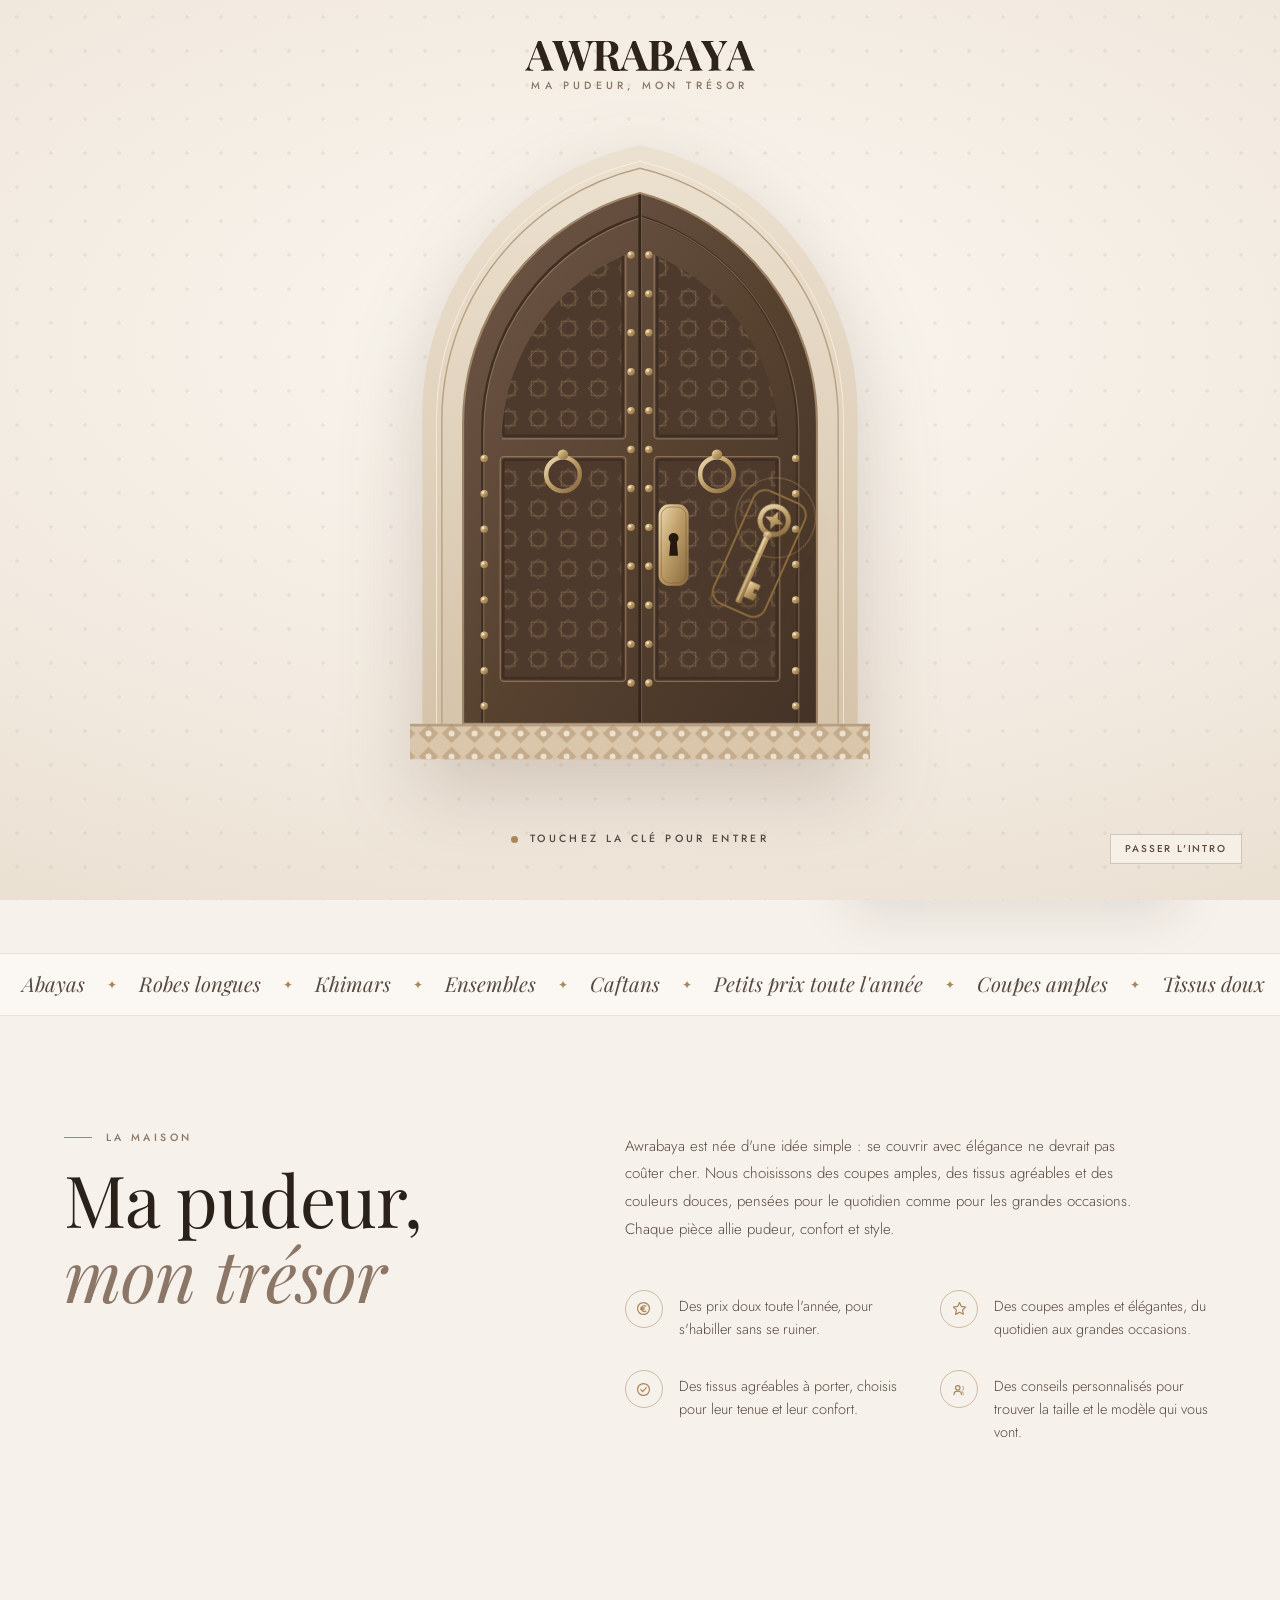
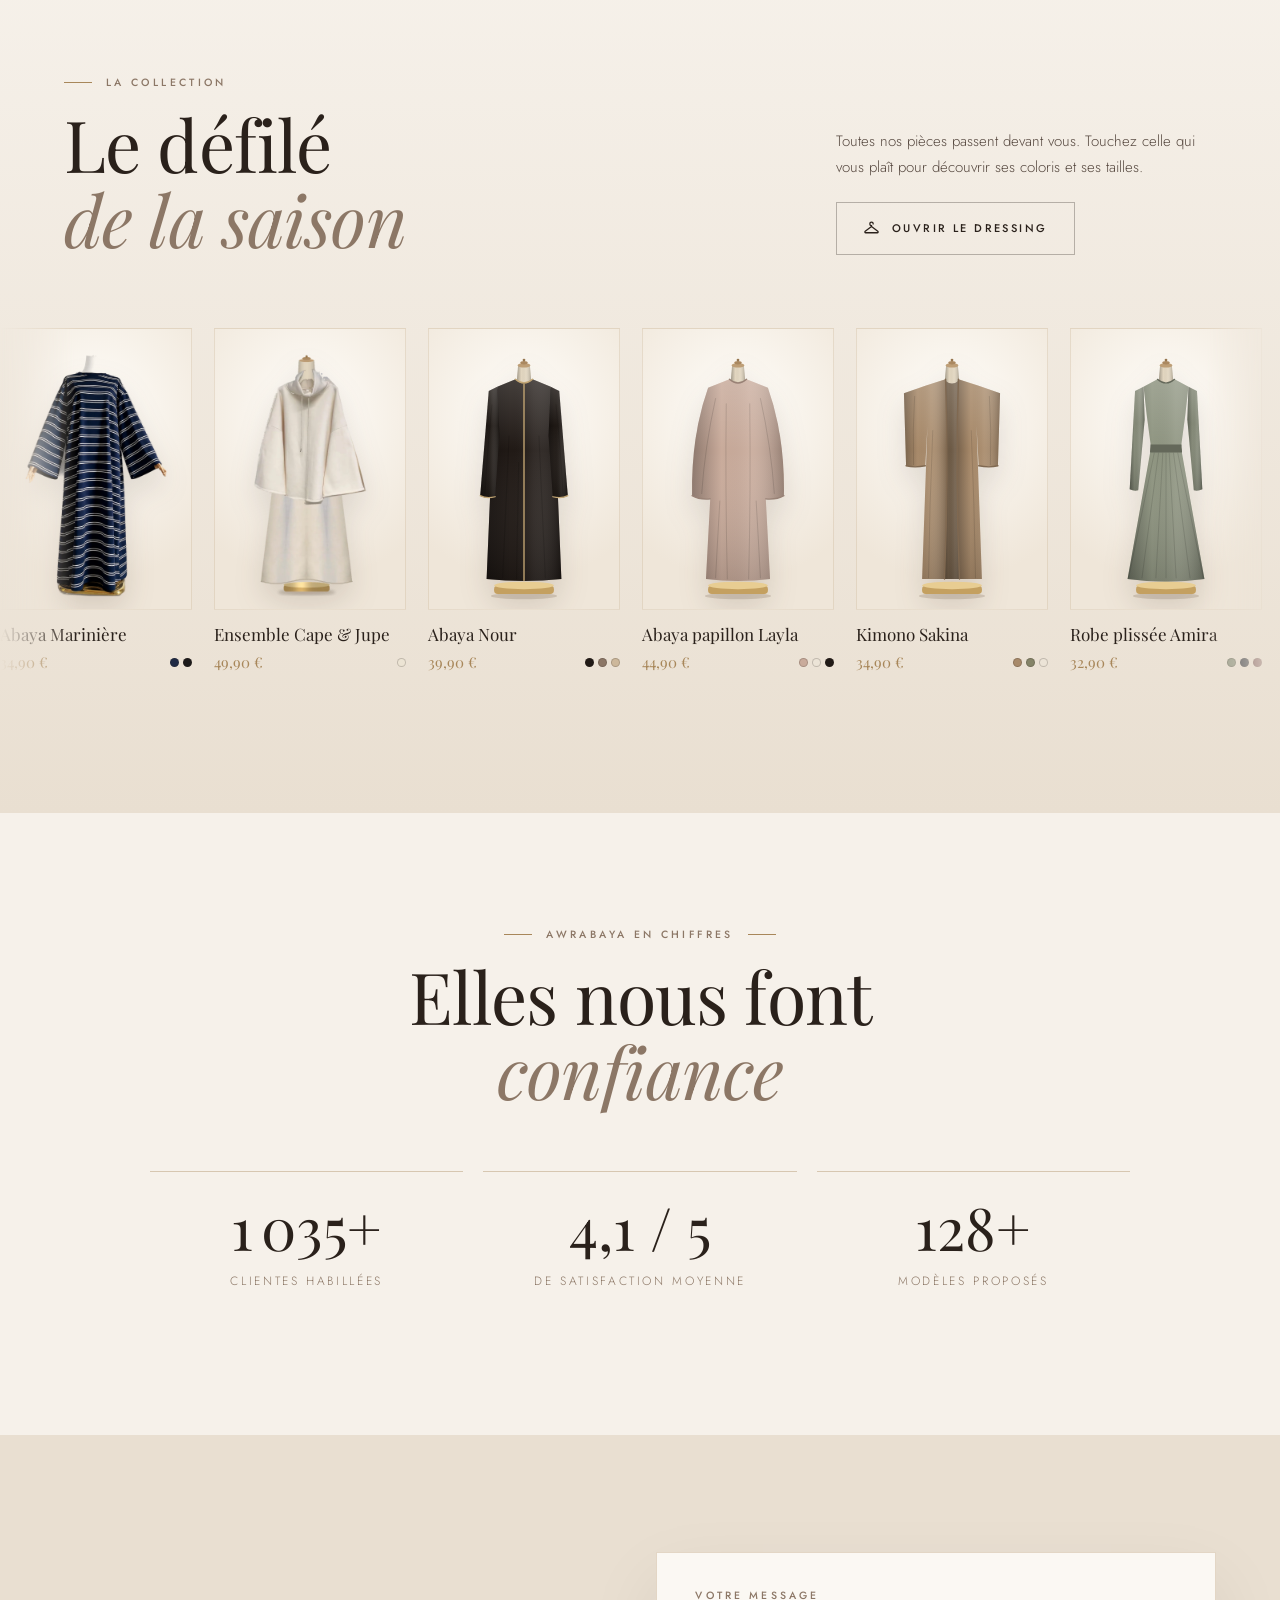
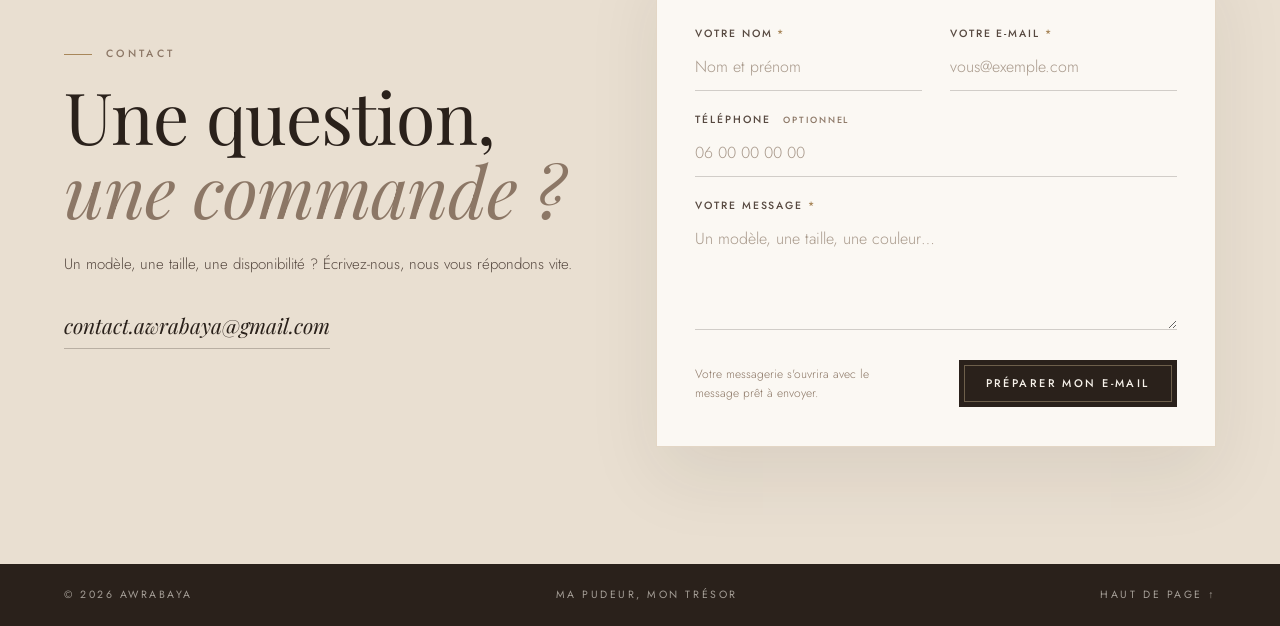
==== commit 4889c66b: "Vraies photos sur mannequin et plateau tournant dans le dressing - Photos détourées de l'abaya Marin" ====
--- a/index.html
+++ b/index.html
@@ -5,9 +5,9 @@
 <meta name="viewport" content="width=device-width, initial-scale=1.0">
 <title>Awrabaya — Mode pudique à petits prix</title>
 <meta name="description" content="Awrabaya habille les femmes de vêtements mastour élégants et confortables, à petits prix : abayas, robes longues, khimars, ensembles.">
-<link rel="stylesheet" href="./css/fonts.css?v=20261014">
-<link rel="stylesheet" href="./css/site.css?v=20261014">
-<link rel="stylesheet" href="./css/awrabaya.css?v=20261014">
+<link rel="stylesheet" href="./css/fonts.css?v=20261015">
+<link rel="stylesheet" href="./css/site.css?v=20261015">
+<link rel="stylesheet" href="./css/awrabaya.css?v=20261015">
 </head>
 <body>
 <svg width="0" height="0" style="position:absolute" aria-hidden="true" focusable="false"><clipPath id="cabinClip" clipPathUnits="objectBoundingBox"><path d="M0 1V0.4333A0.6725 0.4483 0 0 1 0.5 0A0.6725 0.4483 0 0 1 1 0.4333V1Z"/></clipPath></svg>
@@ -41,7 +41,6 @@
   <div class="cabin" data-reveal aria-label="La pièce du moment">
     <div class="cabin-alcove">
       <svg class="cabin-arch" viewBox="0 0 400 600" preserveAspectRatio="none" aria-hidden="true"><path d="M0 600V260A269 269 0 0 1 200 0A269 269 0 0 1 400 260V600" fill="none" stroke="currentColor" stroke-width="1.4" vector-effect="non-scaling-stroke"/></svg>
-      <div class="cabin-rail" aria-hidden="true"></div>
       <button type="button" class="cabin-garment" aria-label="Voir la pièce"><span class="cabin-layer is-on"></span><span class="cabin-layer"></span></button>
       <div class="cabin-floor" aria-hidden="true"></div>
     </div>
@@ -131,10 +130,10 @@
 </footer>
 
 <div class="dressing" id="dressing" role="dialog" aria-modal="true" aria-labelledby="dr-title" aria-hidden="true" hidden></div>
-<script src="./js/garments.js?v=20261014"></script>
-<script src="./js/catalogue.js?v=20261014"></script>
-<script src="./js/intro.js?v=20261014"></script>
-<script src="./js/dressing.js?v=20261014"></script>
-<script src="./js/site.js?v=20261014"></script>
+<script src="./js/garments.js?v=20261015"></script>
+<script src="./js/catalogue.js?v=20261015"></script>
+<script src="./js/intro.js?v=20261015"></script>
+<script src="./js/dressing.js?v=20261015"></script>
+<script src="./js/site.js?v=20261015"></script>
 </body>
 </html>
--- a/css/site.css
+++ b/css/site.css
@@ -92,16 +92,13 @@
     -webkit-clip-path: url(#cabinClip); clip-path: url(#cabinClip);
 }
 .cabin-arch { position: absolute; inset: 10px; width: calc(100% - 20px); height: calc(100% - 10px); color: var(--gold); opacity: 0.7; }
-.cabin-rail { position: absolute; left: 28%; right: 28%; top: 15%; height: 2px; background: linear-gradient(90deg, #8a6b3f, #e3cc9c, #8a6b3f); border-radius: 2px; }
 .cabin-garment {
-    position: absolute; left: 50%; top: 13.2%; width: 47%; aspect-ratio: 200 / 430;
+    position: absolute; left: 50%; bottom: 4.5%; width: 70%; aspect-ratio: 820 / 1260;
     transform: translateX(-50%); padding: 0; border: 0; background: none;
-    transform-origin: 50% 1%; animation: cabin-sway 7s ease-in-out infinite;
 }
 .cabin-layer { position: absolute; inset: 0; opacity: 0; transition: opacity 0.9s ease; }
 .cabin-layer.is-on { opacity: 1; }
-.cabin-layer svg { width: 100%; height: auto; filter: drop-shadow(0 22px 22px rgba(70, 48, 32, 0.18)); }
-@keyframes cabin-sway { 0%, 100% { transform: translateX(-50%) rotate(-1.1deg); } 50% { transform: translateX(-50%) rotate(1.1deg); } }
+.cabin-layer .garment { width: 100%; height: 100%; object-fit: contain; object-position: 50% 100%; filter: drop-shadow(0 22px 22px rgba(70, 48, 32, 0.16)); }
 .cabin-floor { position: absolute; left: 18%; right: 18%; bottom: 5%; height: 16px; border-radius: 50%; background: radial-gradient(closest-side, rgba(110, 82, 58, 0.22), rgba(110, 82, 58, 0)); }
 .cabin-card {
     position: relative; margin: -64px 0 0 auto; width: min(86%, 330px); padding: 22px 24px 18px;
@@ -163,9 +160,9 @@
     background: radial-gradient(80% 60% at 50% 30%, #fffdf9, #efe6d9); border: 1px solid rgba(168, 135, 90, 0.18);
     transition: border-color 0.4s, box-shadow 0.4s;
 }
-.look-frame .garment { width: 74%; height: auto; margin-top: 6%; transform-origin: 50% 2%; transition: transform 0.9s cubic-bezier(0.3, 1.4, 0.5, 1); filter: drop-shadow(0 14px 14px rgba(70, 48, 32, 0.14)); }
+.look-frame .garment { width: 100%; height: 100%; padding: 7% 7% 4%; object-fit: contain; object-position: 50% 100%; transform-origin: 50% 100%; transition: transform 0.9s cubic-bezier(0.16, 1, 0.3, 1); filter: drop-shadow(0 14px 14px rgba(70, 48, 32, 0.14)); }
 .look:hover .look-frame, .look:focus-visible .look-frame { border-color: rgba(168, 135, 90, 0.6); box-shadow: 0 20px 40px rgba(42, 33, 27, 0.1); }
-.look:hover .garment { transform: rotate(2.5deg); }
+.look:hover .garment { transform: scale(1.04); }
 .look:focus-visible { outline: none; }
 .look-name { margin: 14px 0 0; font: 400 17px/1.2 var(--serif); }
 .look-meta { margin: 6px 0 0; display: flex; justify-content: space-between; align-items: center; font-size: 13px; color: var(--ink-soft); }
@@ -245,7 +242,7 @@
 }
 @media (prefers-reduced-motion: reduce) {
     html { scroll-behavior: auto; }
-    .marquee-track, .cabin-garment { animation: none; }
+    .marquee-track { animation: none; }
     .runway { overflow-x: auto; }
     .runway-track { animation: none; }
     [data-reveal] { opacity: 1; transform: none; transition: none; }
--- a/css/awrabaya.css
+++ b/css/awrabaya.css
@@ -182,25 +182,26 @@
 }
 .dr-carousel.is-swapping { opacity: 0; }
 .dr-item {
-    position: absolute; left: calc(var(--item-w) / -2); top: calc(var(--item-w) * -0.03);
+    position: absolute; left: calc(var(--item-w) / -2); top: calc(var(--item-h, 300px) * -1);
     width: var(--item-w); transform-style: preserve-3d; outline: none;
 }
-.dr-swing { position: relative; transform-origin: 50% 2%; }
-.dr-garment svg {
-    display: block; width: 100%; height: auto;
-    filter: brightness(var(--dim, 1)) drop-shadow(0 16px 14px rgba(70, 48, 32, 0.16));
+.dr-swing { position: relative; }
+.dr-garment { aspect-ratio: 820 / 1260; }
+.dr-garment .garment {
+    display: block; width: 100%; height: 100%; object-fit: contain; object-position: 50% 100%;
+    filter: brightness(var(--dim, 1)) drop-shadow(0 18px 16px rgba(70, 48, 32, 0.16));
+    -webkit-user-drag: none; user-select: none; pointer-events: none;
 }
 .dr-tag {
-    position: absolute; right: 2%; top: 21%;
+    position: absolute; right: 0; top: 14%;
     padding: 5px 9px 5px 14px; border-radius: 3px 6px 6px 3px;
     background: #ecdfc8; color: #3e3027; box-shadow: 0 3px 8px rgba(70, 48, 32, 0.18);
     font: 600 calc(var(--item-w) * 0.068)/1 var(--sans); letter-spacing: 0.01em; white-space: nowrap;
     transform: rotate(7deg); backface-visibility: hidden;
 }
 .dr-tag::before { content: ''; position: absolute; left: 5px; top: 50%; width: 4px; height: 4px; margin-top: -2px; border-radius: 50%; background: #bfa889; }
-.dr-tag::after { content: ''; position: absolute; left: 6px; bottom: 100%; width: 1px; height: calc(var(--item-w) * 0.22); background: #b9a38a; transform-origin: bottom; transform: rotate(-24deg); }
 .dr-name {
-    margin-top: 4px; text-align: center; font-size: 13px; font-weight: 500; color: #3a2d25;
+    display: none; margin-top: 4px; text-align: center; font-size: 13px; font-weight: 500; color: #3a2d25;
     backface-visibility: hidden; opacity: 0; transition: opacity 0.4s;
 }
 .dr-item.is-front .dr-name { opacity: 1; }
@@ -275,7 +276,11 @@
     height: min(46vh, 430px); padding: 64px 0 10px; display: grid; place-items: center;
     background: radial-gradient(70% 70% at 50% 40%, #fffdf8, #efe5d6);
 }
-.dr-panel-art svg { height: 100%; width: auto; filter: drop-shadow(0 18px 18px rgba(70, 48, 32, 0.18)); }
+.dr-panel-art { position: relative; overflow: hidden; }
+.dr-panel-art .garment {
+    position: absolute; left: 0; right: 0; top: 64px; bottom: 10px; width: 100%; height: calc(100% - 74px);
+    object-fit: contain; object-position: 50% 100%; filter: drop-shadow(0 18px 18px rgba(70, 48, 32, 0.18));
+}
 .dr-panel-body { padding: 26px 32px 36px; }
 .dr-panel-body h3 { font-size: 28px; font-weight: 400; letter-spacing: -0.02em; line-height: 1.1; }
 .dr-panel-price { margin-top: 8px; font-size: 20px; font-weight: 500; color: #7a5a3c; }
@@ -325,7 +330,8 @@
         top: auto; left: 0; width: 100%; height: 90vh; height: 90dvh; border-radius: 24px 24px 0 0;
         transform: translateY(105%); box-shadow: 0 -20px 50px rgba(70, 48, 32, 0.2);
     }
-    .dr-panel-art { height: 36vh; padding-top: 58px; border-radius: 24px 24px 0 0; }
+    .dr-panel-art { height: 40vh; padding-top: 58px; border-radius: 24px 24px 0 0; }
+    .dr-panel-art .garment { top: 58px; height: calc(100% - 68px); }
     .dr-panel-body { padding: 20px 20px 30px; }
     .dressing.has-panel .dr-focus, .dressing.has-panel .dr-hint { opacity: 0; pointer-events: none; }
 }
@@ -370,7 +376,6 @@
 }
 .dr-hint { letter-spacing: 0.32em; }
 .dr-tag { background: #f7f1e6; color: var(--ink); border-radius: 1px; font-family: var(--serif); box-shadow: 0 4px 10px rgba(42, 33, 27, 0.12); }
-.dr-tag::after { background: var(--gold); }
 .dr-name { font-family: var(--serif); font-size: 15px; }
 .dr-door { background: linear-gradient(90deg, #cbb8a3, #d8c7b3 40%, #c9b5a0); box-shadow: inset 0 0 0 10px #c2ad97, inset 0 0 0 11px rgba(255, 248, 238, 0.5), inset 0 0 70px rgba(80, 60, 44, 0.18); }
 .dr-handle { background: linear-gradient(90deg, #8a6b3f, #e3cc9c, #8a6b3f); width: 6px; }
